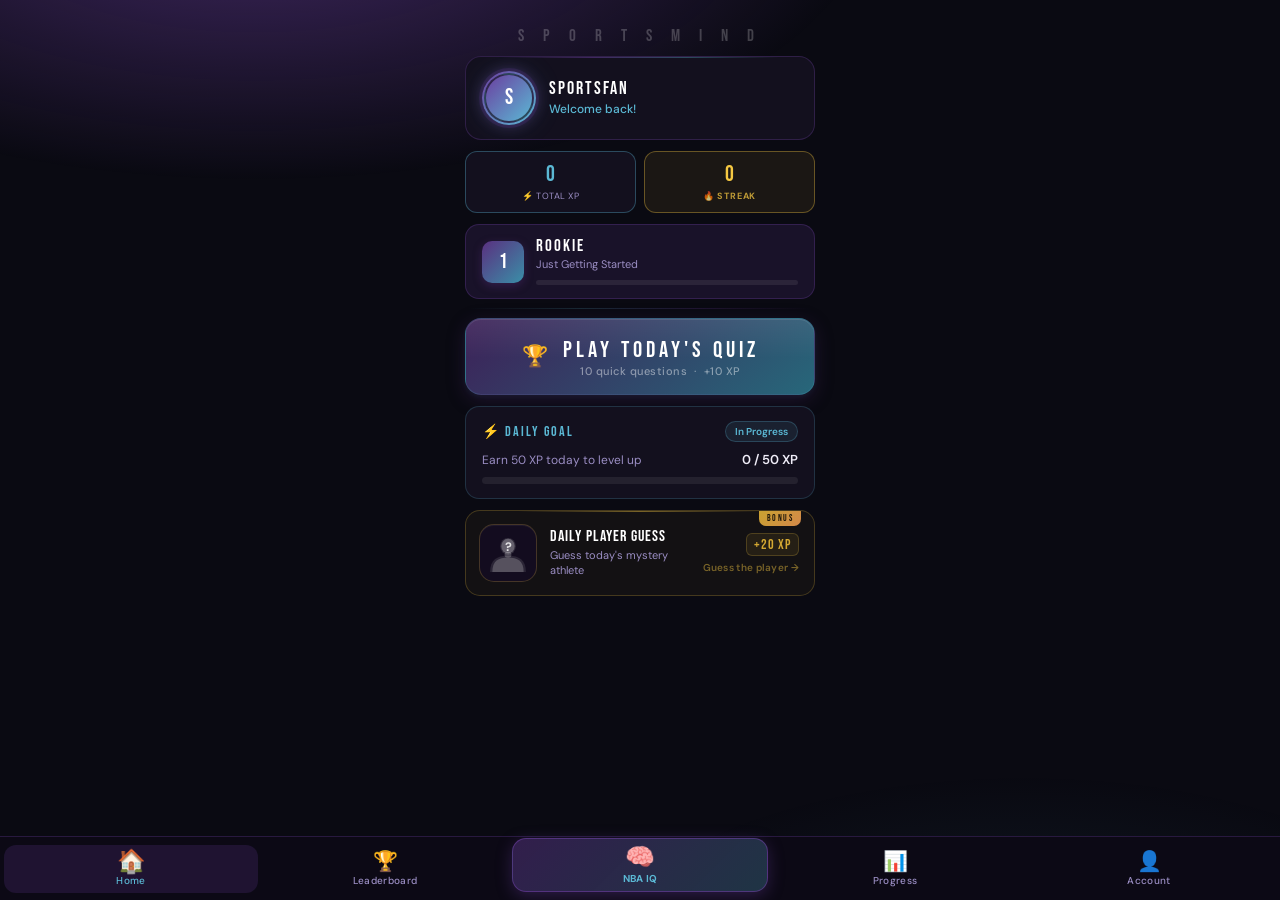
==== index.html @ b3ac131a "Update index.html" ====
<!DOCTYPE html>
<html lang="en">
<head>
<meta charset="UTF-8">
<meta name="viewport" content="width=device-width, initial-scale=1.0">
<title>Jazz Roster — Flashcards</title>
<link href="https://fonts.googleapis.com/css2?family=Bebas+Neue&family=DM+Sans:wght@300;400;500;600&display=swap" rel="stylesheet">
<style>
  :root {
    color-scheme: dark;
    --jazz-navy: #6B3FA0;
    --jazz-gold: #5BB8D4;
    --jazz-note: #4a2570;
    --bg: #0a0a12;
    --surface: #13101e;
    --surface2: #1c1730;
    --text: #f0edf8;
    --muted: #9b8ec4;
    --radius: 16px;
    --jazz-purple: #6B3FA0;
    --jazz-sky: #5BB8D4;
  }

  * { margin: 0; padding: 0; box-sizing: border-box; }

  body {
    font-family: 'DM Sans', sans-serif;
    background: var(--bg);
    color: var(--text);
    min-height: 100vh;
    overflow-x: hidden;
  }

  body::before {
    content: '';
    position: fixed;
    inset: 0;
    background: 
      radial-gradient(ellipse 80% 50% at 20% -10%, rgba(107,63,160,0.55) 0%, transparent 60%),
      radial-gradient(ellipse 60% 40% at 80% 110%, rgba(91,184,212,0.1) 0%, transparent 60%);
    pointer-events: none;
    z-index: 0;
  }

  .page { 
    position: fixed; 
    inset: 0; 
    display: none; 
    z-index: 1;
    overflow-y: auto;
  }
  .page.active { display: flex; flex-direction: column; align-items: center; }

  /* ===================== HOME PAGE ===================== */
  #home {
    justify-content: flex-start;
    padding: 10px 0 80px;
  }

  .home-inner {
    width: 100%;
    display: flex;
    flex-direction: column;
    align-items: center;
    gap: 0;
  }

  .logo-area {
    display: flex;
    flex-direction: column;
    align-items: center;
    margin-bottom: 48px;
    animation: fadeUp 0.6s ease both;
  }

  .logo-title {
    font-family: 'Bebas Neue', sans-serif;
    font-size: 56px;
    letter-spacing: 4px;
    color: #fff;
    line-height: 0.9;
    text-align: center;
  }

  .logo-sub {
    font-family: 'DM Sans', sans-serif;
    font-size: 15px;
    letter-spacing: 1px;
    color: var(--jazz-sky);
    margin-top: 8px;
    font-weight: 300;
    font-style: italic;
  }

  .team-card {
    width: 100%;
    background: var(--surface);
    border: 1px solid rgba(107,63,160,0.35);
    border-radius: var(--radius);
    padding: 28px 28px 24px;
    display: flex;
    flex-direction: column;
    gap: 20px;
    animation: fadeUp 0.6s 0.15s ease both;
    position: relative;
    overflow: hidden;
  }

  .team-card::before {
    content: '';
    position: absolute;
    top: 0; left: 0; right: 0;
    height: 3px;
    background: linear-gradient(90deg, var(--jazz-purple), var(--jazz-sky), var(--jazz-purple));
  }

  .team-header {
    display: flex;
    align-items: center;
    gap: 16px;
  }

  .team-logo {
    width: 56px;
    height: 56px;
    background: var(--jazz-purple);
    border-radius: 50%;
    display: flex;
    align-items: center;
    justify-content: center;
    font-size: 26px;
    flex-shrink: 0;
  }

  .team-info h2 {
    font-family: 'Bebas Neue', sans-serif;
    font-size: 28px;
    letter-spacing: 2px;
    line-height: 1;
  }

  .team-info p {
    color: var(--muted);
    font-size: 13px;
    margin-top: 3px;
  }

  .mastery-section { display: flex; flex-direction: column; gap: 10px; }

  .mastery-label {
    display: flex;
    justify-content: space-between;
    align-items: baseline;
  }

  .mastery-label span:first-child {
    font-size: 12px;
    text-transform: uppercase;
    letter-spacing: 2px;
    color: var(--muted);
    font-weight: 500;
  }

  .mastery-pct {
    font-family: 'Bebas Neue', sans-serif;
    font-size: 28px;
    color: var(--jazz-sky);
  }

  .progress-bar {
    height: 6px;
    background: var(--surface2);
    border-radius: 99px;
    overflow: hidden;
  }

  .progress-fill {
    height: 100%;
    border-radius: 99px;
    background: linear-gradient(90deg, var(--jazz-purple), var(--jazz-sky));
    transition: width 0.6s cubic-bezier(0.34, 1.56, 0.64, 1);
  }

  .roster-count {
    display: flex;
    gap: 12px;
  }

  .stat-chip {
    flex: 1;
    background: var(--surface2);
    border-radius: 10px;
    padding: 10px 12px;
    text-align: center;
  }

  .stat-chip .n {
    font-family: 'Bebas Neue', sans-serif;
    font-size: 22px;
    color: var(--jazz-gold);
    display: block;
  }

  .stat-chip .l {
    font-size: 11px;
    color: var(--muted);
    text-transform: uppercase;
    letter-spacing: 1px;
  }

  .btn-primary {
    width: 100%;
    padding: 18px;
    background: var(--jazz-purple);
    color: #fff;
    border: none;
    border-radius: var(--radius);
    font-family: 'Bebas Neue', sans-serif;
    font-size: 22px;
    letter-spacing: 3px;
    cursor: pointer;
    transition: transform 0.15s, box-shadow 0.15s;
    animation: fadeUp 0.6s 0.3s ease both;
    box-shadow: 0 4px 24px rgba(107,63,160,0.4);
  }

  .btn-primary:hover {
    transform: translateY(-2px);
    box-shadow: 0 8px 32px rgba(107,63,160,0.6);
  }
  .btn-primary:active { transform: translateY(0); }

  /* ===================== FLASHCARD PAGE ===================== */
  #flashcards {
    padding: 0 !important;
    justify-content: flex-start;
    overflow: hidden !important;
    height: 100dvh;
    max-height: 100dvh;
  }

  .fc-header {
    width: 100%;
    padding: 8px 16px 8px;
    display: flex;
    align-items: center;
    justify-content: space-between;
    background: rgba(13,31,51,0.8);
    backdrop-filter: blur(12px);
    border-bottom: 1px solid rgba(255,255,255,0.06);
    position: sticky;
    top: 0;
    z-index: 10;
    flex-shrink: 0;
  }

  .fc-progress-text {
    font-family: 'Bebas Neue', sans-serif;
    font-size: 20px;
    letter-spacing: 2px;
    color: var(--muted);
  }

  .fc-progress-text span { color: var(--jazz-gold); }

  .fc-mastery-badge {
    background: var(--surface2);
    border-radius: 8px;
    padding: 6px 12px;
    font-size: 13px;
    font-weight: 500;
    color: var(--jazz-sky);
  }

  .btn-ghost {
    background: none;
    border: 1px solid rgba(255,255,255,0.12);
    color: var(--muted);
    border-radius: 8px;
    padding: 6px 12px;
    font-family: 'DM Sans', sans-serif;
    font-size: 13px;
    cursor: pointer;
    transition: all 0.2s;
  }

  .btn-ghost:hover { border-color: var(--jazz-gold); color: var(--jazz-gold); }

  .fc-progress-bar {
    width: 100%;
    height: 3px;
    background: var(--surface2);
  }

  .fc-progress-fill {
    height: 100%;
    background: linear-gradient(90deg, var(--jazz-purple), var(--jazz-sky));
    transition: width 0.4s ease;
  }

  .fc-arena {
    flex: 1;
    width: 100%;
    max-width: 390px;
    margin: 0 auto;
    padding: 28px 14px 10px;
    display: flex;
    flex-direction: column;
    align-items: center;
    gap: 10px;
    min-height: 0;
    overflow: hidden;
  }

  .card-scene {
    width: 100%;
    max-width: 350px;
    flex: 1;
    min-height: 0;
    max-height: 420px;
    perspective: 1000px;
    cursor: pointer;
  }

  .card-3d {
    width: 100%;
    height: 100%;
    position: relative;
    transform-style: preserve-3d;
    transition: transform 0.45s ease;
    will-change: transform;
  }

  .card-3d.flipped { transform: rotateY(180deg); }

  .card-face {
    position: absolute;
    inset: 0;
    width: 100%;
    height: 100%;
    backface-visibility: hidden;
    -webkit-backface-visibility: hidden;
    border-radius: 20px;
    overflow: hidden;
    border: 1px solid rgba(255,255,255,0.05);
    box-shadow:
      0 0 0 1px rgba(255,255,255,0.03),
      0 8px 30px rgba(0,0,0,0.6),
      0 0 40px rgba(107,63,160,0.08);
  }

  .card-front {
    transform: rotateY(0deg);
    background: linear-gradient(180deg, rgba(40,40,50,0.95) 0%, rgba(24,24,30,0.98) 100%);
    display: flex;
    flex-direction: column;
    align-items: center;
    justify-content: flex-end;
  }

  .card-back {
    transform: rotateY(180deg);
    background: linear-gradient(180deg, rgba(40,40,50,0.95) 0%, rgba(24,24,30,0.98) 100%);
    display: flex;
    flex-direction: column;
    align-items: center;
    justify-content: center;
    padding: 36px 28px;
    padding-top: 56px;
    gap: 16px;
    text-align: center;
  }

  .player-photo {
    position: absolute;
    inset: 0;
    object-fit: cover;
    object-position: top center;
    width: 100%;
    height: 100%;
  }

  .photo-overlay {
    position: absolute;
    inset: 0;
    background: linear-gradient(to top, rgba(6,17,31,0.9) 0%, rgba(6,17,31,0.3) 40%, transparent 70%);
  }

  .card-front-hint {
    position: relative;
    z-index: 2;
    text-align: center;
    padding: 20px;
    width: 100%;
  }

  .flip-hint {
    font-size: 12px;
    color: rgba(255,255,255,0.45);
    letter-spacing: 2px;
    text-transform: uppercase;
    display: flex;
    align-items: center;
    justify-content: center;
    gap: 6px;
  }

  .back-photo {
    width: 90px;
    height: 90px;
    border-radius: 50%;
    object-fit: cover;
    object-position: top center;
    border: 3px solid var(--jazz-purple);
    overflow: hidden;
  }

  .back-name {
    font-family: 'Bebas Neue', sans-serif;
    font-size: 32px;
    letter-spacing: 2px;
    line-height: 1.1;
    color: #fff;
  }
  /* Override card-back alignment/padding for list-style answers */
  .card-back.card-back--list {
    justify-content: flex-start;
    align-items: flex-start;
    padding: 14px 16px 12px;
    gap: 0;
    overflow-y: auto;
  }
  /* Centered variant for 2-field stacked answers (conf/division, coaching staff) */
  .card-back.card-back--centered-list {
    justify-content: center;
    align-items: center;
    padding: 28px 24px;
    gap: 0;
    overflow-y: auto;
  }
  /* Draft pick list — custom centered premium layout */
  .card-back.card-back--draft {
    justify-content: center;
    align-items: center;
    padding: 14px 10px 14px;
    gap: 0;
    overflow-y: auto;
  }
  .draft-pick-list {
    width: 100%;
    max-width: 270px;
    display: flex;
    flex-direction: column;
    gap: 7px;
    margin: 0 auto;
  }
  .draft-pick-row {
    display: flex;
    flex-direction: row;
    align-items: baseline;
    gap: 8px;
  }
  .draft-pick-main {
    display: flex;
    align-items: baseline;
    gap: 8px;
    flex: 1;
    min-width: 0;
  }
  .draft-pick-num {
    font-family: 'Bebas Neue', sans-serif;
    font-size: 22px;
    color: rgba(180,144,255,0.9);
    flex-shrink: 0;
    width: 26px;
    text-align: right;
    line-height: 1;
  }
  .draft-pick-player {
    font-family: 'DM Sans', sans-serif;
    font-size: 15px;
    font-weight: 700;
    color: #fff;
    line-height: 1.2;
    letter-spacing: -0.1px;
    flex-shrink: 0;
  }
  .draft-pick-team {
    font-family: 'DM Sans', sans-serif;
    font-size: 11px;
    font-weight: 400;
    color: rgba(255,255,255,0.38);
    line-height: 1.2;
    letter-spacing: 0.2px;
    white-space: nowrap;
    overflow: hidden;
    text-overflow: ellipsis;
  }
  /* Team Rotation — Jazz team mastery mode */
  .card-back.card-back--top10 {
    justify-content: center;
    align-items: flex-start;
    padding: 14px 24px 14px;
    gap: 0;
    overflow-y: auto;
  }
  .top10-list {
    display: grid;
    grid-template-columns: 52px 1fr;
    gap: 0;
    margin: 0;
    width: fit-content;
    max-width: 260px;
  }
  .top10-section-label {
    grid-column: 1 / -1;
    font-family: 'Bebas Neue', sans-serif;
    font-size: 13px;
    letter-spacing: 3px;
    color: rgba(180,144,255,0.55);
    text-transform: uppercase;
    margin-top: 12px;
    margin-bottom: 7px;
    border-bottom: 1px solid rgba(180,144,255,0.15);
    padding-bottom: 4px;
  }
  .top10-section-label:first-child { margin-top: 0; }
  .top10-row {
    display: contents;
  }
  .top10-pos {
    font-family: 'Bebas Neue', sans-serif;
    font-size: 14px;
    color: rgba(180,144,255,0.7);
    text-align: right;
    line-height: 1;
    letter-spacing: 0.5px;
    padding: 4px 8px 4px 0;
    align-self: baseline;
  }
  .top10-player {
    font-family: 'DM Sans', sans-serif;
    font-size: 15.5px;
    font-weight: 600;
    color: #fff;
    line-height: 1.3;
    letter-spacing: -0.1px;
    padding: 4px 0;
    align-self: baseline;
  }
  .draft-pick-year-label {
    font-family: 'Bebas Neue', sans-serif;
    font-size: 13px;
    letter-spacing: 3px;
    color: rgba(180,144,255,0.35);
    text-align: center;
    margin-bottom: 8px;
    text-transform: uppercase;
  }
  .back-name--list {
    font-family: 'DM Sans', sans-serif;
    font-size: 11.5px;
    letter-spacing: 0;
    line-height: 1.4;
    color: #fff;
    text-align: left;
    white-space: pre-line;
    width: 100%;
  }
  .back-name--list .back-list-heading {
    font-family: 'Bebas Neue', sans-serif;
    font-size: 12px;
    letter-spacing: 2px;
    color: var(--jazz-purple-light, #b490ff);
    display: block;
    margin-top: 8px;
    margin-bottom: 3px;
  }
  .back-name--list .back-list-heading:first-child { margin-top: 0; }
  .back-conf-value {
    display: block;
    font-family: 'DM Sans', sans-serif;
    font-size: 17px;
    font-weight: 600;
    color: #fff;
    letter-spacing: 0;
    line-height: 1.3;
    text-align: center;
    margin-bottom: 4px;
  }
  /* Self-contained centered layout for Team → Conference & Division */
  .back-conf-block {
    display: flex;
    flex-direction: column;
    align-items: center;
    gap: 0;
    width: 100%;
    text-align: center;
  }
  .back-conf-block .back-conf-label {
    font-family: 'Bebas Neue', sans-serif;
    font-size: 11px;
    letter-spacing: 3px;
    color: rgba(180,144,255,0.7);
    display: block;
    margin-top: 20px;
    text-transform: uppercase;
  }
  .back-conf-block .back-conf-label:first-child { margin-top: 0; }
  .back-conf-block .back-conf-val {
    font-family: 'DM Sans', sans-serif;
    font-size: 22px;
    font-weight: 700;
    color: #fff;
    line-height: 1.2;
    margin-top: 4px;
    letter-spacing: -0.3px;
  }
  /* Franchise Records centered stat/name card */
  .back-legacy-block {
    display: flex;
    flex-direction: column;
    align-items: center;
    justify-content: center;
    gap: 6px;
    width: 100%;
    text-align: center;
  }
  .back-legacy-main {
    font-family: 'Bebas Neue', sans-serif;
    font-size: 34px;
    letter-spacing: 2px;
    color: #fff;
    line-height: 1.05;
  }
  .back-legacy-sub {
    font-family: 'DM Sans', sans-serif;
    font-size: 11px;
    font-weight: 600;
    letter-spacing: 3px;
    text-transform: uppercase;
    color: rgba(180,144,255,0.65);
    line-height: 1.3;
  }
  .back-legacy-stat {
    font-family: 'Bebas Neue', sans-serif;
    font-size: 28px;
    letter-spacing: 1.5px;
    color: rgba(245,200,66,0.9);
    line-height: 1.05;
    margin-top: 2px;
  }
  .back-career-block {
    display: flex;
    flex-direction: column;
    align-items: center;
    gap: 10px;
    width: 100%;
    text-align: center;
  }
  .back-career-entry {
    display: flex;
    flex-direction: column;
    align-items: center;
    gap: 1px;
  }
  .back-career-team {
    font-family: 'DM Sans', sans-serif;
    font-size: 19px;
    font-weight: 600;
    color: #fff;
    line-height: 1.3;
  }
  .back-career-dur {
    font-family: 'DM Sans', sans-serif;
    font-size: 15px;
    font-weight: 400;
    color: rgba(180,144,255,0.65);
    line-height: 1.2;
  }
  .back-roster-row {
    display: block;
    padding: 2px 0 2px 6px;
    margin-bottom: 0;
    border-left: 2px solid transparent;
    line-height: 1.25;
  }
  .back-roster-row--starter {
    border-left-color: rgba(107,63,160,0.65);
    background: rgba(107,63,160,0.07);
    border-radius: 0 3px 3px 0;
  }
  .back-roster-name {
    display: block;
    font-size: 11.5px;
    font-weight: 600;
    color: #fff;
  }
  .back-roster-row--starter .back-roster-name { color: #ddc8ff; }
  .back-roster-meta {
    display: block;
    font-size: 9.5px;
    font-weight: 400;
    color: rgba(255,255,255,0.4);
    margin-top: 0;
  }
  .back-roster-row--starter .back-roster-meta { color: rgba(170,134,255,0.7); }

  .back-pos {
    display: inline-block;
    background: var(--jazz-purple);
    color: #fff;
    font-weight: 700;
    font-size: 13px;
    letter-spacing: 3px;
    text-transform: uppercase;
    padding: 4px 14px;
    border-radius: 99px;
  }

  .back-stats {
    display: flex;
    gap: 12px;
    margin-top: 8px;
    flex-wrap: wrap;
    justify-content: center;
  }

  .back-stat {
    background: var(--surface2);
    border-radius: 8px;
    padding: 8px 14px;
    text-align: center;
  }

  .back-stat .sv { 
    font-family: 'Bebas Neue', sans-serif; 
    font-size: 18px; 
    color: var(--jazz-sky);
    display: block;
  }

  .back-stat .sk { 
    font-size: 10px; 
    color: var(--muted); 
    text-transform: uppercase; 
    letter-spacing: 1px; 
  }

  .card-streak {
    display: none;
    background: var(--surface2);
    border-radius: 8px;
    padding: 6px 14px;
    font-size: 12px;
    color: var(--muted);
    margin-top: 4px;
  }

  .card-streak span { color: var(--jazz-gold); font-weight: 600; }

  .answer-btns {
    display: flex;
    gap: 10px;
    width: 100%;
    max-width: 350px;
    flex-shrink: 0;
  }

  .btn-miss {
    flex: 1;
    padding: 10px;
    background: rgba(220,60,60,0.12);
    border: 1.5px solid rgba(220,60,60,0.35);
    color: #e05555;
    border-radius: 12px;
    font-family: 'Bebas Neue', sans-serif;
    font-size: 18px;
    letter-spacing: 2px;
    cursor: pointer;
    transition: all 0.2s;
    display: flex;
    align-items: center;
    justify-content: center;
    gap: 6px;
    flex-shrink: 0;
  }

  .btn-miss:hover {
    background: rgba(220,60,60,0.22);
    border-color: rgba(220,60,60,0.6);
    transform: translateY(-2px);
  }

  .btn-got {
    flex: 1;
    padding: 10px;
    background: rgba(30,160,80,0.12);
    border: 1.5px solid rgba(30,160,80,0.35);
    color: #3dcc7a;
    border-radius: 12px;
    font-family: 'Bebas Neue', sans-serif;
    font-size: 18px;
    letter-spacing: 2px;
    cursor: pointer;
    transition: all 0.2s;
    display: flex;
    align-items: center;
    justify-content: center;
    gap: 6px;
    flex-shrink: 0;
  }

  .btn-got:hover {
    background: rgba(30,160,80,0.22);
    border-color: rgba(30,160,80,0.6);
    transform: translateY(-2px);
  }

  .btn-miss:active, .btn-got:active { transform: translateY(0); }

  .answer-btns-hidden { opacity: 0; pointer-events: none; }
  /* Show buttons dimmed while waiting for flip */
  .answer-btns-hidden.answer-btns-locked {
    opacity: 0.22;
    pointer-events: none;
  }

  .feedback-flash {
    position: fixed;
    inset: 0;
    pointer-events: none;
    z-index: 100;
    opacity: 0;
    transition: opacity 0.2s;
  }

  .feedback-flash.show-miss { background: rgba(220,60,60,0.15); opacity: 1; }
  .feedback-flash.show-got  { background: rgba(30,160,80,0.12);  opacity: 1; }

  /* ===================== MASTERY PAGE ===================== */
  #mastery {
    justify-content: flex-start;
    padding: 0;
  }

  .mastery-header {
    width: 100%;
    padding: 24px 24px 20px;
    background: rgba(13,31,51,0.8);
    backdrop-filter: blur(12px);
    border-bottom: 1px solid rgba(255,255,255,0.06);
    display: flex;
    align-items: center;
    justify-content: space-between;
    gap: 12px;
    position: sticky;
    top: 0;
    z-index: 10;
  }

  .mastery-title {
    font-family: 'Bebas Neue', sans-serif;
    font-size: 26px;
    letter-spacing: 3px;
  }

  .mastery-content {
    width: 100%;
    max-width: 390px;
    margin: 0 auto;
    padding: 24px 20px 40px;
    display: flex;
    flex-direction: column;
    gap: 20px;
  }

  .overall-mastery {
    background: var(--surface);
    border: 1px solid rgba(107,63,160,0.3);
    border-radius: var(--radius);
    padding: 24px;
    display: flex;
    align-items: center;
    gap: 20px;
    position: relative;
    overflow: hidden;
  }

  .overall-mastery::before {
    content: '';
    position: absolute;
    top: 0; left: 0; right: 0;
    height: 3px;
    background: linear-gradient(90deg, var(--jazz-purple), var(--jazz-sky));
  }

  .big-pct {
    font-family: 'Bebas Neue', sans-serif;
    font-size: 64px;
    color: var(--jazz-sky);
    line-height: 1;
    flex-shrink: 0;
  }

  .overall-details { flex: 1; }

  .overall-details h3 {
    font-family: 'Bebas Neue', sans-serif;
    font-size: 18px;
    letter-spacing: 2px;
    color: var(--muted);
    margin-bottom: 8px;
  }

  .overall-details .progress-bar { margin-bottom: 8px; }

  .overall-details p {
    font-size: 13px;
    color: var(--muted);
  }

  .roster-list { display: flex; flex-direction: column; gap: 10px; }

  .roster-list h3 {
    font-family: 'Bebas Neue', sans-serif;
    font-size: 16px;
    letter-spacing: 3px;
    color: var(--muted);
    margin-bottom: 4px;
  }

  .player-row {
    background: var(--surface);
    border-radius: 12px;
    padding: 12px 16px;
    display: flex;
    align-items: center;
    gap: 14px;
    border: 1px solid rgba(255,255,255,0.04);
    transition: border-color 0.2s;
  }

  .player-row:hover { border-color: rgba(249,160,27,0.2); }

  .player-thumb {
    width: 44px;
    height: 44px;
    border-radius: 50%;
    object-fit: cover;
    object-position: top center;
    flex-shrink: 0;
    border: 2px solid var(--surface2);
  }

  .player-row-info { flex: 1; min-width: 0; }

  .player-row-name {
    font-weight: 600;
    font-size: 14px;
    white-space: nowrap;
    overflow: hidden;
    text-overflow: ellipsis;
  }

  .player-row-pos {
    font-size: 12px;
    color: var(--muted);
    margin-top: 1px;
  }

  .player-row-right { text-align: right; flex-shrink: 0; }

  .player-pct {
    font-family: 'Bebas Neue', sans-serif;
    font-size: 18px;
    line-height: 1;
  }

  .player-pct.high { color: var(--jazz-sky); }
  .player-pct.mid  { color: var(--jazz-purple-light, #8B5CC8); }
  .player-pct.low  { color: #e05555; }
  .player-pct.none { color: var(--muted); }

  .player-attempts {
    font-size: 11px;
    color: var(--muted);
    margin-top: 2px;
  }

  .mini-bar {
    width: 60px;
    height: 4px;
    background: var(--surface2);
    border-radius: 99px;
    overflow: hidden;
    margin-top: 4px;
    margin-left: auto;
  }

  .mini-fill {
    height: 100%;
    border-radius: 99px;
    transition: width 0.6s ease;
  }

  .mini-fill.high { background: var(--jazz-sky); }
  .mini-fill.mid  { background: #8B5CC8; }
  .mini-fill.low  { background: #e05555; }
  .mini-fill.none { background: var(--muted); }

  .continue-btn {
    width: 100%;
    padding: 18px;
    background: var(--jazz-purple);
    color: #fff;
    border: none;
    border-radius: var(--radius);
    font-family: 'Bebas Neue', sans-serif;
    font-size: 22px;
    letter-spacing: 3px;
    cursor: pointer;
    transition: all 0.15s;
    box-shadow: 0 4px 24px rgba(107,63,160,0.4);
  }

  .continue-btn:hover {
    transform: translateY(-2px);
    box-shadow: 0 8px 32px rgba(107,63,160,0.6);
  }

  /* ===================== NAV PAGES ===================== */
  .nav-header {
    width: 100%;
    padding: 12px 18px;
    display: flex;
    align-items: center;
    justify-content: space-between;
    background: rgba(13,16,30,0.8);
    backdrop-filter: blur(12px);
    border-bottom: 1px solid rgba(255,255,255,0.06);
    position: sticky;
    top: 0;
    z-index: 10;
  }

  .nav-header-title {
    font-family: 'Bebas Neue', sans-serif;
    font-size: 20px;
    letter-spacing: 3px;
  }

  .nav-content {
    width: 100%;
    max-width: 390px;
    margin: 0 auto;
    padding: 14px 14px 24px;
    display: flex;
    flex-direction: column;
    gap: 10px;
  }

  .nav-hint {
    font-size: 12px;
    text-transform: uppercase;
    letter-spacing: 2px;
    color: var(--muted);
    margin-bottom: 4px;
  }

  .nav-btns {
    display: flex;
    flex-direction: column;
    gap: 14px;
    width: 100%;
    animation: fadeUp 0.4s ease both;
  }

  .nav-btn {
    width: 100%;
    background: var(--surface);
    border: 1px solid rgba(107,63,160,0.25);
    border-radius: var(--radius);
    padding: 20px 22px;
    display: flex;
    align-items: center;
    gap: 16px;
    cursor: pointer;
    transition: all 0.2s;
    text-align: left;
    color: var(--text);
  }

  .nav-btn:hover {
    border-color: var(--jazz-purple);
    background: rgba(107,63,160,0.12);
    transform: translateY(-2px);
  }

  .nav-btn-dim {
    opacity: 0.55;
    cursor: default;
  }

  .nav-btn-dim:hover {
    transform: none;
    border-color: rgba(107,63,160,0.25);
    background: var(--surface);
  }

  .nav-btn-icon  { font-size: 28px; flex-shrink: 0; }
  .nav-btn-label { flex: 1; font-family: 'Bebas Neue', sans-serif; font-size: 24px; letter-spacing: 2px; }
  .nav-btn-arrow { font-size: 18px; color: var(--jazz-sky); }
  .nav-btn-tag   { font-size: 11px; background: var(--surface2); color: var(--muted); padding: 3px 10px; border-radius: 99px; letter-spacing: 1px; text-transform: uppercase; }

  /* Teams grid */
  .teams-grid { display: flex; flex-direction: column; gap: 8px; }

  .division-label {
    font-family: 'Bebas Neue', sans-serif;
    font-size: 20px;
    letter-spacing: 3px;
    color: #fff;
    background: linear-gradient(90deg, rgba(107,63,160,0.5), transparent);
    border-left: 4px solid var(--jazz-purple);
    padding: 10px 16px;
    border-radius: 0 8px 8px 0;
    margin-top: 20px;
    margin-bottom: 6px;
  }

  .team-row-btn {
    width: 100%;
    background: var(--surface);
    border: 1px solid rgba(255,255,255,0.05);
    border-radius: 12px;
    padding: 14px 18px;
    display: flex;
    align-items: center;
    gap: 12px;
    font-family: 'DM Sans', sans-serif;
    font-size: 15px;
    font-weight: 500;
    color: var(--text);
    cursor: pointer;
    transition: all 0.2s;
    text-align: left;
  }

  .coming-soon-btn { opacity: 0.45; cursor: default; }
  .coming-soon-btn:hover { transform: none; background: var(--surface); border-color: rgba(255,255,255,0.05); }

  .active-team-btn { border-color: rgba(107,63,160,0.5); background: rgba(107,63,160,0.1); }
  .active-team-btn:hover { border-color: var(--jazz-purple); background: rgba(107,63,160,0.2); transform: translateY(-2px); }

  .cs-tag     { margin-left: auto; font-size: 10px; color: var(--muted); background: var(--surface2); padding: 2px 8px; border-radius: 99px; text-transform: uppercase; letter-spacing: 1px; }
  .active-tag { margin-left: auto; font-size: 11px; color: var(--jazz-sky); background: rgba(91,184,212,0.12); padding: 3px 10px; border-radius: 99px; letter-spacing: 1px; font-weight: 600; }

  .toast {
    position: fixed;
    bottom: 32px;
    left: 50%;
    transform: translateX(-50%) translateY(80px);
    background: var(--surface);
    border: 1px solid rgba(107,63,160,0.4);
    color: var(--text);
    padding: 12px 24px;
    border-radius: 99px;
    font-size: 14px;
    font-weight: 500;
    z-index: 200;
    transition: transform 0.3s cubic-bezier(0.34,1.56,0.64,1);
    white-space: nowrap;
  }
  .toast.show { transform: translateX(-50%) translateY(0); }

  @keyframes fadeUp {
    from { opacity: 0; transform: translateY(20px); }
    to   { opacity: 1; transform: translateY(0); }
  }

  @keyframes cardIn {
    from { opacity: 0; }
    to   { opacity: 1; }
  }

  .card-scene.entering { animation: cardIn 0.3s ease both; }

  .round-complete {
    text-align: center;
    padding: 32px 20px 40px;
    display: none;
    flex-direction: column;
    align-items: center;
    gap: 20px;
    animation: fadeUp 0.4s ease both;
    width: 100%; max-width: 360px;
  }
  .round-complete.show { display: flex; }
  .trophy { font-size: 60px; line-height: 1; }
  .round-complete h2 {
    font-family: 'Bebas Neue', sans-serif; font-size: 34px; letter-spacing: 2px;
    color: #fff; margin: 0;
  }
  .round-complete p  { color: var(--muted); font-size: 14px; margin: 0; }
  .rc-accuracy-hero {
    width: 100%;
    background: linear-gradient(160deg, rgba(28,20,48,0.95) 0%, rgba(16,18,28,0.98) 100%);
    border: 1px solid rgba(107,63,160,0.35);
    border-radius: 16px;
    padding: 20px 16px 18px;
    display: flex; flex-direction: column; align-items: center; gap: 6px;
    position: relative; overflow: hidden;
  }
  .rc-accuracy-hero::before {
    content: ''; position: absolute; top: 0; left: 0; right: 0; height: 2px;
    background: linear-gradient(90deg, var(--jazz-purple), var(--jazz-sky));
  }
  .rc-accuracy-hero::after {
    content: ''; position: absolute; inset: 0;
    background: radial-gradient(ellipse at top, rgba(107,63,160,0.15), transparent 70%);
    pointer-events: none;
  }
  .rc-accuracy-icon { font-size: 28px; line-height: 1; position: relative; z-index: 1; }
  .rc-accuracy-val {
    font-family: 'Bebas Neue', sans-serif; font-size: 56px;
    color: #fff; line-height: 1; letter-spacing: 2px;
    position: relative; z-index: 1;
  }
  .rc-accuracy-lbl {
    font-size: 11px; font-weight: 700; letter-spacing: 2px;
    color: var(--muted); text-transform: uppercase;
    position: relative; z-index: 1;
  }
  .rc-stats-grid {
    display: grid; grid-template-columns: repeat(3, 1fr); gap: 8px;
    width: 100%;
  }
  .rc-stat--incorrect .rc-stat-val { color: #e05555; }
  .rc-stat {
    background: linear-gradient(160deg, rgba(28,20,48,0.95) 0%, rgba(16,18,28,0.98) 100%);
    border: 1px solid rgba(107,63,160,0.28); border-radius: 12px;
    padding: 12px 8px 10px;
    display: flex; flex-direction: column; align-items: center; gap: 3px;
    position: relative; overflow: hidden;
  }
  .rc-stat::before {
    content: ''; position: absolute; inset: 0;
    background: radial-gradient(circle at top, rgba(107,63,160,0.1), transparent 70%);
    pointer-events: none;
  }
  .rc-stat-icon { font-size: 16px; line-height: 1; }
  .rc-stat-val {
    font-family: 'Bebas Neue', sans-serif; font-size: 22px;
    color: #fff; line-height: 1;
  }
  .rc-stat-lbl { font-size: 9px; font-weight: 700; letter-spacing: 1px; color: var(--muted); text-transform: uppercase; }
  .rc-stat--correct .rc-stat-val { color: #3dcc7a; }
  .rc-stat--streak  .rc-stat-val { color: var(--jazz-sky); }
  .rc-actions { display: flex; flex-direction: column; gap: 10px; width: 100%; }

  /* Streak badge in fc-header */
  .fc-streak-badge {
    display: flex; align-items: center; gap: 5px;
    background: rgba(91,184,212,0.1); border: 1px solid rgba(91,184,212,0.2);
    border-radius: 8px; padding: 4px 10px;
    font-family: 'Bebas Neue', sans-serif; font-size: 15px; letter-spacing: 1px;
    color: var(--jazz-sky); transition: all 0.3s;
  }
  .fc-streak-badge.streak-fire { background: rgba(245,200,66,0.12); border-color: rgba(245,200,66,0.3); color: #f5c842; }

  /* Mode title pill below header */
  .fc-mode-title {
    font-size: 10px; font-weight: 700; letter-spacing: 1.5px;
    color: rgba(107,63,160,0.7); text-transform: uppercase;
    text-align: center; padding: 10px 0 3px;
    flex-shrink: 0;
    line-height: 1;
  }

  /* ===================== MODE SELECT ===================== */
  .mode-grid { display: flex; flex-direction: column; gap: 12px; }

  .mode-card {
    width: 100%;
    background: var(--surface);
    border: 1px solid rgba(107,63,160,0.2);
    border-radius: var(--radius);
    padding: 16px 18px;
    display: flex;
    align-items: center;
    gap: 14px;
    cursor: pointer;
    transition: all 0.2s;
    text-align: left;
    color: var(--text);
  }
  .mode-card:hover { border-color: var(--jazz-purple); background: rgba(107,63,160,0.1); transform: translateY(-2px); }
  /* Jazz Roster standalone mode cards */
  .mode-list { display: flex; flex-direction: column; gap: 14px; }
  .mode-card--roster { position: relative; background: var(--surface); border: 1px solid rgba(107,63,160,0.22); border-radius: 16px; padding: 16px 18px; transition: all 0.22s cubic-bezier(0.34,1.56,0.64,1); cursor: pointer; overflow: hidden; }
  .mode-card--roster::after { content: ""; position: absolute; inset: 0; background: linear-gradient(120deg, transparent 0%, rgba(255,255,255,0.06) 50%, transparent 100%); opacity: 0; transition: opacity 0.25s ease; pointer-events: none; }
  .mode-card--roster:hover { transform: translateY(-3px); border-color: rgba(107,63,160,0.5); background: rgba(107,63,160,0.10); }
  .mode-card--roster:hover::after { opacity: 1; }
  .mode-card--roster:hover .mode-arrow { transform: translateY(-50%) translateX(4px); opacity: 0.9; }
  .mode-badge { font-size: 11px; letter-spacing: 2.5px; text-transform: uppercase; font-weight: 700; opacity: 0.95; margin-bottom: 10px; }
  .mode-card--roster .mode-title { font-size: 20px; font-weight: 600; letter-spacing: 0.5px; color: rgba(255,255,255,0.95); }
  .mode-card--roster .mode-subtitle { display: none; }
  .mode-arrow { position: absolute; right: 16px; top: 50%; transform: translateY(-50%); color: rgba(155,142,196,0.75); font-size: 16px; opacity: 0.6; transition: transform 0.2s ease, opacity 0.2s ease; }
  .mode-card-count { position: absolute; right: 34px; top: 50%; transform: translateY(-50%); font-family: 'Bebas Neue', sans-serif; font-size: 15px; letter-spacing: 1px; color: rgba(155,142,196,0.55); pointer-events: none; }
  .mode-card--rookie .mode-badge { color: #7ee2a8; text-shadow: 0 0 6px rgba(126,226,168,0.35); }
  .mode-card--starter .mode-badge { color: #7fc8ff; text-shadow: 0 0 6px rgba(127,200,255,0.35); }
  .mode-card--allstar .mode-badge { color: #f3d36a; text-shadow: 0 0 6px rgba(243,211,106,0.35); }
  .mode-card--rookie { border-color: rgba(126,226,168,0.35); background: rgba(126,226,168,0.05); box-shadow: inset 0 1px 0 rgba(126,226,168,0.2); }
  .mode-card--starter { border-color: rgba(127,200,255,0.35); background: rgba(127,200,255,0.05); box-shadow: inset 0 1px 0 rgba(127,200,255,0.2); }
  .mode-card--allstar { border-color: rgba(243,211,106,0.35); background: rgba(243,211,106,0.05); box-shadow: inset 0 1px 0 rgba(243,211,106,0.2); }
  .mode-card--rookie:hover { border-color: rgba(126,226,168,0.65); background: rgba(126,226,168,0.10); }
  .mode-card--starter:hover { border-color: rgba(127,200,255,0.65); background: rgba(127,200,255,0.10); }
  .mode-card--allstar:hover { border-color: rgba(243,211,106,0.65); background: rgba(243,211,106,0.10); }
  .mode-card--random { border-color: rgba(61,204,122,0.38); background: rgba(61,204,122,0.05); box-shadow: inset 0 1px 0 rgba(61,204,122,0.2); }
  .mode-card--random:hover { border-color: rgba(61,204,122,0.65); background: rgba(61,204,122,0.10); }
  .mode-icon  { font-size: 26px; flex-shrink: 0; }
  .mode-info  { flex: 1; }
  .mode-title { font-family: 'Bebas Neue', sans-serif; font-size: 20px; letter-spacing: 1px; line-height: 1.1; }
  .mode-desc  { font-size: 12px; color: var(--muted); margin-top: 2px; }
  .mode-stats-mini { font-family: 'Bebas Neue', sans-serif; font-size: 16px; color: var(--jazz-sky); flex-shrink: 0; }

  .card-front-text {
    position: absolute;
    inset: 0;
    display: flex;
    flex-direction: column;
    align-items: center;
    justify-content: center;
    padding: 24px;
    padding-bottom: 60px;
    gap: 12px;
    z-index: 1;
  }

  .front-label { font-size: 11px; text-transform: uppercase; letter-spacing: 2px; color: var(--muted); }
  .front-main  { font-family: 'Bebas Neue', sans-serif; font-size: 28px; letter-spacing: 2px; text-align: center; color: #fff; line-height: 1.1; }
  /* Starting 5 title polish */
  .lineup-title { display: inline-flex; align-items: baseline; gap: 6px; }
  .lineup-sub { font-size: 0.75em; opacity: 0.65; font-weight: 400; letter-spacing: 1px; white-space: nowrap; color: rgba(155,142,196,0.8); }
  .front-label--lineup { font-size: 13px; letter-spacing: 2.2px; text-transform: uppercase; color: rgba(155,142,196,0.78); margin-bottom: 10px; }
  .front-main--team { font-family: 'Bebas Neue', sans-serif; font-size: 30px; line-height: 1.02; letter-spacing: 1.5px; text-align: center; color: #fff; }

  .front-stat-row { display: flex; gap: 10px; flex-wrap: wrap; justify-content: center; margin-top: 8px; }
  .front-stat-chip { background: var(--surface2); border-radius: 8px; padding: 8px 14px; text-align: center; }
  .front-stat-chip .fsv { font-family: 'Bebas Neue', sans-serif; font-size: 20px; color: var(--jazz-sky); display: block; }
  .front-stat-chip .fsk { font-size: 10px; color: var(--muted); text-transform: uppercase; letter-spacing: 1px; }

  .mc-grid { display: grid; grid-template-columns: 1fr 1fr; gap: 10px; }
  .mc-btn {
    background: var(--surface);
    border: 2px solid rgba(255,255,255,0.08);
    border-radius: 12px;
    padding: 14px 10px;
    color: var(--text);
    font-family: 'DM Sans', sans-serif;
    font-size: 13px;
    font-weight: 500;
    cursor: pointer;
    transition: all 0.15s;
    text-align: center;
    line-height: 1.3;
  }
  .mc-btn:hover   { border-color: var(--jazz-purple); background: rgba(107,63,160,0.1); }
  .mc-btn.selected{ border-color: var(--jazz-sky); background: rgba(91,184,212,0.1); }
  .mc-btn.correct { border-color: #3dcc7a; background: rgba(61,204,122,0.15); color: #3dcc7a; }
  .mc-btn.wrong   { border-color: #e05555; background: rgba(224,85,85,0.15); color: #e05555; }

  .lineup-grid { display: flex; flex-direction: column; gap: 10px; }
  .lineup-row  { background: var(--surface); border: 1px solid rgba(107,63,160,0.2); border-radius: 12px; padding: 12px 16px; display: flex; align-items: center; gap: 12px; }
  .lineup-pos  { font-family: 'Bebas Neue', sans-serif; font-size: 18px; color: var(--jazz-sky); width: 40px; flex-shrink: 0; }
  .lineup-select { flex: 1; background: var(--surface2); border: 1px solid rgba(255,255,255,0.1); border-radius: 8px; color: var(--text); font-family: 'DM Sans', sans-serif; font-size: 14px; padding: 8px 12px; cursor: pointer; appearance: none; -webkit-appearance: none; }
  .lineup-result-row { display: flex; align-items: center; gap: 8px; font-size: 14px; padding: 4px 0; }
  .lineup-result-row .check { color: #3dcc7a; }
  .lineup-result-row .cross { color: #e05555; }

  /* ===================== PRO SPORTS — LEAGUE ROWS WITH DAILY BTN ===================== */
  .league-nav-row {
    width: 100%;
    background: var(--surface);
    border: 1px solid rgba(107,63,160,0.25);
    border-radius: var(--radius);
    padding: 12px 12px;
    display: flex;
    align-items: center;
    gap: 8px;
    transition: all 0.2s;
  }

  .league-nav-row .lnr-icon  { font-size: 22px; flex-shrink: 0; }
  .league-nav-row .lnr-label { flex: 1; font-family: 'Bebas Neue', sans-serif; font-size: 18px; letter-spacing: 2px; min-width: 0; overflow: hidden; text-overflow: ellipsis; white-space: nowrap; }

  .lnr-btns { display: flex; gap: 6px; flex-shrink: 0; }

  .lnr-quiz {
    background: var(--jazz-purple);
    border: none;
    border-radius: 8px;
    color: #fff;
    font-family: 'Bebas Neue', sans-serif;
    font-size: 12px;
    letter-spacing: 1px;
    padding: 7px 10px;
    cursor: pointer;
    transition: all 0.15s;
    white-space: nowrap;
  }
  .lnr-quiz:hover { filter: brightness(1.15); transform: translateY(-1px); }
  .lnr-quiz-dim   { background: var(--surface2); color: var(--muted); cursor: default; }
  .lnr-quiz-dim:hover { transform: none; filter: none; }

  .lnr-daily {
    background: linear-gradient(135deg, #f7a54f, #f5c842);
    border: none;
    border-radius: 8px;
    color: #1a1200;
    font-family: 'Bebas Neue', sans-serif;
    font-size: 11px;
    letter-spacing: 1px;
    padding: 7px 8px;
    cursor: pointer;
    transition: all 0.15s;
    white-space: nowrap;
    position: relative;
  }
  .lnr-daily:hover { filter: brightness(1.1); transform: translateY(-1px); }
  .lnr-daily::before { content: '🔥'; margin-right: 2px; animation: flamePulse 1.4s ease-in-out infinite; display: inline-block; font-size: 10px; }

  @keyframes flamePulse {
    0%,100% { transform: scale(1); }
    50%      { transform: scale(1.3); }
  }

  .dp-streak-badge {
    display: inline-block;
    background: rgba(0,0,0,0.2);
    border-radius: 99px;
    padding: 1px 6px;
    font-size: 11px;
    margin-left: 3px;
    vertical-align: middle;
  }

  /* ===================== DAILY PLAYER MODAL ===================== */
  #dp-overlay {
    display: none;
    position: fixed;
    inset: 0;
    background: rgba(0,0,0,0.8);
    backdrop-filter: blur(8px);
    z-index: 300;
    align-items: center;
    justify-content: center;
    padding: 16px;
  }
  #dp-overlay.open { display: flex; }

  #dp-modal {
    background: var(--surface);
    border: 1px solid rgba(107,63,160,0.4);
    border-radius: 20px;
    width: 100%;
    max-width: 380px;
    padding: 28px 24px 24px;
    position: relative;
    animation: slideUp .25s ease;
    max-height: 90vh;
    overflow-y: auto;
  }

  @keyframes slideUp {
    from { opacity: 0; transform: translateY(30px); }
    to   { opacity: 1; transform: translateY(0); }
  }

  #dp-close {
    position: absolute;
    top: 14px; right: 14px;
    background: var(--surface2);
    border: none;
    border-radius: 50%;
    width: 32px; height: 32px;
    color: var(--muted);
    font-size: 18px;
    cursor: pointer;
    display: flex; align-items: center; justify-content: center;
    z-index: 1;
  }
  #dp-close:hover { color: var(--text); }

  #dp-header { display: flex; align-items: center; gap: 10px; margin-bottom: 18px; }
  #dp-sport-icon { font-size: 28px; }
  #dp-title    { font-family: 'Bebas Neue', sans-serif; font-size: 22px; letter-spacing: 2px; line-height: 1; }
  #dp-subtitle { font-size: 12px; color: var(--muted); margin-top: 3px; }

  #dp-streak-row { display: flex; gap: 10px; margin-bottom: 18px; }
  .dp-stat {
    flex: 1;
    background: var(--surface2);
    border-radius: 10px;
    padding: 10px 8px;
    text-align: center;
  }
  .dp-stat .val { font-family: 'Bebas Neue', sans-serif; font-size: 24px; color: #f5c842; line-height: 1; }
  .dp-stat .lbl { font-size: 10px; color: var(--muted); margin-top: 2px; text-transform: uppercase; letter-spacing: .04em; }

  #dp-photo-wrap {
    position: relative;
    width: 150px;
    height: 150px;
    margin: 0 auto 16px;
    border-radius: 50%;
    overflow: hidden;
    border: 3px solid rgba(107,63,160,0.5);
    background: var(--surface2);
    transition: border-color 0.3s, box-shadow 0.3s;
  }
  #dp-photo-wrap.correct { border-color: #3dcc7a; box-shadow: 0 0 0 4px rgba(61,204,122,0.2); }
  #dp-photo-wrap.wrong   { border-color: #e05555; box-shadow: 0 0 0 4px rgba(224,85,85,0.2); }

  #dp-photo { width: 100%; height: 100%; object-fit: cover; object-position: top; transition: filter 0.4s; }

  #dp-hints { display: flex; flex-wrap: wrap; gap: 6px; justify-content: center; margin-bottom: 14px; min-height: 24px; }
  .dp-hint-chip {
    background: var(--surface2);
    border: 1px solid rgba(107,63,160,0.3);
    border-radius: 99px;
    padding: 4px 12px;
    font-size: 12px;
    color: var(--text);
    animation: chipIn .2s ease;
  }
  @keyframes chipIn { from { opacity:0; transform:scale(.8); } to { opacity:1; transform:scale(1); } }

  #dp-dots { display: flex; gap: 8px; justify-content: center; margin-bottom: 14px; }
  .dp-dot  { width: 10px; height: 10px; border-radius: 50%; border: 2px solid rgba(255,255,255,0.15); background: transparent; transition: all .2s; }
  .dp-dot.used    { background: #e05555; border-color: #e05555; }
  .dp-dot.correct { background: #3dcc7a; border-color: #3dcc7a; }

  #dp-input-row { display: flex; gap: 8px; margin-bottom: 10px; }
  #dp-guess {
    flex: 1;
    background: var(--surface2);
    border: 1px solid rgba(107,63,160,0.3);
    border-radius: 10px;
    color: var(--text);
    font-family: 'DM Sans', sans-serif;
    font-size: 15px;
    padding: 11px 14px;
    outline: none;
    transition: border-color .15s;
  }
  #dp-guess:focus    { border-color: var(--jazz-sky); }
  #dp-guess::placeholder { color: var(--muted); }
  #dp-guess:disabled { opacity: .45; cursor: not-allowed; }

  #dp-submit {
    background: var(--jazz-purple);
    border: none;
    border-radius: 10px;
    color: #fff;
    font-family: 'Bebas Neue', sans-serif;
    font-size: 18px;
    letter-spacing: 1px;
    padding: 11px 20px;
    cursor: pointer;
    transition: all .15s;
  }
  #dp-submit:hover    { filter: brightness(1.15); }
  #dp-submit:disabled { background: var(--surface2); color: var(--muted); cursor: not-allowed; }

  #dp-feedback { text-align: center; min-height: 36px; font-size: 15px; font-weight: 600; }
  #dp-feedback.correct { color: #3dcc7a; }
  #dp-feedback.wrong   { color: #e05555; }

  .dp-pts-pop {
    display: inline-block;
    animation: ptsFly .7s ease forwards;
    color: #f5c842;
    font-family: 'Bebas Neue', sans-serif;
    font-size: 22px;
  }
  @keyframes ptsFly {
    from { opacity:1; transform:translateY(0) scale(1); }
    to   { opacity:0; transform:translateY(-30px) scale(1.4); }
  }

  #dp-played-msg { display: none; text-align: center; padding: 8px 0; }
  #dp-played-msg .pi  { font-size: 40px; margin-bottom: 8px; }
  #dp-played-msg .pt  { font-family: 'Bebas Neue', sans-serif; font-size: 20px; letter-spacing: 2px; margin-bottom: 4px; }
  #dp-played-msg .ps  { font-size: 13px; color: var(--muted); margin-bottom: 14px; }
  #dp-played-msg .pa  { background: var(--surface2); border-radius: 10px; padding: 12px; font-size: 14px; }
  #dp-played-msg .pa strong { color: var(--jazz-sky); }

  /* ===================== DAILY XP GOAL ===================== */
  .xp-card {
    width: 100%;
    background: var(--surface);
    border: 1px solid rgba(107,63,160,0.35);
    border-radius: var(--radius);
    padding: 14px 16px 12px;
    position: relative;
    overflow: hidden;
    animation: fadeUp 0.6s 0.15s ease both;
    margin-bottom: 16px;
  }
  .xp-card::before {
    content: "";
    position: absolute;
    top: 0; left: 0; right: 0;
    height: 3px;
    background: linear-gradient(90deg, #f7a54f, #f5c842, #5bb8f5);
  }
  .xp-header {
    display: flex;
    justify-content: space-between;
    align-items: baseline;
    margin-bottom: 10px;
  }
  .xp-title {
    font-family: 'Bebas Neue', sans-serif;
    font-size: 17px;
    letter-spacing: 2px;
    color: #fff;
  }
  .xp-subtitle {
    font-size: 11px;
    color: var(--muted);
    text-transform: uppercase;
    letter-spacing: 1px;
  }
  /* xp-bar-wrap and xp-bar-fill are defined per-component now */
  .xp-bar-wrap {
    width: 100%;
    height: 8px;
    background: rgba(255,255,255,0.08);
    border-radius: 99px;
    overflow: hidden;
  }
  .xp-bar-fill {
    height: 100%;
    border-radius: 99px;
    background: linear-gradient(90deg, var(--jazz-purple), var(--jazz-sky));
    transition: width 0.55s cubic-bezier(0.34,1.56,0.64,1);
    position: relative;
  }
  .xp-bar-fill.done {
    background: linear-gradient(90deg, #3dcc7a, #5BB8D4);
  }
  .xp-bar-fill::after {
    content: "";
    position: absolute;
    inset: 0;
    background: linear-gradient(90deg, transparent, rgba(255,255,255,0.15), transparent);
    border-radius: 99px;
  }
  .xp-row {
    display: flex;
    justify-content: space-between;
    align-items: center;
  }
  .xp-count {
    font-family: 'Bebas Neue', sans-serif;
    font-size: 28px;
    color: #f5c842;
    line-height: 1;
    letter-spacing: 1px;
  }
  .xp-count.done { color: #43e97b; }
  .xp-of { font-size: 12px; color: var(--muted); }
  .xp-streak {
    font-size: 12px;
    color: var(--muted);
    display: flex;
    align-items: center;
    gap: 4px;
  }
  .xp-streak-num {
    font-family: 'Bebas Neue', sans-serif;
    font-size: 16px;
    color: #f5c842;
  }
  .xp-complete {
    display: none;
    font-size: 12px;
    font-weight: 600;
    color: #3dcc7a;
    text-align: center;
    padding: 6px 0 2px;
  }
  .xp-complete.show { display: block; }
  /* Floating XP pop */
  .xp-pop {
    position: fixed;
    font-family: 'Bebas Neue', sans-serif;
    font-size: 22px;
    color: #f5c842;
    text-shadow: 0 2px 10px rgba(0,0,0,0.6);
    pointer-events: none;
    z-index: 9999;
    animation: xpFloat 1.3s ease forwards;
  }
  @keyframes xpFloat {
    0%   { opacity: 1; transform: translateY(0) scale(1); }
    60%  { opacity: 1; transform: translateY(-55px) scale(1.25); }
    100% { opacity: 0; transform: translateY(-90px) scale(0.9); }
  }

  /* ===================== BOTTOM NAV ===================== */
  .bottom-nav {
    position: fixed;
    bottom: 0; left: 0; right: 0;
    z-index: 100;
    background: rgba(13,10,22,0.97);
    border-top: 1px solid rgba(107,63,160,0.3);
    backdrop-filter: blur(16px);
    display: flex;
    justify-content: space-around;
    align-items: center;
    padding: 8px 4px calc(8px + env(safe-area-inset-bottom));
    height: 64px;
  }
  .bn-tab {
    display: flex;
    flex-direction: column;
    align-items: center;
    gap: 3px;
    background: none;
    border: none;
    cursor: pointer;
    padding: 6px 10px;
    border-radius: 12px;
    transition: all 0.18s;
    flex: 1;
    position: relative;
  }
  .bn-tab:hover { background: rgba(107,63,160,0.15); }
  .bn-tab.active { background: rgba(107,63,160,0.2); }
  .bn-tab-icon {
    font-size: 20px;
    line-height: 1;
    transition: transform 0.18s;
  }
  .bn-tab.active .bn-tab-icon { transform: scale(1.15); }
  .bn-tab-label {
    font-family: 'DM Sans', sans-serif;
    font-size: 10px;
    font-weight: 500;
    color: var(--muted);
    transition: color 0.18s;
    letter-spacing: 0.3px;
  }
  .bn-tab.active .bn-tab-label { color: var(--jazz-sky); }
  /* Learn button stands out */
  #bn-learn {
    background: linear-gradient(135deg, rgba(107,63,160,0.4), rgba(91,184,212,0.25));
    border: 1px solid rgba(107,63,160,0.6);
    border-radius: 14px;
    transform: translateY(-4px);
    box-shadow: 0 4px 16px rgba(107,63,160,0.35);
  }
  #bn-learn .bn-tab-icon { font-size: 24px; }
  #bn-learn .bn-tab-label { color: var(--jazz-sky); font-weight: 700; }
  #bn-learn.active {
    background: linear-gradient(135deg, rgba(107,63,160,0.6), rgba(91,184,212,0.35));
    box-shadow: 0 4px 20px rgba(107,63,160,0.5);
  }
  .bn-tab-pip {
    position: absolute;
    top: 4px; right: 8px;
    width: 7px; height: 7px;
    background: #f5c842;
    border-radius: 50%;
    display: none;
  }
  .bn-tab-pip.show { display: block; }

  /* Pages need bottom padding so content doesn't hide behind nav */
  .page { padding-bottom: 72px !important; }
  #home { padding-bottom: 72px !important; }

  /* ===================== DASHBOARD (HOME) ===================== */
  .dash-section { width: 100%; max-width: 390px; margin-bottom: 18px; }
  .dash-section-title {
    font-family: 'Bebas Neue', sans-serif;
    font-size: 13px;
    letter-spacing: 2px;
    color: var(--muted);
    margin-bottom: 10px;
    padding: 0 2px;
  }
  .dash-level-card {
    width: 100%;
    background: linear-gradient(135deg, rgba(107,63,160,0.35), rgba(91,184,212,0.15));
    border: 1px solid rgba(107,63,160,0.5);
    border-radius: var(--radius);
    padding: 18px 20px;
    display: flex;
    align-items: center;
    gap: 16px;
    margin-bottom: 12px;
    animation: fadeUp 0.4s ease both;
  }
  .dash-level-badge {
    width: 56px; height: 56px;
    background: linear-gradient(135deg, #6B3FA0, #5BB8D4);
    border-radius: 14px;
    display: flex; align-items: center; justify-content: center;
    font-family: 'Bebas Neue', sans-serif;
    font-size: 26px;
    color: #fff;
    flex-shrink: 0;
    box-shadow: 0 4px 16px rgba(107,63,160,0.4);
  }
  .dash-level-info { flex: 1; }
  .dash-level-name {
    font-family: 'Bebas Neue', sans-serif;
    font-size: 20px;
    letter-spacing: 2px;
    color: #fff;
    line-height: 1;
  }
  .dash-level-sub { font-size: 12px; color: var(--muted); margin-top: 3px; }
  .dash-level-xp-bar {
    height: 5px;
    background: rgba(255,255,255,0.1);
    border-radius: 99px;
    margin-top: 8px;
    overflow: hidden;
  }
  .dash-level-xp-fill {
    height: 100%;
    background: linear-gradient(90deg, #6B3FA0, #5BB8D4);
    border-radius: 99px;
    transition: width 0.5s ease;
  }
  .dash-quick-btns {
    display: grid;
    grid-template-columns: 1fr 1fr;
    gap: 10px;
  }
  .dash-quick-btn {
    background: var(--surface);
    border: 1px solid rgba(107,63,160,0.3);
    border-radius: 14px;
    padding: 14px 14px;
    cursor: pointer;
    transition: all 0.15s;
    text-align: left;
    display: flex;
    flex-direction: column;
    gap: 6px;
    animation: fadeUp 0.4s ease both;
  }
  .dash-quick-btn:hover { border-color: var(--jazz-purple); transform: translateY(-2px); }
  .dash-quick-btn:active { transform: translateY(0); }
  .dqb-icon { font-size: 22px; }
  .dqb-label { font-family: 'Bebas Neue', sans-serif; font-size: 14px; letter-spacing: 1px; color: #fff; }
  .dqb-sub { font-size: 11px; color: var(--muted); }

  /* ===================== LEARN PAGE ===================== */
  #learnPage .nav-header { position: sticky; top: 0; z-index: 11; background: rgba(10,10,18,0.97); backdrop-filter: blur(14px); -webkit-backdrop-filter: blur(14px); }
  .learn-section { width: 100%; max-width: 390px; padding: 0 20px; margin-bottom: 24px; }
  .learn-section-label {
    font-family: 'Bebas Neue', sans-serif;
    font-size: 13px;
    letter-spacing: 2px;
    color: var(--muted);
    margin-bottom: 10px;
  }
  .learn-card {
    width: 100%;
    background: var(--surface);
    border: 1px solid rgba(107,63,160,0.3);
    border-radius: var(--radius);
    padding: 16px 18px;
    display: flex;
    align-items: center;
    gap: 14px;
    cursor: pointer;
    transition: all 0.15s;
    margin-bottom: 10px;
    animation: fadeUp 0.3s ease both;
  }
  .learn-card:hover { border-color: var(--jazz-purple); transform: translateX(4px); }
  .learn-card-icon {
    width: 46px; height: 46px;
    border-radius: 12px;
    display: flex; align-items: center; justify-content: center;
    font-size: 22px;
    flex-shrink: 0;
  }
  .learn-card-info { flex: 1; }
  .learn-card-title { font-family: 'Bebas Neue', sans-serif; font-size: 17px; letter-spacing: 1px; color: #fff; }
  .learn-card-sub { font-size: 12px; color: var(--muted); margin-top: 2px; }
  .learn-card-arrow { color: var(--muted); font-size: 16px; }
  .learn-card-badge {
    background: linear-gradient(135deg, #f7a54f, #f5c842);
    color: #1a1200;
    font-size: 10px;
    font-weight: 700;
    padding: 2px 7px;
    border-radius: 99px;
    letter-spacing: 0.5px;
  }

  /* ===================== LEARN PAGE — REDESIGN ===================== */
  .lp-wrap {
    width: min(720px, calc(100% - 32px));
    max-width: 720px;
    margin: 0 auto;
    padding: 22px 0 48px;
    display: flex; flex-direction: column; gap: 20px;
  }
  /* Entry and study-type panels stay narrow — they are picker/hub screens */
  #lp-panel-1, #lp-panel-2, #lp-panel-2b {
    max-width: 440px;
    margin-left: auto;
    margin-right: auto;
    width: 100%;
  }

  /* Step indicator */
  .lp-steps {
    display: flex; align-items: center; justify-content: center;
    gap: 0; padding: 4px 0 2px;
    animation: fadeUp 0.3s ease both;
  }
  .lp-step {
    display: flex; flex-direction: column; align-items: center; gap: 4px;
  }
  .lp-step-num {
    width: 28px; height: 28px; border-radius: 50%;
    background: var(--surface);
    border: 1.5px solid rgba(107,63,160,0.3);
    color: var(--muted);
    font-family: 'Bebas Neue', sans-serif; font-size: 15px; line-height: 1;
    display: flex; align-items: center; justify-content: center;
    transition: all 0.2s;
  }
  .lp-step.active .lp-step-num {
    background: linear-gradient(135deg, #6B3FA0, #5BB8D4);
    border-color: transparent;
    color: #fff;
    box-shadow: 0 0 12px rgba(107,63,160,0.5);
  }
  .lp-step.done .lp-step-num {
    background: rgba(61,204,122,0.2);
    border-color: rgba(61,204,122,0.4);
    color: #3dcc7a;
  }
  .lp-step-label {
    font-size: 9px; color: var(--muted); text-transform: uppercase; letter-spacing: 1px;
    transition: color 0.2s;
  }
  .lp-step.active .lp-step-label { color: #fff; }
  .lp-step-line {
    flex: 1; height: 1.5px; width: 40px;
    background: rgba(107,63,160,0.25);
    margin: 0 6px; margin-bottom: 16px;
  }

  /* Panel */
  .lp-panel { display: flex; flex-direction: column; gap: 14px; animation: fadeUp 0.25s ease both; }
  .lp-panel.hidden { display: none; }
  .lp-panel-title {
    font-family: 'Bebas Neue', sans-serif;
    font-size: 22px; letter-spacing: 2.5px; color: #fff;
  }
  .lp-panel-header {
    display: flex; align-items: center; gap: 14px;
    padding-bottom: 14px;
    border-bottom: 1px solid rgba(107,63,160,0.13);
    margin-bottom: 2px;
  }
  .lp-back-btn {
    background: none; border: none; color: var(--jazz-sky);
    font-family: 'DM Sans', sans-serif; font-size: 13px; font-weight: 600;
    cursor: pointer; padding: 0; flex-shrink: 0;
    transition: color 0.15s;
  }
  .lp-back-btn:hover { color: #fff; }
  .lp-section-label {
    font-family: 'Bebas Neue', sans-serif;
    font-size: 13px; letter-spacing: 3px; color: rgba(255,255,255,0.6);
    margin-top: 4px;
  }

  /* League cards */
  .lp-league-card {
    background: var(--surface);
    border: 1px solid rgba(107,63,160,0.28);
    border-radius: 14px;
    padding: 13px 14px;
    display: flex; align-items: center; gap: 12px;
    cursor: pointer;
    transition: transform 0.18s ease, border-color 0.18s ease, box-shadow 0.18s ease;
    animation: fadeUp 0.28s ease both;
  }
  .lp-league-card:hover {
    border-color: rgba(107,63,160,0.65);
    transform: translateY(-3px);
    box-shadow: 0 8px 22px rgba(107,63,160,0.22);
  }
  .lp-league-card:hover .lp-lc-arrow {
    transform: translateX(4px);
    color: rgba(255,255,255,0.7);
  }
  .lp-league-card.locked {
    opacity: 0.38;
    cursor: default;
    filter: grayscale(0.3);
  }
  .lp-league-card.locked:hover { transform: none; box-shadow: none; border-color: rgba(107,63,160,0.28); }
  .lp-lc-icon {
    width: 44px; height: 44px; border-radius: 12px;
    display: flex; align-items: center; justify-content: center;
    font-size: 22px; flex-shrink: 0;
  }
  .lp-lc-info { flex: 1; }
  .lp-lc-name { font-family: 'Bebas Neue', sans-serif; font-size: 17px; letter-spacing: 1px; color: #fff; line-height: 1; }
  .lp-lc-sub { font-size: 11px; color: var(--muted); margin-top: 2px; }
  .lp-lc-progress {
    font-size: 10px; color: var(--jazz-sky); margin-top: 5px;
    font-weight: 600; letter-spacing: 0.2px;
  }
  .lp-lc-right { display: flex; align-items: center; gap: 8px; flex-shrink: 0; }
  .lp-lc-arrow {
    color: var(--muted); font-size: 16px;
    transition: transform 0.18s ease, color 0.18s ease;
  }
  .lp-lc-tag {
    font-size: 9px; font-weight: 700; letter-spacing: 0.8px;
    padding: 3px 8px; border-radius: 99px; text-transform: uppercase;
  }
  .lp-lc-tag.start {
    background: linear-gradient(135deg, rgba(107,63,160,0.5), rgba(91,184,212,0.35));
    color: #fff;
    border: 1px solid rgba(91,184,212,0.4);
  }
  .lp-lc-tag.active {
    background: rgba(61,204,122,0.15);
    color: #3dcc7a;
    border: 1px solid rgba(61,204,122,0.3);
  }
  .lp-lc-tag.soon {
    background: rgba(155,142,196,0.08);
    color: rgba(155,142,196,0.6);
    border: 1px solid rgba(155,142,196,0.15);
  }
  .lp-panel-subtitle {
    font-size: 12px; color: var(--muted); line-height: 1.5;
    margin-top: -6px; margin-bottom: 2px;
  }

  /* Team cards */
  .lp-team-card {
    background: var(--surface);
    border: 1px solid rgba(107,63,160,0.28);
    border-radius: 14px;
    padding: 13px 14px;
    display: flex; align-items: center; gap: 12px;
    cursor: pointer;
    transition: transform 0.15s, border-color 0.15s, box-shadow 0.15s;
    animation: fadeUp 0.25s ease both;
  }
  .lp-team-card:hover {
    border-color: rgba(107,63,160,0.6);
    transform: translateY(-2px);
    box-shadow: 0 6px 18px rgba(107,63,160,0.18);
  }
  .lp-team-card.locked { opacity: 0.5; cursor: default; }
  .lp-team-card.locked:hover { transform: none; box-shadow: none; border-color: rgba(107,63,160,0.28); }
  .lp-team-icon { font-size: 22px; flex-shrink: 0; }
  .lp-team-info { flex: 1; }
  .lp-team-name { font-family: 'Bebas Neue', sans-serif; font-size: 16px; letter-spacing: 1px; color: #fff; line-height: 1; }
  .lp-team-sub { font-size: 11px; color: var(--muted); margin-top: 2px; }
  .lp-team-mastery { display: flex; flex-direction: column; align-items: flex-end; gap: 4px; flex-shrink: 0; min-width: 44px; }
  .lp-mastery-pct { font-family: 'Bebas Neue', sans-serif; font-size: 14px; color: var(--jazz-sky); }
  .lp-mastery-bar-wrap { width: 44px; height: 4px; background: rgba(255,255,255,0.08); border-radius: 99px; overflow: hidden; }
  .lp-mastery-bar-fill { height: 100%; background: linear-gradient(90deg, #6B3FA0, #5BB8D4); border-radius: 99px; transition: width 0.5s ease; }

  /* Team summary on step 3 */
  .lp-team-summary {
    background: linear-gradient(135deg, rgba(90,48,128,0.3) 0%, rgba(58,143,168,0.15) 100%);
    border: 1px solid rgba(107,63,160,0.4);
    border-radius: 14px;
    padding: 13px 16px;
    display: flex; align-items: center; gap: 12px;
    margin-bottom: 6px;
    position: relative; overflow: hidden;
  }
  .lp-team-summary::before {
    content: ''; position: absolute; top: 0; left: 0; right: 0; height: 1.5px;
    background: linear-gradient(90deg, transparent, rgba(107,63,160,0.6), rgba(91,184,212,0.4), transparent);
  }
  .lp-ts-icon { font-size: 24px; flex-shrink: 0; }
  .lp-ts-info { flex: 1; }
  .lp-ts-name { font-family: 'Bebas Neue', sans-serif; font-size: 18px; letter-spacing: 1.5px; color: #fff; line-height: 1; }
  .lp-ts-sub { font-size: 11px; color: var(--jazz-sky); margin-top: 2px; }
  .lp-ts-mastery { text-align: right; flex-shrink: 0; }
  .lp-ts-pct { font-family: 'Bebas Neue', sans-serif; font-size: 22px; color: #fff; line-height: 1; }
  .lp-ts-label { font-size: 9px; color: var(--muted); text-transform: uppercase; letter-spacing: 0.5px; margin-top: 2px; }

  /* Mode cards */
  .lp-mode-card {
    background: var(--surface);
    border: 1px solid rgba(107,63,160,0.28);
    border-radius: 14px;
    padding: 13px 14px;
    display: flex; align-items: center; gap: 12px;
    cursor: pointer;
    transition: transform 0.15s, border-color 0.15s, box-shadow 0.15s;
    animation: fadeUp 0.25s ease both;
  }
  .lp-mode-card:hover {
    border-color: rgba(107,63,160,0.65);
    transform: translateY(-2px);
    box-shadow: 0 6px 18px rgba(107,63,160,0.2);
  }
  .lp-mode-icon {
    width: 44px; height: 44px; border-radius: 12px;
    display: flex; align-items: center; justify-content: center;
    font-size: 21px; flex-shrink: 0;
  }
  .lp-mode-info { flex: 1; }
  .lp-mode-title { font-family: 'Bebas Neue', sans-serif; font-size: 16px; letter-spacing: 1px; color: #fff; line-height: 1; }
  .lp-mode-desc { font-size: 11px; color: var(--muted); margin-top: 3px; line-height: 1.4; }
  .lp-mode-stat {
    font-family: 'Bebas Neue', sans-serif; font-size: 13px;
    color: var(--jazz-sky); letter-spacing: 0.5px;
    background: rgba(91,184,212,0.1); border: 1px solid rgba(91,184,212,0.2);
    border-radius: 8px; padding: 3px 8px; flex-shrink: 0;
  }
  .lp-daily-badge {
    background: linear-gradient(135deg, #f7a54f, #f5c842);
    color: #1a1200; font-size: 9px; font-weight: 700;
    padding: 3px 8px; border-radius: 99px; letter-spacing: 0.8px;
    flex-shrink: 0;
  }

  /* ── Learn section grouping ── */
  .learn-section {
    display: flex; flex-direction: column; gap: 8px;
    margin-bottom: 6px;
    padding: 0;
    width: auto; max-width: none;
  }
  .learn-section-label {
    font-family: 'Bebas Neue', sans-serif;
    font-size: 13px; letter-spacing: 3px; color: rgba(255,255,255,0.6);
    margin-top: 6px; margin-bottom: 2px;
  }

  /* ── Mode card game effects ── */
  .lp-mode-card {
    position: relative;
    overflow: hidden;
  }
  .lp-mode-card::before {
    content: "";
    position: absolute;
    inset: 0;
    background: radial-gradient(circle at top left, rgba(91,184,212,0.15), transparent 60%);
    opacity: 0;
    transition: opacity 0.25s ease;
    pointer-events: none;
  }
  .lp-mode-card:hover::before { opacity: 1; }
  .lp-mode-card:hover {
    transform: translateY(-3px) scale(1.01);
    box-shadow: 0 8px 24px rgba(107,63,160,0.35);
  }

  /* Puzzle modes — gold border accent */
  .learn-section:nth-of-type(2) .lp-mode-card {
    border-color: rgba(245,200,66,0.3);
  }
  .learn-section:nth-of-type(2) .lp-mode-card:hover {
    border-color: rgba(245,200,66,0.6);
    box-shadow: 0 8px 24px rgba(245,200,66,0.2);
  }

  /* Speed modes — green border accent */
  .learn-section:nth-of-type(3) .lp-mode-card {
    border-color: rgba(61,204,122,0.3);
  }
  .learn-section:nth-of-type(3) .lp-mode-card:hover {
    border-color: rgba(61,204,122,0.6);
    box-shadow: 0 8px 24px rgba(61,204,122,0.18);
  }

  /* Soon / locked mode card */
  .lp-mode-card--soon {
    opacity: 0.45;
    cursor: default;
  }
  .lp-mode-card--soon:hover {
    transform: none;
    box-shadow: none;
  }
  .lp-mode-card--soon::before { display: none; }

  /* ── Path section (Team vs League) ── */
  .lp-path-section {
    display: flex; flex-direction: column; gap: 10px;
    margin-bottom: 4px;
  }
  .lp-path-header {
    display: flex; align-items: baseline; gap: 10px;
    margin-top: 10px; margin-bottom: 4px;
  }
  .lp-path-title {
    font-family: 'Bebas Neue', sans-serif;
    font-size: 16px; letter-spacing: 3px; color: #fff;
  }
  .lp-path-sub {
    font-size: 11px; color: var(--muted); letter-spacing: 0.3px;
  }

  /* Glowing section divider */
  .lp-path-divider-glow {
    height: 1px;
    background: linear-gradient(to right, transparent, rgba(91,184,212,0.4), rgba(107,63,160,0.4), transparent);
    margin: 14px 0 6px;
    box-shadow: 0 0 8px rgba(91,184,212,0.15);
  }

  /* League section elevated treatment */
  .lp-path-section--league {
    background: rgba(61,204,122,0.03);
    border: 1px solid rgba(61,204,122,0.12);
    border-radius: 16px;
    padding: 10px 10px 12px;
    margin-top: 2px;
  }
  .lp-path-section--league .lp-path-header {
    margin-top: 2px;
  }
  .lp-path-section--league .lp-mode-card {
    border-color: rgba(61,204,122,0.3);
  }
  .lp-path-section--league .lp-mode-card:not(.lp-mode-card--soon):hover {
    border-color: rgba(61,204,122,0.6);
    box-shadow: 0 8px 24px rgba(61,204,122,0.18);
  }

  /* Daily card — stands out as the featured mode */
  .lp-daily-card {
    border-color: rgba(245,200,66,0.5) !important;
    box-shadow: 0 0 12px rgba(245,200,66,0.12);
    background: rgba(245,200,66,0.04);
  }
  .lp-daily-card:hover {
    border-color: rgba(245,200,66,0.8) !important;
    box-shadow: 0 8px 24px rgba(245,200,66,0.22) !important;
  }

  /* Slightly more padding inside all mode cards */
  .lp-mode-card {
    padding: 15px 14px;
  }

  .lp-path-divider {
    height: 1px;
    background: rgba(107,63,160,0.2);
    margin: 8px 0;
  }

  /* ── Learn NBA: Toggle Bar ── */
  .lp-toggle-bar {
    display: flex; gap: 0;
    border-bottom: 1px solid rgba(107,63,160,0.2);
    padding: 8px 16px 0;
    position: sticky;
    top: 45px;
    z-index: 9;
    width: 100%;
    backdrop-filter: blur(14px);
    -webkit-backdrop-filter: blur(14px);
    background: rgba(10,10,18,0.97);
    justify-content: center;
    box-shadow: 0 4px 16px rgba(0,0,0,0.3);
  }
  .lp-toggle-btn {
    flex: 0 0 auto; width: 100px; padding: 7px 0 9px;
    background: none; border: none;
    font-family: 'Bebas Neue', sans-serif; font-size: 14px; letter-spacing: 1.5px;
    color: var(--muted); cursor: pointer;
    border-bottom: 2px solid transparent;
    transition: color 0.2s, border-color 0.2s;
    text-align: center;
  }
  .lp-toggle-btn.active {
    color: #fff;
    border-bottom-color: var(--jazz-sky);
  }

  /* ── Entry Cards (Panel 1) ── */
  .lp-entry-label {
    font-size: 10px; letter-spacing: 2.5px; color: var(--muted);
    text-transform: uppercase; margin-bottom: 6px; text-align: center;
  }

  /* ── Panel 1: Two big vertical path cards in a row ── */
  .lp-entry-grid {
    display: grid;
    grid-template-columns: 1fr 1fr;
    gap: 12px;
  }
  .lp-entry-card {
    background: linear-gradient(160deg, rgba(30,22,54,0.98) 0%, rgba(14,15,24,0.99) 100%);
    border: 1px solid rgba(107,63,160,0.32);
    border-radius: 20px;
    padding: 28px 14px 22px;
    display: flex; flex-direction: column; align-items: center; gap: 0;
    cursor: pointer;
    transition: transform 0.2s, box-shadow 0.2s, border-color 0.2s;
    position: relative; overflow: hidden;
    text-align: center;
    box-shadow: 0 4px 16px rgba(0,0,0,0.4), inset 0 1px 0 rgba(255,255,255,0.04);
  }
  .lp-entry-card::before {
    content: '';
    position: absolute; inset: 0;
    background: radial-gradient(ellipse at top, rgba(107,63,160,0.18), transparent 65%);
    opacity: 0.6; transition: opacity 0.25s; pointer-events: none;
  }
  .lp-entry-card:hover::before { opacity: 1; }
  .lp-entry-card:hover {
    transform: translateY(-4px);
    box-shadow: 0 14px 36px rgba(107,63,160,0.32), 0 0 0 1px rgba(107,63,160,0.12);
    border-color: rgba(107,63,160,0.7);
  }
  .lp-entry-card:active { transform: scale(0.97); transition-duration: 0.08s; }
  .lp-entry-card--team {
    border-color: rgba(91,184,212,0.3);
  }
  .lp-entry-card--team::before {
    background: radial-gradient(ellipse at top, rgba(91,184,212,0.14), transparent 65%);
  }
  .lp-entry-card--team:hover {
    border-color: rgba(91,184,212,0.7);
    box-shadow: 0 14px 36px rgba(91,184,212,0.24), 0 0 0 1px rgba(91,184,212,0.1);
  }
  .lp-entry-icon {
    font-size: 38px; flex-shrink: 0;
    width: 70px; height: 70px; border-radius: 20px;
    background: rgba(107,63,160,0.2);
    border: 1px solid rgba(107,63,160,0.3);
    display: flex; align-items: center; justify-content: center;
    margin-bottom: 14px;
    box-shadow: 0 4px 16px rgba(0,0,0,0.3);
    position: relative; z-index: 1;
  }
  .lp-entry-card--team .lp-entry-icon {
    background: rgba(91,184,212,0.12);
    border-color: rgba(91,184,212,0.25);
  }
  .lp-entry-info { flex: 1; position: relative; z-index: 1; }
  .lp-entry-title {
    font-family: 'Bebas Neue', sans-serif;
    font-size: 18px; letter-spacing: 1.5px; color: #fff; line-height: 1;
  }
  .lp-entry-desc {
    font-size: 11px; color: rgba(255,255,255,0.45); margin-top: 6px; line-height: 1.45;
  }
  .lp-entry-arrow {
    font-size: 14px; color: var(--jazz-sky); flex-shrink: 0;
    margin-top: 12px; position: relative; z-index: 1;
    transition: transform 0.15s;
  }
  .lp-entry-card:hover .lp-entry-arrow { transform: translateY(2px); }

  /* ── Conference dropdown cards (team picker) ── */
  .lp-conf-card {
    background: linear-gradient(160deg, rgba(30,22,54,0.98) 0%, rgba(14,15,24,0.99) 100%);
    border: 1px solid rgba(107,63,160,0.32);
    border-radius: 20px;
    overflow: hidden;
    cursor: pointer;
    position: relative;
    transition: transform 0.2s, box-shadow 0.2s, border-color 0.2s;
    box-shadow: 0 4px 18px rgba(0,0,0,0.4), inset 0 1px 0 rgba(255,255,255,0.04);
    margin-bottom: 12px;
  }
  .lp-conf-card::before {
    content: '';
    position: absolute; inset: 0; pointer-events: none;
    background: radial-gradient(ellipse at top left, rgba(107,63,160,0.2), transparent 60%);
    opacity: 0.6; transition: opacity 0.25s;
  }
  .lp-conf-card:hover::before { opacity: 1; }
  .lp-conf-card:hover {
    transform: translateY(-3px);
    border-color: rgba(107,63,160,0.65);
    box-shadow: 0 14px 36px rgba(107,63,160,0.3), 0 0 0 1px rgba(107,63,160,0.1);
  }
  .lp-conf-card:active { transform: scale(0.98); transition-duration: 0.08s; }

  /* East card — sky blue glow */
  .lp-conf-card--east { border-color: rgba(91,184,212,0.28); }
  .lp-conf-card--east::before { background: radial-gradient(ellipse at top left, rgba(91,184,212,0.16), transparent 60%); }
  .lp-conf-card--east:hover {
    border-color: rgba(91,184,212,0.65);
    box-shadow: 0 14px 36px rgba(91,184,212,0.22), 0 0 0 1px rgba(91,184,212,0.08);
  }

  .lp-conf-card-header {
    display: flex; align-items: center; gap: 14px;
    padding: 18px 20px;
    position: relative; z-index: 1;
  }
  .lp-conf-icon {
    font-size: 28px; width: 56px; height: 56px; border-radius: 16px;
    background: rgba(107,63,160,0.2); border: 1px solid rgba(107,63,160,0.28);
    display: flex; align-items: center; justify-content: center;
    flex-shrink: 0; box-shadow: 0 3px 12px rgba(0,0,0,0.3);
  }
  .lp-conf-card--east .lp-conf-icon {
    background: rgba(91,184,212,0.12); border-color: rgba(91,184,212,0.25);
  }
  .lp-conf-body { flex: 1; min-width: 0; }
  .lp-conf-title {
    font-family: 'Bebas Neue', sans-serif;
    font-size: 20px; letter-spacing: 1.8px; color: #fff; line-height: 1;
  }
  .lp-conf-desc {
    font-size: 11.5px; color: rgba(255,255,255,0.38); margin-top: 4px; line-height: 1.4;
  }
  .lp-conf-chevron {
    font-size: 22px; color: rgba(107,63,160,0.5); flex-shrink: 0;
    transition: transform 0.25s, color 0.2s;
    position: relative; z-index: 1;
  }
  .lp-conf-card.open .lp-conf-chevron { transform: rotate(90deg); color: var(--jazz-sky); }

  .lp-conf-teams { position: relative; z-index: 1; }
  .lp-conf-teams.hidden { display: none; }
  .lp-conf-divider {
    height: 1px; margin: 0 16px;
    background: rgba(107,63,160,0.18);
  }
  .lp-conf-card--east .lp-conf-divider { background: rgba(91,184,212,0.15); }
  .lp-conf-team-list {
    padding: 8px 12px 12px;
    display: flex; flex-direction: column; gap: 4px;
    animation: fadeUp 0.2s ease both;
  }

  /* Individual team row inside conference card */
  .lp-ct {
    display: flex; align-items: center; gap: 10px;
    padding: 10px 10px;
    border-radius: 12px;
    transition: background 0.15s;
    cursor: pointer;
  }
  .lp-ct:hover { background: rgba(107,63,160,0.12); }
  .lp-ct--soon { cursor: default; opacity: 0.45; }
  .lp-ct--soon:hover { background: none; }
  .lp-ct-info { flex: 1; min-width: 0; }
  .lp-ct-name {
    font-family: 'DM Sans', sans-serif; font-size: 13px; font-weight: 600;
    color: rgba(255,255,255,0.82);
  }
  .lp-ct-sub {
    font-size: 10px; color: rgba(255,255,255,0.3); margin-top: 1px;
  }
  .lp-ct-arrow {
    font-size: 14px; color: var(--jazz-sky); flex-shrink: 0;
    opacity: 0.7;
  }

  /* Entry chip stats */
  .lp-entry-chips {
    display: flex; gap: 5px; flex-wrap: wrap; margin-top: 8px;
    position: relative; z-index: 1;
  }
  .lp-entry-chip {
    font-size: 9px; font-weight: 700; letter-spacing: 0.6px;
    text-transform: uppercase; padding: 3px 7px; border-radius: 99px;
    background: rgba(107,63,160,0.2); color: rgba(255,255,255,0.5);
    border: 1px solid rgba(107,63,160,0.2);
  }
  .lp-entry-chip--sky {
    background: rgba(91,184,212,0.1); color: rgba(91,184,212,0.65);
    border-color: rgba(91,184,212,0.2);
  }
  .lp-entry-chip--tier {
    background: rgba(245,200,66,0.08); color: rgba(245,200,66,0.5);
    border-color: rgba(245,200,66,0.15);
  }

  /* Daily challenge entry card on Panel 1 */
  .lp-daily-entry-card {
    background: linear-gradient(135deg, rgba(38,26,8,0.98) 0%, rgba(18,16,26,0.99) 100%);
    border: 1px solid rgba(245,200,66,0.28);
    border-radius: 16px;
    padding: 14px 16px;
    display: flex; align-items: center; justify-content: space-between; gap: 12px;
    cursor: pointer;
    transition: transform 0.18s, box-shadow 0.18s, border-color 0.18s;
    position: relative; overflow: hidden;
    box-shadow: 0 2px 12px rgba(0,0,0,0.3);
  }
  .lp-daily-entry-card::before {
    content: '';
    position: absolute; inset: 0;
    background: radial-gradient(ellipse at left, rgba(245,200,66,0.08), transparent 60%);
    opacity: 0; transition: opacity 0.2s; pointer-events: none;
  }
  .lp-daily-entry-card:hover::before { opacity: 1; }
  .lp-daily-entry-card:hover {
    border-color: rgba(245,200,66,0.55);
    transform: translateY(-2px);
    box-shadow: 0 8px 24px rgba(245,160,30,0.18);
  }
  .lp-daily-entry-left { display: flex; align-items: center; gap: 10px; }
  .lp-daily-entry-badge {
    background: linear-gradient(135deg, #f7a54f, #f5c842);
    color: #1a1200; font-size: 9px; font-weight: 800;
    padding: 4px 9px; border-radius: 99px; letter-spacing: 1px;
    flex-shrink: 0; white-space: nowrap;
  }
  .lp-daily-entry-info { display: flex; flex-direction: column; }
  .lp-daily-entry-title {
    font-family: 'Bebas Neue', sans-serif;
    font-size: 16px; letter-spacing: 1.5px; color: #fff; line-height: 1;
  }
  .lp-daily-entry-desc {
    font-size: 11px; color: rgba(255,255,255,0.38); margin-top: 3px;
  }
  .lp-daily-entry-cta {
    font-family: 'Bebas Neue', sans-serif;
    font-size: 15px; letter-spacing: 1px; color: #f5c842;
    white-space: nowrap; flex-shrink: 0;
    display: flex; flex-direction: column; align-items: flex-end; gap: 2px;
  }
  .lp-daily-entry-cta span {
    font-size: 10px; color: rgba(245,200,66,0.5); letter-spacing: 0.4px;
    font-family: 'DM Sans', sans-serif; font-weight: 600;
  }

  /* ── Content Type Cards (Panel 2) ── */
  .lp-content-card {
    background: linear-gradient(145deg, rgba(24,18,42,0.98) 0%, rgba(13,14,22,0.99) 100%);
    border: 1px solid rgba(107,63,160,0.28);
    border-radius: 16px;
    padding: 18px 16px;
    display: flex; align-items: center; gap: 16px;
    cursor: pointer;
    transition: transform 0.18s, box-shadow 0.18s, border-color 0.18s;
    position: relative; overflow: hidden;
    box-shadow: 0 2px 12px rgba(0,0,0,0.3), inset 0 1px 0 rgba(255,255,255,0.03);
  }
  .lp-content-card::after {
    content: '';
    position: absolute; inset: 0;
    background: radial-gradient(ellipse at left center, rgba(107,63,160,0.12), transparent 60%);
    opacity: 0; transition: opacity 0.22s; pointer-events: none;
  }
  .lp-content-card:hover::after { opacity: 1; }
  .lp-content-card:hover {
    transform: translateY(-3px);
    border-color: rgba(107,63,160,0.65);
    box-shadow: 0 10px 28px rgba(107,63,160,0.28);
  }
  .lp-content-card:active { transform: scale(0.98); }
  .lp-content-card--soon {
    opacity: 0.42; cursor: default;
  }
  .lp-content-card--soon:hover { transform: none; box-shadow: none; }
  .lp-content-card--soon::after { display: none; }
  .lp-content-icon {
    font-size: 26px; width: 52px; height: 52px; border-radius: 14px;
    background: rgba(107,63,160,0.18);
    border: 1px solid rgba(107,63,160,0.25);
    display: flex; align-items: center; justify-content: center;
    flex-shrink: 0; position: relative; z-index: 1;
  }
  .lp-content-info { flex: 1; position: relative; z-index: 1; }
  .lp-content-title {
    font-family: 'Bebas Neue', sans-serif;
    font-size: 19px; letter-spacing: 2px; color: #fff; line-height: 1;
  }
  .lp-content-desc {
    font-size: 11.5px; color: rgba(255,255,255,0.4); margin-top: 4px; line-height: 1.45;
  }

  /* ── Panel subtitle ── */
  .lp-panel-sub {
    font-size: 12px; color: var(--muted); letter-spacing: 0.3px;
    margin-top: -4px; margin-bottom: 2px;
  }

  /* ── Accordion ── */
  .lp-accordion {
    background: var(--surface);
    border: 1px solid rgba(107,63,160,0.22);
    border-radius: 14px;
    overflow: hidden;
    transition: border-color 0.2s;
  }
  .lp-accordion.lp-acc-open {
    border-color: rgba(107,63,160,0.5);
  }
  .lp-acc-header {
    display: flex; align-items: center; justify-content: space-between;
    padding: 14px 16px;
    cursor: pointer;
    user-select: none;
  }
  .lp-acc-left {
    display: flex; align-items: center; gap: 10px;
  }
  .lp-acc-title {
    font-family: 'Bebas Neue', sans-serif;
    font-size: 15px; letter-spacing: 1.5px; color: #fff;
  }
  .lp-acc-chevron {
    font-size: 20px; color: var(--jazz-sky);
    transition: transform 0.2s; display: inline-block;
  }
  .lp-acc-body {
    border-top: 1px solid rgba(107,63,160,0.15);
    display: flex; flex-direction: column;
  }
  .lp-acc-body.hidden { display: none; }


  /* ── Horizontal difficulty tier tabs ── */
  .lp-tier-tabs {
    display: grid;
    grid-template-columns: repeat(4, 1fr);
    gap: 4px;
    margin-bottom: 14px;
    background: rgba(10,10,18,0.85);
    border: 1px solid rgba(107,63,160,0.16);
    border-radius: 14px;
    padding: 5px;
    position: sticky;
    top: 0;
    z-index: 5;
    backdrop-filter: blur(12px);
  }
  .lp-tier-tab {
    display: flex; flex-direction: column; align-items: center; justify-content: center;
    gap: 5px;
    padding: 10px 4px 9px;
    background: transparent;
    border: none;
    border-radius: 10px;
    cursor: pointer;
    user-select: none;
    transition: background 0.15s;
  }
  .lp-tier-tab:hover { background: rgba(107,63,160,0.14); }
  .lp-tier-tab.active {
    background: rgba(107,63,160,0.22);
    box-shadow: inset 0 1px 0 rgba(255,255,255,0.07), 0 2px 8px rgba(0,0,0,0.3);
  }
  /* Per-tier active background tints */
  #lp-ltab-rookie.active, #lp-ttab-rookie.active  { background: rgba(61,204,122,0.16); }
  #lp-ltab-starter.active, #lp-ttab-starter.active { background: rgba(91,184,212,0.14); }
  #lp-ltab-allstar.active, #lp-ttab-allstar.active { background: rgba(245,200,66,0.12); }
  #lp-ltab-hof.active, #lp-ttab-hof.active         { background: rgba(245,100,30,0.14); }
  .lp-tier-tab-dot { width: 7px; height: 7px; border-radius: 50%; flex-shrink: 0; }
  .lp-tier-tab-label {
    font-family: 'Bebas Neue', sans-serif;
    font-size: 11px; letter-spacing: 0.8px;
    color: rgba(255,255,255,0.45); line-height: 1;
    text-align: center; transition: color 0.15s;
  }
  .lp-tier-tab.active .lp-tier-tab-label { color: #fff; }
  .lp-tier-tab-chevron { display: none; }

  /* ── Tier panel — no card wrapper, transparent ── */
  .lp-tier-panel { background: transparent; border: none; overflow: visible; margin-top: 0; }
  .lp-tier-panel.hidden { display: none; }

  /* ── Mode grid (2-col card layout) ── */
  .lp-mode-grid {
    display: grid;
    grid-template-columns: 1fr 1fr;
    gap: 9px;
    padding: 0;
  }
  .lp-mode-grid-label {
    grid-column: 1 / -1;
    font-size: 10.5px; font-weight: 700; letter-spacing: 2px;
    color: rgba(155,142,196,0.7); text-transform: uppercase;
    padding: 18px 2px 8px;
    border-top: 1px solid rgba(107,63,160,0.09);
  }
  .lp-mode-grid-label:first-child { padding-top: 4px; border-top: none; }

  /* ── Mode card ── */
  .lp-mcard {
    background: linear-gradient(155deg, rgba(26,20,44,0.98) 0%, rgba(13,15,24,0.99) 100%);
    border: 1px solid rgba(107,63,160,0.28);
    border-radius: 14px;
    padding: 14px 13px 12px;
    display: flex; flex-direction: column; gap: 0;
    cursor: pointer;
    position: relative; overflow: hidden;
    transition: border-color 0.18s, transform 0.18s, box-shadow 0.18s;
    min-height: 112px;
    min-width: 0;
    justify-content: space-between;
    box-shadow: 0 2px 10px rgba(0,0,0,0.3), inset 0 1px 0 rgba(255,255,255,0.03);
  }
  .lp-mcard::after {
    content: '';
    position: absolute; inset: 0;
    background: radial-gradient(ellipse at top left, rgba(107,63,160,0.13), transparent 60%);
    opacity: 0; transition: opacity 0.22s; pointer-events: none; border-radius: 14px;
  }
  .lp-mcard:hover::after { opacity: 1; }
  .lp-mcard:hover {
    border-color: rgba(107,63,160,0.62);
    transform: translateY(-2px);
    box-shadow: 0 10px 28px rgba(0,0,0,0.55), 0 0 0 1px rgba(107,63,160,0.1), 0 0 28px rgba(107,63,160,0.14);
  }
  .lp-mcard:active { transform: scale(0.975); transition-duration: 0.08s; }

  .lp-mcard--locked {
    opacity: 0.5; cursor: default;
    border-color: rgba(107,63,160,0.12);
    box-shadow: none;
  }
  .lp-mcard--locked:hover { transform: none !important; box-shadow: none !important; border-color: rgba(107,63,160,0.12) !important; }
  .lp-mcard--locked:hover::after { opacity: 0 !important; }

  .lp-mcard--puzzle {
    border-color: rgba(245,200,66,0.3);
    background: linear-gradient(155deg, rgba(36,28,8,0.98) 0%, rgba(13,15,24,0.99) 100%);
  }
  .lp-mcard--puzzle::after { background: radial-gradient(ellipse at top left, rgba(245,200,66,0.1), transparent 60%); }
  .lp-mcard--puzzle:hover { border-color: rgba(245,200,66,0.62); box-shadow: 0 10px 28px rgba(0,0,0,0.55), 0 0 28px rgba(245,200,66,0.1); }
  .lp-mcard--puzzle.lp-mcard--locked:hover { border-color: rgba(245,200,66,0.3) !important; }

  .lp-mcard-icon { font-size: 18px; line-height: 1; margin-bottom: 6px; flex-shrink: 0; }
  .lp-mcard-title {
    font-family: 'DM Sans', sans-serif;
    font-size: 13px; font-weight: 700; color: #fff; line-height: 1.25;
    margin-bottom: 3px;
  }
  .lp-mcard-count {
    font-size: 11px; color: rgba(255,255,255,0.38); font-weight: 500;
    margin-bottom: 0;
  }
  .lp-mcard-footer {
    display: flex; align-items: center; justify-content: space-between;
    margin-top: auto; padding-top: 10px;
    border-top: 1px solid rgba(255,255,255,0.06);
  }
  .lp-mcard-play {
    font-size: 11px; font-weight: 700; letter-spacing: 0.8px;
    color: var(--jazz-sky); text-transform: uppercase;
    display: flex; align-items: center; gap: 5px;
  }
  .lp-mcard-play::before { content: '▶'; font-size: 7px; opacity: 0.8; }
  .lp-mcard-badge {
    font-size: 9px; font-weight: 700; letter-spacing: 0.5px;
    text-transform: uppercase; padding: 3px 8px; border-radius: 99px;
    white-space: nowrap; line-height: 1.3;
  }
  .lp-mcard-badge--soon {
    background: rgba(255,255,255,0.05);
    color: rgba(255,255,255,0.3);
    border: 1px solid rgba(255,255,255,0.07);
  }
  .lp-mcard-badge--unlock {
    background: rgba(245,200,66,0.07);
    color: rgba(245,200,66,0.52);
    border: 1px solid rgba(245,200,66,0.16);
  }

  /* ── Category grid ── */
  .lp-cat-grid {
    display: flex; flex-direction: column; gap: 10px;
    margin-top: 4px;
  }
  .lp-cat-card {
    background: linear-gradient(145deg, rgba(22,16,42,0.98) 0%, rgba(12,13,22,0.99) 100%);
    border: 1.5px solid rgba(107,63,160,0.22);
    border-radius: 18px;
    padding: 16px 18px;
    display: flex; align-items: center; gap: 14px;
    cursor: pointer;
    transition: transform 0.2s, box-shadow 0.2s, border-color 0.2s, background 0.2s;
    position: relative; overflow: hidden;
    box-shadow: 0 3px 14px rgba(0,0,0,0.35), inset 0 1px 0 rgba(255,255,255,0.04);
  }
  .lp-cat-card::before {
    content: '';
    position: absolute; inset: 0;
    background: radial-gradient(ellipse at left center, rgba(107,63,160,0.12), transparent 60%);
    opacity: 0; transition: opacity 0.22s; pointer-events: none;
  }
  .lp-cat-card:hover::before { opacity: 1; }
  .lp-cat-card:hover {
    transform: translateY(-3px);
    border-color: rgba(107,63,160,0.65);
    box-shadow: 0 12px 32px rgba(107,63,160,0.25);
  }
  .lp-cat-card:active { transform: scale(0.975); transition-duration: 0.08s; }

  /* Per-category color variants */
  .lp-cat-card--players { border-color: rgba(249,115,22,0.22); }
  .lp-cat-card--players::before { background: radial-gradient(ellipse at left, rgba(249,115,22,0.1), transparent 60%); }
  .lp-cat-card--players:hover { border-color: rgba(249,115,22,0.65); box-shadow: 0 12px 32px rgba(249,115,22,0.2); }
  .lp-cat-card--history { border-color: rgba(250,204,21,0.2); }
  .lp-cat-card--history::before { background: radial-gradient(ellipse at left, rgba(250,204,21,0.08), transparent 60%); }
  .lp-cat-card--history:hover { border-color: rgba(250,204,21,0.55); box-shadow: 0 12px 32px rgba(250,204,21,0.18); }

  .lp-cat-icon {
    font-size: 26px; width: 54px; height: 54px; border-radius: 16px;
    background: rgba(107,63,160,0.2);
    border: 1px solid rgba(107,63,160,0.28);
    display: flex; align-items: center; justify-content: center;
    flex-shrink: 0;
    box-shadow: 0 2px 10px rgba(0,0,0,0.3);
  }
  .lp-cat-card--players .lp-cat-icon { background: rgba(249,115,22,0.14); border-color: rgba(249,115,22,0.25); }
  .lp-cat-card--history .lp-cat-icon { background: rgba(250,204,21,0.1);  border-color: rgba(250,204,21,0.2); }
  .lp-cat-card--mixed .lp-cat-icon   { background: rgba(34,197,94,0.1);  border-color: rgba(34,197,94,0.2); }

  .lp-cat-body { flex: 1; min-width: 0; }
  .lp-cat-title {
    font-family: 'Bebas Neue', sans-serif;
    font-size: 20px; letter-spacing: 1.8px; color: #fff; line-height: 1;
  }
  .lp-cat-desc {
    font-size: 11.5px; color: rgba(255,255,255,0.36); margin-top: 4px; line-height: 1.4;
  }
  .lp-cat-meta {
    display: flex; align-items: center; gap: 6px; margin-top: 7px;
  }
  .lp-cat-badge {
    font-size: 9px; font-weight: 700; letter-spacing: 0.8px;
    text-transform: uppercase; padding: 3px 8px; border-radius: 99px;
    background: rgba(107,63,160,0.18); color: rgba(155,135,200,0.7);
    border: 1px solid rgba(107,63,160,0.2);
    white-space: nowrap;
  }
  .lp-cat-card--players .lp-cat-badge { background: rgba(249,115,22,0.1); color: rgba(249,115,22,0.65); border-color: rgba(249,115,22,0.18); }
  .lp-cat-card--history .lp-cat-badge { background: rgba(250,204,21,0.08); color: rgba(250,204,21,0.7); border-color: rgba(250,204,21,0.15); }
  .lp-cat-card--mixed .lp-cat-badge   { background: rgba(34,197,94,0.08); color: rgba(34,197,94,0.7); border-color: rgba(34,197,94,0.15); }
  .lp-cat-modes-count {
    font-size: 10px; color: rgba(255,255,255,0.3); font-weight: 500;
  }
  .lp-cat-arrow {
    font-size: 18px; flex-shrink: 0;
    color: rgba(107,63,160,0.45);
    transition: transform 0.18s, color 0.18s;
  }
  .lp-cat-card:hover .lp-cat-arrow { transform: translateX(3px); color: var(--jazz-sky); }
  .lp-cat-count { display: none; } /* legacy, replaced by lp-cat-meta */
  .lp-cat-chevron { display: none; } /* replaced by lp-cat-arrow */

  /* ── Category sub-section ── */
  .lp-cat-section {
    animation: fadeUp 0.22s ease both;
    display: flex; flex-direction: column; gap: 14px;
  }
  .lp-cat-section.hidden { display: none; }

  /* Toolbar card: groups breadcrumb + tier pills into one visual block */
  .lp-cat-toolbar {
    background: rgba(13,11,24,0.8);
    border: 1px solid rgba(107,63,160,0.18);
    border-radius: 18px;
    padding: 14px 16px 16px;
    display: flex; flex-direction: column; gap: 12px;
    backdrop-filter: blur(10px);
    -webkit-backdrop-filter: blur(10px);
  }

  /* Category context label — title pill only, no back button */
  .lp-cat-section-header {
    display: flex; align-items: center; gap: 8px;
    padding: 0;
    border-bottom: none;
    margin-bottom: 0;
  }
  .lp-cat-section-title {
    font-family: 'Bebas Neue', sans-serif;
    font-size: 16px; letter-spacing: 2px;
    color: #fff;
    background: linear-gradient(135deg, rgba(107,63,160,0.28), rgba(91,184,212,0.15));
    border: 1px solid rgba(107,63,160,0.42);
    padding: 8px 18px; border-radius: 99px;
    box-shadow: 0 3px 12px rgba(107,63,160,0.18);
  }

  /* ── Tier buttons inside a cat section (pill row, not frosted bar) ── */
  .lp-cat-section .lp-tier-tabs {
    display: flex; flex-direction: row; gap: 8px;
    flex-wrap: wrap;
    margin-bottom: 0;
    background: none;
    border: none;
    border-radius: 0;
    padding: 0;
    position: static;
    backdrop-filter: none;
  }
  .lp-cat-section .lp-tier-tab {
    flex: 1; min-width: 0;
    flex-direction: row; gap: 6px;
    padding: 9px 10px;
    border-radius: 12px;
    background: rgba(14,13,24,0.9);
    border: 1.5px solid rgba(107,63,160,0.15);
    transition: background 0.18s, border-color 0.18s, transform 0.15s, box-shadow 0.15s;
    opacity: 0.52;  /* inactive pills are clearly muted */
  }
  .lp-cat-section .lp-tier-tab:hover {
    border-color: rgba(107,63,160,0.45);
    transform: translateY(-1px);
    opacity: 0.75;
  }
  /* Active per-tier pill — full opacity, stronger tint + glow */
  .lp-cat-section .lp-tier-tab.active {
    opacity: 1;
    transform: none;
  }
  .lp-cat-section [id$="-rookie"].active  {
    background: rgba(61,204,122,0.18);
    border-color: rgba(61,204,122,0.7);
    box-shadow: 0 0 0 1px rgba(61,204,122,0.2), 0 4px 14px rgba(61,204,122,0.2);
  }
  .lp-cat-section [id$="-starter"].active {
    background: rgba(91,184,212,0.18);
    border-color: rgba(91,184,212,0.7);
    box-shadow: 0 0 0 1px rgba(91,184,212,0.2), 0 4px 14px rgba(91,184,212,0.2);
  }
  .lp-cat-section [id$="-allstar"].active {
    background: rgba(245,200,66,0.16);
    border-color: rgba(245,200,66,0.65);
    box-shadow: 0 0 0 1px rgba(245,200,66,0.18), 0 4px 14px rgba(245,200,66,0.18);
  }
  .lp-cat-section [id$="-hof"].active {
    background: rgba(240,112,80,0.16);
    border-color: rgba(240,112,80,0.65);
    box-shadow: 0 0 0 1px rgba(240,112,80,0.18), 0 4px 14px rgba(240,112,80,0.18);
  }
  .lp-cat-section .lp-tier-tab-dot { width: 8px; height: 8px; }
  .lp-cat-section .lp-tier-tab-label {
    font-size: 11.5px; letter-spacing: 0.6px;
  }
  .lp-cat-section .lp-tier-tab.active .lp-tier-tab-label { color: #fff; font-weight: 600; }

  /* ── Mode grid in cat section — bigger cards ── */
  .lp-cat-section .lp-mode-grid {
    grid-template-columns: repeat(2, minmax(0, 1fr));
    gap: 12px;
  }
  @media (max-width: 360px) {
    .lp-cat-section .lp-mode-grid { grid-template-columns: 1fr; }
  }
  .lp-cat-section .lp-mcard {
    min-height: 124px;
    min-width: 0;
    padding: 16px 15px 13px;
    border-radius: 16px;
    justify-content: space-between;
  }
  .lp-cat-section .lp-mcard-icon { font-size: 22px; margin-bottom: 8px; flex-shrink: 0; }
  .lp-cat-section .lp-mcard-title { font-size: 13.5px; line-height: 1.2; }
  .lp-cat-section .lp-mcard-count { font-size: 11px; color: rgba(255,255,255,0.32); margin-top: 2px; }

  /* Progress bar stub on playable cards */
  .lp-mcard-progress {
    height: 3px; border-radius: 99px;
    background: rgba(255,255,255,0.06);
    overflow: hidden; margin-top: 6px; margin-bottom: 2px;
  }
  .lp-mcard-progress-fill {
    height: 100%; border-radius: 99px;
    background: linear-gradient(90deg, var(--jazz-purple), var(--jazz-sky));
    transition: width 0.5s ease;
  }
  /* Playable cards — stronger glow, green border tint */
  .lp-cat-section .lp-mcard:not(.lp-mcard--locked) {
    border-color: rgba(61,204,122,0.22);
    box-shadow: 0 3px 14px rgba(0,0,0,0.35), inset 0 1px 0 rgba(61,204,122,0.06);
  }
  .lp-cat-section .lp-mcard:not(.lp-mcard--locked):hover {
    border-color: rgba(61,204,122,0.55);
    box-shadow: 0 10px 28px rgba(61,204,122,0.18);
  }
  /* Locked cards — dimmer */
  .lp-cat-section .lp-mcard.lp-mcard--locked {
    opacity: 0.52;
  }
  .lp-cat-section .lp-mcard.lp-mcard--locked:hover {
    opacity: 0.58;
    transform: none !important;
    box-shadow: none !important;
  }



  /* ── Difficulty dots ── */
  .lp-diff-dot {
    width: 8px; height: 8px; border-radius: 50%; flex-shrink: 0;
  }
  .lp-diff-easy    { background: #3dcc7a; box-shadow: 0 0 6px rgba(61,204,122,0.6); }
  .lp-diff-medium  { background: #f5c842; box-shadow: 0 0 6px rgba(245,200,66,0.6); }
  .lp-diff-hard    { background: #f07050; box-shadow: 0 0 6px rgba(240,112,80,0.6); }
  .lp-diff-elite   { background: linear-gradient(135deg,#b06fd8,#5bb8d4); box-shadow: 0 0 8px rgba(176,111,216,0.7); }
  /* New spec tier dots */
  .lp-diff-rookie  { background: #3dcc7a; box-shadow: 0 0 6px rgba(61,204,122,0.6); }
  .lp-diff-starter { background: #5BB8D4; box-shadow: 0 0 6px rgba(91,184,212,0.6); }
  .lp-diff-allstar { background: #f5c842; box-shadow: 0 0 6px rgba(245,200,66,0.6); }
  .lp-diff-hof     { background: linear-gradient(135deg,#f5a623,#e8672a); box-shadow: 0 0 8px rgba(245,166,35,0.7); }

  /* ── Flashcard group label ── */
  .lp-fc-row-group-label {
    padding: 8px 16px 4px;
    font-size: 10px; font-weight: 700; letter-spacing: 1.2px;
    text-transform: uppercase; color: var(--jazz-sky);
    opacity: 0.7;
  }

  /* ── Team Info Panel (Team Mastery header) ── */
  .lp-team-header-wrap {
    position: relative;
    border-radius: 20px;
    overflow: hidden;
    margin-bottom: 0;
  }
  .lp-team-header-wrap::before {
    content: '';
    position: absolute;
    inset: -20px;
    background:
      radial-gradient(ellipse 80% 50% at 20% -10%, rgba(107,63,160,0.35) 0%, transparent 70%),
      radial-gradient(ellipse 60% 40% at 80% 110%, rgba(91,184,212,0.18) 0%, transparent 70%);
    pointer-events: none;
    z-index: 0;
  }
  .lp-team-info-panel {
    display: flex; flex-direction: column;
    background: linear-gradient(135deg, rgba(28,20,48,0.97) 0%, rgba(16,24,36,0.97) 100%);
    border: 1px solid rgba(107,63,160,0.4);
    border-radius: 16px;
    padding: 16px 18px;
    margin-bottom: 0;
    position: relative; overflow: hidden;
    z-index: 1;
    gap: 0;
  }
  .lp-team-info-panel::before {
    content: ''; position: absolute; inset: 0;
    background: linear-gradient(135deg, rgba(107,63,160,0.14) 0%, rgba(91,184,212,0.06) 100%);
    pointer-events: none;
  }
  /* Centred team name */
  .lp-tip-top-row {
    display: flex; align-items: center; justify-content: flex-start;
    position: relative; z-index: 1;
  }
  .lp-tip-name {
    font-family: 'Bebas Neue', sans-serif;
    font-size: 32px; letter-spacing: 2px; color: #fff; line-height: 1;
    text-align: left;
  }
  .lp-tip-meta { font-size: 11px; color: var(--jazz-sky); font-weight: 500; letter-spacing: 0.3px; }
  .lp-tip-right { display: none; }
  .lp-tip-mastery-pct { display: none; }
  .lp-tip-mastery-lbl { display: none; }
  /* Thin inner divider */
  .lp-tip-inner-divider {
    height: 1px; background: rgba(107,63,160,0.22);
    margin: 12px 0; position: relative; z-index: 1;
  }
  /* Snapshot: single centred row of 4 items */
  .lp-tip-snap-grid {
    display: flex; flex-direction: row;
    justify-content: flex-start; align-items: center;
    gap: 0;
    position: relative; z-index: 1;
    flex-wrap: nowrap;
  }
  .lp-tir-item {
    display: flex; align-items: center; gap: 6px;
    padding: 0 14px;
    border-right: 1px solid rgba(107,63,160,0.25);
    white-space: nowrap;
  }
  .lp-tir-item:first-child { padding-left: 0; }
  .lp-tir-item:last-child { border-right: none; }
  /* Legacy compat — keep old refs from breaking */
  .lp-tip-left { display: flex; align-items: center; gap: 12px; flex: 1; min-width: 0; }
  .lp-tip-divider { display: none; }

  /* ── Team Snapshot 2×2 grid ── */
  .lp-snapshot-label {
    font-size: 10px; font-weight: 700; letter-spacing: 1.5px;
    color: var(--muted); text-transform: uppercase;
    margin: 14px 0 8px;
  }
  .lp-snapshot-grid {
    display: grid; grid-template-columns: 1fr 1fr; gap: 8px; margin-bottom: 0;
  }
  .lp-snap-card {
    background: linear-gradient(160deg, rgba(28,20,48,0.95) 0%, rgba(16,18,28,0.98) 100%);
    border: 1px solid rgba(107,63,160,0.28); border-radius: 12px; padding: 9px 10px;
    display: flex; flex-direction: column; align-items: flex-start; gap: 2px;
    box-shadow: 0 4px 16px rgba(0,0,0,0.4); position: relative; overflow: hidden;
  }
  .lp-snap-card::before {
    content: ''; position: absolute; inset: 0;
    background: radial-gradient(circle at top left, rgba(107,63,160,0.1), transparent 70%);
    pointer-events: none;
  }
  .lp-snap-icon { font-size: 14px; line-height: 1; margin-bottom: 1px; }
  .lp-snap-label { font-size: 8px; font-weight: 700; letter-spacing: 1px; color: var(--muted); text-transform: uppercase; }
  .lp-snap-value { font-family: 'DM Sans', sans-serif; font-size: 12px; font-weight: 700; color: #fff; white-space: nowrap; overflow: hidden; text-overflow: ellipsis; max-width: 100%; }

  /* ── Snapshot row — 2×2 grid inside one outlined card ── */
  .lp-snapshot-row {
    background: linear-gradient(135deg, rgba(20,16,36,0.97) 0%, rgba(12,13,22,0.98) 100%);
    border: 1px solid rgba(107,63,160,0.24);
    border-radius: 14px;
    padding: 14px 16px;
    box-shadow: 0 2px 12px rgba(0,0,0,0.25);
    display: grid;
    grid-template-columns: 1fr 1fr;
    gap: 12px 8px;
    font-family: 'DM Sans', sans-serif;
  }

  .lp-tir-icon { font-size: 14px; flex-shrink: 0; }
  .lp-tir-val { font-size: 12.5px; font-weight: 600; color: rgba(255,255,255,0.78); }
  .lp-tir-label { font-size: 10px; color: rgba(255,255,255,0.3); margin-left: 1px; }
  .lp-tir-sep { display: none; } /* hidden — no separators in 2×2 layout */
  .lp-tir-dot { display: none; } /* legacy compat — hidden */

  /* ── Roster row — feature action row ── */


  /* ── Progression-style category cards (Team Mastery hub) ── */
  .lp-prog-grid {
    display: flex; flex-direction: column; gap: 10px;
    margin-top: 2px;
  }
  .lp-prog-card {
    background: linear-gradient(150deg, rgba(20,15,38,0.98) 0%, rgba(11,12,20,0.99) 100%);
    border: 1.5px solid rgba(107,63,160,0.22);
    border-radius: 18px;
    padding: 16px 16px 14px;
    display: flex; flex-direction: column; gap: 11px;
    cursor: pointer;
    transition: transform 0.2s, box-shadow 0.2s, border-color 0.2s;
    position: relative; overflow: hidden;
    box-shadow: 0 3px 16px rgba(0,0,0,0.38), inset 0 1px 0 rgba(255,255,255,0.04);
  }
  .lp-prog-card::before {
    content: '';
    position: absolute; inset: 0;
    opacity: 0; transition: opacity 0.22s; pointer-events: none;
  }
  .lp-prog-card:hover { transform: translateY(-3px); }
  .lp-prog-card:active { transform: scale(0.975); transition-duration: 0.08s; }

  /* Per-category color theming */
  .lp-prog-card--players  { border-color: rgba(249,115,22,0.22); }
  .lp-prog-card--players::before  { background: radial-gradient(ellipse at top left, rgba(249,115,22,0.09), transparent 65%); }
  .lp-prog-card--players:hover  { border-color: rgba(249,115,22,0.58); box-shadow: 0 12px 34px rgba(249,115,22,0.16); }
  .lp-prog-card--players:hover::before  { opacity: 1; }


  .lp-prog-card--history  { border-color: rgba(250,204,21,0.2); }
  .lp-prog-card--history::before  { background: radial-gradient(ellipse at top left, rgba(250,204,21,0.08), transparent 65%); }
  .lp-prog-card--history:hover  { border-color: rgba(250,204,21,0.52); box-shadow: 0 12px 34px rgba(250,204,21,0.14); }
  .lp-prog-card--history:hover::before  { opacity: 1; }

  .lp-prog-card--mixed  {
    border-color: rgba(34,197,94,0.72);
    background: linear-gradient(135deg, rgba(34,197,94,0.22) 0%, rgba(16,185,129,0.12) 50%, rgba(10,10,18,0.99) 100%) !important;
    box-shadow: 0 0 28px rgba(34,197,94,0.35), inset 0 1px 0 rgba(34,197,94,0.2);
  }
  .lp-prog-card--mixed::before  { background: radial-gradient(ellipse at top left, rgba(34,197,94,0.22), transparent 65%); opacity: 0.8; }
  .lp-prog-card--mixed:hover  { border-color: rgba(34,197,94,0.85); box-shadow: 0 12px 34px rgba(34,197,94,0.4), 0 0 40px rgba(34,197,94,0.25); }
  .lp-prog-card--mixed:hover::before  { opacity: 1; }

  /* Top row: icon + title/desc */
  .lp-prog-top {
    display: flex; align-items: flex-start; gap: 13px;
    position: relative; z-index: 1;
  }
  .lp-prog-icon {
    font-size: 24px; width: 50px; height: 50px; border-radius: 14px;
    display: flex; align-items: center; justify-content: center;
    flex-shrink: 0;
    box-shadow: 0 2px 10px rgba(0,0,0,0.3);
    background: rgba(107,63,160,0.18); border: 1px solid rgba(107,63,160,0.24);
  }
  .lp-prog-card--players  .lp-prog-icon { background: rgba(249,115,22,0.12);  border-color: rgba(249,115,22,0.22); }
  .lp-prog-card--history  .lp-prog-icon { background: rgba(250,204,21,0.1);   border-color: rgba(250,204,21,0.18); }
  .lp-prog-card--mixed    .lp-prog-icon { background: rgba(34,197,94,0.1);   border-color: rgba(34,197,94,0.2); }
  .lp-prog-body { flex: 1; min-width: 0; }
  .lp-prog-title {
    font-family: 'Bebas Neue', sans-serif;
    font-size: 20px; letter-spacing: 1.8px; color: #fff; line-height: 1;
    margin-bottom: 5px;
  }
  .lp-prog-desc {
    font-size: 11.5px; color: rgba(255,255,255,0.38); line-height: 1.45;
  }

  /* Progress bar row */
  .lp-prog-bar-row {
    display: flex; align-items: center; gap: 9px;
    position: relative; z-index: 1;
  }
  .lp-prog-bar-wrap {
    flex: 1; height: 4px; border-radius: 99px;
    background: rgba(255,255,255,0.07); overflow: hidden;
  }
  .lp-prog-bar-fill {
    height: 100%; border-radius: 99px;
    background: linear-gradient(90deg, var(--jazz-purple), var(--jazz-sky));
    transition: width 0.6s ease;
  }
  .lp-prog-bar--players  { background: linear-gradient(90deg, #c2570e, #F97316); }
  .lp-prog-bar--history  { background: linear-gradient(90deg, #b89608, #FACC15); }
  .lp-prog-bar--coaches  { background: linear-gradient(90deg, #0284a3, #06B6D4); }
  .lp-prog-bar--current  { background: linear-gradient(90deg, #6d28d9, #8B5CF6); }
  .lp-prog-fraction {
    font-size: 10px; font-weight: 700; letter-spacing: 0.3px;
    color: rgba(255,255,255,0.35); white-space: nowrap; flex-shrink: 0;
    font-family: 'DM Sans', sans-serif;
  }

  /* Difficulty tier pill row */
  .lp-prog-tiers {
    display: flex; align-items: center; gap: 5px; flex-wrap: wrap;
    position: relative; z-index: 1;
  }
  .lp-prog-tier {
    font-size: 9px; font-weight: 700; letter-spacing: 0.7px;
    text-transform: uppercase; padding: 3px 8px; border-radius: 99px;
    white-space: nowrap; border: 1px solid transparent;
  }
  .lp-prog-tier--rookie  { background: rgba(61,204,122,0.1);  color: rgba(61,204,122,0.65);  border-color: rgba(61,204,122,0.2); }
  .lp-prog-tier--starter { background: rgba(91,184,212,0.1);  color: rgba(91,184,212,0.65);  border-color: rgba(91,184,212,0.2); }
  .lp-prog-tier--allstar { background: rgba(245,200,66,0.08); color: rgba(245,200,66,0.6);   border-color: rgba(245,200,66,0.18); }
  .lp-prog-tier--hof     { background: rgba(240,112,80,0.08); color: rgba(240,112,80,0.6);   border-color: rgba(240,112,80,0.18); }

  /* ── Random category card ── */
  .lp-cat-card--random { border-color: rgba(34,197,94,0.22); }
  .lp-cat-card--random::before { background: radial-gradient(ellipse at left, rgba(34,197,94,0.1), transparent 60%); }
  .lp-cat-card--random:hover { border-color: rgba(34,197,94,0.65); box-shadow: 0 12px 32px rgba(34,197,94,0.2); }
  .lp-cat-card--random .lp-cat-icon { background: rgba(34,197,94,0.1); border-color: rgba(34,197,94,0.2); }
  .lp-cat-card--random .lp-cat-badge { background: rgba(34,197,94,0.08); color: rgba(34,197,94,0.7); border-color: rgba(34,197,94,0.15); }

  /* Current category — purple glow */
  .lp-cat-card--coaches { border-color: rgba(6,182,212,0.3); box-shadow: 0 0 18px rgba(6,182,212,0.15); }
  .lp-cat-card--coaches::before { background: radial-gradient(ellipse at left, rgba(6,182,212,0.1), transparent 60%); }
  .lp-cat-card--coaches:hover { border-color: rgba(6,182,212,0.65); box-shadow: 0 12px 32px rgba(6,182,212,0.22), 0 0 24px rgba(6,182,212,0.15); }
  .lp-cat-card--coaches .lp-cat-icon { background: rgba(6,182,212,0.14); border-color: rgba(6,182,212,0.28); }
  .lp-cat-card--coaches .lp-cat-badge { background: rgba(6,182,212,0.1); color: rgba(34,211,238,0.85); border-color: rgba(6,182,212,0.2); }
  .lp-cat-card--current { border-color: rgba(139,92,246,0.45); box-shadow: 0 0 18px rgba(139,92,246,0.22); }
  .lp-cat-card--current::before { background: radial-gradient(ellipse at left, rgba(139,92,246,0.18), transparent 60%); }
  .lp-cat-card--current:hover { border-color: rgba(139,92,246,0.75); box-shadow: 0 12px 32px rgba(139,92,246,0.35), 0 0 24px rgba(139,92,246,0.25); }
  .lp-cat-card--current .lp-cat-icon { background: rgba(139,92,246,0.18); border-color: rgba(139,92,246,0.35); }
  .lp-cat-card--current .lp-cat-badge { background: rgba(139,92,246,0.12); color: rgba(167,139,250,0.9); border-color: rgba(139,92,246,0.3); }

  .lp-prog-card--coaches { border-color: rgba(6,182,212,0.28); box-shadow: 0 0 18px rgba(6,182,212,0.12), 0 3px 16px rgba(0,0,0,0.38); }
  .lp-prog-card--coaches::before { background: radial-gradient(ellipse at top left, rgba(6,182,212,0.1), transparent 65%); }
  .lp-prog-card--coaches:hover { border-color: rgba(6,182,212,0.62); box-shadow: 0 12px 34px rgba(6,182,212,0.2), 0 0 24px rgba(6,182,212,0.14); }
  .lp-prog-card--coaches .lp-prog-icon { background: rgba(6,182,212,0.14); border-color: rgba(6,182,212,0.28); }
  .lp-prog-card--current { border-color: rgba(139,92,246,0.45); box-shadow: 0 0 18px rgba(139,92,246,0.2), 0 3px 16px rgba(0,0,0,0.38); }
  .lp-prog-card--current::before { background: radial-gradient(ellipse at top left, rgba(139,92,246,0.18), transparent 65%); }
  .lp-prog-card--current:hover { border-color: rgba(139,92,246,0.75); box-shadow: 0 12px 34px rgba(139,92,246,0.32), 0 0 24px rgba(139,92,246,0.22); }
  .lp-prog-card--current:hover::before { opacity: 1; }
  .lp-prog-card--current .lp-prog-icon { background: rgba(139,92,246,0.18); border-color: rgba(139,92,246,0.35); }

  /* ── Random session UI ── */
  .lp-rand-desc {
    font-size: 12px; color: rgba(255,255,255,0.4); line-height: 1.5;
    margin-bottom: 16px;
  }
  .lp-rand-label {
    font-size: 9px; font-weight: 700; letter-spacing: 1.5px; text-transform: uppercase;
    color: rgba(255,255,255,0.3); margin-bottom: 8px;
  }
  .lp-rand-lengths {
    display: grid; grid-template-columns: 1fr 1fr; gap: 7px;
    margin-bottom: 16px;
  }
  .lp-rand-len {
    background: rgba(14,13,24,0.9);
    border: 1.5px solid rgba(61,204,122,0.18);
    border-radius: 12px;
    padding: 11px 8px;
    font-family: 'DM Sans', sans-serif; font-size: 13px; font-weight: 600;
    color: rgba(255,255,255,0.5);
    cursor: pointer; text-align: center;
    transition: border-color 0.18s, background 0.18s, color 0.18s;
  }
  .lp-rand-len:hover { border-color: rgba(61,204,122,0.45); color: #fff; }
  .lp-rand-len.active {
    background: rgba(61,204,122,0.12);
    border-color: rgba(61,204,122,0.6);
    color: #fff;
    box-shadow: 0 3px 14px rgba(61,204,122,0.15);
  }
  .lp-rand-start-btn {
    width: 100%; padding: 14px;
    background: linear-gradient(135deg, rgba(61,204,122,0.9), rgba(40,160,100,0.9));
    border: none; border-radius: 14px;
    font-family: 'Bebas Neue', sans-serif; font-size: 18px; letter-spacing: 1.5px;
    color: #fff; cursor: pointer;
    box-shadow: 0 6px 22px rgba(61,204,122,0.28);
    transition: transform 0.15s, box-shadow 0.15s;
    margin-bottom: 0;
  }
  .lp-rand-start-btn:hover { transform: translateY(-2px); box-shadow: 0 10px 28px rgba(61,204,122,0.38); }
  .lp-rand-start-btn:active { transform: scale(0.97); }
  .lp-rand-ghost-btn {
    width: 100%; padding: 11px;
    background: none; border: 1px solid rgba(255,255,255,0.1);
    border-radius: 12px; margin-top: 8px;
    font-family: 'DM Sans', sans-serif; font-size: 13px; font-weight: 600;
    color: rgba(255,255,255,0.35); cursor: pointer;
    transition: color 0.15s, border-color 0.15s;
  }
  .lp-rand-ghost-btn:hover { color: #fff; border-color: rgba(255,255,255,0.25); }

  /* Completion summary */
  #lp-random-complete { display: none; } /* orphan stub — no longer used */

  /* Category pill used inside random card front face */
  .lp-rand-category-tag {
    display: inline-block;
    font-size: 9px; font-weight: 700; letter-spacing: 1.5px; text-transform: uppercase;
    color: rgba(107,63,160,0.8); background: rgba(107,63,160,0.12);
    border: 1px solid rgba(107,63,160,0.22); padding: 3px 10px; border-radius: 99px;
  }
  .lp-rand-category-tag.tag-team {
    color: rgba(245,200,66,0.8); background: rgba(245,200,66,0.09);
    border-color: rgba(245,200,66,0.2);
  }
  /* Random mode — integrated question on the front */
  .rand-front-question {
    font-family: 'DM Sans', sans-serif;
    font-size: 22px; font-weight: 600; line-height: 1.3;
    color: #fff; text-align: center; padding: 0 8px;
  }
  .rand-front-question em {
    font-style: normal;
    color: var(--jazz-sky);
  }
  /* Random mode — big clean answer on the back */
  .rand-back-answer {
    font-family: 'Bebas Neue', sans-serif;
    font-size: 38px; letter-spacing: 2px; line-height: 1.1;
    color: #fff; text-align: center;
  }

  /* ── Random Mode Hub ── */
  .lp-rgen-hub {
    display: flex; flex-direction: column; gap: 10px;
    padding-bottom: 4px;
  }
  .lp-rgen-intro {
    font-size: 11px; color: rgba(255,255,255,0.35); line-height: 1.5;
    margin-bottom: 4px; text-align: center;
  }
  .lp-rgen-card {
    background: rgba(14,13,26,0.92);
    border: 1.5px solid rgba(107,63,160,0.22);
    border-radius: 18px; padding: 15px 16px;
    cursor: pointer; transition: border-color 0.18s, box-shadow 0.18s, transform 0.15s;
    display: flex; flex-direction: column; gap: 6px; position: relative; overflow: hidden;
  }
  .lp-rgen-card::before {
    content: ''; position: absolute; inset: 0; border-radius: 17px;
    opacity: 0; transition: opacity 0.2s;
  }
  .lp-rgen-card:hover { transform: translateY(-2px); }
  .lp-rgen-card:active { transform: scale(0.98); }

  /* Mode-specific accent colours */
  .lp-rgen-card--chaos {
    border-color: rgba(61,204,122,0.38);
    background: rgba(61,204,122,0.05);
    box-shadow: inset 0 1px 0 rgba(61,204,122,0.2), 0 4px 18px rgba(61,204,122,0.10);
  }
  .lp-rgen-card--chaos:hover {
    border-color: rgba(61,204,122,0.65);
    background: rgba(61,204,122,0.10);
    box-shadow: inset 0 1px 0 rgba(61,204,122,0.25), 0 8px 26px rgba(61,204,122,0.20);
  }
  .lp-rgen-card--weak {
    border-color: rgba(245,140,50,0.28);
    box-shadow: 0 4px 18px rgba(245,140,50,0.06);
  }
  .lp-rgen-card--weak:hover {
    border-color: rgba(245,140,50,0.55);
    box-shadow: 0 8px 26px rgba(245,140,50,0.15);
  }
  .lp-rgen-card--daily {
    border-color: rgba(91,184,212,0.3);
    box-shadow: 0 4px 18px rgba(91,184,212,0.07);
  }
  .lp-rgen-card--daily:hover {
    border-color: rgba(91,184,212,0.55);
    box-shadow: 0 8px 26px rgba(91,184,212,0.16);
  }

  .lp-rgen-top { display: flex; align-items: center; justify-content: space-between; }
  .lp-rgen-name {
    font-family: 'Bebas Neue', sans-serif; font-size: 20px; letter-spacing: 1.5px; color: #fff;
  }
  .lp-rgen-badge {
    font-size: 9px; font-weight: 700; letter-spacing: 1.5px; text-transform: uppercase;
    padding: 3px 9px; border-radius: 99px;
  }
  .badge--fun    { background: rgba(61,204,122,0.15); color: rgba(61,204,122,0.9); border: 1px solid rgba(61,204,122,0.25); }
  .badge--drill  { background: rgba(245,140,50,0.15); color: rgba(245,140,50,0.9); border: 1px solid rgba(245,140,50,0.25); }
  .badge--daily  { background: rgba(91,184,212,0.15); color: rgba(91,184,212,0.9); border: 1px solid rgba(91,184,212,0.28); }

  .lp-rgen-desc {
    font-size: 12px; color: rgba(255,255,255,0.42); line-height: 1.45;
  }
  .lp-rgen-footer {
    display: flex; align-items: center; justify-content: space-between;
    margin-top: 2px;
  }
  .lp-rgen-meta {
    font-size: 10px; color: rgba(255,255,255,0.25); font-weight: 600; letter-spacing: 0.5px;
  }
  .lp-rgen-play {
    font-family: 'Bebas Neue', sans-serif; font-size: 13px; letter-spacing: 1px;
    color: rgba(255,255,255,0.5);
  }
  .lp-rgen-card--chaos  .lp-rgen-play { color: rgba(61,204,122,0.8);  }
  .lp-rgen-card--chaos  .lp-rgen-name { color: #7ee2a8; text-shadow: 0 0 8px rgba(126,226,168,0.4); }
  .lp-rgen-card--weak   .lp-rgen-play { color: rgba(245,140,50,0.8);  }
  .lp-rgen-card--daily  .lp-rgen-play { color: rgba(91,184,212,0.85); }

  /* Session header bar (shows mode name during play) */
  .lp-rand-session-mode-label {
    font-size: 10px; font-weight: 700; letter-spacing: 1.5px; text-transform: uppercase;
    color: rgba(255,255,255,0.3); text-align: center; margin-bottom: 10px;
  }

  /* Daily completed checkmark on card */
  .lp-rgen-card--daily.daily-done {
    border-color: rgba(91,184,212,0.5);
    box-shadow: 0 4px 22px rgba(91,184,212,0.14);
  }
  .lp-rand-complete-trophy { font-size: 48px; margin-bottom: 8px; }
  .lp-rand-complete-title {
    font-family: 'Bebas Neue', sans-serif; font-size: 28px; letter-spacing: 2px;
    color: #fff; margin-bottom: 20px;
  }
  .lp-rand-complete-stats {
    display: grid; grid-template-columns: 1fr 1fr 1fr;
    gap: 8px; margin-bottom: 22px;
  }
  .lp-rand-stat {
    background: rgba(20,16,38,0.9);
    border: 1px solid rgba(107,63,160,0.2);
    border-radius: 14px; padding: 14px 8px;
  }
  .lp-rand-stat-val {
    font-family: 'Bebas Neue', sans-serif; font-size: 22px; letter-spacing: 1px;
    color: #fff; line-height: 1;
  }
  .lp-rand-stat-lbl {
    font-size: 9px; font-weight: 700; letter-spacing: 1px; text-transform: uppercase;
    color: rgba(255,255,255,0.3); margin-top: 4px;
  }

  /* ── Flashcard rows ── */
  .lp-fc-row {
    padding: 13px 16px;
    font-family: 'DM Sans', sans-serif; font-size: 14px; font-weight: 500;
    color: #fff;
    border-bottom: 1px solid rgba(107,63,160,0.1);
    cursor: pointer;
    display: flex; align-items: center;
    transition: background 0.15s, color 0.15s;
  }
  .lp-fc-row:last-child { border-bottom: none; }
  .lp-fc-row:hover { background: rgba(107,63,160,0.15); color: var(--jazz-sky); }
  .lp-fc-row--soon {
    color: var(--muted); cursor: default;
  }
  .lp-fc-row--soon:hover { background: none; color: var(--muted); }

  /* ── Flashcard Hub Cards ── */
  .lp-hub-card {
    background: var(--surface2);
    border: 1px solid rgba(107,63,160,0.35);
    border-radius: 18px;
    padding: 20px 18px;
    display: flex; align-items: center; gap: 14px;
    cursor: pointer;
    transition: transform 0.15s, box-shadow 0.15s, border-color 0.15s;
    position: relative; overflow: hidden;
  }
  .lp-hub-card::before {
    content: '';
    position: absolute; inset: 0;
    background: radial-gradient(circle at top left, rgba(91,184,212,0.1), transparent 65%);
    opacity: 0; transition: opacity 0.25s;
  }
  .lp-hub-card:hover::before { opacity: 1; }
  .lp-hub-card:hover {
    transform: translateY(-2px);
    box-shadow: 0 10px 28px rgba(107,63,160,0.28);
    border-color: rgba(107,63,160,0.65);
  }
  .lp-hub-card--team { border-color: rgba(91,184,212,0.28); }
  .lp-hub-card--team::before { background: radial-gradient(circle at top left, rgba(245,200,66,0.08), transparent 65%); }
  .lp-hub-card--team:hover { border-color: rgba(91,184,212,0.6); box-shadow: 0 10px 28px rgba(91,184,212,0.18); }
  .lp-hub-icon {
    font-size: 28px; width: 52px; height: 52px; border-radius: 14px;
    background: rgba(107,63,160,0.2);
    display: flex; align-items: center; justify-content: center;
    flex-shrink: 0;
  }
  .lp-hub-info { flex: 1; }
  .lp-hub-title {
    font-family: 'Bebas Neue', sans-serif;
    font-size: 18px; letter-spacing: 2px; color: #fff; line-height: 1;
  }
  .lp-hub-desc {
    font-size: 12px; color: var(--muted); margin-top: 4px; line-height: 1.4;
  }

  /* ── Flashcard Reverse Button ── */
  .fc-reverse-btn {
    background: rgba(107,63,160,0.25);
    border: 1px solid rgba(107,63,160,0.45);
    border-radius: 8px;
    color: var(--jazz-sky);
    font-size: 16px;
    width: 32px; height: 32px;
    display: flex; align-items: center; justify-content: center;
    cursor: pointer;
    transition: background 0.15s, border-color 0.15s, color 0.15s;
    flex-shrink: 0;
  }
  .fc-reverse-btn:hover, .fc-reverse-btn.active {
    background: rgba(91,184,212,0.25);
    border-color: var(--jazz-sky);
    color: #fff;
  }
  .fc-reverse-btn.active {
    background: rgba(91,184,212,0.3);
    box-shadow: 0 0 8px rgba(91,184,212,0.4);
  }

  /* ===================== LEADERBOARD PAGE ===================== */
  #leaderboardPage .nav-content { width: 100%; max-width: 390px; padding: 16px 20px; }
  .lb-tabs {
    display: flex;
    gap: 8px;
    margin-bottom: 18px;
  }
  .lb-tab {
    flex: 1;
    background: var(--surface2);
    border: 1px solid transparent;
    border-radius: 10px;
    padding: 8px;
    font-family: 'DM Sans', sans-serif;
    font-size: 12px;
    font-weight: 600;
    color: var(--muted);
    cursor: pointer;
    transition: all 0.15s;
  }
  .lb-tab.active { background: rgba(107,63,160,0.25); border-color: var(--jazz-purple); color: #fff; }
  .lb-row {
    display: flex;
    align-items: center;
    gap: 12px;
    padding: 12px 14px;
    background: var(--surface);
    border: 1px solid rgba(107,63,160,0.2);
    border-radius: 12px;
    margin-bottom: 8px;
    animation: fadeUp 0.3s ease both;
    transition: all 0.15s;
  }
  .lb-row.me { border-color: var(--jazz-purple); background: rgba(107,63,160,0.15); }
  .lb-rank {
    font-family: 'Bebas Neue', sans-serif;
    font-size: 20px;
    color: var(--muted);
    width: 28px;
    text-align: center;
    flex-shrink: 0;
  }
  .lb-rank.gold { color: #f5c842; }
  .lb-rank.silver { color: #c0c0c0; }
  .lb-rank.bronze { color: #cd7f32; }
  .lb-avatar {
    width: 38px; height: 38px;
    border-radius: 50%;
    display: flex; align-items: center; justify-content: center;
    font-size: 18px;
    flex-shrink: 0;
  }
  .lb-info { flex: 1; }
  .lb-name { font-weight: 600; font-size: 14px; color: #fff; }
  .lb-xp-label { font-size: 11px; color: var(--muted); margin-top: 1px; }
  .lb-xp-val {
    font-family: 'Bebas Neue', sans-serif;
    font-size: 18px;
    color: #f5c842;
    letter-spacing: 1px;
  }
  .lb-coming {
    text-align: center;
    padding: 32px 20px;
    color: var(--muted);
    font-size: 14px;
  }
  .lb-coming-icon { font-size: 40px; margin-bottom: 12px; }
  .lb-coming-title { font-family: 'Bebas Neue', sans-serif; font-size: 22px; letter-spacing: 2px; color: #fff; margin-bottom: 6px; }

  /* ===================== PROGRESS PAGE — REDESIGN ===================== */
  #progressPage .nav-content { width: 100%; max-width: 390px; padding: 14px 20px 32px; }

  /* ── Current Level card ── */
  .prog-level-card {
    background: linear-gradient(135deg, rgba(90,48,128,0.35) 0%, rgba(58,143,168,0.18) 100%);
    border: 1px solid rgba(107,63,160,0.45);
    border-radius: 16px;
    padding: 16px 18px;
    margin-bottom: 10px;
    animation: fadeUp 0.3s ease both;
    position: relative;
    overflow: hidden;
  }
  .prog-level-card::before {
    content: '';
    position: absolute; top: 0; left: 0; right: 0; height: 2px;
    background: linear-gradient(90deg, transparent, rgba(107,63,160,0.7), rgba(91,184,212,0.5), transparent);
  }
  .prog-lc-top {
    display: flex; align-items: center; gap: 14px; margin-bottom: 12px;
  }
  .prog-lc-badge {
    width: 48px; height: 48px;
    background: linear-gradient(135deg, #5a3080, #3a8fa8);
    border-radius: 12px;
    display: flex; align-items: center; justify-content: center;
    font-family: 'Bebas Neue', sans-serif; font-size: 24px; color: #fff;
    flex-shrink: 0;
    box-shadow: 0 4px 14px rgba(90,48,128,0.45);
  }
  .prog-lc-info { flex: 1; }
  .prog-lc-name {
    font-family: 'Bebas Neue', sans-serif;
    font-size: 20px; letter-spacing: 2px; color: #fff; line-height: 1;
  }
  .prog-lc-title { font-size: 12px; color: var(--jazz-sky); margin-top: 3px; font-weight: 500; }
  .prog-lc-xp-row {
    display: flex; align-items: center; justify-content: space-between;
    font-size: 12px; color: var(--muted); margin-bottom: 7px;
  }
  .prog-lc-xp-nums { font-weight: 700; color: #fff; font-size: 13px; }
  .prog-lc-bar-wrap {
    width: 100%; height: 7px;
    background: rgba(255,255,255,0.08);
    border-radius: 99px; overflow: hidden;
  }
  .prog-lc-bar-fill {
    height: 100%;
    background: linear-gradient(90deg, #5a3080, #3a8fa8);
    border-radius: 99px;
    transition: width 0.65s ease;
  }

  /* ── Next Milestone card ── */
  .prog-milestone-card {
    background: rgba(245,200,66,0.05);
    border: 1px solid rgba(245,200,66,0.22);
    border-radius: 14px;
    padding: 13px 16px;
    display: flex; align-items: center; gap: 14px;
    margin-bottom: 18px;
    animation: fadeUp 0.32s 0.05s ease both;
  }
  .prog-ms-icon {
    width: 40px; height: 40px; border-radius: 11px;
    background: rgba(245,200,66,0.1);
    border: 1px solid rgba(245,200,66,0.25);
    display: flex; align-items: center; justify-content: center;
    font-size: 20px; flex-shrink: 0;
  }
  .prog-ms-info { flex: 1; }
  .prog-ms-label {
    font-family: 'Bebas Neue', sans-serif;
    font-size: 10px; letter-spacing: 2px; color: rgba(245,200,66,0.65);
    margin-bottom: 2px;
  }
  .prog-ms-name {
    font-family: 'Bebas Neue', sans-serif;
    font-size: 16px; letter-spacing: 1px; color: #fff; line-height: 1;
  }
  .prog-ms-sub { font-size: 11px; color: var(--muted); margin-top: 3px; }
  .prog-ms-xp {
    font-family: 'Bebas Neue', sans-serif;
    font-size: 18px; color: #f5c842; letter-spacing: 1px;
    text-align: right; flex-shrink: 0;
  }
  .prog-ms-xp-label { font-size: 9px; color: rgba(245,200,66,0.6); text-transform: uppercase; letter-spacing: 0.5px; }

  /* ── Section heading ── */
  .prog-section-head {
    font-family: 'Bebas Neue', sans-serif;
    font-size: 13px; letter-spacing: 2.5px;
    color: rgba(255,255,255,0.35);
    margin: 4px 0 10px;
  }

  /* ── Level list (always visible) ── */
  .prog-level-list {
    background: var(--surface);
    border: 1px solid rgba(107,63,160,0.28);
    border-radius: 14px;
    overflow: hidden;
    margin-bottom: 18px;
    animation: fadeUp 0.35s 0.08s ease both;
  }
  .prog-level-row {
    display: flex; align-items: center; gap: 12px;
    padding: 11px 16px;
    border-top: 1px solid rgba(255,255,255,0.04);
    transition: background 0.12s;
  }
  .prog-level-row:first-child { border-top: none; }
  .prog-level-row.is-current {
    background: rgba(90,48,128,0.28);
    border-top-color: rgba(90,48,128,0.3);
    border-bottom: 1px solid rgba(90,48,128,0.3);
  }
  .prog-level-row.is-next {
    background: rgba(245,200,66,0.04);
  }
  .prog-level-row.is-done { opacity: 0.65; }
  .prog-lr-icon { font-size: 18px; width: 26px; text-align: center; flex-shrink: 0; }
  .prog-lr-info { flex: 1; }
  .prog-lr-name { font-weight: 600; font-size: 13px; color: #fff; line-height: 1; }
  .prog-lr-xp { font-size: 10px; color: var(--muted); margin-top: 2px; }
  .prog-lr-badge {
    font-size: 10px; font-weight: 700;
    padding: 3px 9px; border-radius: 99px; flex-shrink: 0;
  }
  .prog-lr-badge.current {
    background: rgba(91,184,212,0.15);
    color: var(--jazz-sky);
    border: 1px solid rgba(91,184,212,0.3);
  }
  .prog-lr-badge.next {
    background: rgba(245,200,66,0.1);
    color: rgba(245,200,66,0.8);
    border: 1px solid rgba(245,200,66,0.25);
  }
  .prog-lr-badge.done {
    background: rgba(61,204,122,0.12);
    color: #3dcc7a;
    border: 1px solid rgba(61,204,122,0.25);
  }
  .prog-lr-badge.locked {
    background: rgba(155,142,196,0.08);
    color: var(--muted);
    border: 1px solid rgba(155,142,196,0.15);
  }

  /* ── Completed Sports section ── */
  .prog-sports-card {
    background: var(--surface);
    border: 1px solid rgba(107,63,160,0.28);
    border-radius: 14px;
    overflow: hidden;
    margin-bottom: 10px;
    animation: fadeUp 0.38s 0.12s ease both;
  }
  .prog-sports-header {
    display: flex; align-items: center; justify-content: space-between;
    padding: 13px 16px;
    cursor: pointer;
    transition: background 0.12s;
  }
  .prog-sports-header:hover { background: rgba(107,63,160,0.1); }
  .prog-sports-header-left { display: flex; align-items: center; gap: 10px; }
  .prog-sports-title {
    font-family: 'Bebas Neue', sans-serif;
    font-size: 15px; letter-spacing: 2px; color: #fff;
  }
  .prog-sports-count {
    font-size: 11px; color: var(--muted);
    background: rgba(107,63,160,0.2);
    border: 1px solid rgba(107,63,160,0.3);
    border-radius: 99px; padding: 2px 9px;
  }
  .prog-sports-arrow {
    font-size: 12px; color: var(--muted);
    transition: transform 0.22s ease;
  }
  .prog-sports-arrow.open { transform: rotate(180deg); }

  /* Sport icon grid summary row */
  .prog-sport-icons {
    display: flex; gap: 8px; padding: 0 16px 13px; flex-wrap: wrap;
  }
  .prog-sport-chip {
    display: flex; align-items: center; gap: 5px;
    padding: 5px 10px; border-radius: 99px;
    font-size: 11px; font-weight: 600;
    border: 1px solid;
  }
  .prog-sport-chip.chip-done {
    background: rgba(61,204,122,0.1);
    border-color: rgba(61,204,122,0.28);
    color: #3dcc7a;
  }
  .prog-sport-chip.chip-active {
    background: rgba(245,200,66,0.1);
    border-color: rgba(245,200,66,0.28);
    color: #f5c842;
  }
  .prog-sport-chip.chip-locked {
    background: rgba(155,142,196,0.07);
    border-color: rgba(155,142,196,0.18);
    color: var(--muted);
    opacity: 0.7;
  }

  /* Expanded sports body */
  .prog-sports-body { display: none; border-top: 1px solid rgba(255,255,255,0.05); }
  .prog-sports-body.open { display: block; }
  .prog-sports-cat {
    padding: 8px 16px 3px;
    font-family: 'Bebas Neue', sans-serif;
    font-size: 10px; letter-spacing: 2px; color: var(--muted);
    background: rgba(107,63,160,0.07);
  }
  .prog-stat-grid {
    display: grid;
    grid-template-columns: 1fr 1fr;
    gap: 10px;
    margin-bottom: 20px;
  }
  .prog-stat-card {
    background: var(--surface);
    border: 1px solid rgba(107,63,160,0.25);
    border-radius: 14px;
    padding: 16px 14px;
    animation: fadeUp 0.3s ease both;
  }
  .prog-stat-card.full { grid-column: span 2; }
  .psc-icon { font-size: 22px; margin-bottom: 8px; }
  .psc-val {
    font-family: 'Bebas Neue', sans-serif;
    font-size: 30px;
    letter-spacing: 1px;
    color: #fff;
    line-height: 1;
  }
  .psc-val.accent { color: var(--jazz-sky); }
  .psc-label { font-size: 11px; color: var(--muted); margin-top: 4px; text-transform: uppercase; letter-spacing: 0.5px; }
  .prog-section-title {
    font-family: 'Bebas Neue', sans-serif;
    font-size: 14px;
    letter-spacing: 2px;
    color: var(--muted);
    margin: 6px 0 10px;
  }
  .prog-xp-chart {
    display: flex;
    align-items: flex-end;
    gap: 6px;
    height: 80px;
    padding: 0 4px;
    margin-bottom: 6px;
  }
  .prog-xp-bar-wrap {
    flex: 1;
    display: flex;
    flex-direction: column;
    align-items: center;
    gap: 4px;
    height: 100%;
    justify-content: flex-end;
  }
  .prog-xp-bar {
    width: 100%;
    border-radius: 4px 4px 0 0;
    background: linear-gradient(180deg, var(--jazz-sky), var(--jazz-purple));
    min-height: 4px;
    transition: height 0.5s cubic-bezier(0.34,1.56,0.64,1);
  }
  .prog-xp-day { font-size: 10px; color: var(--muted); }
  .prog-dp-list { display: flex; flex-direction: column; gap: 8px; margin-bottom: 20px; }
  .prog-dp-row {
    background: var(--surface);
    border: 1px solid rgba(107,63,160,0.2);
    border-radius: 12px;
    padding: 12px 14px;
    display: flex;
    align-items: center;
    gap: 12px;
    animation: fadeUp 0.3s ease both;
  }
  .prog-dp-result { font-size: 20px; }
  .prog-dp-info { flex: 1; }
  .prog-dp-name { font-weight: 600; font-size: 14px; color: #fff; }
  .prog-dp-date { font-size: 11px; color: var(--muted); }
  .prog-dp-pts {
    font-family: 'Bebas Neue', sans-serif;
    font-size: 16px;
    color: #f5c842;
    letter-spacing: 1px;
  }
  .prog-empty { text-align: center; padding: 24px; color: var(--muted); font-size: 13px; }

  /* ===================== PROFILE PAGE ===================== */
  #profilePage .nav-content { width: 100%; max-width: 390px; padding: 16px 20px; }
  .prof-header {
    display: flex;
    flex-direction: column;
    align-items: center;
    padding: 20px 0 24px;
    animation: fadeUp 0.4s ease both;
  }
  .prof-avatar {
    width: 80px; height: 80px;
    background: linear-gradient(135deg, #6B3FA0, #5BB8D4);
    border-radius: 50%;
    display: flex; align-items: center; justify-content: center;
    font-size: 36px;
    margin-bottom: 12px;
    box-shadow: 0 6px 24px rgba(107,63,160,0.5);
  }
  .prof-name {
    font-family: 'Bebas Neue', sans-serif;
    font-size: 28px;
    letter-spacing: 3px;
    color: #fff;
  }
  .prof-title { font-size: 13px; color: var(--jazz-sky); margin-top: 3px; }
  .prof-xp-total {
    font-family: 'Bebas Neue', sans-serif;
    font-size: 16px;
    color: #f5c842;
    margin-top: 6px;
    letter-spacing: 1px;
  }
  .prof-stats-row {
    display: flex;
    gap: 10px;
    margin-bottom: 20px;
  }
  .prof-stat {
    flex: 1;
    background: var(--surface);
    border: 1px solid rgba(107,63,160,0.25);
    border-radius: 14px;
    padding: 14px 10px;
    text-align: center;
    animation: fadeUp 0.4s ease both;
  }
  .prof-stat-val {
    font-family: 'Bebas Neue', sans-serif;
    font-size: 26px;
    color: #fff;
    letter-spacing: 1px;
  }
  .prof-stat-label { font-size: 10px; color: var(--muted); text-transform: uppercase; letter-spacing: 0.5px; margin-top: 3px; }
.prof-section-title {
    font-family: 'Bebas Neue', sans-serif;
    font-size: 14px;
    letter-spacing: 2px;
    color: var(--muted);
    margin: 4px 0 12px;
  }
  .settings-row {
    display: flex;
    align-items: center;
    justify-content: space-between;
    padding: 14px 0;
    border-bottom: 1px solid rgba(255,255,255,0.05);
    cursor: pointer;
    transition: all 0.15s;
  }
  .settings-row:last-child { border-bottom: none; }
  .settings-row:hover .sr-label { color: #fff; }
  .sr-left { display: flex; align-items: center; gap: 12px; }
  .sr-icon { font-size: 18px; }
  .sr-label { font-size: 14px; color: var(--muted); transition: color 0.15s; }
  .sr-arrow { color: var(--muted); font-size: 14px; }

  /* ===================== COMPLETED SPORTS DROPDOWN ===================== */
  .sports-dropdown-wrap {
    width: 100%;
    margin-bottom: 20px;
  }
  .sports-dropdown-btn {
    width: 100%;
    background: var(--surface);
    border: 1px solid rgba(107,63,160,0.35);
    border-radius: 14px;
    padding: 14px 18px;
    display: flex;
    align-items: center;
    justify-content: space-between;
    cursor: pointer;
    transition: all 0.15s;
    color: #fff;
  }
  .sports-dropdown-btn:hover { border-color: var(--jazz-purple); }
  .sports-dropdown-btn.open { border-radius: 14px 14px 0 0; border-color: var(--jazz-purple); }
  .sdb-left {
    display: flex;
    align-items: center;
    gap: 10px;
  }
  .sdb-icon { font-size: 18px; }
  .sdb-label {
    font-family: 'Bebas Neue', sans-serif;
    font-size: 16px;
    letter-spacing: 2px;
  }
  .sdb-count {
    font-size: 12px;
    color: var(--muted);
    margin-left: 4px;
  }
  .sdb-arrow {
    color: var(--muted);
    font-size: 14px;
    transition: transform 0.25s ease;
  }
  .sdb-arrow.open { transform: rotate(180deg); }
  .sports-dropdown-body {
    display: none;
    background: var(--surface);
    border: 1px solid var(--jazz-purple);
    border-top: none;
    border-radius: 0 0 14px 14px;
    overflow: hidden;
  }
  .sports-dropdown-body.open { display: block; }
  .sports-category {
    padding: 10px 18px 4px;
    font-family: 'Bebas Neue', sans-serif;
    font-size: 11px;
    letter-spacing: 2px;
    color: var(--muted);
    background: rgba(107,63,160,0.08);
  }
  .sport-row {
    display: flex;
    align-items: center;
    gap: 12px;
    padding: 12px 18px;
    border-top: 1px solid rgba(255,255,255,0.04);
    transition: background 0.12s;
  }
  .sport-row:hover { background: rgba(107,63,160,0.1); }
  .sport-row-icon { font-size: 20px; width: 28px; text-align: center; flex-shrink: 0; }
  .sport-row-info { flex: 1; }
  .sport-row-name { font-weight: 600; font-size: 14px; color: #fff; }
  .sport-row-sub { font-size: 11px; color: var(--muted); margin-top: 2px; }
  .sport-row-status {
    display: flex;
    align-items: center;
    gap: 5px;
    font-size: 12px;
    font-weight: 600;
    padding: 4px 10px;
    border-radius: 99px;
    flex-shrink: 0;
  }
  .sport-row-status.complete {
    background: rgba(67,233,123,0.15);
    color: #43e97b;
    border: 1px solid rgba(67,233,123,0.3);
  }
  .sport-row-status.in-progress {
    background: rgba(245,200,66,0.12);
    color: #f5c842;
    border: 1px solid rgba(245,200,66,0.3);
  }
  .sport-row-status.not-started {
    background: rgba(155,142,196,0.1);
    color: var(--muted);
    border: 1px solid rgba(155,142,196,0.2);
  }

  /* ===================== HOME STAT BOXES ===================== */
  /* ════════════════════════════════════════
     HOME PAGE
  ════════════════════════════════════════ */
  .home-top {
    width: 100%;
    max-width: 390px;
    display: flex;
    flex-direction: column;
    gap: 11px;
    padding: 0 20px 24px;
  }

  /* ── Brand strip ── */
  .home-brand { text-align: center; padding: 2px 0 0; }
  .home-brand-title {
    font-family: 'Bebas Neue', sans-serif;
    font-size: 17px;
    letter-spacing: 8px;
    color: rgba(255,255,255,0.22);
    line-height: 1;
  }

  /* ── Welcome row ── */
  /* ── Avatar welcome card ── */
  .home-avatar-card {
    width: 100%;
    background: var(--surface);
    border: 1px solid rgba(107,63,160,0.32);
    border-radius: 16px;
    padding: 14px 16px;
    animation: fadeUp 0.3s ease both;
    position: relative;
    overflow: hidden;
  }
  .home-avatar-card::before {
    content: '';
    position: absolute; top: 0; left: 10%; right: 10%; height: 1px;
    background: linear-gradient(90deg, transparent, rgba(107,63,160,0.5), rgba(91,184,212,0.35), transparent);
  }
  .home-avatar-row {
    display: flex;
    align-items: center;
    width: 100%;
  }
  /* Glow ring wraps the circle — pulsing border */
  .home-avatar-glow-ring {
    width: 54px; height: 54px;
    border-radius: 50%;
    padding: 2px;
    background: linear-gradient(135deg, #6B3FA0, #5BB8D4);
    box-shadow:
      0 0 0 3px rgba(107,63,160,0.18),
      0 0 14px rgba(107,63,160,0.45),
      0 0 28px rgba(91,184,212,0.18);
    flex-shrink: 0;
    animation: avatarRingPulse 3.5s ease-in-out infinite;
  }
  @keyframes avatarRingPulse {
    0%,  100% {
      box-shadow: 0 0 0 3px rgba(107,63,160,0.18), 0 0 14px rgba(107,63,160,0.40), 0 0 26px rgba(91,184,212,0.14);
    }
    50% {
      box-shadow: 0 0 0 4px rgba(107,63,160,0.30), 0 0 22px rgba(107,63,160,0.62), 0 0 40px rgba(91,184,212,0.26);
    }
  }
  .home-avatar-circle {
    width: 100%; height: 100%;
    border-radius: 50%;
    background: linear-gradient(135deg, #6B3FA0, #5BB8D4);
    display: flex; align-items: center; justify-content: center;
    border: 2px solid rgba(10,10,18,0.6);
  }
  .home-avatar-initials {
    font-family: 'Bebas Neue', sans-serif;
    font-size: 22px; color: #fff; line-height: 1;
  }
  .home-avatar-section { display: flex; align-items: center; gap: 13px; }
  .home-avatar-text { display: flex; flex-direction: column; gap: 3px; }
  .home-avatar-name {
    font-family: 'Bebas Neue', sans-serif;
    font-size: 18px; letter-spacing: 2px; color: #fff; line-height: 1;
  }
  .home-avatar-sub { font-size: 12px; color: var(--jazz-sky); font-weight: 500; }

  .home-streak-pill {
    display: flex;
    flex-direction: column;
    align-items: center;
    background: rgba(245,200,66,0.1);
    border: 1px solid rgba(245,200,66,0.45);
    border-radius: 13px;
    padding: 8px 13px 7px;
    flex-shrink: 0;
    gap: 1px;
    box-shadow: 0 0 12px rgba(245,200,66,0.2), 0 0 24px rgba(245,200,66,0.08);
    animation: streakGlow 2.5s ease-in-out infinite;
  }
  @keyframes streakGlow {
    0%, 100% {
      box-shadow: 0 0 8px rgba(245,200,66,0.18), 0 0 18px rgba(245,200,66,0.07);
      border-color: rgba(245,200,66,0.4);
    }
    40% {
      box-shadow: 0 0 16px rgba(245,200,66,0.38), 0 0 32px rgba(245,200,66,0.14);
      border-color: rgba(245,200,66,0.7);
    }
    70% {
      box-shadow: 0 0 10px rgba(245,200,66,0.22), 0 0 20px rgba(245,200,66,0.09);
      border-color: rgba(245,200,66,0.45);
    }
  }
  .home-streak-pill-num {
    font-family: 'Bebas Neue', sans-serif;
    font-size: 24px; line-height: 1; letter-spacing: 1px;
    animation: flameNum 3s ease-in-out infinite;
  }
  @keyframes flameNum {
    0%,  100% { color: #f5c842; text-shadow: none; }
    30%        { color: #ffd966; text-shadow: 0 0 8px rgba(255,210,60,0.55); }
    50%        { color: #f5c842; text-shadow: none; }
    62%        { color: #ffcc33; text-shadow: 0 0 12px rgba(255,200,40,0.7); }
    72%        { color: #f5c842; text-shadow: none; }
    80%        { color: #ffd966; text-shadow: 0 0 6px rgba(255,210,60,0.4); }
  }
  .home-streak-pill-label {
    font-size: 9px; color: rgba(245,200,66,0.65);
    text-transform: uppercase; letter-spacing: 0.8px; font-weight: 600;
    animation: flameDance 2.4s ease-in-out infinite;
  }
  @keyframes flameDance {
    0%,  100% { transform: translateY(0)    scaleX(1);    opacity: 0.65; }
    25%        { transform: translateY(-1px) scaleX(0.97); opacity: 0.82; }
    55%        { transform: translateY(0.5px) scaleX(1.02); opacity: 0.58; }
    78%        { transform: translateY(-0.5px) scaleX(0.98); opacity: 0.74; }
  }

  /* ── Stats row — 2 cards only ── */
  .home-stat-boxes {
    display: grid;
    grid-template-columns: 1fr 1fr;
    gap: 8px;
    animation: fadeUp 0.35s 0.05s ease both;
  }
  .hsb {
    background: var(--surface);
    border: 1px solid rgba(107,63,160,0.28);
    border-radius: 12px;
    padding: 12px 8px 10px;
    display: flex; flex-direction: column; align-items: center; gap: 4px;
  }
  /* Streak card — gold glow treatment */
  .hsb.streak {
    background: rgba(245,200,66,0.07);
    border: 1px solid rgba(245,200,66,0.5);
    animation: fadeUp 0.35s 0.05s ease both, hsbStreakGlow 2.8s 1s ease-in-out infinite;
  }
  @keyframes hsbStreakGlow {
    0%,  100% { box-shadow: 0 0 8px rgba(245,200,66,0.18), 0 0 18px rgba(245,200,66,0.07); border-color: rgba(245,200,66,0.42); }
    40%        { box-shadow: 0 0 18px rgba(245,200,66,0.42), 0 0 36px rgba(245,200,66,0.16); border-color: rgba(245,200,66,0.78); }
    70%        { box-shadow: 0 0 10px rgba(245,200,66,0.24), 0 0 22px rgba(245,200,66,0.10); border-color: rgba(245,200,66,0.50); }
  }
  .hsb.streak .hsb-val {
    animation: hsbFlameNum 3s ease-in-out infinite;
  }
  @keyframes hsbFlameNum {
    0%,  100% { color: #f5c842; text-shadow: none; }
    30%        { color: #ffd966; text-shadow: 0 0 10px rgba(255,210,60,0.65); }
    55%        { color: #f5c842; text-shadow: none; }
    68%        { color: #ffcc33; text-shadow: 0 0 16px rgba(255,200,40,0.80); }
    78%        { color: #f5c842; text-shadow: none; }
    88%        { color: #ffd966; text-shadow: 0 0 8px rgba(255,210,60,0.50); }
  }
  .hsb.streak .hsb-label {
    color: rgba(245,200,66,0.75);
    letter-spacing: 0.8px;
    font-weight: 700;
  }
  .hsb-val {
    font-family: 'Bebas Neue', sans-serif;
    font-size: 22px; line-height: 1; letter-spacing: 1px;
  }
  .hsb-label { font-size: 9px; color: var(--muted); text-transform: uppercase; letter-spacing: 0.5px; text-align: center; }
  .hsb.worldrank {
    background: var(--surface); border: 1px solid rgba(245,200,66,0.35);
    border-radius: 12px; padding: 10px 14px;
    display: flex; flex-direction: row; align-items: center; gap: 10px; justify-content: flex-start;
  }
  .hsb.streak  { border-color: rgba(245,200,66,0.35); }
  .hsb.streak .hsb-val  { color: #f5c842; }
  .hsb.xptotal { border-color: rgba(91,184,212,0.35); }
  .hsb.xptotal .hsb-val { color: var(--jazz-sky); }
  .hsb.dailyxp { border-color: rgba(192,132,252,0.35); }
  .hsb.dailyxp .hsb-val { color: #c084fc; }

  /* ── Level / XP bar card ── */
  .home-level-box {
    background: rgba(107,63,160,0.16);
    border: 1px solid rgba(107,63,160,0.32);
    border-radius: 14px;
    padding: 13px 16px;
    animation: fadeUp 0.38s 0.08s ease both;
  }
  .hlb-left { display: flex; align-items: center; gap: 12px; }
  .hlb-num {
    width: 42px; height: 42px;
    background: linear-gradient(135deg, #5a3080, #3a8fa8);
    border-radius: 10px;
    display: flex; align-items: center; justify-content: center;
    font-family: 'Bebas Neue', sans-serif; font-size: 21px; color: #fff;
    flex-shrink: 0;
    box-shadow: 0 3px 10px rgba(90,48,128,0.4);
  }
  .hlb-info { flex: 1; }
  .hlb-name {
    font-family: 'Bebas Neue', sans-serif;
    font-size: 17px; letter-spacing: 2px; color: #fff; line-height: 1;
  }
  .hlb-sub { font-size: 11px; color: var(--muted); margin-top: 2px; line-height: 1.4; }
  .hlb-bar-wrap {
    width: 100%; height: 5px;
    background: rgba(255,255,255,0.08);
    border-radius: 99px; overflow: hidden;
    margin-top: 8px;
  }
  .hlb-bar-fill {
    height: 100%;
    background: linear-gradient(90deg, #5a3080, #3a8fa8);
    border-radius: 99px;
    transition: width 0.65s ease;
  }

  /* ── Main CTA block ── */
  .home-cta-block {
    display: flex;
    flex-direction: column;
    gap: 7px;
    animation: fadeUp 0.4s 0.12s ease both;
  }
  .home-play-btn {
    width: 100%;
    padding: 17px 20px;
    background: linear-gradient(140deg, #3d2158 0%, #27677a 100%);
    border: 1px solid rgba(91,184,212,0.18);
    border-radius: 16px;
    color: #fff;
    font-family: 'Bebas Neue', sans-serif;
    font-size: 23px;
    letter-spacing: 4px;
    cursor: pointer;
    display: flex;
    align-items: center;
    justify-content: center;
    gap: 11px;
    /* glow reduced ~20% from previous */
    box-shadow:
      0 5px 18px rgba(61,33,88,0.4),
      0 2px 5px rgba(39,103,122,0.14),
      inset 0 1px 0 rgba(255,255,255,0.1);
    transition: transform 0.15s, box-shadow 0.15s, border-color 0.15s;
    position: relative;
    overflow: hidden;
    animation: fadeUp 0.4s 0.12s ease both, btnPulse 5s 2.5s ease-in-out infinite;
  }
  @keyframes btnPulse {
    0%, 100% {
      box-shadow: 0 5px 18px rgba(61,33,88,0.4), 0 2px 5px rgba(39,103,122,0.14), inset 0 1px 0 rgba(255,255,255,0.1);
    }
    50% {
      box-shadow: 0 5px 24px rgba(61,33,88,0.55), 0 2px 8px rgba(39,103,122,0.22), inset 0 1px 0 rgba(255,255,255,0.1);
    }
  }
  .home-play-btn::before {
    content: '';
    position: absolute;
    inset: 0;
    background: linear-gradient(180deg, rgba(255,255,255,0.08) 0%, transparent 52%);
    pointer-events: none;
  }
  .home-play-btn:hover {
    transform: translateY(-2px);
    border-color: rgba(91,184,212,0.3);
    box-shadow: 0 8px 24px rgba(61,33,88,0.52), 0 3px 8px rgba(39,103,122,0.2);
    animation: none;
  }
  .home-play-btn:active {
    transform: translateY(1px);
    box-shadow: 0 3px 12px rgba(61,33,88,0.4);
    animation: none;
  }
  .home-play-btn .play-icon { font-size: 21px; flex-shrink: 0; }
  .play-btn-label {
    display: flex; flex-direction: column; align-items: center; gap: 2px;
  }
  .play-btn-sub {
    font-family: 'DM Sans', sans-serif;
    font-size: 11px;
    font-weight: 500;
    letter-spacing: 0.5px;
    color: rgba(255,255,255,0.45);
    text-transform: none;
    line-height: 1;
  }

  /* Single motivational line under button */
  .home-streak-nudge {
    text-align: center;
    font-size: 11px;
    color: rgba(210,200,230,0.45);
    letter-spacing: 0.3px;
    font-weight: 500;
    line-height: 1;
  }
  .home-streak-nudge span { color: rgba(245,200,66,0.8); font-weight: 600; }
  /* hide the old second nudge line — consolidated into one */
  .home-nudge-xp { display: none; }

  /* ── Daily Goal progress card ── */
  .home-daily-card {
    background: var(--surface);
    border: 1px solid rgba(91,184,212,0.2);
    border-radius: 14px;
    padding: 14px 16px;
    display: flex;
    flex-direction: column;
    gap: 9px;
    animation: fadeUp 0.4s 0.18s ease both;
  }
  .home-daily-header {
    display: flex;
    align-items: center;
    justify-content: space-between;
  }
  .home-daily-label {
    font-family: 'Bebas Neue', sans-serif;
    font-size: 14px; letter-spacing: 2px; color: var(--jazz-sky);
  }
  .home-daily-badge {
    font-size: 10px; font-weight: 600;
    background: rgba(91,184,212,0.1);
    border: 1px solid rgba(91,184,212,0.25);
    color: var(--jazz-sky);
    border-radius: 99px;
    padding: 3px 9px;
    transition: background 0.3s, border-color 0.3s, color 0.3s;
  }
  .home-daily-badge.done {
    background: rgba(61,204,122,0.12);
    border-color: rgba(61,204,122,0.35);
    color: #3dcc7a;
  }
  .home-daily-xp-row {
    display: flex;
    align-items: center;
    justify-content: space-between;
    font-size: 12px; color: var(--muted);
  }
  .home-daily-xp-nums { font-weight: 600; color: var(--text); font-size: 13px; }
  .xp-bar-wrap {
    width: 100%; height: 7px;
    background: rgba(255,255,255,0.07);
    border-radius: 99px; overflow: hidden;
  }
  .xp-bar-fill {
    height: 100%;
    background: linear-gradient(90deg, #5a3080, #3a8fa8);
    border-radius: 99px;
    transition: width 0.55s ease;
  }
  .xp-bar-fill.done { background: linear-gradient(90deg, #3dcc7a, #38c9a0); }
  .xp-complete {
    display: none;
    font-size: 12px;
    color: #3dcc7a;
    font-weight: 600;
    text-align: center;
    padding: 2px 0 0;
  }
  .xp-complete.show { display: block; }

  /* ── Bonus: Daily Player card ── */
  .home-quick-card {
    background: rgba(245,200,66,0.04);
    border: 1px solid rgba(245,200,66,0.22);
    border-radius: 15px;
    padding: 13px 15px 13px 13px;
    display: flex;
    align-items: center;
    gap: 13px;
    cursor: pointer;
    transition: transform 0.18s ease, box-shadow 0.18s ease, border-color 0.18s ease;
    animation: fadeUp 0.4s 0.23s ease both;
    position: relative;
    overflow: hidden;
  }
  /* thin gold top-line accent */
  .home-quick-card::before {
    content: '';
    position: absolute;
    top: 0; left: 15%; right: 15%;
    height: 1px;
    background: linear-gradient(90deg, transparent, rgba(245,200,66,0.45), transparent);
  }
  .home-quick-card:hover {
    transform: translateY(-3px);
    border-color: rgba(245,200,66,0.55);
    box-shadow: 0 8px 24px rgba(245,200,66,0.13), 0 0 0 1px rgba(245,200,66,0.08);
  }
  /* arrow shifts right, tap text brightens */
  .home-quick-card:hover .home-quick-tap {
    color: rgba(245,200,66,0.9);
    transform: translateX(3px);
  }
  .home-quick-card:active { transform: translateY(0); box-shadow: none; }
  .home-quick-badge {
    position: absolute;
    top: -1px; right: 13px;
    background: linear-gradient(135deg, #c9a230, #d4894a);
    color: rgba(0,0,0,0.85);
    font-family: 'Bebas Neue', sans-serif;
    font-size: 9px; letter-spacing: 1.5px;
    padding: 3px 8px 2px;
    border-radius: 0 0 7px 7px;
  }
  .home-quick-icon {
    width: 58px; height: 58px; border-radius: 15px;
    background: rgba(20,12,35,0.85);
    border: 1px solid rgba(245,200,66,0.22);
    display: flex; align-items: center; justify-content: center;
    flex-shrink: 0;
    box-shadow: inset 0 1px 0 rgba(255,255,255,0.05);
  }
  .home-quick-text { flex: 1; min-width: 0; }
  .home-quick-title {
    font-family: 'Bebas Neue', sans-serif;
    font-size: 16px; letter-spacing: 1px; color: #fff; line-height: 1;
  }
  .home-quick-sub {
    font-size: 11px; color: var(--muted); margin-top: 3px; line-height: 1.4;
  }
  .home-quick-right {
    display: flex; flex-direction: column; align-items: flex-end; gap: 5px; flex-shrink: 0;
  }
  .home-quick-xp {
    font-family: 'Bebas Neue', sans-serif;
    font-size: 14px; color: #d4a832; letter-spacing: 1px;
    background: rgba(245,200,66,0.08);
    border: 1px solid rgba(245,200,66,0.2);
    border-radius: 6px;
    padding: 2px 7px;
  }
  .home-quick-tap {
    font-size: 10px;
    color: rgba(245,200,66,0.45);
    letter-spacing: 0.3px;
    transition: color 0.18s ease, transform 0.18s ease;
    font-weight: 600;
    white-space: nowrap;
  }
  .home-quick-arrow { font-size: 14px; color: rgba(245,200,66,0.5); }

  /* ── League Knowledge upgraded UI ───────────────────────────────────── */
  .lp-lk-hero {
    display: flex; align-items: center; justify-content: space-between;
    background: linear-gradient(135deg, rgba(91,184,212,0.08) 0%, rgba(107,63,160,0.12) 100%);
    border: 1px solid rgba(91,184,212,0.18);
    border-radius: 14px;
    padding: 14px 16px;
    margin-bottom: 16px;
  }
  .lp-lk-hero-title {
    font-family: 'Bebas Neue', sans-serif;
    font-size: 22px; letter-spacing: 3px;
    color: #fff;
    line-height: 1;
    background: linear-gradient(90deg, #5BB8D4, #a78bfa);
    -webkit-background-clip: text; -webkit-text-fill-color: transparent; background-clip: text;
  }
  .lp-lk-hero-sub {
    font-size: 11px; color: rgba(255,255,255,0.45); font-weight: 500;
    letter-spacing: 0.5px; margin-top: 4px;
  }
  .lp-lk-hero-stats {
    display: flex; align-items: center; gap: 12px;
  }
  .lp-lk-hero-stat {
    display: flex; flex-direction: column; align-items: center;
  }
  .lp-lk-hero-stat-num {
    font-family: 'Bebas Neue', sans-serif; font-size: 20px;
    color: var(--jazz-sky); line-height: 1;
  }
  .lp-lk-hero-stat-lbl {
    font-size: 10px; color: rgba(255,255,255,0.4); font-weight: 600;
    letter-spacing: 1px; text-transform: uppercase; margin-top: 2px;
  }
  .lp-lk-hero-stat-div {
    width: 1px; height: 28px;
    background: rgba(255,255,255,0.12);
  }
  .lp-lk-modelist {
    display: flex; flex-direction: column; gap: 8px;
    margin-bottom: 4px;
  }
  .lp-lk-modecard {
    display: flex; align-items: center; justify-content: space-between;
    background: linear-gradient(135deg, rgba(18,14,32,0.98) 0%, rgba(10,10,18,0.99) 100%);
    border: 1px solid rgba(107,63,160,0.22);
    border-radius: 13px;
    padding: 13px 14px;
    cursor: pointer;
    transition: transform 0.16s ease, box-shadow 0.16s ease, border-color 0.16s ease;
    position: relative; overflow: hidden;
    border-left-width: 3px;
  }
  .lp-lk-modecard::before {
    content: ''; position: absolute; inset: 0;
    opacity: 0; transition: opacity 0.22s; pointer-events: none;
  }
  .lp-lk-modecard:hover { transform: translateY(-3px); }
  .lp-lk-modecard:active { transform: scale(0.975); transition-duration: 0.08s; }
  /* Per-mode color identities with prog-card glow pattern */
  .lp-lk-modecard--blue   { border-color: rgba(59,130,246,0.28);  box-shadow: 0 0 14px rgba(59,130,246,0.1),  0 3px 14px rgba(0,0,0,0.38); }
  .lp-lk-modecard--blue::before   { background: radial-gradient(ellipse at top left, rgba(59,130,246,0.1),  transparent 65%); }
  .lp-lk-modecard--blue:hover     { border-color: rgba(59,130,246,0.65);  box-shadow: 0 12px 34px rgba(59,130,246,0.18),  0 0 22px rgba(59,130,246,0.14); }
  .lp-lk-modecard--blue:hover::before   { opacity: 1; }

  .lp-lk-modecard--purple { border-color: rgba(139,92,246,0.3);  box-shadow: 0 0 14px rgba(139,92,246,0.12), 0 3px 14px rgba(0,0,0,0.38); }
  .lp-lk-modecard--purple::before { background: radial-gradient(ellipse at top left, rgba(139,92,246,0.12), transparent 65%); }
  .lp-lk-modecard--purple:hover   { border-color: rgba(139,92,246,0.68); box-shadow: 0 12px 34px rgba(139,92,246,0.22), 0 0 22px rgba(139,92,246,0.16); }
  .lp-lk-modecard--purple:hover::before { opacity: 1; }

  .lp-lk-modecard--gold   { border-color: rgba(251,191,36,0.24);  box-shadow: 0 0 14px rgba(251,191,36,0.08),  0 3px 14px rgba(0,0,0,0.38); }
  .lp-lk-modecard--gold::before   { background: radial-gradient(ellipse at top left, rgba(251,191,36,0.09),  transparent 65%); }
  .lp-lk-modecard--gold:hover     { border-color: rgba(251,191,36,0.6);   box-shadow: 0 12px 34px rgba(251,191,36,0.16),  0 0 22px rgba(251,191,36,0.12); }
  .lp-lk-modecard--gold:hover::before   { opacity: 1; }

  .lp-lk-modecard--cyan   { border-color: rgba(6,182,212,0.28);   box-shadow: 0 0 14px rgba(6,182,212,0.1),    0 3px 14px rgba(0,0,0,0.38); }
  .lp-lk-modecard--cyan::before   { background: radial-gradient(ellipse at top left, rgba(6,182,212,0.1),    transparent 65%); }
  .lp-lk-modecard--cyan:hover     { border-color: rgba(6,182,212,0.68);  box-shadow: 0 12px 34px rgba(6,182,212,0.2),    0 0 22px rgba(6,182,212,0.15); }
  .lp-lk-modecard--cyan:hover::before   { opacity: 1; }
  .lp-lk-modecard--orange { border-color: rgba(249,115,22,0.30);  box-shadow: 0 0 14px rgba(249,115,22,0.12),  0 3px 14px rgba(0,0,0,0.38); }
  .lp-lk-modecard--orange::before { background: radial-gradient(ellipse at top left, rgba(249,115,22,0.12),  transparent 65%); }
  .lp-lk-modecard--orange:hover   { border-color: rgba(249,115,22,0.70);  box-shadow: 0 12px 34px rgba(249,115,22,0.22),  0 0 22px rgba(249,115,22,0.18); }
  .lp-lk-modecard--orange:hover::before { opacity: 1; }
  .lp-lk-modecard--magenta { border-color: rgba(236,72,153,0.32);  box-shadow: 0 0 14px rgba(236,72,153,0.14),  0 3px 14px rgba(0,0,0,0.38); }
  .lp-lk-modecard--magenta::before { background: radial-gradient(ellipse at top left, rgba(236,72,153,0.14),  transparent 65%); }
  .lp-lk-modecard--magenta:hover   { border-color: rgba(236,72,153,0.75);  box-shadow: 0 12px 34px rgba(236,72,153,0.26),  0 0 24px rgba(236,72,153,0.20); transform: translateY(-3px); }
  .lp-lk-modecard--magenta:hover::before { opacity: 1; }

  .lp-lk-modecard--mixed  {
    border-color: rgba(34,197,94,0.52);
    box-shadow: 0 0 22px rgba(34,197,94,0.22), 0 3px 18px rgba(0,0,0,0.45);
    background: linear-gradient(135deg, rgba(34,197,94,0.1) 0%, rgba(16,185,129,0.06) 40%, rgba(10,10,18,0.99) 100%);
  }
  .lp-lk-modecard--mixed::before  { background: radial-gradient(ellipse at top left, rgba(34,197,94,0.2), transparent 60%); }
  .lp-lk-modecard--mixed:hover    { border-color: rgba(34,197,94,0.82); box-shadow: 0 14px 40px rgba(34,197,94,0.28), 0 0 28px rgba(34,197,94,0.22); transform: translateY(-4px); }
  .lp-lk-modecard--mixed:hover::before  { opacity: 1; }
  .lp-lk-modecard-left {
    display: flex; align-items: center; gap: 12px; flex: 1; min-width: 0;
  }
  .lp-lk-modecard-icon {
    font-size: 20px; flex-shrink: 0; line-height: 1;
  }
  .lp-lk-modecard-info { min-width: 0; }
  .lp-lk-modecard-name {
    font-family: 'DM Sans', sans-serif;
    font-size: 14px; font-weight: 700; color: #fff; line-height: 1.2;
  }
  .lp-lk-modecard-desc {
    font-size: 11px; color: rgba(255,255,255,0.38); margin-top: 3px;
    white-space: nowrap; overflow: hidden; text-overflow: ellipsis;
  }
  .lp-lk-modecard-right {
    display: flex; flex-direction: column; align-items: flex-end;
    gap: 6px; flex-shrink: 0; margin-left: 12px;
  }
  .lp-lk-modecard-tag {
    font-size: 9px; font-weight: 800; letter-spacing: 1.2px;
    padding: 2px 7px; border-radius: 6px; text-transform: uppercase;
  }
  .lp-lk-tag--blue   { background: rgba(59,130,246,0.18);  color: rgb(147,197,253); }
  .lp-lk-tag--purple { background: rgba(139,92,246,0.18);  color: rgb(196,181,253); }
  .lp-lk-tag--gold   { background: rgba(251,191,36,0.15);  color: rgb(253,224,132); }
  .lp-lk-tag--cyan   { background: rgba(6,182,212,0.15);   color: rgb(103,232,249); }
  .lp-lk-tag--green  { background: rgba(34,197,94,0.15);   color: rgb(134,239,172); }
  .lp-lk-tag--orange  { background: rgba(249,115,22,0.16);  color: rgb(253,186,116); }
  .lp-lk-tag--magenta { background: rgba(236,72,153,0.18);  color: rgb(249,168,212); }
  .lp-lk-tag--mixed  { background: rgba(34,197,94,0.18); color: rgb(134,239,172); }
  .lp-lk-modecard-count {
    font-family: 'Bebas Neue', sans-serif;
    font-size: 18px; color: rgba(255,255,255,0.28); line-height: 1;
  }
  .lp-lk-modecard-count--mixed {
    color: rgb(74,222,128);
    font-size: 22px;
    text-shadow: 0 0 12px rgba(34,197,94,0.5);
  }
  .lp-lk-featured-divider {
    display: flex; align-items: center; gap: 10px;
    margin: 6px 0 2px;
  }
  .lp-lk-featured-divider-line {
    flex: 1; height: 1px;
    background: linear-gradient(90deg, transparent, rgba(107,63,160,0.3), transparent);
  }
  .lp-lk-featured-divider-label {
    font-size: 9px; font-weight: 800; letter-spacing: 2px;
    color: rgba(164,122,252,0.6); text-transform: uppercase;
  }
  /* ── Team Mastery category card min-height matches LK mode cards ── */
  #lp-team-cat-grid .lp-prog-card {
    padding: 13px 14px;
    gap: 0;
    flex-direction: row;
    align-items: center;
    border-radius: 13px;
    min-height: unset;
    justify-content: space-between;
  }
  #lp-team-cat-grid .lp-prog-top {
    flex: 1; min-width: 0;
    gap: 10px;
    align-items: center;
    justify-content: center;
  }
  #lp-team-cat-grid .lp-prog-icon {
    width: 40px; height: 40px;
    font-size: 20px;
    border-radius: 10px;
    flex-shrink: 0;
  }
  #lp-team-cat-grid .lp-prog-title {
    font-size: 15px;
    letter-spacing: 1px;
    margin-bottom: 0;
    text-align: left;
  }
  #lp-team-cat-grid .lp-prog-desc { display: none; }
  #lp-team-cat-grid .lp-prog-bar-row { display: none; }
  #lp-team-cat-grid .lp-prog-tiers { display: none; }
  #lp-team-cat-grid .lp-prog-fraction-wrap {
    display: flex; flex-direction: column; align-items: flex-end;
    flex-shrink: 0; margin-left: 10px; gap: 3px;
  }
  #lp-team-cat-grid .lp-prog-fraction {
    font-size: 10px; font-weight: 700;
    color: rgba(255,255,255,0.3);
    white-space: nowrap;
  }
  #lp-team-cat-grid .lp-prog-fraction:first-child {
    color: rgba(255,255,255,0.22);
    font-weight: 600;
    font-size: 9px;
    letter-spacing: 0.3px;
  }
  #lp-team-cat-grid .lp-prog-fraction:last-child {
    color: rgba(255,255,255,0.55);
    font-weight: 700;
    font-size: 11px;
  }

  /* ── Team Mastery: diff-stack mobile layout ─── */
  .lp-tm-diff-stack { display: flex; flex-direction: column; gap: 10px; }

  /* Difficulty block — one per tier, full-width */
  .lp-diff-block {
    border-radius: 16px;
    border: 1px solid rgba(255,255,255,0.07);
    overflow: hidden;
    background: rgba(12,10,22,0.55);
  }

  /* Difficulty header pill */
  .lp-diff-header {
    display: flex; align-items: center; gap: 9px;
    padding: 10px 16px 10px;
    border-bottom: 1px solid rgba(255,255,255,0.06);
  }
  .lp-diff-dot {
    width: 9px; height: 9px; border-radius: 50%;
    flex-shrink: 0;
  }
  .lp-diff-name {
    font-family: 'Bebas Neue', sans-serif;
    font-size: 17px; letter-spacing: 2.5px; font-weight: 400;
  }

  /* Rookie — green */
  .lp-diff-block--rookie {
    border-color: rgba(134,239,172,0.45);
    box-shadow: 0 0 18px rgba(134,239,172,0.1), inset 0 0 0 1px rgba(134,239,172,0.08);
  }
  .lp-diff-header--rookie { background: rgba(134,239,172,0.14); border-bottom-color: rgba(134,239,172,0.22); }
  .lp-diff-header--rookie .lp-diff-dot { background: #86efac; box-shadow: 0 0 10px rgba(134,239,172,0.9), 0 0 20px rgba(134,239,172,0.5); }
  .lp-diff-header--rookie .lp-diff-name { color: #86efac; text-shadow: 0 0 12px rgba(134,239,172,0.6); }

  /* Starter — blue */
  .lp-diff-block--starter {
    border-color: rgba(147,197,253,0.45);
    box-shadow: 0 0 18px rgba(147,197,253,0.1), inset 0 0 0 1px rgba(147,197,253,0.08);
  }
  .lp-diff-header--starter { background: rgba(147,197,253,0.14); border-bottom-color: rgba(147,197,253,0.22); }
  .lp-diff-header--starter .lp-diff-dot { background: #93c5fd; box-shadow: 0 0 10px rgba(147,197,253,0.9), 0 0 20px rgba(147,197,253,0.5); }
  .lp-diff-header--starter .lp-diff-name { color: #93c5fd; text-shadow: 0 0 12px rgba(147,197,253,0.6); }

  /* All-Star — gold */
  .lp-diff-block--allstar {
    border-color: rgba(253,224,132,0.45);
    box-shadow: 0 0 18px rgba(253,224,132,0.1), inset 0 0 0 1px rgba(253,224,132,0.08);
  }
  .lp-diff-header--allstar { background: rgba(253,224,132,0.14); border-bottom-color: rgba(253,224,132,0.22); }
  .lp-diff-header--allstar .lp-diff-dot { background: #fde047; box-shadow: 0 0 10px rgba(253,224,132,0.9), 0 0 20px rgba(253,224,132,0.5); }
  .lp-diff-header--allstar .lp-diff-name { color: #fde047; text-shadow: 0 0 12px rgba(253,224,132,0.6); }

  /* Cards container */
  .lp-diff-cards { padding: 10px 12px 12px; display: flex; flex-direction: column; gap: 8px; }

  /* Team Mastery mode card — full-width horizontal row */
  .lp-tmcard {
    display: flex; align-items: center; justify-content: space-between;
    background: linear-gradient(135deg, rgba(26,20,44,0.9) 0%, rgba(13,15,24,0.95) 100%);
    border: 1px solid rgba(107,63,160,0.22);
    border-radius: 12px;
    padding: 13px 14px;
    cursor: pointer;
    transition: border-color 0.17s, box-shadow 0.17s, transform 0.14s;
    position: relative; overflow: hidden;
  }
  .lp-tmcard::before {
    content: ''; position: absolute; inset: 0;
    background: radial-gradient(ellipse at left center, rgba(107,63,160,0.09), transparent 65%);
    opacity: 0; transition: opacity 0.2s; pointer-events: none;
  }
  .lp-tmcard:hover::before { opacity: 1; }
  .lp-tmcard:hover {
    border-color: rgba(107,63,160,0.55);
    box-shadow: 0 6px 20px rgba(0,0,0,0.45), 0 0 18px rgba(107,63,160,0.1);
    transform: translateY(-1px);
  }
  .lp-tmcard:active { transform: scale(0.98); transition-duration: 0.07s; }
  .lp-tmcard-left { display: flex; align-items: center; gap: 12px; min-width: 0; flex: 1; }
  .lp-tmcard-icon { font-size: 22px; flex-shrink: 0; width: 36px; text-align: center; }
  .lp-tmcard-info { display: flex; flex-direction: column; gap: 2px; min-width: 0; }
  .lp-tmcard-title {
    font-family: 'DM Sans', sans-serif;
    font-size: 14px; font-weight: 700; color: #fff; line-height: 1.2;
    white-space: nowrap; overflow: hidden; text-overflow: ellipsis;
  }
  .lp-tmcard-count { font-size: 11px; color: rgba(255,255,255,0.38); font-weight: 500; }
  .lp-tmcard-play {
    font-size: 13px; color: rgba(180,144,255,0.7);
    font-weight: 700; flex-shrink: 0; padding-left: 10px;
    transition: color 0.15s;
  }
  .lp-tmcard:hover .lp-tmcard-play { color: rgba(180,144,255,1); }

  /* ── Player Info category card style (new) ─── */
  .lp-prog-card--info { border-color: rgba(56,189,248,0.24); }
  .lp-prog-card--info::before { background: radial-gradient(ellipse at top left, rgba(56,189,248,0.09), transparent 65%); }
  .lp-prog-card--info:hover { border-color: rgba(56,189,248,0.62); box-shadow: 0 12px 34px rgba(56,189,248,0.18), 0 0 24px rgba(56,189,248,0.14); }
  .lp-prog-card--info:hover::before { opacity: 1; }
  .lp-prog-card--info .lp-prog-icon { background: rgba(56,189,248,0.12); border-color: rgba(56,189,248,0.24); }
  .lp-prog-bar--info { background: linear-gradient(90deg, rgba(56,189,248,0.7), rgba(14,165,233,0.4)); }

</style>
<!-- Supabase SDK -->
<script src="https://cdn.jsdelivr.net/npm/@supabase/supabase-js@2"></script>
</head>
<body>

<!-- Toast -->
<div class="toast" id="toast">Coming Soon! 🚀</div>

<div class="feedback-flash" id="feedbackFlash"></div>

<!-- ===================== DAILY PLAYER MODAL ===================== -->
<div id="dp-overlay">
  <div id="dp-modal">
    <button id="dp-close" onclick="dpClose()">✕</button>

    <div id="dp-header">
      <span id="dp-sport-icon">🏀</span>
      <div>
        <div id="dp-title">NBA Daily Player</div>
        <div id="dp-subtitle">Guess today's mystery player</div>
      </div>
    </div>

    <div id="dp-streak-row">
      <div class="dp-stat"><div class="val" id="dp-stat-streak">0</div><div class="lbl">🔥 Streak</div></div>
      <div class="dp-stat"><div class="val" id="dp-stat-best">0</div><div class="lbl">⭐ Best</div></div>
      <div class="dp-stat"><div class="val" id="dp-stat-pts">0</div><div class="lbl">Total Pts</div></div>
    </div>

    <div id="dp-photo-wrap">
      <img id="dp-photo" src="" alt="Daily Player" />
    </div>

    <div id="dp-hints"></div>

    <div id="dp-dots">
      <div class="dp-dot" id="dp-dot-0"></div>
      <div class="dp-dot" id="dp-dot-1"></div>
      <div class="dp-dot" id="dp-dot-2"></div>
    </div>

    <div id="dp-input-row">
      <input id="dp-guess" type="text" placeholder="Type player name…" autocomplete="off" />
      <button id="dp-submit" onclick="dpSubmit()">Go</button>
    </div>

    <div id="dp-feedback"></div>
    <div id="dp-played-msg"></div>
  </div>
</div>

<!-- ============== HOME PAGE ============== -->
<div class="page active" id="home">
  <div class="home-inner" style="padding-top:16px;justify-content:flex-start;align-items:center;width:100%;">
    <div class="home-top">

      <!-- Brand -->
      <div class="home-brand">
        <div class="home-brand-title">S P O R T S M I N D</div>
      </div>

      <!-- Welcome card -->
      <div class="home-avatar-card">
        <div class="home-avatar-row">
          <div class="home-avatar-section">
            <div class="home-avatar-glow-ring">
              <div class="home-avatar-circle">
                <span class="home-avatar-initials" id="homeAvatarInitials">S</span>
              </div>
            </div>
            <div class="home-avatar-text">
              <div class="home-avatar-name" id="homeUsername">SportsFan</div>
              <div class="home-avatar-sub" id="homeWelcome">Welcome back!</div>
            </div>
          </div>
        </div>
      </div>

      <!-- Stats -->
      <div class="home-stat-boxes">
        <div class="hsb xptotal">
          <div class="hsb-val" id="hsbXpTotal">0</div>
          <div class="hsb-label">⚡ Total XP</div>
        </div>
        <div class="hsb streak">
          <div class="hsb-val" id="hsbStreak">0</div>
          <div class="hsb-label">🔥 Streak</div>
        </div>
      </div>

      <!-- Level progress (above CTA) -->
      <div class="home-level-box">
        <div class="hlb-left">
          <div class="hlb-num" id="hlbNum">1</div>
          <div class="hlb-info">
            <div class="hlb-name" id="hlbName">ROOKIE</div>
            <div class="hlb-sub" id="hlbSub">Just Getting Started</div>
            <div class="hlb-bar-wrap">
              <div class="hlb-bar-fill" id="hlbFill" style="width:0%"></div>
            </div>
          </div>
        </div>
      </div>

      <!-- Subtle divider glow between level card and CTA -->
      <div style="height:1px;background:linear-gradient(90deg,transparent,rgba(91,184,212,0.18),rgba(107,63,160,0.22),transparent);border-radius:99px;margin:-2px 0;"></div>

      <!-- Primary CTA -->
      <div class="home-cta-block">
        <button class="home-play-btn" onclick="bnSwitch('learn')">
          <span class="play-icon">🏆</span>
          <span class="play-btn-label">
            PLAY TODAY'S QUIZ
            <span class="play-btn-sub">10 quick questions &nbsp;·&nbsp; +10 XP</span>
          </span>
        </button>
      </div>

      <!-- Daily Goal — progress only, no button -->
      <div class="home-daily-card">
        <div class="home-daily-header">
          <span class="home-daily-label">⚡ DAILY GOAL</span>
          <span class="home-daily-badge" id="dailyBadge">In Progress</span>
        </div>
        <div class="home-daily-xp-row">
          <span>Earn 50 XP today to level up</span>
          <span class="home-daily-xp-nums"><span id="xpCount">0</span> / 50 XP</span>
        </div>
        <div class="xp-bar-wrap">
          <div class="xp-bar-fill" id="xpBarFill" style="width:0%"></div>
        </div>
        <div class="xp-complete" id="xpComplete">🏆 Daily goal complete! +10 Bonus XP awarded!</div>
      </div>

      <!-- Bonus: Daily Player mini-game -->
      <div class="home-quick-card" onclick="dpOpen('nba')">
        <div class="home-quick-badge">BONUS</div>
        <div class="home-quick-icon">
          <svg width="38" height="38" viewBox="0 0 34 34" fill="none" xmlns="http://www.w3.org/2000/svg">
            <!-- shoulder fill — darkest layer for depth -->
            <path d="M1 34 C1 23 7 19.5 17 19.5 C27 19.5 33 23 33 34Z" fill="rgba(255,255,255,0.1)"/>
            <!-- shoulder highlight rim -->
            <path d="M3 34 C3 24 8.5 21 17 21 C25.5 21 31 24 31 34Z" fill="rgba(255,255,255,0.2)"/>
            <!-- neck -->
            <rect x="14" y="16" width="6" height="5" rx="2" fill="rgba(255,255,255,0.22)"/>
            <!-- head shadow -->
            <ellipse cx="17" cy="11" rx="7" ry="7.5" fill="rgba(255,255,255,0.12)"/>
            <!-- head main -->
            <ellipse cx="17" cy="10.8" rx="6" ry="6.5" fill="rgba(255,255,255,0.26)"/>
            <!-- ? mark -->
            <text x="17" y="15" text-anchor="middle" font-family="'DM Sans',system-ui,sans-serif" font-weight="800" font-size="11" fill="rgba(255,255,255,0.82)">?</text>
          </svg>
        </div>
        <div class="home-quick-text">
          <div class="home-quick-title">Daily Player Guess</div>
          <div class="home-quick-sub">Guess today's mystery athlete</div>
        </div>
        <div class="home-quick-right">
          <div class="home-quick-xp">+20 XP</div>
          <div class="home-quick-tap">Guess the player →</div>
        </div>
      </div>

    </div>
  </div>
</div>

<!-- ============== PRO SPORTS PAGE ============== -->
<div class="page" id="proSports">
  <div class="nav-header">
    <button class="btn-ghost" onclick="showPage('home')">← Back</button>
    <div class="nav-header-title">Pro Sports</div>
    <div></div>
  </div>
  <div class="nav-content">
    <p class="nav-hint">Choose a league</p>
    <div class="nav-btns">

      <!-- NBA — quiz active, daily active -->
      <div class="league-nav-row">
        <div class="lnr-icon">🏀</div>
        <div class="lnr-label">NBA</div>
        <div class="lnr-btns">
          <button class="lnr-quiz" onclick="showPage('nbaTeams')">Learn</button>
        </div>
      </div>

      <!-- NFL — quiz coming soon, daily active -->
      <div class="league-nav-row" style="opacity:0.7;">
        <div class="lnr-icon">🏈</div>
        <div class="lnr-label">NFL</div>
        <div class="lnr-btns">
          <button class="lnr-quiz lnr-quiz-dim" onclick="showComingSoon()">Soon</button>
        </div>
      </div>

      <!-- MLB — quiz coming soon, daily active -->
      <div class="league-nav-row" style="opacity:0.7;">
        <div class="lnr-icon">⚾</div>
        <div class="lnr-label">MLB</div>
        <div class="lnr-btns">
          <button class="lnr-quiz lnr-quiz-dim" onclick="showComingSoon()">Soon</button>
        </div>
      </div>

      <!-- NHL — quiz coming soon, daily active -->
      <div class="league-nav-row" style="opacity:0.7;">
        <div class="lnr-icon">🏒</div>
        <div class="lnr-label">NHL</div>
        <div class="lnr-btns">
          <button class="lnr-quiz lnr-quiz-dim" onclick="showComingSoon()">Soon</button>
        </div>
      </div>

    </div>
  </div>
</div>

<!-- ============== COLLEGE SPORTS PAGE ============== -->
<div class="page" id="collegeSports">
  <div class="nav-header">
    <button class="btn-ghost" onclick="showPage('home')">← Back</button>
    <div class="nav-header-title">College Sports</div>
    <div></div>
  </div>
  <div class="nav-content">
    <p class="nav-hint">Choose a sport</p>
    <div class="nav-btns">
      <div class="league-nav-row" style="opacity:0.7;">
        <div class="lnr-icon">🏀</div>
        <div class="lnr-label">NCAA Basketball</div>
        <div class="lnr-btns">
          <button class="lnr-quiz lnr-quiz-dim" onclick="showComingSoon()">Soon</button>
        </div>
      </div>
      <div class="league-nav-row" style="opacity:0.7;">
        <div class="lnr-icon">🏈</div>
        <div class="lnr-label">NCAA Football</div>
        <div class="lnr-btns">
          <button class="lnr-quiz lnr-quiz-dim" onclick="showComingSoon()">Soon</button>
        </div>
      </div>
      <div class="league-nav-row" style="opacity:0.7;">
        <div class="lnr-icon">⚾</div>
        <div class="lnr-label">NCAA Baseball</div>
        <div class="lnr-btns">
          <button class="lnr-quiz lnr-quiz-dim" onclick="showComingSoon()">Soon</button>
        </div>
      </div>
      <div class="league-nav-row" style="opacity:0.7;">
        <div class="lnr-icon">⚽</div>
        <div class="lnr-label">NCAA Soccer</div>
        <div class="lnr-btns">
          <button class="lnr-quiz lnr-quiz-dim" onclick="showComingSoon()">Soon</button>
        </div>
      </div>
    </div>
  </div>
</div>

<!-- ============== NBA TEAMS PAGE ============== -->
<div class="page" id="nbaTeams">
  <div class="nav-header">
    <button class="btn-ghost" onclick="showPage('proSports')">← Back</button>
    <div class="nav-header-title">NBA Teams</div>
    <div></div>
  </div>
  <div class="nav-content">
    <p class="nav-hint">Choose a team</p>
    <div class="teams-grid">
      <div class="division-label">Western Conference</div>
      <button class="team-row-btn" onclick="lpSelectTeamNew('mavs','Dallas Mavericks','nba')"><span>🏀</span> Dallas Mavericks <span class="cs-tag" style="background:rgba(100,220,130,0.18);color:#7defa0;">10 players · Active</span></button>
      <button class="team-row-btn" onclick="lpSelectTeamNew('nuggets','Denver Nuggets','nba')"><span>🏀</span> Denver Nuggets <span class="cs-tag" style="background:rgba(100,220,130,0.18);color:#7defa0;">10 players · Active</span></button>
      <button class="team-row-btn" onclick="lpSelectTeamNew('gsw','Golden State Warriors','nba')"><span>🏀</span> Golden State Warriors <span class="cs-tag" style="background:rgba(100,220,130,0.18);color:#7defa0;">10 players · Active</span></button>
      <button class="team-row-btn" onclick="lpSelectTeamNew('rockets','Houston Rockets','nba')"><span>🏀</span> Houston Rockets <span class="cs-tag" style="background:rgba(100,220,130,0.18);color:#7defa0;">10 players · Active</span></button>
      <button class="team-row-btn" onclick="lpSelectTeamNew('clippers','LA Clippers','nba')"><span>🏀</span> LA Clippers <span class="cs-tag" style="background:rgba(100,220,130,0.18);color:#7defa0;">10 players · Active</span></button>
      <button class="team-row-btn" onclick="lpSelectTeamNew('lakers','Los Angeles Lakers','nba')"><span>🏀</span> Los Angeles Lakers <span class="cs-tag" style="background:rgba(100,220,130,0.18);color:#7defa0;">10 players · Active</span></button>
      <button class="team-row-btn" onclick="lpSelectTeamNew('grizzlies','Memphis Grizzlies','nba')"><span>🏀</span> Memphis Grizzlies <span class="cs-tag" style="background:rgba(100,220,130,0.18);color:#7defa0;">10 players · Active</span></button>
      <button class="team-row-btn" onclick="lpSelectTeamNew('twolves','Minnesota Timberwolves','nba')"><span>🏀</span> Minnesota Timberwolves <span class="cs-tag" style="background:rgba(100,220,130,0.18);color:#7defa0;">10 players · Active</span></button>
      <button class="team-row-btn" onclick="lpSelectTeamNew('pelicans','New Orleans Pelicans','nba')"><span>🏀</span> New Orleans Pelicans <span class="cs-tag" style="background:rgba(100,220,130,0.18);color:#7defa0;">10 players · Active</span></button>
      <button class="team-row-btn" onclick="lpSelectTeamNew('okc','Oklahoma City Thunder','nba')"><span>🏀</span> Oklahoma City Thunder <span class="cs-tag" style="background:rgba(100,220,130,0.18);color:#7defa0;">10 players · Active</span></button>
      <button class="team-row-btn" onclick="lpSelectTeamNew('suns','Phoenix Suns','nba')"><span>🏀</span> Phoenix Suns <span class="cs-tag" style="background:rgba(100,220,130,0.18);color:#7defa0;">10 players · Active</span></button>
      <button class="team-row-btn" onclick="lpSelectTeamNew('blazers','Portland Trail Blazers','nba')"><span>🏀</span> Portland Trail Blazers <span class="cs-tag" style="background:rgba(100,220,130,0.18);color:#7defa0;">10 players · Active</span></button>
      <button class="team-row-btn" onclick="lpSelectTeamNew('kings','Sacramento Kings','nba')"><span>🏀</span> Sacramento Kings <span class="cs-tag" style="background:rgba(100,220,130,0.18);color:#7defa0;">10 players · Active</span></button>
      <button class="team-row-btn" onclick="lpSelectTeamNew('spurs','San Antonio Spurs','nba')"><span>🏀</span> San Antonio Spurs <span class="cs-tag" style="background:rgba(100,220,130,0.18);color:#7defa0;">10 players · Active</span></button>
      <button class="team-row-btn active-team-btn" onclick="goJazzTeam()"><span>🏀</span> Utah Jazz <span class="active-tag">Start Grinding 💪</span></button>
      <div class="division-label">Eastern Conference</div>
      <button class="team-row-btn" onclick="lpSelectTeamNew('hawks','Atlanta Hawks','nba')"><span>🏀</span> Atlanta Hawks <span class="cs-tag" style="background:rgba(100,220,130,0.18);color:#7defa0;">10 players · Active</span></button>
      <button class="team-row-btn" onclick="lpSelectTeamNew('celtics','Boston Celtics','nba')"><span>🏀</span> Boston Celtics <span class="cs-tag" style="background:rgba(100,220,130,0.18);color:#7defa0;">10 players · Active</span></button>
      <button class="team-row-btn" onclick="lpSelectTeamNew('nets','Brooklyn Nets','nba')"><span>🏀</span> Brooklyn Nets <span class="cs-tag" style="background:rgba(100,220,130,0.18);color:#7defa0;">10 players · Active</span></button>
      <button class="team-row-btn" onclick="lpSelectTeamNew('hornets','Charlotte Hornets','nba')"><span>🏀</span> Charlotte Hornets <span class="cs-tag" style="background:rgba(100,220,130,0.18);color:#7defa0;">10 players · Active</span></button>
      <button class="team-row-btn" onclick="lpSelectTeamNew('bulls','Chicago Bulls','nba')"><span>🏀</span> Chicago Bulls <span class="cs-tag" style="background:rgba(100,220,130,0.18);color:#7defa0;">10 players · Active</span></button>
      <button class="team-row-btn" onclick="lpSelectTeamNew('cavs','Cleveland Cavaliers','nba')"><span>🏀</span> Cleveland Cavaliers <span class="cs-tag" style="background:rgba(100,220,130,0.18);color:#7defa0;">10 players · Active</span></button>
      <button class="team-row-btn" onclick="lpSelectTeamNew('pistons','Detroit Pistons','nba')"><span>🏀</span> Detroit Pistons <span class="cs-tag" style="background:rgba(100,220,130,0.18);color:#7defa0;">10 players · Active</span></button>
      <button class="team-row-btn" onclick="lpSelectTeamNew('pacers','Indiana Pacers','nba')"><span>🏀</span> Indiana Pacers <span class="cs-tag" style="background:rgba(100,220,130,0.18);color:#7defa0;">10 players · Active</span></button>
      <button class="team-row-btn" onclick="lpSelectTeamNew('heat','Miami Heat','nba')"><span>🏀</span> Miami Heat <span class="cs-tag" style="background:rgba(100,220,130,0.18);color:#7defa0;">10 players · Active</span></button>
      <button class="team-row-btn" onclick="lpSelectTeamNew('bucks','Milwaukee Bucks','nba')"><span>🏀</span> Milwaukee Bucks <span class="cs-tag" style="background:rgba(100,220,130,0.18);color:#7defa0;">10 players · Active</span></button>
      <button class="team-row-btn" onclick="lpSelectTeamNew('knicks','New York Knicks','nba')"><span>🏀</span> New York Knicks <span class="cs-tag" style="background:rgba(100,220,130,0.18);color:#7defa0;">10 players · Active</span></button>
      <button class="team-row-btn" onclick="lpSelectTeamNew('magic','Orlando Magic','nba')"><span>🏀</span> Orlando Magic <span class="cs-tag" style="background:rgba(100,220,130,0.18);color:#7defa0;">10 players · Active</span></button>
      <button class="team-row-btn" onclick="lpSelectTeamNew('sixers','Philadelphia 76ers','nba')"><span>🏀</span> Philadelphia 76ers <span class="cs-tag" style="background:rgba(100,220,130,0.18);color:#7defa0;">10 players · Active</span></button>
      <button class="team-row-btn" onclick="lpSelectTeamNew('raptors','Toronto Raptors','nba')"><span>🏀</span> Toronto Raptors <span class="cs-tag" style="background:rgba(100,220,130,0.18);color:#7defa0;">10 players · Active</span></button>
      <button class="team-row-btn" onclick="lpSelectTeamNew('wizards','Washington Wizards','nba')"><span>🏀</span> Washington Wizards <span class="cs-tag" style="background:rgba(100,220,130,0.18);color:#7defa0;">10 players · Active</span></button>
    </div>
  </div>
</div>

<!-- ============== JAZZ TEAM PAGE ============== -->
<div class="page" id="jazzTeam">
  <div class="nav-header">
    <button class="btn-ghost" onclick="showPage('nbaTeams')">← Back</button>
    <div class="nav-header-title">Utah Jazz</div>
    <div></div>
  </div>
  <div class="home-inner" style="padding-top:24px;">
    <div class="team-card">
      <div class="team-header">
        <div class="team-logo"><svg viewBox="0 0 200 200" xmlns="http://www.w3.org/2000/svg" style="width:36px;height:36px;">
          <circle cx="72" cy="142" r="48" fill="white"/>
          <line x1="72" y1="94" x2="72" y2="190" stroke="#6B3FA0" stroke-width="6"/>
          <line x1="24" y1="142" x2="120" y2="142" stroke="#6B3FA0" stroke-width="6"/>
          <path d="M50,99 Q28,122 28,142 Q28,162 50,185" fill="none" stroke="#6B3FA0" stroke-width="6"/>
          <path d="M94,99 Q116,122 116,142 Q116,162 94,185" fill="none" stroke="#6B3FA0" stroke-width="6"/>
          <rect x="116" y="66" width="13" height="89" fill="white" rx="2"/>
          <polygon points="129,36 194,16 194,66 129,66" fill="white"/>
        </svg></div>
        <div class="team-info">
          <h2>Utah Jazz</h2>
          <p>2024–25 Rotation · 10 Players</p>
        </div>
      </div>
      <div class="mastery-section">
        <div class="mastery-label">
          <span>Team Mastery</span>
          <div class="mastery-pct" id="homeMasteryPct">0%</div>
        </div>
        <div class="progress-bar">
          <div class="progress-fill" id="homeMasteryBar" style="width:0%"></div>
        </div>
      </div>
      <div class="roster-count">
        <div class="stat-chip"><span class="n" id="homeLearnedCount">0</span><span class="l">Learned</span></div>
        <div class="stat-chip"><span class="n">18</span><span class="l">Total</span></div>
        <div class="stat-chip"><span class="n" id="homeTotalAttempts">0</span><span class="l">Attempts</span></div>
      </div>
    </div>
    <button class="btn-primary" onclick="showPage('modeSelect')">💪 &nbsp;Start Grinding</button>
  </div>
</div>

<!-- ============== MODE SELECT PAGE ============== -->
<div class="page" id="modeSelect">
  <div class="nav-header">
    <button class="btn-ghost" onclick="goJazzTeam()">← Back</button>
    <div class="nav-header-title">Choose Mode</div>
    <div></div>
  </div>
  <div class="nav-content">
    <p class="nav-hint">Pick a study mode</p>
    <div class="mode-grid">
      <button class="mode-card" onclick="startMode('namePos')">
        <div class="mode-icon">🪪</div>
        <div class="mode-info"><div class="mode-title">Player → Info</div><div class="mode-desc">See the name, recall position & jersey</div></div>
        <div class="mode-stats-mini" id="modeStats_namePos">0/10</div>
      </button>
      <button class="mode-card" onclick="startMode('statsPlayer')">
        <div class="mode-icon">📊</div>
        <div class="mode-info"><div class="mode-title">Info → Player</div><div class="mode-desc">See height, age, college — guess who</div></div>
        <div class="mode-stats-mini" id="modeStats_statsPlayer">0/10</div>
      </button>
      <button class="mode-card" onclick="startMode('multiChoice')">
        <div class="mode-icon">🔤</div>
        <div class="mode-info"><div class="mode-title">Multiple Choice</div><div class="mode-desc">Read the clues — pick the right player</div></div>
        <div class="mode-stats-mini" id="modeStats_multiChoice">0/10</div>
      </button>
      <button class="mode-card" onclick="startMode('lineup')">
        <div class="mode-icon">📝</div>
        <div class="mode-info"><div class="mode-title">Team → Starting 5</div><div class="mode-desc">Fill in the starting 5 by position</div></div>
        <div class="mode-stats-mini" id="modeStats_lineup">—</div>
      </button>
    </div>
  </div>
</div>

<!-- ============== UNIVERSAL FLASHCARD PAGE ============== -->
<div class="page" id="flashcards">
  <div class="fc-header">
    <div class="fc-progress-text"><span id="fcCurrent">1</span> / <span id="fcTotal">18</span></div>
    <div class="fc-streak-badge" id="fcStreakBadge">🔥 <span id="fcStreakNum">0</span></div>
    <div style="display:flex;align-items:center;gap:8px;">
      <button class="fc-reverse-btn" id="fcReverseBtn" onclick="fcToggleReverse()" title="Reverse card direction">⇄</button>
      <button class="btn-ghost" id="fcExitBtn" onclick="fcExit()">✕ Exit</button>
    </div>
  </div>
  <div class="fc-progress-bar">
    <div class="fc-progress-fill" id="fcProgressBar" style="width:0%"></div>
  </div>
  <div class="fc-mode-title" id="fcModeTitle"></div>
  <div class="fc-arena">
    <div class="card-scene" id="cardScene" onclick="flipCard()">
      <div class="card-3d" id="card3d">
        <div class="card-face card-front">
          <img class="player-photo" id="playerPhoto" src="" alt="" style="display:none">
          <div class="photo-overlay" id="photoOverlay" style="display:none"></div>
          <div class="card-front-text" id="cardFrontText" style="display:none"></div>
          <div class="card-front-hint"><div class="flip-hint">↕ Tap to reveal</div></div>
        </div>
        <div class="card-face card-back">
          <img class="back-photo" id="backPhoto" src="" alt="">
          <div class="back-name" id="backName">0/16</div>
          <div class="back-pos" id="backPos">0/16</div>
          <div class="back-stats" id="backStats"></div>
          <div class="card-streak" id="cardStreak"></div>
        </div>
      </div>
    </div>
    <div class="answer-btns answer-btns-hidden answer-btns-locked" id="answerBtns">
      <button class="btn-miss" onclick="answerCard(false)">❌ &nbsp;Missed it</button>
      <button class="btn-got"  onclick="answerCard(true)">✅ &nbsp;Got it</button>
    </div>
    <div id="mcOptions" style="display:none;width:100%;max-width:380px;">
      <div class="mc-grid" id="mcGrid"></div>
      <button class="btn-primary" id="mcSubmit" onclick="submitMC()" style="margin-top:14px;display:none;">Submit Answer</button>
    </div>
    <div id="lineupMode" style="display:none;width:100%;max-width:420px;">
      <div class="lineup-grid" id="lineupGrid"></div>
      <button class="btn-primary" id="lineupSubmit" onclick="submitLineup()" style="margin-top:14px;">Check Lineup</button>
      <div id="lineupResult" style="display:none;margin-top:12px;text-align:center;"></div>
    </div>
    <div class="round-complete" id="roundComplete">
      <div class="trophy" id="rcTrophy">🏆</div>
      <h2 id="rcTitle">Round Complete!</h2>
      <div class="rc-accuracy-hero">
        <div class="rc-accuracy-icon">🎯</div>
        <div class="rc-accuracy-val" id="rcAccuracy">0%</div>
        <div class="rc-accuracy-lbl">Accuracy</div>
      </div>
      <div class="rc-stats-grid">
        <div class="rc-stat rc-stat--correct">
          <div class="rc-stat-icon">✅</div>
          <div class="rc-stat-val" id="rcCorrect">0</div>
          <div class="rc-stat-lbl">Correct</div>
        </div>
        <div class="rc-stat rc-stat--incorrect">
          <div class="rc-stat-icon">❌</div>
          <div class="rc-stat-val" id="rcIncorrect">0</div>
          <div class="rc-stat-lbl">Incorrect</div>
        </div>
        <div class="rc-stat rc-stat--streak">
          <div class="rc-stat-icon">🔥</div>
          <div class="rc-stat-val" id="rcBestStreak">0</div>
          <div class="rc-stat-lbl">Best Streak</div>
        </div>
      </div>
      <div id="rcDailyRow" style="display:none;font-size:12px;color:rgba(91,184,212,0.8);font-weight:600;text-align:center;"></div>
      <div class="rc-actions">
        <button class="btn-primary" style="width:100%" onclick="restartCurrentMode()">▶ &nbsp;Play Again</button>
        <button class="btn-ghost" style="width:100%" id="rcBackBtn" onclick="goBackToSessionModes()">← Back to Modes</button>
      </div>
    </div>
  </div>
</div>

<!-- ============== MASTERY PAGE ============== -->
<div class="page" id="mastery">
  <div class="mastery-header">
    <button class="btn-ghost" onclick="goJazzTeam()">← Back</button>
    <div class="mastery-title">Progress</div>
    <button class="btn-ghost" onclick="startLearning()">Study</button>
  </div>
  <div class="mastery-content">
    <div class="overall-mastery">
      <div class="big-pct" id="masteryBigPct">0%</div>
      <div class="overall-details">
        <h3>Team Mastery</h3>
        <div class="progress-bar"><div class="progress-fill" id="masteryBar" style="width:0%"></div></div>
        <p id="masteryDetail">0 of 10 players mastered</p>
      </div>
    </div>
    <div class="roster-list">
      <h3>Per-Player Breakdown</h3>
      <div id="playerRows"></div>
    </div>
    <button class="continue-btn" onclick="startLearning()">▶ &nbsp;Continue Training</button>
  </div>
</div>


<!-- ===================== BOTTOM NAV ===================== -->
<nav class="bottom-nav">
  <button class="bn-tab active" id="bn-home" onclick="bnSwitch('home')">
    <div class="bn-tab-icon">🏠</div>
    <div class="bn-tab-label">Home</div>
  </button>
  <button class="bn-tab" id="bn-leaderboard" onclick="bnSwitch('leaderboard')">
    <div class="bn-tab-icon">🏆</div>
    <div class="bn-tab-label">Leaderboard</div>
  </button>
  <button class="bn-tab" id="bn-learn" onclick="bnSwitch('learn')">
    <div class="bn-tab-icon">🧠</div>
    <div class="bn-tab-label">NBA IQ</div>
  </button>
  <button class="bn-tab" id="bn-progress" onclick="bnSwitch('progress')">
    <div class="bn-tab-icon">📊</div>
    <div class="bn-tab-label">Progress</div>
  </button>
  <button class="bn-tab" id="bn-profile" onclick="bnSwitch('profile')">
    <div class="bn-tab-icon">👤</div>
    <div class="bn-tab-label">Account</div>
  </button>
</nav>

<!-- ===================== LEARN PAGE ===================== -->
<div class="page" id="learnPage">
  <div class="nav-header">
    <div></div>
    <div class="nav-header-title">NBA IQ</div>
    <div></div>
  </div>

  <!-- Toggle bar: shown after panel 1 -->
  <div class="lp-toggle-bar" id="lp-toggle-bar" style="display:none;">
    <button class="lp-toggle-btn active" id="lp-toggle-league" onclick="lpSwitchPath('league')">League Knowledge</button>
    <button class="lp-toggle-btn" id="lp-toggle-team" onclick="lpSwitchPath('team')">Team Mastery</button>
  </div>

  <div class="lp-wrap">

    <!-- ── Panel 1: Entry — League or Team ── -->
    <div class="lp-panel" id="lp-panel-1">
      <div class="lp-entry-label">Choose your path</div>

      <div class="lp-entry-grid">
        <div class="lp-entry-card" onclick="lpEnterPath('league')">
          <div class="lp-entry-icon">🌍</div>
          <div class="lp-entry-info">
            <div class="lp-entry-title">LEAGUE KNOWLEDGE</div>
            <div class="lp-entry-desc">All 30 teams · every player · the full NBA</div>
            <div class="lp-entry-chips">
              <span class="lp-entry-chip">~450 cards</span>
              <span class="lp-entry-chip lp-entry-chip--tier">4 tiers</span>
            </div>
          </div>
          <div class="lp-entry-arrow">↓</div>
        </div>

        <div class="lp-entry-card lp-entry-card--team" onclick="lpEnterPath('team')">
          <div class="lp-entry-icon">🏀</div>
          <div class="lp-entry-info">
            <div class="lp-entry-title">TEAM MASTERY</div>
            <div class="lp-entry-desc">Go deep on one team — roster, roles, history</div>
            <div class="lp-entry-chips">
              <span class="lp-entry-chip lp-entry-chip--sky">10 players</span>
              <span class="lp-entry-chip lp-entry-chip--tier">4 tiers</span>
            </div>
          </div>
          <div class="lp-entry-arrow">↓</div>
        </div>
      </div>

      <!-- Daily challenge card -->
      <div class="lp-daily-entry-card" onclick="dpOpen('nba')">
        <div class="lp-daily-entry-left">
          <div class="lp-daily-entry-badge">DAILY</div>
          <div class="lp-daily-entry-info">
            <div class="lp-daily-entry-title">Daily Player Guess</div>
            <div class="lp-daily-entry-desc">Identify today's mystery NBA player using clues</div>
          </div>
        </div>
        <div class="lp-daily-entry-cta">Play <span>+20 XP</span></div>
      </div>
    </div>

    <!-- ── Panel 2: Content Type ── -->
    <div class="lp-panel hidden" id="lp-panel-2">
      <div class="lp-panel-header">
        <button class="lp-back-btn" onclick="_lpPath==='team' ? lpGoPanel(3,'team') : lpGoPanel(1)">← Back</button>
        <div class="lp-panel-title" id="lp-panel-2-title">What do you want to study?</div>
      </div>

      <div class="lp-content-card" onclick="lpSelectContent('flashcards')">
        <div class="lp-content-icon" style="background:rgba(107,63,160,0.22);border-color:rgba(107,63,160,0.3);">🃏</div>
        <div class="lp-content-info">
          <div class="lp-content-title">FLASHCARDS</div>
          <div class="lp-content-desc">Study players, teams, stats, and rosters · flip to reveal answers</div>
        </div>
        <div class="lp-entry-arrow" style="font-size:18px;">→</div>
      </div>

      <div class="lp-content-card lp-content-card--soon">
        <div class="lp-content-icon" style="background:rgba(91,184,212,0.1);border-color:rgba(91,184,212,0.2);">🧠</div>
        <div class="lp-content-info">
          <div class="lp-content-title">QUIZZES</div>
          <div class="lp-content-desc">Answer before seeing the answer · test your recall</div>
        </div>
        <div class="lp-lc-tag soon">Soon</div>
      </div>

      <div class="lp-content-card lp-content-card--soon">
        <div class="lp-content-icon" style="background:rgba(61,204,122,0.1);border-color:rgba(61,204,122,0.18);">⏱</div>
        <div class="lp-content-info">
          <div class="lp-content-title">TIMED CHALLENGE</div>
          <div class="lp-content-desc">Race the clock · answer fast · climb the leaderboard</div>
        </div>
        <div class="lp-lc-tag soon">Soon</div>
      </div>
    </div>

    <!-- ── Panel 2.5: Flashcard Hub ── -->
    <div class="lp-panel hidden" id="lp-panel-2b">
      <div class="lp-panel-header">
        <button class="lp-back-btn" onclick="lpGoPanel(2)">← Back</button>
        <div class="lp-panel-title">Flashcards</div>
      </div>
      <div class="lp-panel-sub">Choose your study scope</div>

      <div class="lp-hub-card" onclick="lpGoPanel(3,'league')">
        <div class="lp-hub-icon">🌍</div>
        <div class="lp-hub-info">
          <div class="lp-hub-title">LEAGUE MODE</div>
          <div class="lp-hub-desc">Study players across the entire NBA</div>
        </div>
        <div class="lp-entry-arrow">→</div>
      </div>

      <div class="lp-hub-card lp-hub-card--team" onclick="lpGoPanel(3,'team')">
        <div class="lp-hub-icon">🏀</div>
        <div class="lp-hub-info">
          <div class="lp-hub-title">YOUR TEAM MODE</div>
          <div class="lp-hub-desc">Deep-dive into your favorite team's roster</div>
        </div>
        <div class="lp-entry-arrow">→</div>
      </div>
    </div>

    <!-- ── Panel 3L: League Flashcards — Category First ── -->
    <div class="lp-panel hidden" id="lp-panel-3-league">
      <div class="lp-panel-header">
        <button class="lp-back-btn" onclick="lpGoPanel(2)">← Back</button>
        <div class="lp-panel-title">League Knowledge</div>
      </div>

      <!-- Hero section -->
      <div class="lp-lk-hero">
        <div class="lp-lk-hero-titles">
          <div class="lp-lk-hero-title">LEAGUE KNOWLEDGE</div>
          <div class="lp-lk-hero-sub">Train across all 30 teams</div>
        </div>
        <div class="lp-lk-hero-stats">
          <div class="lp-lk-hero-stat"><span class="lp-lk-hero-stat-num">270</span><span class="lp-lk-hero-stat-lbl">Cards</span></div>
          <div class="lp-lk-hero-stat-div"></div>
          <div class="lp-lk-hero-stat"><span class="lp-lk-hero-stat-num">5</span><span class="lp-lk-hero-stat-lbl">Modes</span></div>
        </div>
      </div>

      <!-- Mode list -->
      <div class="lp-lk-modelist">

        <!-- Player → Team -->
        <div class="lp-lk-modecard lp-lk-modecard--blue" onclick="lpLaunchMode('league','league_starter_player_team')">
          <div class="lp-lk-modecard-left">
            <div class="lp-lk-modecard-icon">🏀</div>
            <div class="lp-lk-modecard-info">
              <div class="lp-lk-modecard-name">Player → Team</div>
              <div class="lp-lk-modecard-desc">Name the team for each starter</div>
            </div>
          </div>
          <div class="lp-lk-modecard-right">
            <div class="lp-lk-modecard-tag lp-lk-tag--blue">CORE</div>
            <div class="lp-lk-modecard-count">150</div>
          </div>
        </div>

        <!-- Team → Starting 5 -->
        <div class="lp-lk-modecard lp-lk-modecard--purple" onclick="lpLaunchMode('league','league_team_starting_5')">
          <div class="lp-lk-modecard-left">
            <div class="lp-lk-modecard-icon">📋</div>
            <div class="lp-lk-modecard-info">
              <div class="lp-lk-modecard-name">Team → Starting 5</div>
              <div class="lp-lk-modecard-desc">Name all five starters per team</div>
            </div>
          </div>
          <div class="lp-lk-modecard-right">
            <div class="lp-lk-modecard-tag lp-lk-tag--purple">STARTERS</div>
            <div class="lp-lk-modecard-count">30</div>
          </div>
        </div>

        <!-- Team → Roster -->
        <div class="lp-lk-modecard lp-lk-modecard--gold" onclick="lpLaunchMode('league','league_team_roster')">
          <div class="lp-lk-modecard-left">
            <div class="lp-lk-modecard-icon">👥</div>
            <div class="lp-lk-modecard-info">
              <div class="lp-lk-modecard-name">Team → Roster</div>
              <div class="lp-lk-modecard-desc">Recall the full active roster</div>
            </div>
          </div>
          <div class="lp-lk-modecard-right">
            <div class="lp-lk-modecard-tag lp-lk-tag--gold">FULL SQUAD</div>
            <div class="lp-lk-modecard-count">30</div>
          </div>
        </div>

        <!-- Team → Head Coach -->
        <div class="lp-lk-modecard lp-lk-modecard--cyan" onclick="lpLaunchMode('league','league_team_coach')">
          <div class="lp-lk-modecard-left">
            <div class="lp-lk-modecard-icon">👔</div>
            <div class="lp-lk-modecard-info">
              <div class="lp-lk-modecard-name">Team → Head Coach</div>
              <div class="lp-lk-modecard-desc">Match each team to their coach</div>
            </div>
          </div>
          <div class="lp-lk-modecard-right">
            <div class="lp-lk-modecard-tag lp-lk-tag--cyan">COACHES</div>
            <div class="lp-lk-modecard-count">30</div>
          </div>
        </div>

        <!-- Team → Best Player -->
        <div class="lp-lk-modecard lp-lk-modecard--orange" onclick="lpLaunchMode('league','league_team_best_player')">
          <div class="lp-lk-modecard-left">
            <div class="lp-lk-modecard-icon">⭐</div>
            <div class="lp-lk-modecard-info">
              <div class="lp-lk-modecard-name">Team → Best Player</div>
              <div class="lp-lk-modecard-desc">Name the best player on each team</div>
            </div>
          </div>
          <div class="lp-lk-modecard-right">
            <div class="lp-lk-modecard-tag lp-lk-tag--orange">STARS</div>
            <div class="lp-lk-modecard-count">30</div>
          </div>
        </div>

        <!-- Draft Year → Top 10 Picks -->
        <div class="lp-lk-modecard lp-lk-modecard--magenta" onclick="lpLaunchMode('league','league_draft_top10')">
          <div class="lp-lk-modecard-left">
            <div class="lp-lk-modecard-icon">🎟️</div>
            <div class="lp-lk-modecard-info">
              <div class="lp-lk-modecard-name">Draft Year → Top 10 Picks</div>
              <div class="lp-lk-modecard-desc">2010–2025 · Randomized each session</div>
            </div>
          </div>
          <div class="lp-lk-modecard-right">
            <div class="lp-lk-modecard-tag lp-lk-tag--magenta">DRAFT</div>
            <div class="lp-lk-modecard-count">16</div>
          </div>
        </div>

        <!-- Divider before featured -->
        <div class="lp-lk-featured-divider">
          <span class="lp-lk-featured-divider-line"></span>
          <span class="lp-lk-featured-divider-label">FEATURED</span>
          <span class="lp-lk-featured-divider-line"></span>
        </div>

        <!-- Mixed Mode — featured -->
        <div class="lp-lk-modecard lp-lk-modecard--mixed" onclick="lpLaunchMode('league','league_mixed')">
          <div class="lp-lk-modecard-left">
            <div class="lp-lk-modecard-icon">🎲</div>
            <div class="lp-lk-modecard-info">
              <div class="lp-lk-modecard-name">Random Mode</div>
              <div class="lp-lk-modecard-desc">All modes shuffled into one chaos run</div>
            </div>
          </div>
          <div class="lp-lk-modecard-right">
            <div class="lp-lk-modecard-tag lp-lk-tag--mixed">BEST MODE</div>
            <div class="lp-lk-modecard-count lp-lk-modecard-count--mixed">270</div>
          </div>
        </div>

      </div>

    </div>

    <!-- ── Panel 3T: Team Flashcards — Pick a Team ── -->
    <div class="lp-panel hidden" id="lp-panel-3-team">
      <div class="lp-panel-header">
        <button class="lp-back-btn" onclick="lpGoPanel(1)">← Back</button>
        <div class="lp-panel-title">Choose Your Team</div>
      </div>
      <div class="lp-panel-sub">Select a conference, then pick your team</div>

      <!-- Western Conference dropdown card -->
      <div class="lp-conf-card lp-conf-card--west" id="lp-conf-west" onclick="lpToggleConf('west')">
        <div class="lp-conf-card-header">
          <div class="lp-conf-icon">🌅</div>
          <div class="lp-conf-body">
            <div class="lp-conf-title">Western Conference</div>
            <div class="lp-conf-desc">15 teams · Utah Jazz, Dallas Mavericks, Denver Nuggets &amp; more available</div>
          </div>
          <div class="lp-conf-chevron" id="lp-conf-west-chev">›</div>
        </div>
        <div class="lp-conf-teams hidden" id="lp-conf-west-teams">
          <div class="lp-conf-divider"></div>
          <div class="lp-conf-team-list">
            <div class="lp-ct" onclick="event.stopPropagation();lpSelectTeamNew('jazz','Utah Jazz','nba')">
              <div class="lp-ct-info">
                <div class="lp-ct-name">Utah Jazz</div>
                <div class="lp-ct-sub">10 players · Active</div>
              </div>
              <div class="lp-ct-arrow">→</div>
            </div>
            <div class="lp-ct" onclick="event.stopPropagation();lpSelectTeamNew('mavs','Dallas Mavericks','nba')">
              <div class="lp-ct-info">
                <div class="lp-ct-name">Dallas Mavericks</div>
                <div class="lp-ct-sub">10 players · Active</div>
              </div>
              <div class="lp-ct-arrow">→</div>
            </div>
            <div class="lp-ct" onclick="event.stopPropagation();lpSelectTeamNew('nuggets','Denver Nuggets','nba')">
              <div class="lp-ct-info">
                <div class="lp-ct-name">Denver Nuggets</div>
                <div class="lp-ct-sub">10 players · Active</div>
              </div>
              <div class="lp-ct-arrow">→</div>
            </div>
            <div class="lp-ct" onclick="event.stopPropagation();lpSelectTeamNew('gsw','Golden State Warriors','nba')">
              <div class="lp-ct-info">
                <div class="lp-ct-name">Golden State Warriors</div>
                <div class="lp-ct-sub">18 players · Active</div>
              </div>
              <div class="lp-ct-arrow">→</div>
            </div>
            <div class="lp-ct" onclick="event.stopPropagation();lpSelectTeamNew('rockets','Houston Rockets','nba')">
              <div class="lp-ct-info">
                <div class="lp-ct-name">Houston Rockets</div>
                <div class="lp-ct-sub">10 players · active</div>
              </div>
              <div class="lp-ct-arrow">→</div>
            </div>
            <div class="lp-ct" onclick="event.stopPropagation();lpSelectTeamNew('clippers','LA Clippers','nba')">
              <div class="lp-ct-info">
                <div class="lp-ct-name">LA Clippers</div>
                <div class="lp-ct-sub">10 players · active</div>
              </div>
              <div class="lp-ct-arrow">→</div>
            </div>
            <div class="lp-ct" onclick="event.stopPropagation();lpSelectTeamNew('lakers','Los Angeles Lakers','nba')">
              <div class="lp-ct-info">
                <div class="lp-ct-name">Los Angeles Lakers</div>
                <div class="lp-ct-sub">10 players · active</div>
              </div>
              <div class="lp-ct-arrow">→</div>
            </div>
            <div class="lp-ct" onclick="event.stopPropagation();lpSelectTeamNew('grizzlies','Memphis Grizzlies','nba')">
              <div class="lp-ct-info">
                <div class="lp-ct-name">Memphis Grizzlies</div>
                <div class="lp-ct-sub">10 players · active</div>
              </div>
              <div class="lp-ct-arrow">→</div>
            </div>
            <div class="lp-ct" onclick="event.stopPropagation();lpSelectTeamNew('twolves','Minnesota Timberwolves','nba')">
              <div class="lp-ct-info">
                <div class="lp-ct-name">Minnesota Timberwolves</div>
                <div class="lp-ct-sub">10 players · active</div>
              </div>
              <div class="lp-ct-arrow">→</div>
            </div>
            <div class="lp-ct" onclick="event.stopPropagation();lpSelectTeamNew('pelicans','New Orleans Pelicans','nba')">
              <div class="lp-ct-info">
                <div class="lp-ct-name">New Orleans Pelicans</div>
                <div class="lp-ct-sub">10 players · active</div>
              </div>
              <div class="lp-ct-arrow">→</div>
            </div>
            <div class="lp-ct" onclick="event.stopPropagation();lpSelectTeamNew('okc','Oklahoma City Thunder','nba')">
              <div class="lp-ct-info">
                <div class="lp-ct-name">Oklahoma City Thunder</div>
                <div class="lp-ct-sub">15 players · Active</div>
              </div>
              <div class="lp-ct-arrow">→</div>
            </div>
            <div class="lp-ct" onclick="event.stopPropagation();lpSelectTeamNew('suns','Phoenix Suns','nba')">
              <div class="lp-ct-info">
                <div class="lp-ct-name">Phoenix Suns</div>
                <div class="lp-ct-sub">14 players · Active</div>
              </div>
              <div class="lp-ct-arrow">→</div>
            </div>
            <div class="lp-ct" onclick="event.stopPropagation();lpSelectTeamNew('blazers','Portland Trail Blazers','nba')">
              <div class="lp-ct-info">
                <div class="lp-ct-name">Portland Trail Blazers</div>
                <div class="lp-ct-sub">17 players · Active</div>
              </div>
              <div class="lp-ct-arrow">→</div>
            </div>
            <div class="lp-ct" onclick="event.stopPropagation();lpSelectTeamNew('kings','Sacramento Kings','nba')">
              <div class="lp-ct-info">
                <div class="lp-ct-name">Sacramento Kings</div>
                <div class="lp-ct-sub">17 players · Active</div>
              </div>
              <div class="lp-ct-arrow">→</div>
            </div>
            <div class="lp-ct" onclick="event.stopPropagation();lpSelectTeamNew('spurs','San Antonio Spurs','nba')">
              <div class="lp-ct-info">
                <div class="lp-ct-name">San Antonio Spurs</div>
                <div class="lp-ct-sub">14 players · Active</div>
              </div>
              <div class="lp-ct-arrow">→</div>
            </div>
          </div>
        </div>
      </div>

      <!-- Eastern Conference dropdown card -->
      <div class="lp-conf-card lp-conf-card--east" id="lp-conf-east" onclick="lpToggleConf('east')">
        <div class="lp-conf-card-header">
          <div class="lp-conf-icon">🌆</div>
          <div class="lp-conf-body">
            <div class="lp-conf-title">Eastern Conference</div>
            <div class="lp-conf-desc">15 teams · Atlanta Hawks, Boston Celtics, Brooklyn Nets &amp; more available</div>
          </div>
          <div class="lp-conf-chevron" id="lp-conf-east-chev">›</div>
        </div>
        <div class="lp-conf-teams hidden" id="lp-conf-east-teams">
          <div class="lp-conf-divider"></div>
          <div class="lp-conf-team-list">
            <div class="lp-ct" onclick="event.stopPropagation();lpSelectTeamNew('hawks','Atlanta Hawks','nba')">
              <div class="lp-ct-info">
                <div class="lp-ct-name">Atlanta Hawks</div>
                <div class="lp-ct-sub">16 players · Active</div>
              </div>
              <div class="lp-ct-arrow">→</div>
            </div>
            <div class="lp-ct" onclick="event.stopPropagation();lpSelectTeamNew('celtics','Boston Celtics','nba')">
              <div class="lp-ct-info">
                <div class="lp-ct-name">Boston Celtics</div>
                <div class="lp-ct-sub">15 players · Active</div>
              </div>
              <div class="lp-ct-arrow">→</div>
            </div>
            <div class="lp-ct" onclick="event.stopPropagation();lpSelectTeamNew('nets','Brooklyn Nets','nba')">
              <div class="lp-ct-info">
                <div class="lp-ct-name">Brooklyn Nets</div>
                <div class="lp-ct-sub">16 players · Active</div>
              </div>
              <div class="lp-ct-arrow">→</div>
            </div>
            <div class="lp-ct" onclick="event.stopPropagation();lpSelectTeamNew('hornets','Charlotte Hornets','nba')">
              <div class="lp-ct-info">
                <div class="lp-ct-name">Charlotte Hornets</div>
                <div class="lp-ct-sub">17 players · Active</div>
              </div>
              <div class="lp-ct-arrow">→</div>
            </div>
            <div class="lp-ct" onclick="event.stopPropagation();lpSelectTeamNew('bulls','Chicago Bulls','nba')">
              <div class="lp-ct-info">
                <div class="lp-ct-name">Chicago Bulls</div>
                <div class="lp-ct-sub">16 players · Active</div>
              </div>
              <div class="lp-ct-arrow">→</div>
            </div>
            <div class="lp-ct" onclick="event.stopPropagation();lpSelectTeamNew('cavs','Cleveland Cavaliers','nba')">
              <div class="lp-ct-info">
                <div class="lp-ct-name">Cleveland Cavaliers</div>
                <div class="lp-ct-sub">17 players · Active</div>
              </div>
              <div class="lp-ct-arrow">→</div>
            </div>
            <div class="lp-ct" onclick="event.stopPropagation();lpSelectTeamNew('pistons','Detroit Pistons','nba')">
              <div class="lp-ct-info">
                <div class="lp-ct-name">Detroit Pistons</div>
                <div class="lp-ct-sub">14 players · Active</div>
              </div>
              <div class="lp-ct-arrow">→</div>
            </div>
            <div class="lp-ct" onclick="event.stopPropagation();lpSelectTeamNew('pacers','Indiana Pacers','nba')">
              <div class="lp-ct-info">
                <div class="lp-ct-name">Indiana Pacers</div>
                <div class="lp-ct-sub">18 players · Active</div>
              </div>
              <div class="lp-ct-arrow">→</div>
            </div>
            <div class="lp-ct" onclick="event.stopPropagation();lpSelectTeamNew('heat','Miami Heat','nba')">
              <div class="lp-ct-info">
                <div class="lp-ct-name">Miami Heat</div>
                <div class="lp-ct-sub">17 players · Active</div>
              </div>
              <div class="lp-ct-arrow">→</div>
            </div>
            <div class="lp-ct" onclick="event.stopPropagation();lpSelectTeamNew('bucks','Milwaukee Bucks','nba')">
              <div class="lp-ct-info">
                <div class="lp-ct-name">Milwaukee Bucks</div>
                <div class="lp-ct-sub">19 players · Active</div>
              </div>
              <div class="lp-ct-arrow">→</div>
            </div>
            <div class="lp-ct" onclick="event.stopPropagation();lpSelectTeamNew('knicks','New York Knicks','nba')">
              <div class="lp-ct-info">
                <div class="lp-ct-name">New York Knicks</div>
                <div class="lp-ct-sub">17 players · Active</div>
              </div>
              <div class="lp-ct-arrow">→</div>
            </div>
            <div class="lp-ct" onclick="event.stopPropagation();lpSelectTeamNew('magic','Orlando Magic','nba')">
              <div class="lp-ct-info">
                <div class="lp-ct-name">Orlando Magic</div>
                <div class="lp-ct-sub">18 players · Active</div>
              </div>
              <div class="lp-ct-arrow">→</div>
            </div>
            <div class="lp-ct" onclick="event.stopPropagation();lpSelectTeamNew('sixers','Philadelphia 76ers','nba')">
              <div class="lp-ct-info">
                <div class="lp-ct-name">Philadelphia 76ers</div>
                <div class="lp-ct-sub">18 players · Active</div>
              </div>
              <div class="lp-ct-arrow">→</div>
            </div>
            <div class="lp-ct" onclick="event.stopPropagation();lpSelectTeamNew('raptors','Toronto Raptors','nba')">
              <div class="lp-ct-info">
                <div class="lp-ct-name">Toronto Raptors</div>
                <div class="lp-ct-sub">16 players · Active</div>
              </div>
              <div class="lp-ct-arrow">→</div>
            </div>
            <div class="lp-ct" onclick="event.stopPropagation();lpSelectTeamNew('wizards','Washington Wizards','nba')">
              <div class="lp-ct-info">
                <div class="lp-ct-name">Washington Wizards</div>
                <div class="lp-ct-sub">16 players · Active</div>
              </div>
              <div class="lp-ct-arrow">→</div>
            </div>
          </div>
        </div>
      </div>
    </div>

    <!-- ── Panel 4T: Team Difficulty Accordion ── -->
    <div class="lp-panel hidden" id="lp-panel-4-team">
      <div class="lp-panel-header">
        <button class="lp-back-btn" onclick="document.getElementById('lp-panel-4-team').classList.contains('lp-panel--cat-open') ? lpCloseCat('team') : lpGoPanel(3,'team')">← Back</button>
        <div class="lp-panel-title" id="lp-panel-4-title">Utah Jazz — Flashcards</div>
      </div>
      <div class="lp-team-header-wrap" style="margin-bottom: 16px;">
        <div class="lp-team-info-panel" id="lp-team-info-panel">
          <div class="lp-tip-top-row">
            <div class="lp-tip-name" id="lp-tip-name">Utah Jazz</div>

          </div>
          <div class="lp-tip-inner-divider"></div>
          <div class="lp-tip-snap-grid" id="lp-team-inforow">
            <span class="lp-tir-item"><span class="lp-tir-icon">🏟</span><span class="lp-tir-val" id="lp-snap-arena">Delta Center</span></span>
            <span class="lp-tir-item"><span class="lp-tir-icon">🏀</span><span class="lp-tir-val" id="lp-snap-conf">West</span></span>
            <span class="lp-tir-item"><span class="lp-tir-icon">🏆</span><span class="lp-tir-val" id="lp-snap-titles">0</span><span class="lp-tir-label">Titles</span></span>
          </div>
        </div>
      </div>
      <div style="display:none" id="lp-team-summary">
        <div id="lp-ts-icon"></div>
        <div id="lp-ts-info"><div id="lp-ts-name"></div><div id="lp-ts-sub"></div></div>
        <div><div id="lp-ts-label"></div></div>
      </div>
      <div style="display:none"><span id="lp-snap-best">Jaren Jackson Jr.</span></div>

      <div class="lp-prog-grid" id="lp-team-cat-grid">
        <div class="lp-lk-featured-divider" style="margin: 14px 0 6px;">
          <span class="lp-lk-featured-divider-line"></span>
          <span class="lp-lk-featured-divider-label">TEAM KNOWLEDGE · 3 CARDS PER MODE</span>
          <span class="lp-lk-featured-divider-line"></span>
        </div>
        <div class="lp-prog-card lp-prog-card--current" id="lp-tcat-roster" onclick="lpSelectTeamCat('roster')">
          <div class="lp-prog-top"><div class="lp-prog-icon">👥</div><div class="lp-prog-body"><div class="lp-prog-title">Roster</div><div class="lp-prog-desc">Best player, starting 5, and full team roster</div></div><div class="lp-prog-fraction-wrap"><span class="lp-prog-fraction">3 modes</span><span class="lp-prog-fraction">3 cards</span></div></div>
          <div class="lp-prog-bar-row"><div class="lp-prog-bar-wrap"><div class="lp-prog-bar-fill lp-prog-bar--coaches" style="width:0%"></div></div><span class="lp-prog-fraction">3 modes <span style="opacity:0.4;margin:0 2px;">·</span> <span style="color:rgba(255,255,255,0.6);">3 cards</span></span></div>
          <div class="lp-prog-tiers"><span class="lp-prog-tier lp-prog-tier--rookie">Rookie</span><span class="lp-prog-tier lp-prog-tier--starter">Starter</span><span class="lp-prog-tier lp-prog-tier--allstar">All-Star</span></div>
        </div>
        <div class="lp-prog-card lp-prog-card--coaches" id="lp-tcat-coaches" onclick="lpSelectTeamCat('coaches')">
          <div class="lp-prog-top"><div class="lp-prog-icon">👔</div><div class="lp-prog-body"><div class="lp-prog-title">Coaches</div><div class="lp-prog-desc">Head coach, tenure, and full coaching staff</div></div><div class="lp-prog-fraction-wrap"><span class="lp-prog-fraction">3 modes</span><span class="lp-prog-fraction">3 cards</span></div></div>
          <div class="lp-prog-bar-row"><div class="lp-prog-bar-wrap"><div class="lp-prog-bar-fill lp-prog-bar--current" style="width:0%"></div></div><span class="lp-prog-fraction">3 modes <span style="opacity:0.4;margin:0 2px;">·</span> <span style="color:rgba(255,255,255,0.6);">3 cards</span></span></div>
          <div class="lp-prog-tiers"><span class="lp-prog-tier lp-prog-tier--rookie">Rookie</span><span class="lp-prog-tier lp-prog-tier--starter">Starter</span><span class="lp-prog-tier lp-prog-tier--allstar">All-Star</span></div>
        </div>
        <div class="lp-prog-card lp-prog-card--history" id="lp-tcat-history" onclick="lpSelectTeamCat('history')">
          <div class="lp-prog-top"><div class="lp-prog-icon">🏛</div><div class="lp-prog-body"><div class="lp-prog-title">Franchise Records</div><div class="lp-prog-desc">All-time statistical leaders across franchise history</div></div><div class="lp-prog-fraction-wrap"><span class="lp-prog-fraction">3 modes</span><span class="lp-prog-fraction">3 cards</span></div></div>
          <div class="lp-prog-bar-row"><div class="lp-prog-bar-wrap"><div class="lp-prog-bar-fill lp-prog-bar--history" style="width:0%"></div></div><span class="lp-prog-fraction">3 modes <span style="opacity:0.4;margin:0 2px;">·</span> <span style="color:rgba(255,255,255,0.6);">3 cards</span></span></div>
          <div class="lp-prog-tiers"><span class="lp-prog-tier lp-prog-tier--rookie">Rookie</span><span class="lp-prog-tier lp-prog-tier--starter">Starter</span><span class="lp-prog-tier lp-prog-tier--allstar">All-Star</span></div>
        </div>
        <div class="lp-lk-featured-divider" style="margin: 14px 0 6px;">
          <span class="lp-lk-featured-divider-line"></span>
          <span class="lp-lk-featured-divider-label">PLAYER DEEP DIVE · 10 CARDS PER MODE</span>
          <span class="lp-lk-featured-divider-line"></span>
        </div>
        <div class="lp-prog-card lp-prog-card--info" id="lp-tcat-info" onclick="lpSelectTeamCat('info')">
          <div class="lp-prog-top"><div class="lp-prog-icon">📊</div><div class="lp-prog-body"><div class="lp-prog-title">Player Info</div><div class="lp-prog-desc">Position, height, and jersey number</div></div><div class="lp-prog-fraction-wrap"><span class="lp-prog-fraction">3 modes</span><span class="lp-prog-fraction">30 cards</span></div></div>
          <div class="lp-prog-bar-row"><div class="lp-prog-bar-wrap"><div class="lp-prog-bar-fill lp-prog-bar--info" style="width:0%"></div></div><span class="lp-prog-fraction">3 modes <span style="opacity:0.4;margin:0 2px;">·</span> <span style="color:rgba(255,255,255,0.6);">30 cards</span></span></div>
          <div class="lp-prog-tiers"><span class="lp-prog-tier lp-prog-tier--rookie">Rookie</span><span class="lp-prog-tier lp-prog-tier--starter">Starter</span><span class="lp-prog-tier lp-prog-tier--allstar">All-Star</span></div>
        </div>
        <div class="lp-prog-card lp-prog-card--players" id="lp-tcat-players" onclick="lpSelectTeamCat('players')">
          <div class="lp-prog-top"><div class="lp-prog-icon">🏀</div><div class="lp-prog-body"><div class="lp-prog-title">Player Career</div><div class="lp-prog-desc">Past teams, college, and draft info</div></div><div class="lp-prog-fraction-wrap"><span class="lp-prog-fraction">3 modes</span><span class="lp-prog-fraction">30 cards</span></div></div>
          <div class="lp-prog-bar-row"><div class="lp-prog-bar-wrap"><div class="lp-prog-bar-fill lp-prog-bar--players" style="width:0%"></div></div><span class="lp-prog-fraction">3 modes <span style="opacity:0.4;margin:0 2px;">·</span> <span style="color:rgba(255,255,255,0.6);">30 cards</span></span></div>
          <div class="lp-prog-tiers"><span class="lp-prog-tier lp-prog-tier--rookie">Rookie</span><span class="lp-prog-tier lp-prog-tier--starter">Starter</span><span class="lp-prog-tier lp-prog-tier--allstar">All-Star</span></div>
        </div>
        <div class="lp-lk-featured-divider" style="margin: 14px 0 6px;">
          <span class="lp-lk-featured-divider-line"></span>
          <span class="lp-lk-featured-divider-label">BEAST MODE</span>
          <span class="lp-lk-featured-divider-line"></span>
        </div>
        <div class="lp-prog-card lp-prog-card--mixed" id="lp-tcat-random" onclick="startGeneratedMode('mixed','team')">
          <div class="lp-prog-top"><div class="lp-prog-icon">🎲</div><div class="lp-prog-body"><div class="lp-prog-title" style="color:rgb(134,239,172);letter-spacing:2px;">Random Mode</div><div class="lp-prog-desc" style="color:rgba(134,239,172,0.6);">All categories shuffled · 69 cards</div></div></div>
          <span class="lp-prog-fraction" style="color:rgb(134,239,172);opacity:0.9;">All modes <span style="opacity:0.5;margin:0 2px;">·</span> <span>69 cards</span></span>
        </div>
      </div>

<!-- ── Roster category sub-section ── -->
      <div class="lp-cat-section hidden" id="lp-tsec-roster">
        <div class="lp-cat-toolbar">
          <div class="lp-cat-section-header">
            <span class="lp-cat-section-title" style="background:rgba(139,92,246,0.22);border-color:rgba(139,92,246,0.45);">👥 Roster</span>
          </div>
        </div>
        <div class="mode-list">
          <div class="mode-card--roster mode-card--rookie" onclick="lpLaunchMode('team','team_best_player')">
            <div class="mode-badge">Rookie</div>
            <div class="mode-title">Team → Best Player</div>
            <div class="mode-subtitle">Identify the Jazz's top player — 1 card</div>
            <span class="mode-card-count">1</span>
            <span class="mode-arrow">›</span>
          </div>
          <div class="mode-card--roster mode-card--starter" onclick="lpLaunchMode('team','team_starting_5')">
            <div class="mode-badge">Starter</div>
            <div class="mode-title">Team → Starting 5</div>
            <div class="mode-subtitle">Name the ideal fully healthy starting lineup — 1 card</div>
            <span class="mode-card-count">1</span>
            <span class="mode-arrow">›</span>
          </div>
          <div class="mode-card--roster mode-card--allstar" onclick="lpLaunchMode('team','team_roster')">
            <div class="mode-badge">All-Star</div>
            <div class="mode-title">Team → Rotation (10)</div>
            <div class="mode-subtitle">Starters & bench by position — 1 card</div>
            <span class="mode-card-count">1</span>
            <span class="mode-arrow">›</span>
          </div>
        </div>
      </div>
      
      <!-- ── Coaches category sub-section ── -->
      <div class="lp-cat-section hidden" id="lp-tsec-coaches">
        <div class="lp-cat-toolbar">
          <div class="lp-cat-section-header">
            <span class="lp-cat-section-title" style="background:rgba(6,182,212,0.22);border-color:rgba(6,182,212,0.45);">👔 Coaches</span>
          </div>
        </div>
        <div class="mode-list">
          <div class="mode-card--roster mode-card--rookie" onclick="lpLaunchMode('team','team_coach')">
            <div class="mode-badge">Rookie</div>
            <div class="mode-title">Team → Head Coach</div>
            <span class="mode-card-count">1</span>
            <span class="mode-arrow">›</span>
          </div>
          <div class="mode-card--roster mode-card--starter" onclick="lpLaunchMode('team','team_coach_since')">
            <div class="mode-badge">Starter</div>
            <div class="mode-title">Head Coach → Team Since</div>
            <span class="mode-card-count">1</span>
            <span class="mode-arrow">›</span>
          </div>
          <div class="mode-card--roster mode-card--allstar" onclick="lpLaunchMode('team','team_coaching_staff')">
            <div class="mode-badge">All-Star</div>
            <div class="mode-title">Team → Coaching Staff</div>
            <span class="mode-card-count">1</span>
            <span class="mode-arrow">›</span>
          </div>
        </div>
      </div>
      
      <!-- ── Player Info category sub-section ── -->
      <div class="lp-cat-section hidden" id="lp-tsec-info">
        <div class="lp-cat-toolbar">
          <div class="lp-cat-section-header">
            <span class="lp-cat-section-title" style="background:rgba(56,189,248,0.18);border-color:rgba(56,189,248,0.38);">📊 Player Info</span>
          </div>
        </div>
        <div class="mode-list">
          <div class="mode-card--roster mode-card--rookie" onclick="lpLaunchMode('team','player_position')">
            <div class="mode-badge">Rookie</div>
            <div class="mode-title">Player → Position</div>
            <div class="mode-subtitle" id="lp-info-count-pos">— cards</div>
            <span class="mode-card-count">10</span>
            <span class="mode-arrow">›</span>
          </div>
          <div class="mode-card--roster mode-card--starter" onclick="lpLaunchMode('team','player_height')">
            <div class="mode-badge">Starter</div>
            <div class="mode-title">Player → Height</div>
            <div class="mode-subtitle" id="lp-info-count-height">— cards</div>
            <span class="mode-card-count">10</span>
            <span class="mode-arrow">›</span>
          </div>
          <div class="mode-card--roster mode-card--allstar" onclick="lpLaunchMode('team','player_jersey')">
            <div class="mode-badge">All-Star</div>
            <div class="mode-title">Player → Jersey #</div>
            <div class="mode-subtitle" id="lp-info-count-jersey">— cards</div>
            <span class="mode-card-count">10</span>
            <span class="mode-arrow">›</span>
          </div>
        </div>
      </div>
      
      <!-- ── Player Career category sub-section ── -->
      <div class="lp-cat-section hidden" id="lp-tsec-players">
        <div class="lp-cat-toolbar">
          <div class="lp-cat-section-header">
            <span class="lp-cat-section-title">🏀 Player Career</span>
          </div>
        </div>
        <div class="mode-list">
          <div class="mode-card--roster mode-card--rookie" onclick="lpLaunchMode('team','player_past_teams')">
            <div class="mode-badge">Rookie</div>
            <div class="mode-title">Player → Past Teams</div>
            <div class="mode-subtitle" id="lp-career-count-past">— cards</div>
            <span class="mode-card-count">10</span>
            <span class="mode-arrow">›</span>
          </div>
          <div class="mode-card--roster mode-card--starter" onclick="lpLaunchMode('team','player_college')">
            <div class="mode-badge">Starter</div>
            <div class="mode-title">Player → College</div>
            <div class="mode-subtitle" id="lp-career-count-college">— cards</div>
            <span class="mode-card-count">10</span>
            <span class="mode-arrow">›</span>
          </div>
          <div class="mode-card--roster mode-card--allstar" onclick="lpLaunchMode('team','player_draft_info')">
            <div class="mode-badge">All-Star</div>
            <div class="mode-title">Player → Draft Info</div>
            <div class="mode-subtitle" id="lp-career-count-draft">— cards</div>
            <span class="mode-card-count">10</span>
            <span class="mode-arrow">›</span>
          </div>
        </div>
      </div>
      
      <!-- ── History (Franchise Records) category sub-section ── -->
      <div class="lp-cat-section hidden" id="lp-tsec-history">
        <div class="lp-cat-toolbar">
          <div class="lp-cat-section-header">
            <span class="lp-cat-section-title">🏛 Franchise Records</span>
          </div>
        </div>
        <div class="mode-list">
          <div class="mode-card--roster mode-card--rookie" onclick="lpLaunchMode('team','team_all_time_rebounds_leader')">
            <div class="mode-badge">Rookie</div>
            <div class="mode-title">All-Time Rebounds Leader</div>
            <span class="mode-card-count">1</span>
            <span class="mode-arrow">›</span>
          </div>
          <div class="mode-card--roster mode-card--starter" onclick="lpLaunchMode('team','team_all_time_assists')">
            <div class="mode-badge">Starter</div>
            <div class="mode-title">All-Time Assists Leader</div>
            <span class="mode-card-count">1</span>
            <span class="mode-arrow">›</span>
          </div>
          <div class="mode-card--roster mode-card--allstar" onclick="lpLaunchMode('team','team_all_time_scorer')">
            <div class="mode-badge">All-Star</div>
            <div class="mode-title">All-Time Scorer</div>
            <span class="mode-card-count">1</span>
            <span class="mode-arrow">›</span>
          </div>
        </div>
      </div>

      <!-- ── Random category section ── -->
      <div class="lp-cat-section hidden" id="lp-tsec-random">
        <div class="lp-cat-toolbar"><div class="lp-cat-section-header"><span class="lp-cat-section-title" style="background:rgba(34,197,94,0.15);border-color:rgba(34,197,94,0.3);color:#fff;">🎲 Random/Mixed</span></div></div>
        <div id="lp-random-setup-team">
          <div class="mode-card--roster mode-card--random" onclick="startGeneratedMode('mixed','team')" style="margin-top:20px;">
            <div class="mode-badge" style="color:#7ee2a8;text-shadow:0 0 6px rgba(126,226,168,0.4);">🎲 Mixed Chaos</div>
            <div class="mode-title">All Categories · Random Mix</div>
            <div class="mode-subtitle" style="display:block;font-size:12px;color:rgba(255,255,255,0.38);margin-top:4px;">20 cards · All topics · Great for casual play</div>
            <span class="mode-arrow">›</span>
          </div>
        </div>
      </div>
    </div>

  </div>
</div>

<!-- ===================== LEADERBOARD PAGE ===================== -->
<div class="page" id="leaderboardPage">
  <div class="nav-header">
    <div></div>
    <div class="nav-header-title">Leaderboard</div>
    <div></div>
  </div>
  <div class="nav-content" style="width:100%;max-width:390px;padding:12px 14px;">
    <div class="lb-tabs">
      <button class="lb-tab active" onclick="lbSwitch('global',this)">🌎 Global</button>
      <button class="lb-tab" onclick="lbSwitch('weekly',this)">📅 Weekly</button>
      <button class="lb-tab" onclick="lbSwitch('friends',this)">👥 Friends</button>
    </div>
    <div id="lbContent"></div>
  </div>
</div>

<!-- ===================== PROGRESS PAGE ===================== -->
<div class="page" id="progressPage">
  <div class="nav-header">
    <div></div>
    <div class="nav-header-title">Progress</div>
    <div></div>
  </div>
  <div class="nav-content" style="width:100%;max-width:390px;padding:14px 20px 32px;">

    <!-- 1. Current Level Card -->
    <div class="prog-level-card">
      <div class="prog-lc-top">
        <div class="prog-lc-badge" id="progLcNum">1</div>
        <div class="prog-lc-info">
          <div class="prog-lc-name" id="progLcName">ROOKIE</div>
          <div class="prog-lc-title" id="progLcTitle">Just Getting Started</div>
        </div>
      </div>
      <div class="prog-lc-xp-row">
        <span id="progLcXpLabel">Progress to next level</span>
        <span class="prog-lc-xp-nums"><span id="progLcXpCur">0</span> / <span id="progLcXpMax">50</span> XP</span>
      </div>
      <div class="prog-lc-bar-wrap">
        <div class="prog-lc-bar-fill" id="progLcBarFill" style="width:0%"></div>
      </div>
    </div>

    <!-- 3. Level System — always visible, no dropdown -->
    <div class="prog-section-head">RANK &amp; LEVEL SYSTEM</div>
    <div class="prog-level-list">
      <div class="prog-level-row" id="prl-1">
        <div class="prog-lr-icon">🌱</div>
        <div class="prog-lr-info">
          <div class="prog-lr-name">Level 1 — Rookie</div>
          <div class="prog-lr-xp">0 – 49 XP</div>
        </div>
        <div class="prog-lr-badge locked" id="prls-1">🔒</div>
      </div>
      <div class="prog-level-row" id="prl-2">
        <div class="prog-lr-icon">🪑</div>
        <div class="prog-lr-info">
          <div class="prog-lr-name">Level 2 — Bench Player</div>
          <div class="prog-lr-xp">50 – 149 XP</div>
        </div>
        <div class="prog-lr-badge locked" id="prls-2">🔒</div>
      </div>
      <div class="prog-level-row" id="prl-3">
        <div class="prog-lr-icon">▶️</div>
        <div class="prog-lr-info">
          <div class="prog-lr-name">Level 3 — Starter</div>
          <div class="prog-lr-xp">150 – 299 XP</div>
        </div>
        <div class="prog-lr-badge locked" id="prls-3">🔒</div>
      </div>
      <div class="prog-level-row" id="prl-4">
        <div class="prog-lr-icon">6️⃣</div>
        <div class="prog-lr-info">
          <div class="prog-lr-name">Level 4 — Sixth Man</div>
          <div class="prog-lr-xp">300 – 599 XP</div>
        </div>
        <div class="prog-lr-badge locked" id="prls-4">🔒</div>
      </div>
      <div class="prog-level-row" id="prl-5">
        <div class="prog-lr-icon">⭐</div>
        <div class="prog-lr-info">
          <div class="prog-lr-name">Level 5 — All-Star</div>
          <div class="prog-lr-xp">600 – 999 XP</div>
        </div>
        <div class="prog-lr-badge locked" id="prls-5">🔒</div>
      </div>
      <div class="prog-level-row" id="prl-6">
        <div class="prog-lr-icon">🏅</div>
        <div class="prog-lr-info">
          <div class="prog-lr-name">Level 6 — MVP</div>
          <div class="prog-lr-xp">1000 – 1599 XP</div>
        </div>
        <div class="prog-lr-badge locked" id="prls-6">🔒</div>
      </div>
      <div class="prog-level-row" id="prl-7">
        <div class="prog-lr-icon">🎖️</div>
        <div class="prog-lr-info">
          <div class="prog-lr-name">Level 7 — Hall of Famer</div>
          <div class="prog-lr-xp">1600 – 2499 XP</div>
        </div>
        <div class="prog-lr-badge locked" id="prls-7">🔒</div>
      </div>
      <div class="prog-level-row" id="prl-8">
        <div class="prog-lr-icon">🐐</div>
        <div class="prog-lr-info">
          <div class="prog-lr-name">Level 8 — GOAT</div>
          <div class="prog-lr-xp">2500+ XP</div>
        </div>
        <div class="prog-lr-badge locked" id="prls-8">🔒</div>
      </div>
    </div>

  </div>
</div>



<!-- ===================== PROFILE PAGE ===================== -->
<div class="page" id="profilePage">
  <div class="nav-header">
    <div></div>
    <div class="nav-header-title">Account</div>
    <div></div>
  </div>
  <div class="nav-content" style="width:100%;max-width:390px;padding:0 14px 16px;">
    <div class="prof-header">
      <div class="prof-avatar">🏀</div>
      <div class="prof-name" id="profName">SportsFan</div>
      <div class="prof-title" id="profTitle">Rookie Player</div>
      <div class="prof-xp-total" id="profXpTotal">TOTAL XP • 0</div>
    </div>
    <div class="prof-stats-row">
      <div class="prof-stat">
        <div class="prof-stat-val" id="profLevel">1</div>
        <div class="prof-stat-label">Level</div>
      </div>
      <div class="prof-stat">
        <div class="prof-stat-val" id="profStreak">0</div>
        <div class="prof-stat-label">Day Streak</div>
      </div>
    </div>
    <div class="prof-section-title" style="margin-top:8px;">ACCOUNT SETTINGS</div>
    <div class="settings-row" onclick="showComingSoon()">
      <div class="sr-left"><span class="sr-icon">🔔</span><span class="sr-label">Notifications</span></div>
      <span class="sr-arrow">→</span>
    </div>

    <div class="settings-row" onclick="xpResetConfirm()">
      <div class="sr-left"><span class="sr-icon">🗑️</span><span class="sr-label">Reset Progress</span></div>
      <span class="sr-arrow">→</span>
    </div>
    <div class="settings-row" onclick="logout()">
      <div class="sr-left"><span class="sr-icon">🚪</span><span class="sr-label">Log Out</span></div>
      <span class="sr-arrow">→</span>
    </div>
  </div>
</div>


<script>
// ===================== SUPABASE AUTH GUARD =====================
// This section protects the app — users must be logged in to see it.

const _sb = supabase.createClient(
  'https://cyzxoadiuhkftxpvzsxq.supabase.co',
  'eyJhbGciOiJIUzI1NiIsInR5cCI6IkpXVCJ9.eyJpc3MiOiJzdXBhYmFzZSIsInJlZiI6ImN5enhvYWRpdWhrZnR4cHZ6c3hxIiwicm9sZSI6ImFub24iLCJpYXQiOjE3NzI5MzYxNjMsImV4cCI6MjA4ODUxMjE2M30.ctQTb1YkBwyVzspLKKtrEK-qjxeYrf6mmAM7R2rHXWg'
);

// --- STEP 1: Check session when the page first loads ---
// If there's no active session, send the user to login.html immediately.
(async () => {
  const { data } = await _sb.auth.getSession();
  if (!data.session) {
    window.location.href = 'login.html';
  }
})();

// --- STEP 2: Listen for auth state changes in real time ---
// This catches: manual logouts, session expiry, token revocation.
// Whenever the user loses their session for ANY reason, redirect to login.
_sb.auth.onAuthStateChange((event, session) => {
  // SIGNED_OUT = user clicked logout
  // TOKEN_REFRESHED failure / USER_DELETED = session expired or revoked
  if (event === 'SIGNED_OUT' || !session) {
    window.location.href = 'login.html';
  }
});

// --- Logout function (called by the Log Out button in the Account tab) ---
async function logout() {
  await _sb.auth.signOut();
  // onAuthStateChange above will handle the redirect automatically
}

// ===============================================================

// ===================== USERNAME LOADER =====================
// Loads the user's real username from Supabase on every page load.
// Falls back to localStorage cache so the UI is instant.

async function sbUsernameLoad() {
  try {
    const { data: { session } } = await _sb.auth.getSession();
    if (!session) return;

    const { data, error } = await _sb
      .from('user_profiles')
      .select('username')
      .eq('user_id', session.user.id)
      .maybeSingle();

    if (!error && data && data.username) {
      // Update cache
      localStorage.setItem('siq_username', data.username);
    }
  } catch (err) {
    console.warn('[Username] Could not load from Supabase:', err);
  }

  // Refresh all username display spots with whatever is now in cache
  applyUsername();
}

// Apply the cached username to every element that shows it
function applyUsername() {
  const username = localStorage.getItem('siq_username') || '';
  const el = id => document.getElementById(id);

  const displayName = username || 'SportsFan';
  const welcome     = username ? 'Welcome back, ' + username + '!' : 'Welcome back!';

  if (el('homeUsername'))        el('homeUsername').textContent        = displayName;
  if (el('homeAvatarInitials'))  el('homeAvatarInitials').textContent  = displayName.charAt(0).toUpperCase();
  if (el('homeWelcome'))         el('homeWelcome').textContent         = welcome;
  if (el('profName'))            el('profName').textContent            = displayName;
}
// Jazz 10-player rotation — the single source of truth for all Jazz flashcard modes.
// Starters: Keyonte George, Ace Bailey, Lauri Markkanen, Jaren Jackson Jr., Walker Kessler
// Bench:    Isaiah Collier, Brice Sensabaugh, Svi Mykhailiuk, Kyle Filipowski, Jusuf Nurkic
const ROSTER = [
  { name:"Keyonte George",    jazz_years:"2 seasons",  position:"G",  jersey:"3",  height:'6\'4"',  college:"Baylor",         country:"USA",     hometown:"Lewisville, Texas",                 draft_year:"2023", draft_pick:"16", draft_team:"Utah Jazz",              past_teams:"None",                                                                                                                                                                                 image_url:"https://a.espncdn.com/i/headshots/nba/players/full/4433627.png" },
  { name:"Ace Bailey",        jazz_years:"1 season",   position:"G",  jersey:"19", height:'6\'9"',  college:"Rutgers",        country:"USA",     hometown:"Chattanooga, Tennessee",             draft_year:"2025", draft_pick:"5",  draft_team:"Utah Jazz",              past_teams:"None",                                                                                                                                                                                 image_url:"https://a.espncdn.com/i/headshots/nba/players/full/4873138.png" },
  { name:"Lauri Markkanen",   jazz_years:"3 seasons",  position:"F",  jersey:"23", height:'7\'1"',  college:"Arizona",        country:"Finland", hometown:"Vantaa, Finland",                   draft_year:"2017", draft_pick:"7",  draft_team:"Minnesota Timberwolves", past_teams:[{team:"Chicago Bulls",dur:"1 season"}],                                                                                                                                               image_url:"https://a.espncdn.com/i/headshots/nba/players/full/3926432.png" },
  { name:"Jaren Jackson Jr.", jazz_years:"1 season",   position:"F",  jersey:"20", height:'6\'10"', college:"Michigan State", country:"USA",     hometown:"Plainfield, New Jersey",             draft_year:"2018", draft_pick:"4",  draft_team:"Memphis Grizzlies",      past_teams:[{team:"Memphis Grizzlies",dur:"6 seasons"}],                                                                                                                                          image_url:"https://a.espncdn.com/i/headshots/nba/players/full/4277961.png" },
  { name:"Walker Kessler",    jazz_years:"3 seasons",  position:"C",  jersey:"24", height:'7\'2"',  college:"Auburn",         country:"USA",     hometown:"Atlanta, Georgia",                   draft_year:"2022", draft_pick:"22", draft_team:"Memphis Grizzlies",      past_teams:[{team:"Memphis Grizzlies",dur:"traded (never played)"},{team:"Minnesota Timberwolves",dur:"traded (never played)"}],                                                                                                                              image_url:"https://a.espncdn.com/i/headshots/nba/players/full/4396997.png" },
  { name:"Isaiah Collier",    jazz_years:"1 season",   position:"G",  jersey:"8",  height:'6\'4"',  college:"USC",            country:"USA",     hometown:"Atlanta, Georgia",                   draft_year:"2024", draft_pick:"29", draft_team:"Utah Jazz",              past_teams:"None",                                                                                                                                                                                 image_url:"https://a.espncdn.com/i/headshots/nba/players/full/4873165.png" },
  { name:"Brice Sensabaugh",  jazz_years:"2 seasons",  position:"F",  jersey:"28", height:'6\'6"',  college:"Ohio State",     country:"USA",     hometown:"Orlando, Florida",                   draft_year:"2023", draft_pick:"28", draft_team:"Utah Jazz",              past_teams:"None",                                                                                                                                                                                 image_url:"https://a.espncdn.com/i/headshots/nba/players/full/5105839.png" },
  { name:"Svi Mykhailiuk",    jazz_years:"1 season",   position:"G",  jersey:"10", height:'6\'7"',  college:"Kansas",         country:"Ukraine", hometown:"Cherkasy, Ukraine",                  draft_year:"2018", draft_pick:"47", draft_team:"Los Angeles Lakers",     past_teams:[{team:"Los Angeles Lakers",dur:"1 season"},{team:"Detroit Pistons",dur:"3 seasons"},{team:"Houston Rockets",dur:"1 season"},{team:"Oklahoma City Thunder",dur:"1 season"},{team:"Toronto Raptors",dur:"1 season"}], image_url:"https://a.espncdn.com/i/headshots/nba/players/full/3134903.png" },
  { name:"Kyle Filipowski",   jazz_years:"1 season",   position:"F",  jersey:"22", height:'6\'11"', college:"Duke",           country:"USA",     hometown:"Middletown, New York",               draft_year:"2024", draft_pick:"32", draft_team:"Utah Jazz",              past_teams:"None",                                                                                                                                                                                 image_url:"https://a.espncdn.com/i/headshots/nba/players/full/4684793.png" },
  { name:"Jusuf Nurkic",      jazz_years:"1 season",   position:"C",  jersey:"30", height:'6\'11"', college:"International",  country:"Bosnia",  hometown:"Živinice, Bosnia and Herzegovina",   draft_year:"2014", draft_pick:"16", draft_team:"Chicago Bulls",          past_teams:[{team:"Denver Nuggets",dur:"1 season"},{team:"Portland Trail Blazers",dur:"7 seasons"},{team:"Charlotte Hornets",dur:"1 season"},{team:"Phoenix Suns",dur:"1 season"}],                     image_url:"https://a.espncdn.com/i/headshots/nba/players/full/6430.png" },
];

// Full display labels for positions (used by non-Jazz players)
const posMap = { G: 'Guard', F: 'Forward', C: 'Center' };
// Jazz-only source of truth: precise multi-position labels for all 10 rotation players.
// Used by: player_position flashcard mode AND Team -> Rotation (10) mode.
const JAZZ_POSITIONS = {
  "Keyonte George":    "PG/SG",
  "Ace Bailey":        "SG/SF",
  "Lauri Markkanen":   "SF/PF",
  "Jaren Jackson Jr.": "PF/C",
  "Walker Kessler":    "C",
  "Isaiah Collier":    "PG",
  "Brice Sensabaugh":  "SG/SF",
  "Svi Mykhailiuk":    "SF/SG",
  "Kyle Filipowski":   "PF/C",
  "Jusuf Nurkic":      "C",
};
// Mavericks precise multi-position labels
const MAVS_POSITIONS = {
  "Kyrie Irving":     "PG/SG",
  "Max Christie":     "SG/SF",
  "Cooper Flagg":     "SF/PF",
  "P.J. Washington":  "PF/C",
  "Dereck Lively II": "C",
  "D'Angelo Russell": "PG/SG",
  "Klay Thompson":    "SG/SF",
  "Naji Marshall":    "SF/PF",
  "Khris Middleton":  "SF/PF",
  "Daniel Gafford":   "C",
};

// Mavericks 10-player rotation
const MAVS_ROTATION = {
  starters: [
    { pos:"PG/SG", name:"Kyrie Irving" },
    { pos:"SG/SF", name:"Max Christie" },
    { pos:"SF/PF", name:"Cooper Flagg" },
    { pos:"PF/C",  name:"P.J. Washington" },
    { pos:"C",     name:"Dereck Lively II" },
  ],
  bench: [
    { pos:"PG/SG", name:"D'Angelo Russell" },
    { pos:"SG/SF", name:"Klay Thompson" },
    { pos:"SF/PF", name:"Naji Marshall" },
    { pos:"SF/PF", name:"Khris Middleton" },
    { pos:"C",     name:"Daniel Gafford" },
  ]
};

// Nuggets precise multi-position labels
const NUGGETS_POSITIONS = {
  "Jamal Murray":      "PG/SG",
  "Christian Braun":   "SG/SF",
  "Cameron Johnson":   "SF/PF",
  "Aaron Gordon":      "PF/SF",
  "Nikola Jokic":      "C",
  "Bruce Brown":       "PG/SG",
  "Tim Hardaway Jr.":  "SG/SF",
  "Julian Strawther":  "SG/SF",
  "Peyton Watson":     "SF/SG",
  "Jonas Valanciunas": "C",
};

// Nuggets 10-player rotation
const NUGGETS_ROTATION = {
  starters: [
    { pos:"PG/SG", name:"Jamal Murray" },
    { pos:"SG/SF", name:"Christian Braun" },
    { pos:"SF/PF", name:"Cameron Johnson" },
    { pos:"PF/SF", name:"Aaron Gordon" },
    { pos:"C",     name:"Nikola Jokic" },
  ],
  bench: [
    { pos:"PG/SG", name:"Bruce Brown" },
    { pos:"SG/SF", name:"Tim Hardaway Jr." },
    { pos:"SG/SF", name:"Julian Strawther" },
    { pos:"SF/SG", name:"Peyton Watson" },
    { pos:"C",     name:"Jonas Valančiūnas" },
  ]
};

// Rockets precise multi-position labels
const ROCKETS_POSITIONS = {
  "Fred VanVleet":    "PG/SG",
  "Amen Thompson":    "PG/SG",
  "Kevin Durant":     "SF/PF",
  "Jabari Smith Jr.": "PF/SF",
  "Alperen Sengun":   "C/PF",
  "Reed Shepard":     "SG/PG",
  "Josh Okogie":      "SG/SF",
  "Dorian Finney-Smith": "PF/SF",
  "Tari Eason":       "PF/SF",
  "Clint Capela":     "C",
};

// Rockets 10-player rotation
const ROCKETS_ROTATION = {
  starters: [
    { pos:"PG/SG", name:"Fred VanVleet" },
    { pos:"PG/SG", name:"Amen Thompson" },
    { pos:"SF/PF", name:"Kevin Durant" },
    { pos:"PF/SF", name:"Jabari Smith Jr." },
    { pos:"C/PF",  name:"Alperen Sengun" },
  ],
  bench: [
    { pos:"SG/PG", name:"Reed Shepard" },
    { pos:"SG/SF", name:"Josh Okogie" },
    { pos:"PF/SF", name:"Tari Eason" },
    { pos:"PF/SF", name:"Dorian Finney-Smith" },
    { pos:"C",     name:"Clint Capela" },
  ]
};

// Clippers precise multi-position labels
const CLIPPERS_POSITIONS = {
  "Darius Garland":     "PG/SG",
  "Bennedict Mathurin": "SG/SF",
  "Kawhi Leonard":      "SF/PF",
  "John Collins":       "PF/C",
  "Brook Lopez":        "C",
  "Kris Dunn":          "PG/SG",
  "Bradley Beal":       "SG/PG",
  "Jordan Miller":      "SG/SF",
  "Derrick Jones Jr.":  "SF/PF",
  "Isaiah Jackson":     "C/PF",
};

// Clippers 10-player rotation
const CLIPPERS_ROTATION = {
  starters: [
    { pos:"PG/SG", name:"Darius Garland" },
    { pos:"SG/SF", name:"Bennedict Mathurin" },
    { pos:"SF/PF", name:"Kawhi Leonard" },
    { pos:"PF/C",  name:"John Collins" },
    { pos:"C",     name:"Brook Lopez" },
  ],
  bench: [
    { pos:"PG/SG", name:"Kris Dunn" },
    { pos:"SG/PG", name:"Bradley Beal" },
    { pos:"SG/SF", name:"Jordan Miller" },
    { pos:"SF/PF", name:"Derrick Jones Jr." },
    { pos:"C/PF",  name:"Isaiah Jackson" },
  ]
};

// Lakers precise multi-position labels
const LAKERS_POSITIONS = {
  "Luka Doncic":       "PG/SG",
  "Austin Reaves":     "SG/PG",
  "LeBron James":      "SF/PF",
  "Rui Hachimura":     "PF/SF",
  "Deandre Ayton":     "C/PF",
  "Marcus Smart":      "PG/SG",
  "Luke Kennard":      "SG/PG",
  "Jake LaRavia":      "SF/PF",
  "Jared Vanderbilt":  "PF/SF",
  "Jaxson Hayes":      "C/PF",
};

// Lakers 10-player rotation
const LAKERS_ROTATION = {
  starters: [
    { pos:"PG/SG", name:"Luka Doncic" },
    { pos:"SG/PG", name:"Austin Reaves" },
    { pos:"SF/PF", name:"LeBron James" },
    { pos:"PF/SF", name:"Rui Hachimura" },
    { pos:"C/PF",  name:"Deandre Ayton" },
  ],
  bench: [
    { pos:"PG/SG", name:"Marcus Smart" },
    { pos:"SG/PG", name:"Luke Kennard" },
    { pos:"SF/PF", name:"Jake LaRavia" },
    { pos:"PF/SF", name:"Jared Vanderbilt" },
    { pos:"C/PF",  name:"Jaxson Hayes" },
  ]
};

// Grizzlies precise multi-position labels
const GRIZZLIES_POSITIONS = {
  "Ja Morant":                "PG",
  "Kentavious Caldwell-Pope": "SG",
  "Jaylen Wells":             "SF/SG",
  "GG Jackson II":            "PF",
  "Zach Edey":                "C",
  "Ty Jerome":                "PG/SG",
  "Walter Clayton Jr.":       "PG/SG",
  "Cedric Coward":            "SG/SF",
  "Taylor Hendricks":         "PF/C",
  "Brandon Clarke":           "PF/C",
};

// Grizzlies 10-player rotation
const GRIZZLIES_ROTATION = {
  starters: [
    { pos:"PG",    name:"Ja Morant" },
    { pos:"SG/SF", name:"Kentavious Caldwell-Pope" },
    { pos:"SF/SG", name:"Jaylen Wells" },
    { pos:"PF/SF", name:"GG Jackson II" },
    { pos:"C",     name:"Zach Edey" },
  ],
  bench: [
    { pos:"PG/SG", name:"Ty Jerome" },
    { pos:"PG/SG", name:"Walter Clayton Jr." },
    { pos:"SG/SF", name:"Cedric Coward" },
    { pos:"PF/C",  name:"Taylor Hendricks" },
    { pos:"PF/C",  name:"Brandon Clarke" },
  ]
};

// Timberwolves precise multi-position labels
const TWOLVES_POSITIONS = {
  "Donte DiVincenzo": "PG/SG",
  "Anthony Edwards":  "SG",
  "Jaden McDaniels":  "SF/PF",
  "Julius Randle":    "PF/C",
  "Rudy Gobert":      "C",
  "Mike Conley":      "PG",
  "Bones Hyland":     "PG/SG",
  "Jaylen Clark":     "SG/SF",
  "Ayo Dosunmu":      "SG/PG",
  "Naz Reid":         "C/PF",
};

// Timberwolves 10-player rotation
const TWOLVES_ROTATION = {
  starters: [
    { pos:"PG/SG", name:"Donte DiVincenzo" },
    { pos:"SG",    name:"Anthony Edwards" },
    { pos:"SF/PF", name:"Jaden McDaniels" },
    { pos:"PF/C",  name:"Julius Randle" },
    { pos:"C",     name:"Rudy Gobert" },
  ],
  bench: [
    { pos:"PG",    name:"Mike Conley" },
    { pos:"PG/SG", name:"Bones Hyland" },
    { pos:"SG/SF", name:"Jaylen Clark" },
    { pos:"SG/PG", name:"Ayo Dosunmu" },
    { pos:"C/PF",  name:"Naz Reid" },
  ]
};

// Pelicans precise multi-position labels
const PELICANS_POSITIONS = {
  "Dejounte Murray":  "PG/SG",
  "Saddiq Bey":       "SF/PF",
  "Trey Murphy III":  "SF/PF",
  "Zion Williamson":  "PF/C",
  "Derik Queen":      "C/PF",
  "Jeremiah Fears":   "PG/SG",
  "Jordan Hawkins":   "SG/PG",
  "Bryce McGowens":   "SG/SF",
  "Josh Oduro":       "C/PF",
  "Yves Missi":       "C",
};

// Pelicans 10-player rotation
const PELICANS_ROTATION = {
  starters: [
    { pos:"PG/SG", name:"Dejounte Murray" },
    { pos:"SF/PF", name:"Saddiq Bey" },
    { pos:"SF/PF", name:"Trey Murphy III" },
    { pos:"PF/C",  name:"Zion Williamson" },
    { pos:"C/PF",  name:"Derik Queen" },
  ],
  bench: [
    { pos:"PG/SG", name:"Jeremiah Fears" },
    { pos:"SG/PG", name:"Jordan Hawkins" },
    { pos:"SG/SF", name:"Bryce McGowens" },
    { pos:"C/PF",  name:"Josh Oduro" },
    { pos:"C",     name:"Yves Missi" },
  ]
};

// getPosLabel: checks Jazz, Mavs, Nuggets, GSW, Rockets, Clippers, Lakers, Grizzlies, Twolves, Pelicans, then falls back to posMap.
function getPosLabel(p) { return JAZZ_POSITIONS[p.name] || MAVS_POSITIONS[p.name] || NUGGETS_POSITIONS[p.name] || GSW_POSITIONS[p.name] || ROCKETS_POSITIONS[p.name] || CLIPPERS_POSITIONS[p.name] || LAKERS_POSITIONS[p.name] || GRIZZLIES_POSITIONS[p.name] || TWOLVES_POSITIONS[p.name] || PELICANS_POSITIONS[p.name] || posMap[p.position] || p.position; }

const JAZZ_STARTING_LINEUP = { PG:'Keyonte George', SG:'Ace Bailey', SF:'Lauri Markkanen', PF:'Jaren Jackson Jr.', C:'Walker Kessler' };

// ============================================================
// =================== DECK BUILDER SYSTEM ====================
// ============================================================

// -- Test dataset (used by MODE_BUILDERS; mirrors full ROSTER) --
const TEST_TEAM = {
  name: "Utah Jazz",
  city: "Salt Lake City",
  conference: "West",
  division: "Northwest",
  arena: "Delta Center",
  mascot: "Jazz Bear",
  colors: "Purple, Black, White",
  championships: "0",
  lastTitle: "N/A — no titles yet",
  abbreviation: "UTA",
  coach: "Will Hardy",
  coachPrevTeam: { team: "Boston Celtics", role: "Assistant Coach" },
  coachSince: "2022"
};

const MAVS_TEAM = {
  name: "Dallas Mavericks",
  city: "Dallas",
  conference: "West",
  division: "Southwest",
  arena: "American Airlines Center",
  mascot: "Champ",
  colors: "Blue, Silver, Black",
  championships: "1",
  lastTitle: "2011",
  abbreviation: "DAL",
  coach: "Jason Kidd",
  coachPrevTeam: { team: "Los Angeles Lakers", role: "Head Coach" },
  coachSince: "2021"
};

const MAVS_STARTING_LINEUP = { PG:"Kyrie Irving", SG:"Max Christie", SF:"Cooper Flagg", PF:"P.J. Washington", C:"Dereck Lively II" };

const MAVS_ROSTER = [
  { name:"Kyrie Irving",     position:"G", jersey:"11", height:"6'2",  college:"Duke",           country:"USA", hometown:"Melbourne, Australia",         draft_year:"2011", draft_pick:"1",         draft_team:"Cleveland Cavaliers",  past_teams:[{team:"Cleveland Cavaliers",dur:"4 seasons"},{team:"Boston Celtics",dur:"1 season"},{team:"Brooklyn Nets",dur:"2 seasons"}], jazz_years:"1 season" },
  { name:"Max Christie",     position:"G", jersey:"0",  height:"6'6",  college:"Michigan State", country:"USA", hometown:"Northbrook, Illinois",         draft_year:"2022", draft_pick:"35",        draft_team:"Los Angeles Lakers",   past_teams:[{team:"Los Angeles Lakers",dur:"3 seasons"}], jazz_years:"1 season" },
  { name:"Cooper Flagg",     position:"F", jersey:"2",  height:"6'9",  college:"Duke",           country:"USA", hometown:"Newport, Maine",               draft_year:"2025", draft_pick:"1",         draft_team:"Dallas Mavericks",     past_teams:"None", jazz_years:"1 season" },
  { name:"P.J. Washington",  position:"F", jersey:"25", height:"6'7",  college:"Kentucky",       country:"USA", hometown:"Las Vegas, Nevada",            draft_year:"2019", draft_pick:"12",        draft_team:"Charlotte Hornets",    past_teams:[{team:"Charlotte Hornets",dur:"4 seasons"}], jazz_years:"1 season" },
  { name:"Dereck Lively II", position:"C", jersey:"2",  height:"7'1",  college:"Duke",           country:"USA", hometown:"Philadelphia, Pennsylvania",   draft_year:"2023", draft_pick:"12",        draft_team:"Dallas Mavericks",     past_teams:"None", jazz_years:"1 season" },
  { name:"D'Angelo Russell", position:"G", jersey:"1",  height:"6'4",  college:"Ohio State",     country:"USA", hometown:"Louisville, Kentucky",         draft_year:"2015", draft_pick:"2",         draft_team:"Los Angeles Lakers",   past_teams:[{team:"Los Angeles Lakers",dur:"2 seasons"},{team:"Brooklyn Nets",dur:"2 seasons"},{team:"Golden State Warriors",dur:"1 season"},{team:"Minnesota Timberwolves",dur:"3 seasons"},{team:"Los Angeles Lakers",dur:"2 seasons"}], jazz_years:"1 season" },
  { name:"Klay Thompson",    position:"G", jersey:"31", height:"6'6",  college:"Washington State",country:"USA", hometown:"Los Angeles, California",     draft_year:"2011", draft_pick:"11",        draft_team:"Golden State Warriors", past_teams:[{team:"Golden State Warriors",dur:"13 seasons"},{team:"Los Angeles Lakers",dur:"1 season"}], jazz_years:"1 season" },
  { name:"Naji Marshall",    position:"F", jersey:"10", height:"6'7",  college:"Xavier",         country:"USA", hometown:"New Orleans, Louisiana",       draft_year:"2021", draft_pick:"Undrafted", draft_team:"Undrafted",            past_teams:[{team:"New Orleans Pelicans",dur:"3 seasons"}], jazz_years:"1 season" },
  { name:"Khris Middleton",  position:"F", jersey:"22", height:"6'8",  college:"Texas A&M",      country:"USA", hometown:"Charleston, South Carolina",   draft_year:"2012", draft_pick:"39",        draft_team:"Detroit Pistons",      past_teams:[{team:"Detroit Pistons",dur:"1 season"},{team:"Milwaukee Bucks",dur:"11 seasons"}], jazz_years:"1 season" },
  { name:"Daniel Gafford",   position:"C", jersey:"12", height:"6'11", college:"Arkansas",       country:"USA", hometown:"El Dorado, Arkansas",          draft_year:"2019", draft_pick:"38",        draft_team:"Chicago Bulls",        past_teams:[{team:"Chicago Bulls",dur:"1 season"},{team:"Washington Wizards",dur:"3 seasons"}], jazz_years:"1 season" },
];

const NUGGETS_TEAM = {
  name: "Denver Nuggets",
  city: "Denver",
  conference: "West",
  division: "Northwest",
  arena: "Ball Arena",
  mascot: "Rocky",
  colors: "Gold, Blue, Red",
  championships: "1",
  lastTitle: "2023",
  abbreviation: "DEN",
  coach: "David Adelman",
  coachPrevTeam: { team: "San Antonio Spurs", role: "Assistant Coach" },
  coachSince: "2024"
};

const NUGGETS_STARTING_LINEUP = { PG:"Jamal Murray", SG:"Christian Braun", SF:"Cameron Johnson", PF:"Aaron Gordon", C:"Nikola Jokic" };

const NUGGETS_ROSTER = [
  { name:"Jamal Murray",       position:"G", jersey:"27", height:"6'5",  college:"Kentucky",      country:"Canada",    hometown:"Kitchener, Ontario",       draft_year:"2016", draft_pick:"7",         draft_team:"Denver Nuggets",        past_teams:"None",                                                                                                                                                                                                    jazz_years:"1 season" },
  { name:"Christian Braun",    position:"G", jersey:"0",  height:"6'6",  college:"Kansas",         country:"USA",       hometown:"Burlington, Kansas",       draft_year:"2022", draft_pick:"21",        draft_team:"Denver Nuggets",        past_teams:"None",                                                                                                                                                                                                    jazz_years:"1 season" },
  { name:"Cameron Johnson",    position:"F", jersey:"23", height:"6'8",  college:"North Carolina", country:"USA",       hometown:"Pittsburgh, Pennsylvania", draft_year:"2019", draft_pick:"11",        draft_team:"Phoenix Suns",          past_teams:[{team:"Phoenix Suns",dur:"4 seasons"},{team:"Brooklyn Nets",dur:"1 season"}],                                                                                                                                 jazz_years:"1 season" },
  { name:"Aaron Gordon",       position:"F", jersey:"50", height:"6'8",  college:"Arizona",        country:"USA",       hometown:"San Jose, California",     draft_year:"2014", draft_pick:"4",         draft_team:"Orlando Magic",         past_teams:[{team:"Orlando Magic",dur:"7 seasons"}],                                                                                                                                                                  jazz_years:"1 season" },
  { name:"Nikola Jokic",       position:"C", jersey:"15", height:"6'11", college:"None",           country:"Serbia",    hometown:"Sombor, Serbia",           draft_year:"2014", draft_pick:"41",        draft_team:"Denver Nuggets",        past_teams:"None",                                                                                                                                                                                                    jazz_years:"1 season" },
  { name:"Bruce Brown",        position:"G", jersey:"11", height:"6'4",  college:"Miami",          country:"USA",       hometown:"Boston, Massachusetts",    draft_year:"2018", draft_pick:"42",        draft_team:"Detroit Pistons",       past_teams:[{team:"Detroit Pistons",dur:"2 seasons"},{team:"Brooklyn Nets",dur:"2 seasons"},{team:"Denver Nuggets",dur:"1 season"},{team:"Indiana Pacers",dur:"1 season"},{team:"Toronto Raptors",dur:"1 season"}],      jazz_years:"1 season" },
  { name:"Tim Hardaway Jr.",   position:"F", jersey:"10", height:"6'5",  college:"Michigan",       country:"USA",       hometown:"Miami, Florida",           draft_year:"2013", draft_pick:"24",        draft_team:"Golden State Warriors",  past_teams:[{team:"Golden State Warriors",dur:"1 season"},{team:"Atlanta Hawks",dur:"3 seasons"},{team:"New York Knicks",dur:"2 seasons"},{team:"Dallas Mavericks",dur:"5 seasons"}],                                  jazz_years:"1 season" },
  { name:"Julian Strawther",   position:"F", jersey:"3",  height:"6'7",  college:"Gonzaga",        country:"USA",       hometown:"Las Vegas, Nevada",        draft_year:"2023", draft_pick:"29",        draft_team:"Denver Nuggets",        past_teams:"None",                                                                                                                                                                                                    jazz_years:"1 season" },
  { name:"Peyton Watson",      position:"F", jersey:"9",  height:"6'8",  college:"UCLA",           country:"USA",       hometown:"Concord, California",      draft_year:"2022", draft_pick:"30",        draft_team:"Denver Nuggets",        past_teams:"None",                                                                                                                                                                                                    jazz_years:"1 season" },
  { name:"Jonas Valanciunas",  position:"C", jersey:"17", height:"6'11", college:"None",           country:"Lithuania", hometown:"Utena, Lithuania",         draft_year:"2011", draft_pick:"5",         draft_team:"Toronto Raptors",       past_teams:[{team:"Toronto Raptors",dur:"7 seasons"},{team:"Memphis Grizzlies",dur:"2 seasons"},{team:"New Orleans Pelicans",dur:"3 seasons"},{team:"Washington Wizards",dur:"1 season"}],                              jazz_years:"1 season" },
];

const ROCKETS_TEAM = {
  name: "Houston Rockets",
  city: "Houston",
  conference: "West",
  division: "Southwest",
  arena: "Toyota Center",
  mascot: "Clutch",
  colors: "Red, Silver, White",
  championships: "2",
  lastTitle: "1995",
  abbreviation: "HOU",
  coach: "Ime Udoka",
  coachPrevTeam: { team: "Boston Celtics", role: "Head Coach" },
  coachSince: "2022"
};

const ROCKETS_STARTING_LINEUP = { PG:"Fred VanVleet", SG:"Amen Thompson", SF:"Kevin Durant", PF:"Jabari Smith Jr.", C:"Alperen Sengun" };

const ROCKETS_ROSTER = [
  { name:"Fred VanVleet",    position:"PG/SG", jersey:"5",  height:"6ft 1in",  college:"Wichita State", country:"USA",        hometown:"Rockford, Illinois",         draft_year:"2016", draft_pick:"Undrafted", draft_team:"Undrafted",              past_teams:[{team:"Toronto Raptors",dur:"6 seasons"}],                                                                                                                           rockets_years:"1 season" },
  { name:"Amen Thompson",    position:"PG/SG", jersey:"1",  height:"6ft 7in",  college:"None",          country:"Bahamas",    hometown:"Nassau, Bahamas",            draft_year:"2023", draft_pick:"4",         draft_team:"Houston Rockets",       past_teams:"None",                                                                                                                                                               rockets_years:"1 season" },
  { name:"Kevin Durant",     position:"SF/PF", jersey:"7",  height:"6ft 10in", college:"Texas",         country:"USA",        hometown:"Washington, D.C.",           draft_year:"2007", draft_pick:"2",         draft_team:"Seattle SuperSonics",   past_teams:[{team:"Oklahoma City Thunder",dur:"9 seasons"},{team:"Golden State Warriors",dur:"3 seasons"},{team:"Brooklyn Nets",dur:"2 seasons"},{team:"Phoenix Suns",dur:"2 seasons"}], rockets_years:"1 season" },
  { name:"Jabari Smith Jr.", position:"PF/SF", jersey:"10", height:"6ft 10in", college:"Auburn",        country:"USA",        hometown:"Fayetteville, Georgia",      draft_year:"2022", draft_pick:"3",         draft_team:"Houston Rockets",       past_teams:"None",                                                                                                                                                               rockets_years:"1 season" },
  { name:"Alperen Sengun",   position:"C/PF",  jersey:"28", height:"6ft 10in", college:"None",          country:"Turkey",     hometown:"Osmaniye, Turkey",           draft_year:"2021", draft_pick:"16",        draft_team:"Houston Rockets",       past_teams:"None",                                                                                                                                                               rockets_years:"1 season" },
  { name:"Reed Shepard",     position:"SG/PG", jersey:"15", height:"6ft 3in",  college:"Kentucky",      country:"USA",        hometown:"North Middletown, Kentucky", draft_year:"2024", draft_pick:"3",         draft_team:"Houston Rockets",       past_teams:"None",                                                                                                                                                               rockets_years:"1 season" },
  { name:"Josh Okogie",      position:"SG/SF", jersey:"2",  height:"6ft 4in",  college:"Georgia Tech",  country:"Nigeria",    hometown:"Lagos, Nigeria",             draft_year:"2018", draft_pick:"20",        draft_team:"Minnesota Timberwolves",past_teams:[{team:"Minnesota Timberwolves",dur:"4 seasons"},{team:"Phoenix Suns",dur:"2 seasons"}],                                                                              rockets_years:"1 season" },
  { name:"Dorian Finney-Smith", position:"PF/SF", jersey:"28", height:"6ft 7in",  college:"Florida",       country:"USA",        hometown:"Norfolk, Virginia",          draft_year:"2016", draft_pick:"Undrafted", draft_team:"Undrafted",              past_teams:[{team:"Dallas Mavericks",dur:"6 seasons"},{team:"Brooklyn Nets",dur:"1 season"},{team:"Los Angeles Lakers",dur:"1 season"}],                                                                                rockets_years:"1 season" },
  { name:"Tari Eason",       position:"PF/SF", jersey:"17", height:"6ft 7in",  college:"LSU",           country:"USA",        hometown:"Lakewood, Washington",       draft_year:"2022", draft_pick:"17",        draft_team:"Houston Rockets",       past_teams:"None",                                                                                                                                                               rockets_years:"1 season" },
  { name:"Clint Capela",     position:"C",     jersey:"15", height:"6ft 10in", college:"None",          country:"Switzerland",hometown:"Geneva, Switzerland",        draft_year:"2014", draft_pick:"25",        draft_team:"Houston Rockets",       past_teams:[{team:"Houston Rockets",dur:"6 seasons"},{team:"Atlanta Hawks",dur:"5 seasons"}],                                                                                   rockets_years:"1 season" },
];

const GSW_TEAM = {
  name: "Golden State Warriors",
  city: "San Francisco",
  conference: "West",
  division: "Pacific",
  arena: "Chase Center",
  mascot: "Thunder",
  colors: "Gold, Blue, White",
  championships: "4",
  lastTitle: "2022",
  abbreviation: "GSW",
  coach: "Steve Kerr",
  coachPrevTeam: { team: "None", role: "First HC job" },
  coachSince: "2014"
};

const GSW_STARTING_LINEUP = { PG:"Stephen Curry", SG:"Brandin Podziemski", SF:"Jimmy Butler III", PF:"Draymond Green", C:"Kristaps Porzingis" };

const GSW_POSITIONS = {
  "Stephen Curry":       "PG/SG",
  "Brandin Podziemski":  "SG/PG",
  "Jimmy Butler III":    "SF/SG",
  "Draymond Green":      "PF/C",
  "Kristaps Porzingis":  "C/PF",
  "Pat Spencer":         "PG/SG",
  "De'Anthony Melton":   "SG/PG",
  "Gary Payton II":      "SG/PG",
  "Moses Moody":         "SF/SG",
  "Al Horford":          "C/PF",
};

const GSW_ROTATION = {
  starters: [
    { pos:"PG/SG", name:"Stephen Curry" },
    { pos:"SG/PG", name:"Brandin Podziemski" },
    { pos:"SF/SG", name:"Jimmy Butler III" },
    { pos:"PF/C",  name:"Draymond Green" },
    { pos:"C/PF",  name:"Kristaps Porzingis" },
  ],
  bench: [
    { pos:"PG/SG", name:"Pat Spencer" },
    { pos:"SG/PG", name:"De'Anthony Melton" },
    { pos:"SG/PG", name:"Gary Payton II" },
    { pos:"SF/SG", name:"Moses Moody" },
    { pos:"C/PF",  name:"Al Horford" },
  ]
};

const GSW_ROSTER = [
  { name:"Stephen Curry",       position:"PG/SG", jersey:"30", height:"6ft 2in", college:"Davidson",      country:"USA",                hometown:"Charlotte, North Carolina",             draft_year:"2009", draft_pick:"7",         draft_team:"Golden State Warriors", past_teams:"None" },
  { name:"Brandin Podziemski",  position:"SG/PG", jersey:"2",  height:"6ft 5in", college:"Santa Clara",   country:"USA",                hometown:"Elmhurst, Illinois",                    draft_year:"2023", draft_pick:"19",        draft_team:"Golden State Warriors", past_teams:"None" },
  { name:"Jimmy Butler III",    position:"SF/SG", jersey:"10", height:"6ft 7in", college:"Marquette",     country:"USA",                hometown:"Houston, Texas",                        draft_year:"2011", draft_pick:"30",        draft_team:"Chicago Bulls",         past_teams:[{team:"Chicago Bulls",dur:"5 seasons"},{team:"Minnesota Timberwolves",dur:"1 season"},{team:"Philadelphia 76ers",dur:"1 season"},{team:"Miami Heat",dur:"5 seasons"}] },
  { name:"Draymond Green",      position:"PF/C",  jersey:"23", height:"6ft 6in", college:"Michigan State",country:"USA",                hometown:"Saginaw, Michigan",                     draft_year:"2012", draft_pick:"35",        draft_team:"Golden State Warriors", past_teams:"None" },
  { name:"Kristaps Porzingis",  position:"C/PF",  jersey:"11", height:"7ft 2in", college:"None",          country:"Latvia",             hometown:"Liepaja, Latvia",                       draft_year:"2015", draft_pick:"4",         draft_team:"New York Knicks",       past_teams:[{team:"New York Knicks",dur:"4 seasons"},{team:"Dallas Mavericks",dur:"2 seasons"},{team:"Washington Wizards",dur:"1 season"},{team:"Boston Celtics",dur:"1 season"}] },
  { name:"Pat Spencer",         position:"PG/SG", jersey:"9",  height:"6ft 3in", college:"Northwestern",  country:"USA",                hometown:"Davidsonville, Maryland",               draft_year:"2022", draft_pick:"Undrafted", draft_team:"Undrafted",             past_teams:[{team:"Chicago Bulls",dur:"1 season"},{team:"Boston Celtics",dur:"1 season"}] },
  { name:"De'Anthony Melton",   position:"SG/PG", jersey:"8",  height:"6ft 4in", college:"USC",           country:"USA",                hometown:"Compton, California",                   draft_year:"2018", draft_pick:"46",        draft_team:"Houston Rockets",       past_teams:[{team:"Memphis Grizzlies",dur:"3 seasons"},{team:"Philadelphia 76ers",dur:"2 seasons"},{team:"Brooklyn Nets",dur:"1 season"}] },
  { name:"Gary Payton II",      position:"SG/PG", jersey:"0",  height:"6ft 3in", college:"Oregon State",  country:"USA",                hometown:"Oakland, California",                   draft_year:"2016", draft_pick:"Undrafted", draft_team:"Undrafted",             past_teams:[{team:"Milwaukee Bucks",dur:"1 season"},{team:"Golden State Warriors",dur:"2 seasons"},{team:"Portland Trail Blazers",dur:"1 season"}] },
  { name:"Moses Moody",         position:"SF/SG", jersey:"4",  height:"6ft 6in", college:"Arkansas",      country:"USA",                hometown:"Little Rock, Arkansas",                 draft_year:"2021", draft_pick:"14",        draft_team:"Golden State Warriors", past_teams:"None" },
  { name:"Al Horford",          position:"C/PF",  jersey:"42", height:"6ft 9in", college:"Florida",       country:"Dominican Republic",  hometown:"Puerto Plata, Dominican Republic",      draft_year:"2007", draft_pick:"3",         draft_team:"Atlanta Hawks",         past_teams:[{team:"Atlanta Hawks",dur:"10 seasons"},{team:"Boston Celtics",dur:"2 seasons"},{team:"Philadelphia 76ers",dur:"2 seasons"},{team:"Oklahoma City Thunder",dur:"1 season"},{team:"Boston Celtics",dur:"3 seasons"}] },
];

const CLIPPERS_TEAM = {
  name: "LA Clippers",
  city: "Los Angeles",
  conference: "West",
  division: "Pacific",
  arena: "Intuit Dome",
  mascot: "Chuck the Condor",
  colors: "Red, Blue, White",
  championships: "0",
  lastTitle: "N/A",
  abbreviation: "LAC",
  coach: "Tyronn Lue",
  coachPrevTeam: { team: "Cleveland Cavaliers", role: "Head Coach" },
  coachSince: "2020"
};

const CLIPPERS_STARTING_LINEUP = { PG:"Darius Garland", SG:"Bennedict Mathurin", SF:"Kawhi Leonard", PF:"John Collins", C:"Brook Lopez" };

const CLIPPERS_ROSTER = [
  { name:"Darius Garland",     position:"PG/SG", jersey:"10", height:"6ft 1in",  college:"Vanderbilt",    country:"USA",      hometown:"Gary, Indiana",               draft_year:"2019", draft_pick:"5",         draft_team:"Cleveland Cavaliers",   past_teams:[{team:"Cleveland Cavaliers",dur:"6 seasons"}],                                                                                                                                                             clippers_years:"1 season" },
  { name:"Bennedict Mathurin", position:"SG/SF", jersey:"00", height:"6ft 6in",  college:"Arizona",       country:"Canada",   hometown:"Montreal, Canada",            draft_year:"2022", draft_pick:"6",         draft_team:"Indiana Pacers",        past_teams:[{team:"Indiana Pacers",dur:"2 seasons"}],                                                                                                                                                          clippers_years:"1 season" },
  { name:"Kawhi Leonard",      position:"SF/PF", jersey:"2",  height:"6ft 7in",  college:"San Diego State",country:"USA",     hometown:"Los Angeles, California",     draft_year:"2011", draft_pick:"15",        draft_team:"Indiana Pacers",        past_teams:[{team:"San Antonio Spurs",dur:"7 seasons"},{team:"Toronto Raptors",dur:"1 season"}],                                                                                                                    clippers_years:"1 season" },
  { name:"John Collins",       position:"PF/C",  jersey:"20", height:"6ft 9in",  college:"Wake Forest",   country:"USA",      hometown:"West Palm Beach, Florida",    draft_year:"2017", draft_pick:"19",        draft_team:"Atlanta Hawks",         past_teams:[{team:"Atlanta Hawks",dur:"6 seasons"},{team:"Utah Jazz",dur:"1 season"}],                                                                                                                            clippers_years:"1 season" },
  { name:"Brook Lopez",        position:"C",     jersey:"11", height:"7ft 0in",  college:"Stanford",      country:"USA",      hometown:"North Hollywood, California", draft_year:"2008", draft_pick:"10",        draft_team:"New Jersey Nets",       past_teams:[{team:"Brooklyn Nets",dur:"9 seasons"},{team:"Los Angeles Lakers",dur:"1 season"},{team:"Milwaukee Bucks",dur:"6 seasons"}],                                                                          clippers_years:"1 season" },
  { name:"Kris Dunn",          position:"PG/SG", jersey:"8",  height:"6ft 4in",  college:"Providence",    country:"USA",      hometown:"New London, Connecticut",     draft_year:"2016", draft_pick:"5",         draft_team:"Minnesota Timberwolves",past_teams:[{team:"Minnesota Timberwolves",dur:"1 season"},{team:"Chicago Bulls",dur:"3 seasons"},{team:"Atlanta Hawks",dur:"2 seasons"},{team:"Utah Jazz",dur:"1 season"}],                                              clippers_years:"1 season" },
  { name:"Bradley Beal",       position:"SG/PG", jersey:"3",  height:"6ft 4in",  college:"Florida",       country:"USA",      hometown:"St. Louis, Missouri",        draft_year:"2012", draft_pick:"3",         draft_team:"Washington Wizards",    past_teams:[{team:"Washington Wizards",dur:"10 seasons"},{team:"Phoenix Suns",dur:"2 seasons"}],                                                                                                                   clippers_years:"1 season" },
  { name:"Jordan Miller",      position:"SG/SF", jersey:"10", height:"6ft 7in",  college:"Miami",         country:"USA",      hometown:"Dacula, Georgia",             draft_year:"2023", draft_pick:"Undrafted", draft_team:"Undrafted",             past_teams:"None",                                                                                                                                                                                             clippers_years:"1 season" },
  { name:"Derrick Jones Jr.",  position:"SF/PF", jersey:"55", height:"6ft 7in",  college:"UNLV",          country:"USA",      hometown:"Las Vegas, Nevada",           draft_year:"2016", draft_pick:"Undrafted", draft_team:"Undrafted",             past_teams:[{team:"Phoenix Suns",dur:"1 season"},{team:"Miami Heat",dur:"3 seasons"},{team:"Portland Trail Blazers",dur:"1 season"},{team:"Chicago Bulls",dur:"2 seasons"},{team:"Dallas Mavericks",dur:"1 season"}], clippers_years:"1 season" },
  { name:"Isaiah Jackson",     position:"C/PF",  jersey:"22", height:"6ft 11in", college:"Kentucky",      country:"USA",      hometown:"Plainfield, Indiana",         draft_year:"2021", draft_pick:"22",        draft_team:"Indiana Pacers",        past_teams:[{team:"Indiana Pacers",dur:"3 seasons"}],                                                                                                                                                          clippers_years:"1 season" },
];

const LAKERS_TEAM = {
  name: "Los Angeles Lakers",
  city: "Los Angeles",
  conference: "West",
  division: "Pacific",
  arena: "Crypto.com Arena",
  mascot: "None",
  colors: "Purple, Gold, White",
  championships: "17",
  lastTitle: "2020",
  abbreviation: "LAL",
  coach: "JJ Redick",
  coachPrevTeam: { team: "None", role: "First HC job" },
  coachSince: "2024"
};

const LAKERS_STARTING_LINEUP = { PG:"Luka Doncic", SG:"Austin Reaves", SF:"LeBron James", PF:"Rui Hachimura", C:"Deandre Ayton" };

const LAKERS_ROSTER = [
  { name:"Luka Doncic",        position:"PG/SG", jersey:"77", height:"6ft 7in",  college:"None",          country:"Slovenia", hometown:"Ljubljana, Slovenia",       draft_year:"2018", draft_pick:"3",         draft_team:"Atlanta Hawks",        past_teams:[{team:"Dallas Mavericks",dur:"7 seasons"}],                                                                                                                               lakers_years:"1 season" },
  { name:"Austin Reaves",      position:"SG/PG", jersey:"15", height:"6ft 5in",  college:"Arkansas",      country:"USA",      hometown:"Newark, Arkansas",          draft_year:"2021", draft_pick:"Undrafted", draft_team:"Undrafted",            past_teams:"None",                                                                                                                                                                    lakers_years:"1 season" },
  { name:"LeBron James",       position:"SF/PF", jersey:"23", height:"6ft 9in",  college:"None",          country:"USA",      hometown:"Akron, Ohio",               draft_year:"2003", draft_pick:"1",         draft_team:"Cleveland Cavaliers",  past_teams:[{team:"Cleveland Cavaliers",dur:"7 seasons"},{team:"Miami Heat",dur:"4 seasons"},{team:"Cleveland Cavaliers",dur:"3 seasons"}],                                             lakers_years:"1 season" },
  { name:"Rui Hachimura",      position:"PF/SF", jersey:"28", height:"6ft 8in",  college:"Gonzaga",       country:"Japan",    hometown:"Toyama, Japan",             draft_year:"2019", draft_pick:"9",         draft_team:"Washington Wizards",   past_teams:[{team:"Washington Wizards",dur:"3 seasons"}],                                                                                                                             lakers_years:"1 season" },
  { name:"Deandre Ayton",      position:"C/PF",  jersey:"2",  height:"7ft 0in",  college:"Arizona",       country:"Bahamas",  hometown:"Nassau, Bahamas",           draft_year:"2018", draft_pick:"1",         draft_team:"Phoenix Suns",         past_teams:[{team:"Phoenix Suns",dur:"5 seasons"},{team:"Portland Trail Blazers",dur:"2 seasons"}],                                                                                   lakers_years:"1 season" },
  { name:"Marcus Smart",       position:"PG/SG", jersey:"36", height:"6ft 4in",  college:"Oklahoma State",country:"USA",      hometown:"Flower Mound, Texas",       draft_year:"2014", draft_pick:"6",         draft_team:"Boston Celtics",       past_teams:[{team:"Boston Celtics",dur:"9 seasons"},{team:"Memphis Grizzlies",dur:"1 season"},{team:"Portland Trail Blazers",dur:"1 season"}],                                         lakers_years:"1 season" },
  { name:"Luke Kennard",       position:"SG/PG", jersey:"5",  height:"6ft 5in",  college:"Duke",          country:"USA",      hometown:"Franklin, Ohio",            draft_year:"2017", draft_pick:"12",        draft_team:"Detroit Pistons",      past_teams:[{team:"Detroit Pistons",dur:"3 seasons"},{team:"LA Clippers",dur:"4 seasons"},{team:"Memphis Grizzlies",dur:"1 season"}],                                                   lakers_years:"1 season" },
  { name:"Jake LaRavia",       position:"SF/PF", jersey:"12", height:"6ft 9in",  college:"Wake Forest",   country:"USA",      hometown:"Indianapolis, Indiana",     draft_year:"2022", draft_pick:"19",        draft_team:"Memphis Grizzlies",    past_teams:[{team:"Memphis Grizzlies",dur:"2 seasons"}],                                                                                                                              lakers_years:"1 season" },
  { name:"Jared Vanderbilt",   position:"PF/SF", jersey:"2",  height:"6ft 9in",  college:"Kentucky",      country:"USA",      hometown:"Edmond, Oklahoma",          draft_year:"2018", draft_pick:"41",        draft_team:"New York Knicks",      past_teams:[{team:"Denver Nuggets",dur:"3 seasons"},{team:"Minnesota Timberwolves",dur:"1 season"},{team:"Utah Jazz",dur:"1 season"}],                                               lakers_years:"1 season" },
  { name:"Jaxson Hayes",       position:"C/PF",  jersey:"11", height:"7ft 0in",  college:"Texas",         country:"USA",      hometown:"St. Louis, Missouri",       draft_year:"2019", draft_pick:"8",         draft_team:"New Orleans Pelicans", past_teams:[{team:"New Orleans Pelicans",dur:"5 seasons"}],                                                                                                                           lakers_years:"1 season" },
];

const GRIZZLIES_TEAM = {
  name: "Memphis Grizzlies",
  city: "Memphis",
  conference: "West",
  division: "Southwest",
  arena: "FedExForum",
  mascot: "Grizz",
  colors: "Navy, Gold, Turquoise",
  championships: "0",
  lastTitle: "N/A",
  abbreviation: "MEM",
  coach: "Taylor Jenkins",
  coachPrevTeam: { team: "Atlanta Hawks", role: "Assistant Coach" },
  coachSince: "2019"
};

const GRIZZLIES_STARTING_LINEUP = { PG:"Ja Morant", SG:"Kentavious Caldwell-Pope", SF:"Jaylen Wells", PF:"GG Jackson II", C:"Zach Edey" };

const GRIZZLIES_ROSTER = [
  { name:"Ja Morant",                 position:"PG",    jersey:"12", height:"6ft 3in",  college:"Murray State",    country:"USA",    hometown:"Dalzell, South Carolina",   draft_year:"2019", draft_pick:"2",         draft_team:"Memphis Grizzlies",    past_teams:"None",                                                                                                                                                                                          grizzlies_years:"1 season" },
  { name:"Kentavious Caldwell-Pope",  position:"SG",    jersey:"3",  height:"6ft 5in",  college:"Georgia",         country:"USA",    hometown:"Thomaston, Georgia",         draft_year:"2013", draft_pick:"8",         draft_team:"Detroit Pistons",      past_teams:[{team:"Detroit Pistons",dur:"4 seasons"},{team:"Los Angeles Lakers",dur:"3 seasons"},{team:"Washington Wizards",dur:"1 season"},{team:"Denver Nuggets",dur:"3 seasons"},{team:"Orlando Magic",dur:"1 season"}], grizzlies_years:"1 season" },
  { name:"Jaylen Wells",              position:"SF/SG", jersey:"0",  height:"6ft 6in",  college:"Washington State",country:"USA",    hometown:"Renton, Washington",         draft_year:"2024", draft_pick:"39",        draft_team:"Memphis Grizzlies",    past_teams:"None",                                                                                                                                                                                          grizzlies_years:"1 season" },
  { name:"GG Jackson II",            position:"PF",    jersey:"45", height:"6ft 9in",  college:"South Carolina",  country:"USA",    hometown:"Columbia, South Carolina",   draft_year:"2023", draft_pick:"45",        draft_team:"Memphis Grizzlies",    past_teams:"None",                                                                                                                                                                                          grizzlies_years:"1 season" },
  { name:"Zach Edey",                position:"C",     jersey:"14", height:"7ft 4in",  college:"Purdue",          country:"Canada", hometown:"Toronto, Canada",            draft_year:"2024", draft_pick:"9",         draft_team:"Memphis Grizzlies",    past_teams:"None",                                                                                                                                                                                          grizzlies_years:"1 season" },
  { name:"Ty Jerome",                position:"PG/SG", jersey:"10", height:"6ft 5in",  college:"Virginia",        country:"USA",    hometown:"Bronxville, New York",       draft_year:"2019", draft_pick:"24",        draft_team:"Phoenix Suns",         past_teams:[{team:"Phoenix Suns",dur:"1 season"},{team:"Oklahoma City Thunder",dur:"1 season"},{team:"Golden State Warriors",dur:"1 season"},{team:"Cleveland Cavaliers",dur:"3 seasons"}], grizzlies_years:"1 season" },
  { name:"Walter Clayton Jr.",       position:"PG/SG", jersey:"11", height:"6ft 3in",  college:"Florida",         country:"USA",    hometown:"Queens, New York",           draft_year:"2024", draft_pick:"32",        draft_team:"Memphis Grizzlies",    past_teams:"None",                                                                                                                                                                                          grizzlies_years:"1 season" },
  { name:"Cedric Coward",            position:"SG/SF", jersey:"19", height:"6ft 6in",  college:"Washington State",country:"USA",    hometown:"Sacramento, California",     draft_year:"2024", draft_pick:"Undrafted", draft_team:"Undrafted",            past_teams:"None",                                                                                                                                                                                          grizzlies_years:"1 season" },
  { name:"Taylor Hendricks",         position:"PF/C",  jersey:"0",  height:"6ft 9in",  college:"UCF",             country:"USA",    hometown:"Boynton Beach, Florida",     draft_year:"2023", draft_pick:"9",         draft_team:"Utah Jazz",            past_teams:[{team:"Utah Jazz",dur:"1 season"}],                                                                                                                                                            grizzlies_years:"1 season" },
  { name:"Brandon Clarke",           position:"PF/C",  jersey:"15", height:"6ft 8in",  college:"Gonzaga",         country:"Canada", hometown:"Calgary, Canada",            draft_year:"2019", draft_pick:"21",        draft_team:"Memphis Grizzlies",    past_teams:"None",                                                                                                                                                                                          grizzlies_years:"1 season" },
];

const TWOLVES_TEAM = {
  name: "Minnesota Timberwolves",
  city: "Minneapolis",
  conference: "West",
  division: "Northwest",
  arena: "Target Center",
  mascot: "Crunch",
  colors: "Blue, Green, Silver",
  championships: "0",
  lastTitle: "N/A",
  abbreviation: "MIN",
  coach: "Chris Finch",
  coachPrevTeam: { team: "Houston Rockets", role: "Assistant Coach" },
  coachSince: "2021"
};

const TWOLVES_STARTING_LINEUP = { PG:"Donte DiVincenzo", SG:"Anthony Edwards", SF:"Jaden McDaniels", PF:"Julius Randle", C:"Rudy Gobert" };

const TWOLVES_ROSTER = [
  { name:"Donte DiVincenzo",  position:"PG/SG", jersey:"0",  height:"6ft 4in",  college:"Villanova",   country:"USA",     hometown:"Wilmington, Delaware",        draft_year:"2018", draft_pick:"17",        draft_team:"Milwaukee Bucks",        past_teams:[{team:"Milwaukee Bucks",dur:"3 seasons"},{team:"Sacramento Kings",dur:"1 season"},{team:"Golden State Warriors",dur:"1 season"},{team:"New York Knicks",dur:"2 seasons"}], twolves_years:"1 season" },
  { name:"Anthony Edwards",   position:"SG",    jersey:"5",  height:"6ft 4in",  college:"Georgia",     country:"USA",     hometown:"Atlanta, Georgia",            draft_year:"2020", draft_pick:"1",         draft_team:"Minnesota Timberwolves", past_teams:"None",                                                                                                                                                    twolves_years:"1 season" },
  { name:"Jaden McDaniels",   position:"SF/PF", jersey:"3",  height:"6ft 9in",  college:"Washington",  country:"USA",     hometown:"Federal Way, Washington",     draft_year:"2020", draft_pick:"28",        draft_team:"Minnesota Timberwolves", past_teams:"None",                                                                                                                                                    twolves_years:"1 season" },
  { name:"Julius Randle",     position:"PF/C",  jersey:"30", height:"6ft 9in",  college:"Kentucky",    country:"USA",     hometown:"Dallas, Texas",               draft_year:"2014", draft_pick:"7",         draft_team:"Los Angeles Lakers",     past_teams:[{team:"Los Angeles Lakers",dur:"4 seasons"},{team:"New Orleans Pelicans",dur:"1 season"},{team:"New York Knicks",dur:"5 seasons"}],                        twolves_years:"1 season" },
  { name:"Rudy Gobert",       position:"C",     jersey:"27", height:"7ft 1in",  college:"None",        country:"France",  hometown:"Saint-Quentin, France",       draft_year:"2013", draft_pick:"27",        draft_team:"Utah Jazz",              past_teams:[{team:"Utah Jazz",dur:"9 seasons"}],                                                                                                                       twolves_years:"1 season" },
  { name:"Mike Conley",       position:"PG",    jersey:"10", height:"6ft 1in",  college:"Ohio State",  country:"USA",     hometown:"Indianapolis, Indiana",       draft_year:"2007", draft_pick:"4",         draft_team:"Memphis Grizzlies",      past_teams:[{team:"Memphis Grizzlies",dur:"12 seasons"},{team:"Utah Jazz",dur:"2 seasons"}],                                                                           twolves_years:"1 season" },
  { name:"Bones Hyland",      position:"PG/SG", jersey:"3",  height:"6ft 3in",  college:"VCU",         country:"USA",     hometown:"Wilmington, Delaware",        draft_year:"2021", draft_pick:"26",        draft_team:"Denver Nuggets",         past_teams:[{team:"Denver Nuggets",dur:"1 season"},{team:"LA Clippers",dur:"2 seasons"},{team:"Phoenix Suns",dur:"1 season"}],                                        twolves_years:"1 season" },
  { name:"Jaylen Clark",      position:"SG/SF", jersey:"5",  height:"6ft 5in",  college:"UCLA",        country:"USA",     hometown:"Inglewood, California",       draft_year:"2023", draft_pick:"36",        draft_team:"Minnesota Timberwolves", past_teams:"None",                                                                                                                                                    twolves_years:"1 season" },
  { name:"Ayo Dosunmu",       position:"SG/PG", jersey:"12", height:"6ft 5in",  college:"Illinois",    country:"USA",     hometown:"Chicago, Illinois",           draft_year:"2021", draft_pick:"38",        draft_team:"Chicago Bulls",          past_teams:[{team:"Chicago Bulls",dur:"3 seasons"}],                                                                                                                  twolves_years:"1 season" },
  { name:"Naz Reid",          position:"C/PF",  jersey:"11", height:"6ft 9in",  college:"LSU",         country:"USA",     hometown:"Asbury Park, New Jersey",     draft_year:"2019", draft_pick:"Undrafted", draft_team:"Undrafted",              past_teams:"None",                                                                                                                                                    twolves_years:"1 season" },
];

const PELICANS_TEAM = {
  name: "New Orleans Pelicans",
  city: "New Orleans",
  conference: "West",
  division: "Southwest",
  arena: "Smoothie King Center",
  mascot: "Pierre the Pelican",
  colors: "Navy, Gold, Red",
  championships: "0",
  lastTitle: "N/A",
  abbreviation: "NOP",
  coach: "Willie Green",
  coachPrevTeam: { team: "Golden State Warriors", role: "Assistant Coach" },
  coachSince: "2021"
};

const PELICANS_STARTING_LINEUP = { PG:"Dejounte Murray", SG:"Saddiq Bey", SF:"Trey Murphy III", PF:"Zion Williamson", C:"Derik Queen" };

const PELICANS_ROSTER = [
  { name:"Dejounte Murray",   position:"PG/SG",    jersey:"5",  height:"6ft 5in",  college:"Washington", country:"USA",      hometown:"Seattle, Washington",         draft_year:"2016", draft_pick:"29",        draft_team:"San Antonio Spurs",     past_teams:[{team:"San Antonio Spurs",dur:"5 seasons"},{team:"Atlanta Hawks",dur:"2 seasons"}],                                                                             pelicans_years:"1 season" },
  { name:"Saddiq Bey",        position:"SF/PF", jersey:"41", height:"6ft 8in",  college:"Villanova",  country:"USA",      hometown:"Washington, D.C.",            draft_year:"2020", draft_pick:"19",        draft_team:"Detroit Pistons",        past_teams:[{team:"Detroit Pistons",dur:"2 seasons"},{team:"Atlanta Hawks",dur:"2 seasons"},{team:"Cleveland Cavaliers",dur:"1 season"}],                               pelicans_years:"1 season" },
  { name:"Trey Murphy III",   position:"SF/PF", jersey:"25", height:"6ft 8in",  college:"Virginia",   country:"USA",      hometown:"Chapel Hill, North Carolina", draft_year:"2021", draft_pick:"17",        draft_team:"New Orleans Pelicans",   past_teams:"None",                                                                                                                                                   pelicans_years:"1 season" },
  { name:"Zion Williamson",   position:"PF/C",  jersey:"1",  height:"6ft 6in",  college:"Duke",       country:"USA",      hometown:"Salisbury, North Carolina",   draft_year:"2019", draft_pick:"1",         draft_team:"New Orleans Pelicans",   past_teams:"None",                                                                                                                                                   pelicans_years:"1 season" },
  { name:"Derik Queen",       position:"C/PF",  jersey:"6",  height:"6ft 10in", college:"Maryland",   country:"USA",      hometown:"Baltimore, Maryland",         draft_year:"2025", draft_pick:"Undrafted", draft_team:"Undrafted",              past_teams:"None",                                                                                                                                                   pelicans_years:"1 season" },
  { name:"Jeremiah Fears",    position:"PG/SG", jersey:"7",  height:"6ft 3in",  college:"Oklahoma",   country:"USA",      hometown:"Overland Park, Kansas",       draft_year:"2025", draft_pick:"Undrafted", draft_team:"Undrafted",              past_teams:"None",                                                                                                                                                   pelicans_years:"1 season" },
  { name:"Jordan Hawkins",    position:"SG/PG", jersey:"0",  height:"6ft 5in",  college:"Connecticut",country:"USA",      hometown:"Brandywine, Maryland",        draft_year:"2023", draft_pick:"14",        draft_team:"New Orleans Pelicans",   past_teams:"None",                                                                                                                                                   pelicans_years:"1 season" },
  { name:"Bryce McGowens",    position:"SG/SF", jersey:"8",  height:"6ft 7in",  college:"Nebraska",   country:"USA",      hometown:"Greenville, South Carolina",  draft_year:"2022", draft_pick:"40",        draft_team:"Charlotte Hornets",      past_teams:[{team:"Charlotte Hornets",dur:"1 season"},{team:"Portland Trail Blazers",dur:"1 season"},{team:"Minnesota Timberwolves",dur:"1 season"}],               pelicans_years:"1 season" },
  { name:"Josh Oduro",        position:"C/PF",  jersey:"3",  height:"6ft 11in", college:"Providence", country:"Ghana",    hometown:"Accra, Ghana",                draft_year:"2024", draft_pick:"Undrafted", draft_team:"Undrafted",              past_teams:"None",                                                                                                                                                   pelicans_years:"1 season" },
  { name:"Yves Missi",        position:"C",     jersey:"21", height:"7ft 0in",  college:"Baylor",     country:"Cameroon", hometown:"Yaounde, Cameroon",           draft_year:"2024", draft_pick:"21",        draft_team:"New Orleans Pelicans",   past_teams:"None",                                                                                                                                                   pelicans_years:"1 season" },
];

const OKC_TEAM = {
  name: "Oklahoma City Thunder",
  city: "Oklahoma City",
  conference: "West",
  division: "Northwest",
  arena: "Paycom Center",
  mascot: "Rumble the Bison",
  colors: "Blue, Orange, Gold",
  championships: "1",
  lastTitle: "1979",
  abbreviation: "OKC",
  coach: "Mark Daigneault",
  coachPrevTeam: { team: "OKC Blue (G League)", role: "Head Coach" },
  coachSince: "2020"
};

const OKC_STARTING_LINEUP = { PG:"Shai Gilgeous-Alexander", SG:"Luguentz Dort", SF:"Jalen Williams", PF:"Chet Holmgren", C:"Isaiah Hartenstein" };

const OKC_ROSTER = [
  { name:"Shai Gilgeous-Alexander", position:"G", jersey:"2",  height:"6ft 6in",  college:"Kentucky",        country:"Canada",    hometown:"Hamilton, Ontario, Canada",    draft_year:"2018", draft_pick:"11",        draft_team:"Charlotte Hornets",      past_teams:[{team:"LA Clippers",dur:"1 season"}],                                                                                                              jazz_years:"1 season" },
  { name:"Luguentz Dort",           position:"G", jersey:"5",  height:"6ft 4in",  college:"Arizona State",   country:"Canada",    hometown:"Montreal, Canada",             draft_year:"2019", draft_pick:"Undrafted", draft_team:"Undrafted",              past_teams:"None",                                                                                                                                              jazz_years:"1 season" },
  { name:"Cason Wallace",           position:"G", jersey:"6",  height:"6ft 4in",  college:"Kentucky",        country:"USA",       hometown:"Fort Worth, Texas",            draft_year:"2023", draft_pick:"10",        draft_team:"Oklahoma City Thunder",  past_teams:"None",                                                                                                                                              jazz_years:"1 season" },
  { name:"Alex Caruso",             position:"G", jersey:"9",  height:"6ft 5in",  college:"Texas A&M",       country:"USA",       hometown:"College Station, Texas",       draft_year:"2016", draft_pick:"Undrafted", draft_team:"Undrafted",              past_teams:[{team:"Los Angeles Lakers",dur:"3 seasons"},{team:"Chicago Bulls",dur:"3 seasons"},{team:"Milwaukee Bucks",dur:"1 season"}],                   jazz_years:"1 season" },
  { name:"Isaiah Joe",              position:"G", jersey:"11", height:"6ft 4in",  college:"Arkansas",        country:"USA",       hometown:"Fort Smith, Arkansas",         draft_year:"2020", draft_pick:"49",        draft_team:"Philadelphia 76ers",     past_teams:[{team:"Philadelphia 76ers",dur:"2 seasons"}],                                                                                                      jazz_years:"1 season" },
  { name:"Ajay Mitchell",           position:"G", jersey:"12", height:"6ft 5in",  college:"UC Santa Barbara",country:"Canada",    hometown:"Nanaimo, British Columbia",    draft_year:"2024", draft_pick:"34",        draft_team:"Oklahoma City Thunder",  past_teams:"None",                                                                                                                                              jazz_years:"1 season" },
  { name:"Jared McCain",            position:"G", jersey:"6",  height:"6ft 2in",  college:"Duke",            country:"USA",       hometown:"Riverside, California",        draft_year:"2024", draft_pick:"16",        draft_team:"Philadelphia 76ers",     past_teams:[{team:"Philadelphia 76ers",dur:"1 season"}],                                                                                                       jazz_years:"1 season" },
  { name:"Nikola Topic",            position:"G", jersey:"10", height:"6ft 6in",  college:"None",            country:"Serbia",    hometown:"Belgrade, Serbia",             draft_year:"2024", draft_pick:"12",        draft_team:"Oklahoma City Thunder",  past_teams:"None",                                                                                                                                              jazz_years:"1 season" },
  { name:"Jalen Williams",          position:"F", jersey:"8",  height:"6ft 6in",  college:"Santa Clara",     country:"USA",       hometown:"Gilbert, Arizona",             draft_year:"2022", draft_pick:"12",        draft_team:"Oklahoma City Thunder",  past_teams:"None",                                                                                                                                              jazz_years:"1 season" },
  { name:"Aaron Wiggins",           position:"F", jersey:"21", height:"6ft 5in",  college:"Maryland",        country:"Canada",    hometown:"Shelburne, Nova Scotia",       draft_year:"2021", draft_pick:"55",        draft_team:"Oklahoma City Thunder",  past_teams:"None",                                                                                                                                              jazz_years:"1 season" },
  { name:"Kenrich Williams",        position:"F", jersey:"34", height:"6ft 7in",  college:"TCU",             country:"USA",       hometown:"Monroe, Louisiana",            draft_year:"2018", draft_pick:"Undrafted", draft_team:"Undrafted",              past_teams:[{team:"New Orleans Pelicans",dur:"2 seasons"}],                                                                                                    jazz_years:"1 season" },
  { name:"Jaylin Williams",         position:"F", jersey:"6",  height:"6ft 10in", college:"Arkansas",        country:"USA",       hometown:"Fort Smith, Arkansas",         draft_year:"2022", draft_pick:"34",        draft_team:"Oklahoma City Thunder",  past_teams:"None",                                                                                                                                              jazz_years:"1 season" },
  { name:"Chet Holmgren",           position:"C", jersey:"7",  height:"7ft 1in",  college:"Gonzaga",         country:"USA",       hometown:"Minneapolis, Minnesota",       draft_year:"2022", draft_pick:"2",         draft_team:"Oklahoma City Thunder",  past_teams:"None",                                                                                                                                              jazz_years:"1 season" },
  { name:"Isaiah Hartenstein",      position:"C", jersey:"55", height:"7ft 0in",  college:"None",            country:"Germany",   hometown:"Portland, Oregon",             draft_year:"2017", draft_pick:"43",        draft_team:"Houston Rockets",        past_teams:[{team:"Houston Rockets",dur:"1 season"},{team:"Cleveland Cavaliers",dur:"1 season"},{team:"Denver Nuggets",dur:"2 seasons"},{team:"Los Angeles Clippers",dur:"1 season"},{team:"New York Knicks",dur:"2 seasons"}], jazz_years:"1 season" },
  { name:"Branden Carlson",         position:"C", jersey:"1",  height:"7ft 1in",  college:"Utah",            country:"USA",       hometown:"Long Beach, California",       draft_year:"2022", draft_pick:"Undrafted", draft_team:"Undrafted",              past_teams:[{team:"Utah Jazz",dur:"2 seasons"}],                                                                                                               jazz_years:"1 season" },
];

const SUNS_TEAM = {
  name: "Phoenix Suns",
  city: "Phoenix",
  conference: "West",
  division: "Pacific",
  arena: "Footprint Center",
  mascot: "Go",
  colors: "Purple, Orange, Black",
  championships: "0",
  lastTitle: "N/A",
  abbreviation: "PHX",
  coach: "Mike Budenholzer",
  coachPrevTeam: { team: "Milwaukee Bucks", role: "Head Coach" },
  coachSince: "2023"
};

const SUNS_STARTING_LINEUP = { PG:"Devin Booker", SG:"Jalen Green", SF:"Dillon Brooks", PF:"Royce O'Neale", C:"Mark Williams" };

const SUNS_ROSTER = [
  { name:"Devin Booker",      position:"G", jersey:"1",  height:"6ft 5in",  college:"Kentucky",       country:"USA",      hometown:"Grand Rapids, Michigan",       draft_year:"2015", draft_pick:"13",        draft_team:"Phoenix Suns",          past_teams:"None",                                                                                                                                              jazz_years:"1 season" },
  { name:"Jalen Green",       position:"G", jersey:"14", height:"6ft 4in",  college:"None",            country:"USA",      hometown:"Fresno, California",           draft_year:"2021", draft_pick:"2",         draft_team:"Houston Rockets",        past_teams:[{team:"Houston Rockets",dur:"4 seasons"}],                                                                                                    jazz_years:"1 season" },
  { name:"Grayson Allen",     position:"G", jersey:"8",  height:"6ft 4in",  college:"Duke",            country:"USA",      hometown:"Jacksonville, Florida",        draft_year:"2018", draft_pick:"21",        draft_team:"Utah Jazz",              past_teams:[{team:"Utah Jazz",dur:"1 season"},{team:"Memphis Grizzlies",dur:"1 season"},{team:"Milwaukee Bucks",dur:"2 seasons"},{team:"Phoenix Suns",dur:"1 season"}], jazz_years:"1 season" },
  { name:"Collin Gillespie",  position:"G", jersey:"7",  height:"6ft 3in",  college:"Villanova",       country:"USA",      hometown:"Philadelphia, Pennsylvania",   draft_year:"2022", draft_pick:"Undrafted", draft_team:"Undrafted",              past_teams:[{team:"Toronto Raptors",dur:"1 season"},{team:"Los Angeles Lakers",dur:"1 season"}],                                                          jazz_years:"1 season" },
  { name:"Jordan Goodwin",    position:"G", jersey:"4",  height:"6ft 3in",  college:"Saint Louis",     country:"USA",      hometown:"St. Louis, Missouri",          draft_year:"2022", draft_pick:"Undrafted", draft_team:"Undrafted",              past_teams:[{team:"Washington Wizards",dur:"1 season"},{team:"Houston Rockets",dur:"1 season"},{team:"Memphis Grizzlies",dur:"1 season"}],                  jazz_years:"1 season" },
  { name:"Jamaree Bouyea",    position:"G", jersey:"5",  height:"6ft 2in",  college:"San Francisco",   country:"USA",      hometown:"San Diego, California",        draft_year:"2022", draft_pick:"Undrafted", draft_team:"Undrafted",              past_teams:[{team:"Golden State Warriors",dur:"1 season"},{team:"Portland Trail Blazers",dur:"1 season"}],                                                  jazz_years:"1 season" },
  { name:"Koby Brea",         position:"G", jersey:"10", height:"6ft 6in",  college:"Dayton",          country:"Ivory Coast",hometown:"Abidjan, Ivory Coast",       draft_year:"2024", draft_pick:"27",        draft_team:"Utah Jazz",              past_teams:[{team:"Utah Jazz",dur:"1 season"}],                                                                                                            jazz_years:"1 season" },
  { name:"Dillon Brooks",     position:"F", jersey:"9",  height:"6ft 7in",  college:"Oregon",          country:"Canada",   hometown:"Mississauga, Ontario",         draft_year:"2017", draft_pick:"45",        draft_team:"Memphis Grizzlies",      past_teams:[{team:"Memphis Grizzlies",dur:"6 seasons"},{team:"Houston Rockets",dur:"1 season"}],                                                            jazz_years:"1 season" },
  { name:"Royce O'Neale",     position:"F", jersey:"0",  height:"6ft 5in",  college:"Baylor",          country:"USA",      hometown:"Cedar Hill, Texas",            draft_year:"2016", draft_pick:"Undrafted", draft_team:"Undrafted",              past_teams:[{team:"Utah Jazz",dur:"4 seasons"},{team:"Brooklyn Nets",dur:"1 season"},{team:"Houston Rockets",dur:"2 seasons"}],                              jazz_years:"1 season" },
  { name:"Amir Coffey",       position:"F", jersey:"6",  height:"6ft 7in",  college:"Minnesota",       country:"USA",      hometown:"Burnsville, Minnesota",        draft_year:"2019", draft_pick:"Undrafted", draft_team:"Undrafted",              past_teams:[{team:"LA Clippers",dur:"4 seasons"},{team:"Houston Rockets",dur:"1 season"}],                                                                   jazz_years:"1 season" },
  { name:"Ryan Dunn",         position:"F", jersey:"13", height:"6ft 7in",  college:"Virginia",        country:"USA",      hometown:"White Plains, New York",       draft_year:"2024", draft_pick:"28",        draft_team:"Phoenix Suns",          past_teams:"None",                                                                                                                                              jazz_years:"1 season" },
  { name:"Rasheer Fleming",   position:"F", jersey:"20", height:"6ft 8in",  college:"Saint Joseph's",  country:"USA",      hometown:"Philadelphia, Pennsylvania",   draft_year:"2024", draft_pick:"Undrafted", draft_team:"Undrafted",              past_teams:"None",                                                                                                                                              jazz_years:"1 season" },
  { name:"Mark Williams",     position:"C", jersey:"5",  height:"7ft 0in",  college:"Duke",            country:"USA",      hometown:"Lake Norman, North Carolina",  draft_year:"2022", draft_pick:"15",        draft_team:"Charlotte Hornets",      past_teams:[{team:"Charlotte Hornets",dur:"2 seasons"}],                                                                                                    jazz_years:"1 season" },
  { name:"Khaman Maluach",    position:"C", jersey:"6",  height:"7ft 2in",  college:"Duke",            country:"South Sudan",hometown:"Wau, South Sudan",           draft_year:"2025", draft_pick:"Undrafted", draft_team:"Undrafted",              past_teams:"None",                                                                                                                                              jazz_years:"1 season" },
];

const BLAZERS_TEAM = {
  name: "Portland Trail Blazers",
  city: "Portland",
  conference: "West",
  division: "Northwest",
  arena: "Moda Center",
  mascot: "Blaze the Trail Cat",
  colors: "Red, Black, White",
  championships: "1",
  lastTitle: "1977",
  abbreviation: "POR",
  coach: "Chauncey Billups",
  coachPrevTeam: { team: "LA Clippers", role: "Assistant Coach" },
  coachSince: "2021"
};

const BLAZERS_STARTING_LINEUP = { PG:"Damian Lillard", SG:"Shaedon Sharpe", SF:"Deni Avdija", PF:"Toumani Camara", C:"Donovan Clingan" };

const BLAZERS_ROSTER = [
  { name:"Jrue Holiday",        position:"G", jersey:"12", height:"6ft 4in",  college:"UCLA",            country:"USA",       hometown:"Chatsworth, California",       draft_year:"2009", draft_pick:"17",        draft_team:"Philadelphia 76ers",     past_teams:[{team:"Philadelphia 76ers",dur:"4 seasons"},{team:"New Orleans Pelicans",dur:"7 seasons"},{team:"Milwaukee Bucks",dur:"3 seasons"},{team:"Boston Celtics",dur:"1 season"}], jazz_years:"1 season" },
  { name:"Scoot Henderson",     position:"G", jersey:"0",  height:"6ft 2in",  college:"None",            country:"USA",       hometown:"Stone Mountain, Georgia",      draft_year:"2023", draft_pick:"3",         draft_team:"Portland Trail Blazers", past_teams:"None",                                                                                                                                              jazz_years:"1 season" },
  { name:"Damian Lillard",      position:"G", jersey:"0",  height:"6ft 2in",  college:"Weber State",     country:"USA",       hometown:"Oakland, California",          draft_year:"2012", draft_pick:"6",         draft_team:"Portland Trail Blazers", past_teams:[{team:"Milwaukee Bucks",dur:"2 seasons"}],                                                                                                    jazz_years:"1 season" },
  { name:"Shaedon Sharpe",      position:"G", jersey:"17", height:"6ft 6in",  college:"Kentucky",        country:"Canada",    hometown:"London, Ontario, Canada",      draft_year:"2022", draft_pick:"7",         draft_team:"Portland Trail Blazers", past_teams:"None",                                                                                                                                              jazz_years:"1 season" },
  { name:"Blake Wesley",        position:"G", jersey:"9",  height:"6ft 5in",  college:"Notre Dame",      country:"USA",       hometown:"Indianapolis, Indiana",        draft_year:"2022", draft_pick:"25",        draft_team:"San Antonio Spurs",      past_teams:[{team:"San Antonio Spurs",dur:"2 seasons"}],                                                                                                    jazz_years:"1 season" },
  { name:"Caleb Love",          position:"G", jersey:"2",  height:"6ft 4in",  college:"Arizona",         country:"USA",       hometown:"St. Louis, Missouri",          draft_year:"2023", draft_pick:"Undrafted", draft_team:"Undrafted",              past_teams:[{team:"Golden State Warriors",dur:"1 season"}],                                                                                                jazz_years:"1 season" },
  { name:"Vit Krejci",          position:"G", jersey:"12", height:"6ft 7in",  college:"None",            country:"Czech Republic",hometown:"Opava, Czech Republic",    draft_year:"2021", draft_pick:"37",        draft_team:"Oklahoma City Thunder",  past_teams:[{team:"Oklahoma City Thunder",dur:"2 seasons"},{team:"Atlanta Hawks",dur:"1 season"}],                                                          jazz_years:"1 season" },
  { name:"Deni Avdija",         position:"F", jersey:"8",  height:"6ft 9in",  college:"None",            country:"Israel",    hometown:"Tel Aviv, Israel",             draft_year:"2020", draft_pick:"9",         draft_team:"Washington Wizards",     past_teams:[{team:"Washington Wizards",dur:"4 seasons"}],                                                                                                  jazz_years:"1 season" },
  { name:"Jerami Grant",        position:"F", jersey:"9",  height:"6ft 8in",  college:"Syracuse",        country:"USA",       hometown:"Baltimore, Maryland",          draft_year:"2014", draft_pick:"39",        draft_team:"Philadelphia 76ers",     past_teams:[{team:"Philadelphia 76ers",dur:"1 season"},{team:"Oklahoma City Thunder",dur:"1 season"},{team:"Denver Nuggets",dur:"2 seasons"},{team:"Detroit Pistons",dur:"2 seasons"}], jazz_years:"1 season" },
  { name:"Toumani Camara",      position:"F", jersey:"33", height:"6ft 8in",  college:"Georgia",         country:"France",    hometown:"Paris, France",                draft_year:"2023", draft_pick:"43",        draft_team:"LA Clippers",            past_teams:[{team:"LA Clippers",dur:"1 season"}],                                                                                                           jazz_years:"1 season" },
  { name:"Matisse Thybulle",    position:"F", jersey:"4",  height:"6ft 5in",  college:"Washington",      country:"Australia", hometown:"Los Angeles, California",      draft_year:"2019", draft_pick:"20",        draft_team:"Philadelphia 76ers",     past_teams:[{team:"Philadelphia 76ers",dur:"3 seasons"},{team:"Portland Trail Blazers",dur:"1 season"},{team:"Golden State Warriors",dur:"1 season"}],       jazz_years:"1 season" },
  { name:"Kris Murray",         position:"F", jersey:"8",  height:"6ft 7in",  college:"Iowa",            country:"USA",       hometown:"Cedar Rapids, Iowa",           draft_year:"2023", draft_pick:"23",        draft_team:"Portland Trail Blazers", past_teams:"None",                                                                                                                                              jazz_years:"1 season" },
  { name:"Sidy Cissoko",        position:"F", jersey:"21", height:"6ft 7in",  college:"None",            country:"France",    hometown:"Brest, France",                draft_year:"2023", draft_pick:"44",        draft_team:"San Antonio Spurs",      past_teams:[{team:"San Antonio Spurs",dur:"1 season"}],                                                                                                     jazz_years:"1 season" },
  { name:"Jayson Kent",         position:"F", jersey:"7",  height:"6ft 7in",  college:"Vermont",         country:"USA",       hometown:"Bronx, New York",              draft_year:"2024", draft_pick:"Undrafted", draft_team:"Undrafted",              past_teams:"None",                                                                                                                                              jazz_years:"1 season" },
  { name:"Donovan Clingan",     position:"C", jersey:"23", height:"7ft 2in",  college:"Connecticut",     country:"USA",       hometown:"Bristol, Connecticut",         draft_year:"2024", draft_pick:"7",         draft_team:"Portland Trail Blazers", past_teams:"None",                                                                                                                                              jazz_years:"1 season" },
  { name:"Robert Williams III", position:"C", jersey:"35", height:"6ft 9in",  college:"Texas A&M",       country:"USA",       hometown:"Barnhill, Texas",              draft_year:"2018", draft_pick:"27",        draft_team:"Boston Celtics",         past_teams:[{team:"Boston Celtics",dur:"5 seasons"}],                                                                                                       jazz_years:"1 season" },
  { name:"Yang Hansen",         position:"C", jersey:"30", height:"7ft 0in",  college:"None",            country:"China",     hometown:"Beijing, China",               draft_year:"2024", draft_pick:"Undrafted", draft_team:"Undrafted",              past_teams:"None",                                                                                                                                              jazz_years:"1 season" },
];

const KINGS_TEAM = {
  name: "Sacramento Kings",
  city: "Sacramento",
  conference: "West",
  division: "Pacific",
  arena: "Golden 1 Center",
  mascot: "Slamson the Lion",
  colors: "Purple, Silver, Black",
  championships: "1",
  lastTitle: "1951",
  abbreviation: "SAC",
  coach: "Doug Christie",
  coachPrevTeam: { team: "Sacramento Kings", role: "Interim Head Coach" },
  coachSince: "2025"
};

const KINGS_STARTING_LINEUP = { PG:"Malik Monk", SG:"Zach LaVine", SF:"De'Andre Hunter", PF:"DeMar DeRozan", C:"Domantas Sabonis" };

const KINGS_ROSTER = [
  { name:"Russell Westbrook",    position:"G", jersey:"0",  height:"6ft 3in",  college:"UCLA",            country:"USA",       hometown:"Los Angeles, California",      draft_year:"2008", draft_pick:"4",         draft_team:"Seattle SuperSonics",   past_teams:[{team:"Oklahoma City Thunder",dur:"11 seasons"},{team:"Houston Rockets",dur:"1 season"},{team:"Washington Wizards",dur:"1 season"},{team:"Indiana Pacers",dur:"1 season"},{team:"Los Angeles Lakers",dur:"3 seasons"},{team:"LA Clippers",dur:"1 season"},{team:"Utah Jazz",dur:"1 season"},{team:"Denver Nuggets",dur:"1 season"}], jazz_years:"1 season" },
  { name:"Malik Monk",           position:"G", jersey:"0",  height:"6ft 3in",  college:"Kentucky",        country:"USA",       hometown:"Lepanto, Arkansas",            draft_year:"2017", draft_pick:"11",        draft_team:"Charlotte Hornets",      past_teams:[{team:"Charlotte Hornets",dur:"4 seasons"},{team:"Los Angeles Lakers",dur:"1 season"}],                                                             jazz_years:"1 season" },
  { name:"Killian Hayes",        position:"G", jersey:"7",  height:"6ft 5in",  college:"None",            country:"France",    hometown:"Lake Wales, Florida",          draft_year:"2020", draft_pick:"7",         draft_team:"Detroit Pistons",        past_teams:[{team:"Detroit Pistons",dur:"3 seasons"},{team:"Brooklyn Nets",dur:"1 season"}],                                                                    jazz_years:"1 season" },
  { name:"Devin Carter",         position:"G", jersey:"22", height:"6ft 3in",  college:"Providence",      country:"USA",       hometown:"Waterbury, Connecticut",       draft_year:"2024", draft_pick:"13",        draft_team:"Sacramento Kings",       past_teams:"None",                                                                                                                                              jazz_years:"1 season" },
  { name:"Isaiah Stevens",       position:"G", jersey:"8",  height:"6ft 1in",  college:"Colorado State",  country:"USA",       hometown:"Murrieta, California",         draft_year:"2023", draft_pick:"Undrafted", draft_team:"Undrafted",              past_teams:"None",                                                                                                                                              jazz_years:"1 season" },
  { name:"Zach LaVine",          position:"G", jersey:"8",  height:"6ft 5in",  college:"UCLA",            country:"USA",       hometown:"Renton, Washington",           draft_year:"2014", draft_pick:"13",        draft_team:"Minnesota Timberwolves", past_teams:[{team:"Minnesota Timberwolves",dur:"3 seasons"},{team:"Chicago Bulls",dur:"6 seasons"}],                                                           jazz_years:"1 season" },
  { name:"DeMar DeRozan",        position:"F", jersey:"10", height:"6ft 6in",  college:"USC",             country:"USA",       hometown:"Compton, California",          draft_year:"2009", draft_pick:"9",         draft_team:"Toronto Raptors",        past_teams:[{team:"Toronto Raptors",dur:"9 seasons"},{team:"San Antonio Spurs",dur:"3 seasons"},{team:"Chicago Bulls",dur:"3 seasons"}],                       jazz_years:"1 season" },
  { name:"Nique Clifford",       position:"F", jersey:"25", height:"6ft 7in",  college:"Colorado State",  country:"USA",       hometown:"Denver, Colorado",             draft_year:"2024", draft_pick:"Undrafted", draft_team:"Undrafted",              past_teams:"None",                                                                                                                                              jazz_years:"1 season" },
  { name:"Daeqwon Plowden",      position:"F", jersey:"14", height:"6ft 8in",  college:"Syracuse",        country:"USA",       hometown:"Brooklyn, New York",           draft_year:"2024", draft_pick:"Undrafted", draft_team:"Undrafted",              past_teams:"None",                                                                                                                                              jazz_years:"1 season" },
  { name:"Doug McDermott",       position:"F", jersey:"3",  height:"6ft 7in",  college:"Creighton",       country:"USA",       hometown:"Ames, Iowa",                   draft_year:"2014", draft_pick:"11",        draft_team:"Chicago Bulls",          past_teams:[{team:"Chicago Bulls",dur:"2 seasons"},{team:"Oklahoma City Thunder",dur:"1 season"},{team:"New York Knicks",dur:"1 season"},{team:"Indiana Pacers",dur:"2 seasons"},{team:"San Antonio Spurs",dur:"3 seasons"}], jazz_years:"1 season" },
  { name:"De'Andre Hunter",      position:"F", jersey:"12", height:"6ft 7in",  college:"Virginia",        country:"USA",       hometown:"Philadelphia, Pennsylvania",   draft_year:"2019", draft_pick:"4",         draft_team:"Atlanta Hawks",          past_teams:[{team:"Atlanta Hawks",dur:"5 seasons"}],                                                                                                           jazz_years:"1 season" },
  { name:"Patrick Baldwin Jr.",  position:"F", jersey:"7",  height:"6ft 9in",  college:"Milwaukee",       country:"USA",       hometown:"Lake Geneva, Wisconsin",       draft_year:"2022", draft_pick:"28",        draft_team:"Golden State Warriors",  past_teams:[{team:"Golden State Warriors",dur:"1 season"},{team:"Brooklyn Nets",dur:"1 season"}],                                                              jazz_years:"1 season" },
  { name:"Precious Achiuwa",     position:"F", jersey:"5",  height:"6ft 8in",  college:"Memphis",         country:"Nigeria",   hometown:"Lagos, Nigeria",               draft_year:"2020", draft_pick:"20",        draft_team:"Miami Heat",             past_teams:[{team:"Miami Heat",dur:"1 season"},{team:"Toronto Raptors",dur:"3 seasons"},{team:"New York Knicks",dur:"1 season"},{team:"Indiana Pacers",dur:"1 season"}], jazz_years:"1 season" },
  { name:"Domantas Sabonis",     position:"C", jersey:"11", height:"6ft 11in", college:"Gonzaga",         country:"Lithuania", hometown:"Portland, Oregon",             draft_year:"2016", draft_pick:"11",        draft_team:"Orlando Magic",          past_teams:[{team:"Indiana Pacers",dur:"5 seasons"}],                                                                                                           jazz_years:"1 season" },
  { name:"Drew Eubanks",         position:"C", jersey:"14", height:"6ft 10in", college:"Oregon State",    country:"USA",       hometown:"Tigard, Oregon",               draft_year:"2018", draft_pick:"Undrafted", draft_team:"Undrafted",              past_teams:[{team:"San Antonio Spurs",dur:"3 seasons"},{team:"Portland Trail Blazers",dur:"2 seasons"},{team:"Phoenix Suns",dur:"1 season"}],                   jazz_years:"1 season" },
  { name:"Maxime Raynaud",       position:"C", jersey:"42", height:"7ft 1in",  college:"Stanford",        country:"France",    hometown:"Paris, France",                draft_year:"2024", draft_pick:"43",        draft_team:"Sacramento Kings",       past_teams:"None",                                                                                                                                              jazz_years:"1 season" },
  { name:"Dylan Cardwell",       position:"C", jersey:"15", height:"6ft 10in", college:"Auburn",          country:"USA",       hometown:"Huntsville, Alabama",          draft_year:"2024", draft_pick:"Undrafted", draft_team:"Undrafted",              past_teams:"None",                                                                                                                                              jazz_years:"1 season" },
];

const SPURS_TEAM = {
  name: "San Antonio Spurs",
  city: "San Antonio",
  conference: "West",
  division: "Southwest",
  arena: "Frost Bank Center",
  mascot: "The Coyote",
  colors: "Black, Silver, White",
  championships: "5",
  lastTitle: "2014",
  abbreviation: "SAS",
  coach: "Mitch Johnson",
  coachPrevTeam: { team: "San Antonio Spurs", role: "Interim Head Coach" },
  coachSince: "2024"
};

const SPURS_STARTING_LINEUP = { PG:"De'Aaron Fox", SG:"Stephon Castle", SF:"Devin Vassell", PF:"Harrison Barnes", C:"Victor Wembanyama" };

const SPURS_ROSTER = [
  { name:"De'Aaron Fox",        position:"G", jersey:"4",  height:"6ft 3in",  college:"Kentucky",        country:"USA",       hometown:"Cypress, Texas",               draft_year:"2017", draft_pick:"5",         draft_team:"Sacramento Kings",      past_teams:[{team:"Sacramento Kings",dur:"7 seasons"}],                                                                                                        jazz_years:"1 season" },
  { name:"Stephon Castle",      position:"G", jersey:"5",  height:"6ft 6in",  college:"Connecticut",     country:"USA",       hometown:"Douglasville, Georgia",        draft_year:"2024", draft_pick:"4",         draft_team:"San Antonio Spurs",     past_teams:"None",                                                                                                                                              jazz_years:"1 season" },
  { name:"Dylan Harper",        position:"G", jersey:"14", height:"6ft 6in",  college:"Rutgers",         country:"USA",       hometown:"Teaneck, New Jersey",          draft_year:"2025", draft_pick:"2",         draft_team:"San Antonio Spurs",     past_teams:"None",                                                                                                                                              jazz_years:"1 season" },
  { name:"Jordan McLaughlin",   position:"G", jersey:"7",  height:"6ft 0in",  college:"USC",             country:"USA",       hometown:"Temecula, California",         draft_year:"2019", draft_pick:"Undrafted", draft_team:"Undrafted",             past_teams:[{team:"Minnesota Timberwolves",dur:"3 seasons"},{team:"Cleveland Cavaliers",dur:"1 season"}],                                                      jazz_years:"1 season" },
  { name:"Devin Vassell",       position:"F", jersey:"24", height:"6ft 6in",  college:"Florida State",   country:"USA",       hometown:"Boynton Beach, Florida",       draft_year:"2020", draft_pick:"11",        draft_team:"San Antonio Spurs",     past_teams:"None",                                                                                                                                              jazz_years:"1 season" },
  { name:"Keldon Johnson",      position:"F", jersey:"3",  height:"6ft 5in",  college:"Kentucky",        country:"USA",       hometown:"Asheboro, North Carolina",     draft_year:"2019", draft_pick:"29",        draft_team:"San Antonio Spurs",     past_teams:"None",                                                                                                                                              jazz_years:"1 season" },
  { name:"Harrison Barnes",     position:"F", jersey:"40", height:"6ft 8in",  college:"North Carolina",  country:"USA",       hometown:"Ames, Iowa",                   draft_year:"2012", draft_pick:"7",         draft_team:"Golden State Warriors",  past_teams:[{team:"Golden State Warriors",dur:"4 seasons"},{team:"Dallas Mavericks",dur:"3 seasons"},{team:"Sacramento Kings",dur:"5 seasons"}],              jazz_years:"1 season" },
  { name:"Julian Champagnie",   position:"F", jersey:"30", height:"6ft 8in",  college:"St. John's",      country:"USA",       hometown:"Brooklyn, New York",           draft_year:"2022", draft_pick:"Undrafted", draft_team:"Undrafted",             past_teams:[{team:"Toronto Raptors",dur:"1 season"},{team:"Philadelphia 76ers",dur:"1 season"}],                                                              jazz_years:"1 season" },
  { name:"Carter Bryant",       position:"F", jersey:"17", height:"6ft 9in",  college:"Arizona",         country:"USA",       hometown:"Gilbert, Arizona",             draft_year:"2024", draft_pick:"Undrafted", draft_team:"Undrafted",             past_teams:"None",                                                                                                                                              jazz_years:"1 season" },
  { name:"Victor Wembanyama",   position:"C", jersey:"1",  height:"7ft 4in",  college:"None",            country:"France",    hometown:"Le Chesnay, France",           draft_year:"2023", draft_pick:"1",         draft_team:"San Antonio Spurs",     past_teams:"None",                                                                                                                                              jazz_years:"1 season" },
  { name:"Kelly Olynyk",        position:"F", jersey:"13", height:"7ft 0in",  college:"Gonzaga",         country:"Canada",    hometown:"Kamloops, British Columbia",   draft_year:"2013", draft_pick:"13",        draft_team:"Boston Celtics",         past_teams:[{team:"Boston Celtics",dur:"4 seasons"},{team:"Miami Heat",dur:"1 season"},{team:"Houston Rockets",dur:"2 seasons"},{team:"Detroit Pistons",dur:"1 season"},{team:"Utah Jazz",dur:"1 season"},{team:"Cleveland Cavaliers",dur:"1 season"},{team:"Portland Trail Blazers",dur:"1 season"}], jazz_years:"1 season" },
  { name:"Luke Kornet",         position:"C", jersey:"2",  height:"7ft 1in",  college:"Vanderbilt",      country:"USA",       hometown:"Nashville, Tennessee",         draft_year:"2017", draft_pick:"Undrafted", draft_team:"Undrafted",             past_teams:[{team:"New York Knicks",dur:"2 seasons"},{team:"Chicago Bulls",dur:"1 season"},{team:"Cleveland Cavaliers",dur:"1 season"},{team:"Boston Celtics",dur:"3 seasons"}], jazz_years:"1 season" },
  { name:"Bismack Biyombo",     position:"C", jersey:"8",  height:"6ft 9in",  college:"None",            country:"DR Congo",  hometown:"Lubumbashi, DR Congo",         draft_year:"2011", draft_pick:"7",         draft_team:"Sacramento Kings",      past_teams:[{team:"Charlotte Bobcats",dur:"2 seasons"},{team:"Toronto Raptors",dur:"2 seasons"},{team:"Orlando Magic",dur:"2 seasons"},{team:"Charlotte Hornets",dur:"1 season"},{team:"Phoenix Suns",dur:"1 season"},{team:"Indiana Pacers",dur:"1 season"}], jazz_years:"1 season" },
  { name:"Mason Plumlee",       position:"C", jersey:"44", height:"6ft 11in", college:"Duke",            country:"USA",       hometown:"Warsaw, Indiana",              draft_year:"2013", draft_pick:"22",        draft_team:"Brooklyn Nets",         past_teams:[{team:"Brooklyn Nets",dur:"2 seasons"},{team:"Portland Trail Blazers",dur:"2 seasons"},{team:"Denver Nuggets",dur:"3 seasons"},{team:"Detroit Pistons",dur:"2 seasons"},{team:"Charlotte Hornets",dur:"2 seasons"},{team:"Los Angeles Clippers",dur:"1 season"},{team:"Milwaukee Bucks",dur:"1 season"}], jazz_years:"1 season" },
];

const HAWKS_TEAM = {
  name: "Atlanta Hawks",
  city: "Atlanta",
  conference: "East",
  division: "Southeast",
  arena: "State Farm Arena",
  mascot: "Harry the Hawk",
  colors: "Red, Black, Gold",
  championships: "1",
  lastTitle: "1958",
  abbreviation: "ATL",
  coach: "Quin Snyder",
  coachPrevTeam: { team: "Utah Jazz", role: "Head Coach" },
  coachSince: "2023"
};

const HAWKS_STARTING_LINEUP = { PG:"CJ McCollum", SG:"Dyson Daniels", SF:"Nickeil Alexander-Walker", PF:"Jalen Johnson", C:"Onyeka Okongwu" };

const HAWKS_ROSTER = [
  { name:"CJ McCollum",               position:"G", jersey:"3",  height:"6ft 3in",  college:"Lehigh",          country:"USA",       hometown:"Canton, Ohio",                 draft_year:"2013", draft_pick:"10",        draft_team:"Portland Trail Blazers", past_teams:[{team:"Portland Trail Blazers",dur:"8 seasons"},{team:"New Orleans Pelicans",dur:"3 seasons"}],                                                jazz_years:"1 season" },
  { name:"Dyson Daniels",             position:"G", jersey:"5",  height:"6ft 7in",  college:"None",            country:"Australia", hometown:"Bendigo, Australia",           draft_year:"2022", draft_pick:"8",         draft_team:"New Orleans Pelicans",   past_teams:[{team:"New Orleans Pelicans",dur:"2 seasons"}],                                                                                                  jazz_years:"1 season" },
  { name:"Gabe Vincent",              position:"G", jersey:"7",  height:"6ft 3in",  college:"UC Santa Barbara",country:"USA",       hometown:"Modesto, California",          draft_year:"2019", draft_pick:"Undrafted", draft_team:"Undrafted",              past_teams:[{team:"Miami Heat",dur:"3 seasons"},{team:"Los Angeles Lakers",dur:"1 season"}],                                                                jazz_years:"1 season" },
  { name:"Nickeil Alexander-Walker",  position:"G", jersey:"6",  height:"6ft 5in",  college:"Virginia Tech",   country:"Canada",    hometown:"Toronto, Ontario, Canada",     draft_year:"2019", draft_pick:"17",        draft_team:"New Orleans Pelicans",   past_teams:[{team:"New Orleans Pelicans",dur:"2 seasons"},{team:"Utah Jazz",dur:"1 season"},{team:"Minnesota Timberwolves",dur:"2 seasons"}],                jazz_years:"1 season" },
  { name:"Keaton Wallace",            position:"G", jersey:"8",  height:"6ft 4in",  college:"UTEP",            country:"USA",       hometown:"Spring, Texas",                draft_year:"2021", draft_pick:"Undrafted", draft_team:"Undrafted",              past_teams:[{team:"San Antonio Spurs",dur:"2 seasons"},{team:"Denver Nuggets",dur:"1 season"}],                                                              jazz_years:"1 season" },
  { name:"RayJ Dennis",               position:"G", jersey:"10", height:"6ft 2in",  college:"Wisconsin",       country:"USA",       hometown:"Belleville, Illinois",         draft_year:"2024", draft_pick:"Undrafted", draft_team:"Undrafted",              past_teams:"None",                                                                                                                                              jazz_years:"1 season" },
  { name:"Jalen Johnson",             position:"F", jersey:"1",  height:"6ft 9in",  college:"Duke",            country:"USA",       hometown:"Milwaukee, Wisconsin",         draft_year:"2021", draft_pick:"20",        draft_team:"Atlanta Hawks",          past_teams:"None",                                                                                                                                              jazz_years:"1 season" },
  { name:"Zaccharie Risacher",        position:"F", jersey:"10", height:"6ft 9in",  college:"None",            country:"France",    hometown:"Antibes, France",              draft_year:"2024", draft_pick:"1",         draft_team:"Atlanta Hawks",          past_teams:"None",                                                                                                                                              jazz_years:"1 season" },
  { name:"Corey Kispert",             position:"F", jersey:"25", height:"6ft 7in",  college:"Gonzaga",         country:"USA",       hometown:"Edmonds, Washington",          draft_year:"2021", draft_pick:"15",        draft_team:"Washington Wizards",     past_teams:[{team:"Washington Wizards",dur:"3 seasons"}],                                                                                                    jazz_years:"1 season" },
  { name:"Caleb Houstan",             position:"F", jersey:"14", height:"6ft 8in",  college:"Michigan",        country:"Canada",    hometown:"Mississauga, Ontario, Canada", draft_year:"2022", draft_pick:"32",        draft_team:"Orlando Magic",          past_teams:[{team:"Orlando Magic",dur:"2 seasons"}],                                                                                                         jazz_years:"1 season" },
  { name:"Onyeka Okongwu",            position:"C", jersey:"17", height:"6ft 9in",  college:"USC",             country:"USA",       hometown:"Bellflower, California",       draft_year:"2020", draft_pick:"6",         draft_team:"Atlanta Hawks",          past_teams:"None",                                                                                                                                              jazz_years:"1 season" },
  { name:"Jock Landale",              position:"C", jersey:"15", height:"7ft 0in",  college:"Saint Mary's",    country:"Australia", hometown:"Melbourne, Australia",         draft_year:"2017", draft_pick:"Undrafted", draft_team:"Undrafted",              past_teams:[{team:"San Antonio Spurs",dur:"2 seasons"},{team:"Houston Rockets",dur:"1 season"},{team:"Phoenix Suns",dur:"1 season"}],                         jazz_years:"1 season" },
  { name:"Mouhamed Gueye",            position:"C", jersey:"8",  height:"6ft 11in", college:"Washington State",country:"Senegal",   hometown:"Dakar, Senegal",               draft_year:"2022", draft_pick:"39",        draft_team:"Oklahoma City Thunder",  past_teams:[{team:"Oklahoma City Thunder",dur:"1 season"}],                                                                                                   jazz_years:"1 season" },
  { name:"Asa Newell",                position:"C", jersey:"16", height:"6ft 10in", college:"Georgia",         country:"USA",       hometown:"Peachtree City, Georgia",      draft_year:"2025", draft_pick:"6",         draft_team:"Atlanta Hawks",          past_teams:"None",                                                                                                                                              jazz_years:"1 season" },
];

const CELTICS_TEAM = {
  name: "Boston Celtics",
  city: "Boston",
  conference: "East",
  division: "Atlantic",
  arena: "TD Garden",
  mascot: "Lucky the Leprechaun",
  colors: "Green, White, Gold",
  championships: "18",
  lastTitle: "2024",
  abbreviation: "BOS",
  coach: "Joe Mazzulla",
  coachPrevTeam: { team: "Boston Celtics", role: "Interim Head Coach" },
  coachSince: "2022"
};

const CELTICS_STARTING_LINEUP = { PG:"Derrick White", SG:"Payton Pritchard", SF:"Jaylen Brown", PF:"Jayson Tatum", C:"Nikola Vucevic" };

const CELTICS_ROSTER = [
  { name:"Derrick White",      position:"G", jersey:"9",  height:"6ft 4in",  college:"Colorado",        country:"USA",       hometown:"Parker, Colorado",             draft_year:"2017", draft_pick:"29",        draft_team:"San Antonio Spurs",      past_teams:[{team:"San Antonio Spurs",dur:"4 seasons"}],                                                                                                       jazz_years:"1 season" },
  { name:"Payton Pritchard",   position:"G", jersey:"11", height:"6ft 1in",  college:"Oregon",          country:"USA",       hometown:"West Linn, Oregon",            draft_year:"2020", draft_pick:"26",        draft_team:"Boston Celtics",         past_teams:"None",                                                                                                                                              jazz_years:"1 season" },
  { name:"Baylor Scheierman",  position:"G", jersey:"55", height:"6ft 6in",  college:"Creighton",       country:"USA",       hometown:"Moorhead, Minnesota",          draft_year:"2024", draft_pick:"30",        draft_team:"Boston Celtics",         past_teams:"None",                                                                                                                                              jazz_years:"1 season" },
  { name:"Max Shulga",         position:"G", jersey:"4",  height:"6ft 4in",  college:"Virginia Tech",   country:"Ukraine",   hometown:"Kyiv, Ukraine",                draft_year:"2024", draft_pick:"Undrafted", draft_team:"Undrafted",              past_teams:"None",                                                                                                                                              jazz_years:"1 season" },
  { name:"Ron Harper Jr.",     position:"G", jersey:"4",  height:"6ft 6in",  college:"Rutgers",         country:"USA",       hometown:"Fishkill, New York",           draft_year:"2022", draft_pick:"Undrafted", draft_team:"Undrafted",              past_teams:[{team:"Toronto Raptors",dur:"2 seasons"}],                                                                                                    jazz_years:"1 season" },
  { name:"Jayson Tatum",       position:"F", jersey:"0",  height:"6ft 8in",  college:"Duke",            country:"USA",       hometown:"St. Louis, Missouri",          draft_year:"2017", draft_pick:"3",         draft_team:"Boston Celtics",         past_teams:"None",                                                                                                                                              jazz_years:"1 season" },
  { name:"Jaylen Brown",       position:"F", jersey:"7",  height:"6ft 6in",  college:"California",      country:"USA",       hometown:"Marietta, Georgia",            draft_year:"2016", draft_pick:"3",         draft_team:"Boston Celtics",         past_teams:"None",                                                                                                                                              jazz_years:"1 season" },
  { name:"Sam Hauser",         position:"F", jersey:"30", height:"6ft 8in",  college:"Virginia",        country:"USA",       hometown:"Stevens Point, Wisconsin",     draft_year:"2021", draft_pick:"Undrafted", draft_team:"Undrafted",              past_teams:"None",                                                                                                                                              jazz_years:"1 season" },
  { name:"Hugo Gonzalez",      position:"F", jersey:"17", height:"6ft 8in",  college:"None",            country:"Spain",     hometown:"Madrid, Spain",                draft_year:"2024", draft_pick:"Undrafted", draft_team:"Undrafted",              past_teams:"None",                                                                                                                                              jazz_years:"1 season" },
  { name:"Jordan Walsh",       position:"F", jersey:"27", height:"6ft 7in",  college:"Arkansas",        country:"USA",       hometown:"Plano, Texas",                 draft_year:"2023", draft_pick:"38",        draft_team:"Boston Celtics",         past_teams:"None",                                                                                                                                              jazz_years:"1 season" },
  { name:"Nikola Vucevic",     position:"C", jersey:"12", height:"7ft 0in",  college:"USC",             country:"Montenegro",hometown:"Geneva, Switzerland",          draft_year:"2011", draft_pick:"16",        draft_team:"Philadelphia 76ers",     past_teams:[{team:"Orlando Magic",dur:"9 seasons"},{team:"Chicago Bulls",dur:"3 seasons"}],                                                                  jazz_years:"1 season" },
  { name:"Neemias Queta",      position:"C", jersey:"88", height:"7ft 0in",  college:"Utah State",      country:"Portugal",  hometown:"Barreiro, Portugal",           draft_year:"2021", draft_pick:"39",        draft_team:"Sacramento Kings",       past_teams:[{team:"Sacramento Kings",dur:"2 seasons"}],                                                                                                    jazz_years:"1 season" },
  { name:"Luka Garza",         position:"C", jersey:"55", height:"6ft 11in", college:"Iowa",            country:"USA",       hometown:"Washington, D.C.",             draft_year:"2021", draft_pick:"52",        draft_team:"Detroit Pistons",        past_teams:[{team:"Detroit Pistons",dur:"1 season"},{team:"Indiana Pacers",dur:"1 season"},{team:"Milwaukee Bucks",dur:"1 season"},{team:"Minnesota Timberwolves",dur:"1 season"}], jazz_years:"1 season" },
  { name:"Amari Williams",     position:"C", jersey:"23", height:"7ft 0in",  college:"Drexel",          country:"USA",       hometown:"Wyckoff, New Jersey",          draft_year:"2023", draft_pick:"Undrafted", draft_team:"Undrafted",              past_teams:[{team:"Los Angeles Lakers",dur:"1 season"}],                                                                                                    jazz_years:"1 season" },
  { name:"Charles Bassey",     position:"C", jersey:"28", height:"6ft 10in", college:"Western Kentucky",country:"Nigeria",   hometown:"Lagos, Nigeria",               draft_year:"2021", draft_pick:"53",        draft_team:"Golden State Warriors",  past_teams:[{team:"Golden State Warriors",dur:"1 season"},{team:"Philadelphia 76ers",dur:"1 season"},{team:"Houston Rockets",dur:"1 season"},{team:"San Antonio Spurs",dur:"1 season"}], jazz_years:"1 season" },
];

const NETS_TEAM = {
  name: "Brooklyn Nets",
  city: "Brooklyn",
  conference: "East",
  division: "Atlantic",
  arena: "Barclays Center",
  mascot: "BrooklyKnight",
  colors: "Black, White, Gray",
  championships: "0",
  lastTitle: "N/A",
  abbreviation: "BKN",
  coach: "Jordi Fernandez",
  coachPrevTeam: { team: "Sacramento Kings", role: "Assistant Coach" },
  coachSince: "2024"
};

const NETS_STARTING_LINEUP = { PG:"Nolan Traore", SG:"Egor Demin", SF:"Michael Porter Jr.", PF:"Noah Clowney", C:"Nic Claxton" };

const NETS_ROSTER = [
  { name:"Nolan Traore",       position:"G", jersey:"1",  height:"6ft 4in",  college:"None",            country:"France",    hometown:"Saint-Maurice, France",        draft_year:"2025", draft_pick:"2",         draft_team:"Brooklyn Nets",          past_teams:"None",                                                                                                                                              jazz_years:"1 season" },
  { name:"Ben Saraf",          position:"G", jersey:"10", height:"6ft 5in",  college:"None",            country:"Israel",    hometown:"Hadera, Israel",               draft_year:"2025", draft_pick:"Undrafted", draft_team:"Undrafted",              past_teams:"None",                                                                                                                                              jazz_years:"1 season" },
  { name:"Tyson Etienne",      position:"G", jersey:"0",  height:"6ft 3in",  college:"Wichita State",   country:"USA",       hometown:"Brooklyn, New York",           draft_year:"2022", draft_pick:"Undrafted", draft_team:"Undrafted",              past_teams:[{team:"Oklahoma City Thunder",dur:"1 season"},{team:"Philadelphia 76ers",dur:"1 season"}],                                                      jazz_years:"1 season" },
  { name:"Terance Mann",       position:"G", jersey:"14", height:"6ft 5in",  college:"Florida State",   country:"USA",       hometown:"Milton, Massachusetts",        draft_year:"2019", draft_pick:"48",        draft_team:"LA Clippers",            past_teams:[{team:"LA Clippers",dur:"5 seasons"}],                                                                                                          jazz_years:"1 season" },
  { name:"Drake Powell",       position:"G", jersey:"21", height:"6ft 6in",  college:"North Carolina",  country:"USA",       hometown:"Sanford, North Carolina",      draft_year:"2025", draft_pick:"Undrafted", draft_team:"Undrafted",              past_teams:"None",                                                                                                                                              jazz_years:"1 season" },
  { name:"Michael Porter Jr.", position:"F", jersey:"1",  height:"6ft 10in", college:"Missouri",        country:"USA",       hometown:"Columbia, Missouri",           draft_year:"2018", draft_pick:"14",        draft_team:"Denver Nuggets",         past_teams:[{team:"Denver Nuggets",dur:"6 seasons"}],                                                                                                       jazz_years:"1 season" },
  { name:"Ziaire Williams",    position:"F", jersey:"10", height:"6ft 8in",  college:"Stanford",        country:"USA",       hometown:"Los Angeles, California",      draft_year:"2021", draft_pick:"10",        draft_team:"Memphis Grizzlies",      past_teams:[{team:"Memphis Grizzlies",dur:"3 seasons"}],                                                                                                    jazz_years:"1 season" },
  { name:"Ochai Agbaji",       position:"F", jersey:"13", height:"6ft 5in",  college:"Kansas",          country:"USA",       hometown:"Kansas City, Missouri",        draft_year:"2022", draft_pick:"14",        draft_team:"Cleveland Cavaliers",    past_teams:[{team:"Cleveland Cavaliers",dur:"1 season"},{team:"Toronto Raptors",dur:"1 season"},{team:"Utah Jazz",dur:"1 season"}],                        jazz_years:"1 season" },
  { name:"Jalen Wilson",       position:"F", jersey:"22", height:"6ft 7in",  college:"Kansas",          country:"USA",       hometown:"Denton, Texas",                draft_year:"2023", draft_pick:"51",        draft_team:"Brooklyn Nets",          past_teams:"None",                                                                                                                                              jazz_years:"1 season" },
  { name:"Josh Minott",        position:"F", jersey:"5",  height:"6ft 7in",  college:"Memphis",         country:"Jamaica",   hometown:"Kingston, Jamaica",            draft_year:"2022", draft_pick:"45",        draft_team:"Minnesota Timberwolves", past_teams:[{team:"Minnesota Timberwolves",dur:"2 seasons"}],                                                                                                jazz_years:"1 season" },
  { name:"E.J. Liddell",       position:"F", jersey:"4",  height:"6ft 7in",  college:"Ohio State",      country:"USA",       hometown:"Belleville, Illinois",         draft_year:"2022", draft_pick:"41",        draft_team:"New Orleans Pelicans",   past_teams:[{team:"New Orleans Pelicans",dur:"2 seasons"}],                                                                                                  jazz_years:"1 season" },
  { name:"Chaney Johnson",     position:"F", jersey:"23", height:"6ft 9in",  college:"Arizona",         country:"USA",       hometown:"Las Vegas, Nevada",            draft_year:"2024", draft_pick:"Undrafted", draft_team:"Undrafted",              past_teams:"None",                                                                                                                                              jazz_years:"1 season" },
  { name:"Nic Claxton",        position:"C", jersey:"33", height:"6ft 11in", college:"Georgia",         country:"USA",       hometown:"Conway, South Carolina",       draft_year:"2019", draft_pick:"31",        draft_team:"Brooklyn Nets",          past_teams:"None",                                                                                                                                              jazz_years:"1 season" },
  { name:"Day'Ron Sharpe",     position:"C", jersey:"20", height:"6ft 11in", college:"North Carolina",  country:"USA",       hometown:"Sumter, South Carolina",       draft_year:"2021", draft_pick:"29",        draft_team:"Brooklyn Nets",          past_teams:"None",                                                                                                                                              jazz_years:"1 season" },
  { name:"Noah Clowney",       position:"C", jersey:"21", height:"6ft 10in", college:"Alabama",         country:"USA",       hometown:"Rock Hill, South Carolina",    draft_year:"2023", draft_pick:"21",        draft_team:"Brooklyn Nets",          past_teams:"None",                                                                                                                                              jazz_years:"1 season" },
  { name:"Danny Wolf",         position:"C", jersey:"16", height:"7ft 1in",  college:"Michigan",        country:"USA",       hometown:"Westport, Connecticut",        draft_year:"2024", draft_pick:"Undrafted", draft_team:"Undrafted",              past_teams:"None",                                                                                                                                              jazz_years:"1 season" },
];

const HORNETS_TEAM = {
  name: "Charlotte Hornets",
  city: "Charlotte",
  conference: "East",
  division: "Southeast",
  arena: "Spectrum Center",
  mascot: "Hugo the Hornet",
  colors: "Teal, Purple, White",
  championships: "0",
  lastTitle: "N/A",
  abbreviation: "CHA",
  coach: "Charles Lee",
  coachPrevTeam: { team: "Boston Celtics", role: "Assistant Coach" },
  coachSince: "2024"
};

const HORNETS_STARTING_LINEUP = { PG:"LaMelo Ball", SG:"Kon Knueppel", SF:"Brandon Miller", PF:"Miles Bridges", C:"Moussa Diabate" };

const HORNETS_ROSTER = [
  { name:"LaMelo Ball",          position:"G", jersey:"1",  height:"6ft 7in",  college:"None",            country:"USA",       hometown:"Chino Hills, California",      draft_year:"2020", draft_pick:"3",         draft_team:"Charlotte Hornets",      past_teams:"None",                                                                                                                                              jazz_years:"1 season" },
  { name:"Coby White",           position:"G", jersey:"0",  height:"6ft 5in",  college:"North Carolina",  country:"USA",       hometown:"Goldsboro, North Carolina",    draft_year:"2019", draft_pick:"7",         draft_team:"Chicago Bulls",          past_teams:[{team:"Chicago Bulls",dur:"5 seasons"}],                                                                                                       jazz_years:"1 season" },
  { name:"Kon Knueppel",         position:"G", jersey:"7",  height:"6ft 7in",  college:"Duke",            country:"USA",       hometown:"Green Bay, Wisconsin",          draft_year:"2025", draft_pick:"6",         draft_team:"Charlotte Hornets",      past_teams:"None",                                                                                                                                              jazz_years:"1 season" },
  { name:"Tre Mann",             position:"G", jersey:"23", height:"6ft 5in",  college:"Florida",         country:"USA",       hometown:"Gainesville, Florida",         draft_year:"2021", draft_pick:"18",        draft_team:"Oklahoma City Thunder",  past_teams:[{team:"Oklahoma City Thunder",dur:"2 seasons"}],                                                                                                jazz_years:"1 season" },
  { name:"Tyus Jones",           position:"G", jersey:"21", height:"6ft 0in",  college:"Duke",            country:"USA",       hometown:"Apple Valley, Minnesota",      draft_year:"2015", draft_pick:"24",        draft_team:"Minnesota Timberwolves", past_teams:[{team:"Minnesota Timberwolves",dur:"2 seasons"},{team:"Memphis Grizzlies",dur:"4 seasons"},{team:"Washington Wizards",dur:"2 seasons"},{team:"Phoenix Suns",dur:"1 season"},{team:"Denver Nuggets",dur:"1 season"}], jazz_years:"1 season" },
  { name:"Josh Green",           position:"G", jersey:"8",  height:"6ft 6in",  college:"Arizona",         country:"Australia", hometown:"Sydney, Australia",            draft_year:"2020", draft_pick:"18",        draft_team:"Dallas Mavericks",       past_teams:[{team:"Dallas Mavericks",dur:"4 seasons"}],                                                                                                    jazz_years:"1 season" },
  { name:"Antonio Reeves",       position:"G", jersey:"12", height:"6ft 6in",  college:"Illinois State",  country:"USA",       hometown:"Chicago, Illinois",            draft_year:"2023", draft_pick:"Undrafted", draft_team:"Undrafted",              past_teams:[{team:"Los Angeles Lakers",dur:"1 season"}],                                                                                                   jazz_years:"1 season" },
  { name:"Brandon Miller",       position:"F", jersey:"24", height:"6ft 9in",  college:"Alabama",         country:"USA",       hometown:"Antioch, Tennessee",           draft_year:"2023", draft_pick:"2",         draft_team:"Charlotte Hornets",      past_teams:"None",                                                                                                                                              jazz_years:"1 season" },
  { name:"Miles Bridges",        position:"F", jersey:"0",  height:"6ft 7in",  college:"Michigan State",  country:"USA",       hometown:"Flint, Michigan",              draft_year:"2018", draft_pick:"12",        draft_team:"LA Clippers",            past_teams:"None",                                                                                                                                              jazz_years:"1 season" },
  { name:"Grant Williams",       position:"F", jersey:"2",  height:"6ft 6in",  college:"Tennessee",       country:"USA",       hometown:"Atlanta, Georgia",             draft_year:"2019", draft_pick:"22",        draft_team:"Boston Celtics",         past_teams:[{team:"Boston Celtics",dur:"4 seasons"},{team:"Dallas Mavericks",dur:"1 season"}],                                                              jazz_years:"1 season" },
  { name:"Pat Connaughton",      position:"F", jersey:"24", height:"6ft 5in",  college:"Notre Dame",      country:"USA",       hometown:"Arlington, Massachusetts",     draft_year:"2015", draft_pick:"41",        draft_team:"Portland Trail Blazers", past_teams:[{team:"Portland Trail Blazers",dur:"3 seasons"},{team:"Milwaukee Bucks",dur:"6 seasons"}],                                                    jazz_years:"1 season" },
  { name:"Tidjane Salaun",       position:"F", jersey:"10", height:"6ft 9in",  college:"None",            country:"France",    hometown:"Vichy, France",                draft_year:"2024", draft_pick:"6",         draft_team:"Charlotte Hornets",      past_teams:"None",                                                                                                                                              jazz_years:"1 season" },
  { name:"Liam McNeeley",        position:"F", jersey:"5",  height:"6ft 7in",  college:"Connecticut",     country:"USA",       hometown:"Fairfield, Connecticut",       draft_year:"2025", draft_pick:"Undrafted", draft_team:"Undrafted",              past_teams:"None",                                                                                                                                              jazz_years:"1 season" },
  { name:"Tosan Evbuomwan",      position:"F", jersey:"13", height:"6ft 8in",  college:"Princeton",       country:"Nigeria",   hometown:"Lagos, Nigeria",               draft_year:"2023", draft_pick:"Undrafted", draft_team:"Undrafted",              past_teams:[{team:"San Antonio Spurs",dur:"1 season"}],                                                                                                    jazz_years:"1 season" },
  { name:"Sion James",           position:"F", jersey:"4",  height:"6ft 7in",  college:"Duke",            country:"USA",       hometown:"Faison, North Carolina",       draft_year:"2022", draft_pick:"Undrafted", draft_team:"Undrafted",              past_teams:[{team:"Houston Rockets",dur:"1 season"}],                                                                                                      jazz_years:"1 season" },
  { name:"Moussa Diabate",       position:"C", jersey:"23", height:"6ft 11in", college:"Michigan",        country:"France",    hometown:"Paris, France",                draft_year:"2022", draft_pick:"43",        draft_team:"LA Clippers",            past_teams:[{team:"LA Clippers",dur:"1 season"}],                                                                                                           jazz_years:"1 season" },
  { name:"Ryan Kalkbrenner",     position:"C", jersey:"11", height:"7ft 1in",  college:"Creighton",       country:"USA",       hometown:"St. Louis, Missouri",          draft_year:"2023", draft_pick:"Undrafted", draft_team:"Undrafted",              past_teams:[{team:"San Antonio Spurs",dur:"1 season"}],                                                                                                    jazz_years:"1 season" },
  { name:"P.J. Hall",            position:"C", jersey:"9",  height:"6ft 10in", college:"Auburn",          country:"USA",       hometown:"Myrtle Beach, South Carolina", draft_year:"2023", draft_pick:"Undrafted", draft_team:"Undrafted",              past_teams:[{team:"San Antonio Spurs",dur:"1 season"}],                                                                                                    jazz_years:"1 season" },
];

const BULLS_TEAM = {
  name: "Chicago Bulls",
  city: "Chicago",
  conference: "East",
  division: "Central",
  arena: "United Center",
  mascot: "Benny the Bull",
  colors: "Red, Black, White",
  championships: "6",
  lastTitle: "1998",
  abbreviation: "CHI",
  coach: "Billy Donovan",
  coachPrevTeam: { team: "Oklahoma City Thunder", role: "Head Coach" },
  coachSince: "2020"
};

const BULLS_STARTING_LINEUP = { PG:"Josh Giddey", SG:"Anfernee Simons", SF:"Isaac Okoro", PF:"Matas Buzelis", C:"Jalen Smith" };

const BULLS_ROSTER = [
  { name:"Josh Giddey",          position:"G", jersey:"3",  height:"6ft 8in",  college:"None",            country:"Australia", hometown:"Melbourne, Australia",         draft_year:"2021", draft_pick:"6",         draft_team:"Oklahoma City Thunder",  past_teams:[{team:"Oklahoma City Thunder",dur:"3 seasons"}],                                                                                                jazz_years:"1 season" },
  { name:"Anfernee Simons",      position:"G", jersey:"1",  height:"6ft 3in",  college:"IMG Academy",     country:"USA",       hometown:"Plantation, Florida",          draft_year:"2018", draft_pick:"24",        draft_team:"Portland Trail Blazers", past_teams:[{team:"Portland Trail Blazers",dur:"6 seasons"}],                                                                                                jazz_years:"1 season" },
  { name:"Jaden Ivey",           position:"G", jersey:"23", height:"6ft 4in",  college:"Purdue",          country:"USA",       hometown:"South Bend, Indiana",          draft_year:"2022", draft_pick:"5",         draft_team:"Detroit Pistons",        past_teams:[{team:"Detroit Pistons",dur:"2 seasons"}],                                                                                                      jazz_years:"1 season" },
  { name:"Tre Jones",            position:"G", jersey:"8",  height:"6ft 2in",  college:"Duke",            country:"USA",       hometown:"Apple Valley, Minnesota",      draft_year:"2020", draft_pick:"41",        draft_team:"San Antonio Spurs",      past_teams:[{team:"San Antonio Spurs",dur:"4 seasons"}],                                                                                                    jazz_years:"1 season" },
  { name:"Rob Dillingham",       position:"G", jersey:"0",  height:"6ft 1in",  college:"Kentucky",        country:"USA",       hometown:"Greenwood, South Carolina",    draft_year:"2024", draft_pick:"8",         draft_team:"San Antonio Spurs",      past_teams:[{team:"Minnesota Timberwolves",dur:"1 season"}],                                                                                                jazz_years:"1 season" },
  { name:"Collin Sexton",        position:"G", jersey:"2",  height:"6ft 1in",  college:"Alabama",         country:"USA",       hometown:"Marietta, Georgia",            draft_year:"2018", draft_pick:"8",         draft_team:"Cleveland Cavaliers",    past_teams:[{team:"Cleveland Cavaliers",dur:"4 seasons"},{team:"Utah Jazz",dur:"1 season"},{team:"Los Angeles Clippers",dur:"1 season"}],                   jazz_years:"1 season" },
  { name:"Jevon Carter",         position:"G", jersey:"5",  height:"6ft 2in",  college:"West Virginia",   country:"USA",       hometown:"Maywood, Illinois",            draft_year:"2018", draft_pick:"32",        draft_team:"Memphis Grizzlies",      past_teams:[{team:"Memphis Grizzlies",dur:"1 season"},{team:"Phoenix Suns",dur:"1 season"},{team:"Brooklyn Nets",dur:"1 season"},{team:"Milwaukee Bucks",dur:"2 seasons"},{team:"Miami Heat",dur:"1 season"}], jazz_years:"1 season" },
  { name:"Matas Buzelis",        position:"F", jersey:"7",  height:"6ft 10in", college:"None",            country:"Lithuania", hometown:"Chicago, Illinois",            draft_year:"2024", draft_pick:"11",        draft_team:"Chicago Bulls",          past_teams:"None",                                                                                                                                              jazz_years:"1 season" },
  { name:"Isaac Okoro",          position:"F", jersey:"4",  height:"6ft 6in",  college:"Auburn",          country:"USA",       hometown:"Marietta, Georgia",            draft_year:"2020", draft_pick:"5",         draft_team:"Cleveland Cavaliers",    past_teams:[{team:"Cleveland Cavaliers",dur:"4 seasons"}],                                                                                                  jazz_years:"1 season" },
  { name:"Patrick Williams",     position:"F", jersey:"44", height:"6ft 8in",  college:"Florida State",   country:"USA",       hometown:"Durham, North Carolina",       draft_year:"2020", draft_pick:"4",         draft_team:"Chicago Bulls",          past_teams:"None",                                                                                                                                              jazz_years:"1 season" },
  { name:"Noa Essengue",         position:"F", jersey:"20", height:"6ft 9in",  college:"None",            country:"France",    hometown:"Paris, France",                draft_year:"2025", draft_pick:"Undrafted", draft_team:"Undrafted",              past_teams:"None",                                                                                                                                              jazz_years:"1 season" },
  { name:"Leonard Miller",       position:"F", jersey:"13", height:"6ft 10in", college:"None",            country:"Canada",    hometown:"Montreal, Quebec, Canada",     draft_year:"2023", draft_pick:"40",        draft_team:"Minnesota Timberwolves", past_teams:[{team:"Minnesota Timberwolves",dur:"1 season"}],                                                                                                jazz_years:"1 season" },
  { name:"Zach Collins",         position:"C", jersey:"23", height:"7ft 0in",  college:"Gonzaga",         country:"USA",       hometown:"Las Vegas, Nevada",            draft_year:"2017", draft_pick:"10",        draft_team:"Portland Trail Blazers", past_teams:[{team:"Portland Trail Blazers",dur:"4 seasons"},{team:"San Antonio Spurs",dur:"2 seasons"}],                                                      jazz_years:"1 season" },
  { name:"Nick Richards",        position:"C", jersey:"4",  height:"7ft 0in",  college:"Kentucky",        country:"Jamaica",   hometown:"Kingston, Jamaica",            draft_year:"2020", draft_pick:"42",        draft_team:"Charlotte Hornets",      past_teams:[{team:"Charlotte Hornets",dur:"4 seasons"},{team:"Phoenix Suns",dur:"1 season"}],                                                                 jazz_years:"1 season" },
  { name:"Jalen Smith",          position:"C", jersey:"7",  height:"6ft 10in", college:"Maryland",        country:"USA",       hometown:"Baltimore, Maryland",          draft_year:"2020", draft_pick:"10",        draft_team:"Phoenix Suns",           past_teams:[{team:"Phoenix Suns",dur:"1 season"},{team:"Indiana Pacers",dur:"2 seasons"},{team:"Brooklyn Nets",dur:"1 season"}],                             jazz_years:"1 season" },
  { name:"Guerschon Yabusele",   position:"C", jersey:"28", height:"6ft 8in",  college:"None",            country:"France",    hometown:"Savigny-sur-Orge, France",     draft_year:"2016", draft_pick:"16",        draft_team:"Boston Celtics",         past_teams:[{team:"Boston Celtics",dur:"2 seasons"},{team:"Philadelphia 76ers",dur:"1 season"}],                                                            jazz_years:"1 season" },
];

const CAVS_TEAM = {
  name: "Cleveland Cavaliers",
  city: "Cleveland",
  conference: "East",
  division: "Central",
  arena: "Rocket Mortgage FieldHouse",
  mascot: "Moondog",
  colors: "Wine, Gold, Black",
  championships: "1",
  lastTitle: "2016",
  abbreviation: "CLE",
  coach: "Kenny Atkinson",
  coachPrevTeam: { team: "Golden State Warriors", role: "Assistant Coach" },
  coachSince: "2023"
};

const CAVS_STARTING_LINEUP = { PG:"Donovan Mitchell", SG:"James Harden", SF:"Max Strus", PF:"Evan Mobley", C:"Jarrett Allen" };

const CAVS_ROSTER = [
  { name:"James Harden",        position:"G", jersey:"1",  height:"6ft 5in",  college:"Arizona State",   country:"USA",       hometown:"Los Angeles, California",      draft_year:"2009", draft_pick:"3",         draft_team:"Oklahoma City Thunder",  past_teams:[{team:"Oklahoma City Thunder",dur:"3 seasons"},{team:"Houston Rockets",dur:"8 seasons"},{team:"Brooklyn Nets",dur:"1 season"},{team:"Philadelphia 76ers",dur:"2 seasons"},{team:"LA Clippers",dur:"2 seasons"}], jazz_years:"1 season" },
  { name:"Donovan Mitchell",     position:"G", jersey:"45", height:"6ft 1in",  college:"Louisville",      country:"USA",       hometown:"Elmsford, New York",           draft_year:"2017", draft_pick:"13",        draft_team:"Denver Nuggets",         past_teams:[{team:"Utah Jazz",dur:"5 seasons"}],                                                                                                            jazz_years:"1 season" },
  { name:"Dennis Schroder",      position:"G", jersey:"17", height:"6ft 1in",  college:"None",            country:"Germany",   hometown:"Braunschweig, Germany",        draft_year:"2013", draft_pick:"17",        draft_team:"Atlanta Hawks",          past_teams:[{team:"Atlanta Hawks",dur:"5 seasons"},{team:"Oklahoma City Thunder",dur:"1 season"},{team:"Los Angeles Lakers",dur:"1 season"},{team:"Boston Celtics",dur:"1 season"},{team:"Houston Rockets",dur:"1 season"},{team:"Los Angeles Lakers",dur:"1 season"},{team:"Toronto Raptors",dur:"1 season"},{team:"Brooklyn Nets",dur:"1 season"},{team:"Golden State Warriors",dur:"1 season"}], jazz_years:"1 season" },
  { name:"Craig Porter Jr.",     position:"G", jersey:"9",  height:"6ft 3in",  college:"Wichita State",   country:"USA",       hometown:"Kansas City, Kansas",          draft_year:"2023", draft_pick:"Undrafted", draft_team:"Undrafted",              past_teams:"None",                                                                                                                                              jazz_years:"1 season" },
  { name:"Tyrese Proctor",       position:"G", jersey:"0",  height:"6ft 5in",  college:"Duke",            country:"Australia", hometown:"Brisbane, Australia",          draft_year:"2023", draft_pick:"38",        draft_team:"San Antonio Spurs",      past_teams:[{team:"San Antonio Spurs",dur:"1 season"}],                                                                                                    jazz_years:"1 season" },
  { name:"Sam Merrill",          position:"G", jersey:"10", height:"6ft 5in",  college:"Utah State",      country:"USA",       hometown:"Logan, Utah",                  draft_year:"2020", draft_pick:"Undrafted", draft_team:"Undrafted",              past_teams:[{team:"Milwaukee Bucks",dur:"2 seasons"}],                                                                                                    jazz_years:"1 season" },
  { name:"Max Strus",            position:"F", jersey:"1",  height:"6ft 6in",  college:"DePaul",          country:"USA",       hometown:"Island Lake, Illinois",        draft_year:"2019", draft_pick:"Undrafted", draft_team:"Undrafted",              past_teams:[{team:"Miami Heat",dur:"3 seasons"}],                                                                                                          jazz_years:"1 season" },
  { name:"Dean Wade",            position:"F", jersey:"12", height:"6ft 9in",  college:"Kansas State",    country:"USA",       hometown:"Sterling, Colorado",           draft_year:"2019", draft_pick:"Undrafted", draft_team:"Undrafted",              past_teams:"None",                                                                                                                                              jazz_years:"1 season" },
  { name:"Keon Ellis",           position:"F", jersey:"23", height:"6ft 6in",  college:"Alabama",         country:"USA",       hometown:"Atlanta, Georgia",             draft_year:"2022", draft_pick:"Undrafted", draft_team:"Undrafted",              past_teams:[{team:"Sacramento Kings",dur:"2 seasons"}],                                                                                                    jazz_years:"1 season" },
  { name:"Jaylon Tyson",         position:"F", jersey:"21", height:"6ft 7in",  college:"California",      country:"USA",       hometown:"Charlotte, North Carolina",    draft_year:"2024", draft_pick:"Undrafted", draft_team:"Undrafted",              past_teams:"None",                                                                                                                                              jazz_years:"1 season" },
  { name:"Larry Nance Jr.",      position:"F", jersey:"22", height:"6ft 8in",  college:"Wyoming",         country:"USA",       hometown:"Cuyahoga Falls, Ohio",         draft_year:"2015", draft_pick:"27",        draft_team:"Los Angeles Lakers",     past_teams:[{team:"Los Angeles Lakers",dur:"3 seasons"},{team:"Cleveland Cavaliers",dur:"3 seasons"},{team:"New Orleans Pelicans",dur:"2 seasons"},{team:"Portland Trail Blazers",dur:"1 season"},{team:"Atlanta Hawks",dur:"1 season"}], jazz_years:"1 season" },
  { name:"Tristan Enaruna",      position:"F", jersey:"6",  height:"6ft 8in",  college:"Kansas",          country:"Netherlands",hometown:"Utrecht, Netherlands",        draft_year:"2021", draft_pick:"Undrafted", draft_team:"Undrafted",              past_teams:[{team:"Utah Jazz",dur:"1 season"},{team:"Memphis Grizzlies",dur:"1 season"}],                                                                   jazz_years:"1 season" },
  { name:"Nae'Qwan Tomlin",      position:"F", jersey:"15", height:"6ft 8in",  college:"Kansas State",    country:"USA",       hometown:"Washington, D.C.",             draft_year:"2023", draft_pick:"Undrafted", draft_team:"Undrafted",              past_teams:"None",                                                                                                                                              jazz_years:"1 season" },
  { name:"Riley Minix",          position:"F", jersey:"11", height:"6ft 7in",  college:"Samford",         country:"USA",       hometown:"Pell City, Alabama",           draft_year:"2024", draft_pick:"Undrafted", draft_team:"Undrafted",              past_teams:"None",                                                                                                                                              jazz_years:"1 season" },
  { name:"Evan Mobley",          position:"C", jersey:"4",  height:"7ft 0in",  college:"USC",             country:"USA",       hometown:"Murrieta, California",         draft_year:"2021", draft_pick:"3",         draft_team:"Cleveland Cavaliers",    past_teams:"None",                                                                                                                                              jazz_years:"1 season" },
  { name:"Jarrett Allen",        position:"C", jersey:"31", height:"6ft 11in", college:"Texas",           country:"USA",       hometown:"Austin, Texas",                draft_year:"2017", draft_pick:"22",        draft_team:"Brooklyn Nets",          past_teams:[{team:"Brooklyn Nets",dur:"3 seasons"}],                                                                                                       jazz_years:"1 season" },
  { name:"Thomas Bryant",        position:"C", jersey:"13", height:"6ft 10in", college:"Indiana",         country:"USA",       hometown:"Rochester, New York",          draft_year:"2017", draft_pick:"42",        draft_team:"Utah Jazz",              past_teams:[{team:"Utah Jazz",dur:"1 season"},{team:"Washington Wizards",dur:"4 seasons"},{team:"Los Angeles Lakers",dur:"1 season"},{team:"Miami Heat",dur:"1 season"},{team:"Denver Nuggets",dur:"1 season"}], jazz_years:"1 season" },
];

const PISTONS_TEAM = {
  name: "Detroit Pistons",
  city: "Detroit",
  conference: "East",
  division: "Central",
  arena: "Little Caesars Arena",
  mascot: "Hooper",
  colors: "Red, Blue, Silver",
  championships: "3",
  lastTitle: "2004",
  abbreviation: "DET",
  coach: "JB Bickerstaff",
  coachPrevTeam: { team: "Cleveland Cavaliers", role: "Head Coach" },
  coachSince: "2023"
};

const PISTONS_STARTING_LINEUP = { PG:"Cade Cunningham", SG:"Duncan Robinson", SF:"Ausar Thompson", PF:"Tobias Harris", C:"Jalen Duren" };

const PISTONS_ROSTER = [
  { name:"Cade Cunningham",    position:"G", jersey:"2",  height:"6ft 6in",  college:"Oklahoma State",  country:"USA",       hometown:"Humble, Texas",                draft_year:"2021", draft_pick:"1",         draft_team:"Detroit Pistons",        past_teams:"None",                                                                                                                                              jazz_years:"1 season" },
  { name:"Marcus Sasser",      position:"G", jersey:"21", height:"6ft 2in",  college:"Houston",         country:"USA",       hometown:"Pearland, Texas",              draft_year:"2023", draft_pick:"25",        draft_team:"Detroit Pistons",        past_teams:"None",                                                                                                                                              jazz_years:"1 season" },
  { name:"Daniss Jenkins",      position:"G", jersey:"12", height:"6ft 4in",  college:"Connecticut",     country:"USA",       hometown:"West Orange, New Jersey",      draft_year:"2024", draft_pick:"Undrafted", draft_team:"Undrafted",              past_teams:"None",                                                                                                                                              jazz_years:"1 season" },
  { name:"Caris LeVert",        position:"G", jersey:"22", height:"6ft 6in",  college:"Michigan",        country:"USA",       hometown:"Columbus, Ohio",               draft_year:"2016", draft_pick:"20",        draft_team:"Brooklyn Nets",          past_teams:[{team:"Brooklyn Nets",dur:"4 seasons"},{team:"Indiana Pacers",dur:"1 season"},{team:"Cleveland Cavaliers",dur:"2 seasons"},{team:"Brooklyn Nets",dur:"1 season"}], jazz_years:"1 season" },
  { name:"Wendell Moore Jr.",   position:"G", jersey:"0",  height:"6ft 5in",  college:"Duke",            country:"USA",       hometown:"Indian Trail, North Carolina", draft_year:"2022", draft_pick:"26",        draft_team:"Dallas Mavericks",       past_teams:[{team:"Dallas Mavericks",dur:"1 season"},{team:"Minnesota Timberwolves",dur:"1 season"}],                                                      jazz_years:"1 season" },
  { name:"Ausar Thompson",      position:"F", jersey:"5",  height:"6ft 7in",  college:"None",            country:"USA",       hometown:"Sacramento, California",       draft_year:"2023", draft_pick:"5",         draft_team:"Detroit Pistons",        past_teams:"None",                                                                                                                                              jazz_years:"1 season" },
  { name:"Tobias Harris",       position:"F", jersey:"12", height:"6ft 8in",  college:"Tennessee",       country:"USA",       hometown:"Islip, New York",              draft_year:"2011", draft_pick:"19",        draft_team:"Milwaukee Bucks",        past_teams:[{team:"Milwaukee Bucks",dur:"1 season"},{team:"Orlando Magic",dur:"2 seasons"},{team:"Detroit Pistons",dur:"1 season"},{team:"LA Clippers",dur:"3 seasons"},{team:"Philadelphia 76ers",dur:"4 seasons"}], jazz_years:"1 season" },
  { name:"Kevin Huerter",       position:"F", jersey:"5",  height:"6ft 7in",  college:"Maryland",        country:"USA",       hometown:"Clifton Park, New York",       draft_year:"2018", draft_pick:"19",        draft_team:"Atlanta Hawks",          past_teams:[{team:"Atlanta Hawks",dur:"4 seasons"},{team:"Sacramento Kings",dur:"2 seasons"}],                                                              jazz_years:"1 season" },
  { name:"Ron Holland",         position:"F", jersey:"5",  height:"6ft 8in",  college:"None",            country:"USA",       hometown:"Duncanville, Texas",           draft_year:"2024", draft_pick:"5",         draft_team:"Detroit Pistons",        past_teams:"None",                                                                                                                                              jazz_years:"1 season" },
  { name:"Javonte Green",       position:"F", jersey:"36", height:"6ft 5in",  college:"Fayetteville State",country:"USA",     hometown:"Reidsville, North Carolina",   draft_year:"2019", draft_pick:"Undrafted", draft_team:"Undrafted",              past_teams:[{team:"Boston Celtics",dur:"1 season"},{team:"Chicago Bulls",dur:"2 seasons"},{team:"Indiana Pacers",dur:"2 seasons"}],                        jazz_years:"1 season" },
  { name:"Jalen Duren",         position:"C", jersey:"0",  height:"6ft 11in", college:"Memphis",         country:"USA",       hometown:"Philadelphia, Pennsylvania",   draft_year:"2022", draft_pick:"13",        draft_team:"Charlotte Hornets",      past_teams:"None",                                                                                                                                              jazz_years:"1 season" },
  { name:"Isaiah Stewart",      position:"C", jersey:"28", height:"6ft 9in",  college:"Washington",      country:"USA",       hometown:"Rochester, New York",          draft_year:"2020", draft_pick:"16",        draft_team:"Detroit Pistons",        past_teams:"None",                                                                                                                                              jazz_years:"1 season" },
  { name:"Paul Reed",           position:"C", jersey:"44", height:"6ft 9in",  college:"DePaul",          country:"USA",       hometown:"Fort Lauderdale, Florida",     draft_year:"2020", draft_pick:"58",        draft_team:"Philadelphia 76ers",     past_teams:[{team:"Philadelphia 76ers",dur:"3 seasons"},{team:"Brooklyn Nets",dur:"1 season"}],                                                             jazz_years:"1 season" },
  { name:"Tolu Smith",          position:"C", jersey:"1",  height:"6ft 9in",  college:"Mississippi State",country:"USA",      hometown:"Waldorf, Maryland",            draft_year:"2023", draft_pick:"Undrafted", draft_team:"Undrafted",              past_teams:"None",                                                                                                                                              jazz_years:"1 season" },
  { name:"Duncan Robinson",      position:"G", jersey:"55", height:"6ft 7in",  college:"Michigan",         country:"USA",       hometown:"Williamstown, Massachusetts",  draft_year:"2019", draft_pick:"Undrafted", draft_team:"Undrafted",              past_teams:[{team:"Miami Heat",dur:"5 seasons"}],                                                                                                                 jazz_years:"1 season" },
];

const PACERS_TEAM = {
  name: "Indiana Pacers",
  city: "Indianapolis",
  conference: "East",
  division: "Central",
  arena: "Gainbridge Fieldhouse",
  mascot: "Boomer",
  colors: "Gold, Blue, White",
  championships: "0",
  lastTitle: "N/A",
  abbreviation: "IND",
  coach: "Rick Carlisle",
  coachPrevTeam: { team: "Dallas Mavericks", role: "Head Coach" },
  coachSince: "2021"
};

const PACERS_STARTING_LINEUP = { PG:"Tyrese Haliburton", SG:"Andrew Nembhard", SF:"Aaron Nesmith", PF:"Pascal Siakam", C:"Ivica Zubac" };

const PACERS_ROSTER = [
  { name:"Tyrese Haliburton",  position:"G", jersey:"0",  height:"6ft 5in",  college:"Iowa State",      country:"USA",       hometown:"Oshkosh, Wisconsin",           draft_year:"2020", draft_pick:"12",        draft_team:"Sacramento Kings",       past_teams:[{team:"Sacramento Kings",dur:"1 season"}],                                                                                                     jazz_years:"1 season" },
  { name:"Andrew Nembhard",    position:"G", jersey:"2",  height:"6ft 5in",  college:"Gonzaga",         country:"Canada",    hometown:"Orlando, Florida",             draft_year:"2022", draft_pick:"31",        draft_team:"Indiana Pacers",         past_teams:"None",                                                                                                                                              jazz_years:"1 season" },
  { name:"T.J. McConnell",     position:"G", jersey:"9",  height:"6ft 1in",  college:"Arizona",         country:"USA",       hometown:"Pittsburgh, Pennsylvania",     draft_year:"2015", draft_pick:"Undrafted", draft_team:"Undrafted",              past_teams:[{team:"Philadelphia 76ers",dur:"3 seasons"}],                                                                                                  jazz_years:"1 season" },
  { name:"Ben Sheppard",       position:"G", jersey:"26", height:"6ft 6in",  college:"Belmont",         country:"USA",       hometown:"Zionsville, Indiana",          draft_year:"2023", draft_pick:"26",        draft_team:"Indiana Pacers",         past_teams:"None",                                                                                                                                              jazz_years:"1 season" },
  { name:"Ethan Thompson",     position:"G", jersey:"8",  height:"6ft 5in",  college:"Oregon State",    country:"Canada",    hometown:"Mississauga, Ontario, Canada", draft_year:"2021", draft_pick:"Undrafted", draft_team:"Undrafted",              past_teams:[{team:"Charlotte Hornets",dur:"1 season"},{team:"Brooklyn Nets",dur:"1 season"}],                                                               jazz_years:"1 season" },
  { name:"Pascal Siakam",      position:"F", jersey:"43", height:"6ft 9in",  college:"New Mexico State",country:"Cameroon",  hometown:"Douala, Cameroon",             draft_year:"2016", draft_pick:"27",        draft_team:"Toronto Raptors",        past_teams:[{team:"Toronto Raptors",dur:"7 seasons"}],                                                                                                     jazz_years:"1 season" },
  { name:"Aaron Nesmith",      position:"F", jersey:"23", height:"6ft 6in",  college:"Vanderbilt",      country:"USA",       hometown:"Charlotte, North Carolina",    draft_year:"2020", draft_pick:"14",        draft_team:"Boston Celtics",         past_teams:[{team:"Boston Celtics",dur:"2 seasons"}],                                                                                                      jazz_years:"1 season" },
  { name:"Jarace Walker",      position:"F", jersey:"5",  height:"6ft 8in",  college:"Houston",         country:"USA",       hometown:"New York, New York",           draft_year:"2023", draft_pick:"8",         draft_team:"Indiana Pacers",         past_teams:"None",                                                                                                                                              jazz_years:"1 season" },
  { name:"Obi Toppin",         position:"F", jersey:"1",  height:"6ft 9in",  college:"Dayton",          country:"USA",       hometown:"Brooklyn, New York",           draft_year:"2020", draft_pick:"8",         draft_team:"New York Knicks",        past_teams:[{team:"New York Knicks",dur:"3 seasons"}],                                                                                                     jazz_years:"1 season" },
  { name:"Kobe Brown",         position:"F", jersey:"0",  height:"6ft 7in",  college:"Missouri",        country:"USA",       hometown:"Rock Hill, South Carolina",    draft_year:"2023", draft_pick:"49",        draft_team:"Los Angeles Lakers",     past_teams:[{team:"Los Angeles Lakers",dur:"1 season"},{team:"Milwaukee Bucks",dur:"1 season"}],                                                           jazz_years:"1 season" },
  { name:"Johnny Furphy",      position:"F", jersey:"12", height:"6ft 8in",  college:"Kansas",          country:"Australia", hometown:"Melbourne, Australia",         draft_year:"2024", draft_pick:"28",        draft_team:"Indiana Pacers",         past_teams:"None",                                                                                                                                              jazz_years:"1 season" },
  { name:"Quenton Jackson",    position:"F", jersey:"0",  height:"6ft 5in",  college:"Texas A&M",       country:"USA",       hometown:"Fort Worth, Texas",            draft_year:"2022", draft_pick:"Undrafted", draft_team:"Undrafted",              past_teams:[{team:"Los Angeles Lakers",dur:"1 season"},{team:"Memphis Grizzlies",dur:"1 season"}],                                                          jazz_years:"1 season" },
  { name:"Kam Jones",          position:"G", jersey:"7",  height:"6ft 5in",  college:"Marquette",       country:"USA",       hometown:"Milwaukee, Wisconsin",         draft_year:"2024", draft_pick:"Undrafted", draft_team:"Undrafted",              past_teams:"None",                                                                                                                                              jazz_years:"1 season" },
  { name:"Ivica Zubac",        position:"C", jersey:"40", height:"7ft 0in",  college:"None",            country:"Croatia",   hometown:"Mostar, Bosnia",               draft_year:"2016", draft_pick:"32",        draft_team:"Los Angeles Lakers",     past_teams:[{team:"Los Angeles Lakers",dur:"2 seasons"},{team:"LA Clippers",dur:"6 seasons"}],                                                              jazz_years:"1 season" },
  { name:"James Huff",         position:"C", jersey:"15", height:"7ft 1in",  college:"High Point",      country:"USA",       hometown:"Charlotte, North Carolina",    draft_year:"2024", draft_pick:"Undrafted", draft_team:"Undrafted",              past_teams:"None",                                                                                                                                              jazz_years:"1 season" },
  { name:"Tony Bradley",       position:"C", jersey:"13", height:"6ft 10in", college:"North Carolina",  country:"USA",       hometown:"Bartow, Florida",              draft_year:"2017", draft_pick:"28",        draft_team:"Utah Jazz",              past_teams:[{team:"Utah Jazz",dur:"2 seasons"},{team:"Philadelphia 76ers",dur:"1 season"},{team:"Oklahoma City Thunder",dur:"1 season"},{team:"Charlotte Hornets",dur:"1 season"}], jazz_years:"1 season" },
  { name:"Micah Potter",       position:"C", jersey:"20", height:"6ft 10in", college:"Ohio State",      country:"USA",       hometown:"Maumee, Ohio",                 draft_year:"2021", draft_pick:"Undrafted", draft_team:"Undrafted",              past_teams:[{team:"Milwaukee Bucks",dur:"1 season"},{team:"Chicago Bulls",dur:"1 season"}],                                                                   jazz_years:"1 season" },
  { name:"Jalen Slawson",      position:"C", jersey:"17", height:"6ft 9in",  college:"Furman",          country:"USA",       hometown:"Travelers Rest, South Carolina",draft_year:"2023", draft_pick:"Undrafted", draft_team:"Undrafted",             past_teams:"None",                                                                                                                                              jazz_years:"1 season" },
];

const HEAT_TEAM = {
  name: "Miami Heat",
  city: "Miami",
  conference: "East",
  division: "Southeast",
  arena: "Kaseya Center",
  mascot: "Burnie",
  colors: "Red, Black, Gold",
  championships: "3",
  lastTitle: "2013",
  abbreviation: "MIA",
  coach: "Erik Spoelstra",
  coachPrevTeam: { team: "Miami Heat", role: "Assistant Coach" },
  coachSince: "2008"
};

const HEAT_STARTING_LINEUP = { PG:"Davion Mitchell", SG:"Tyler Herro", SF:"Norman Powell", PF:"Pelle Larsson", C:"Bam Adebayo" };

const HEAT_ROSTER = [
  { name:"Tyler Herro",            position:"G", jersey:"14", height:"6ft 5in",  college:"Kentucky",        country:"USA",       hometown:"Pewaukee, Wisconsin",          draft_year:"2019", draft_pick:"13",        draft_team:"Miami Heat",             past_teams:"None",                                                                                                                                              jazz_years:"1 season" },
  { name:"Davion Mitchell",        position:"G", jersey:"45", height:"6ft 2in",  college:"Baylor",          country:"USA",       hometown:"Hinesville, Georgia",          draft_year:"2021", draft_pick:"9",         draft_team:"Sacramento Kings",       past_teams:[{team:"Sacramento Kings",dur:"2 seasons"},{team:"Toronto Raptors",dur:"1 season"},{team:"New Orleans Pelicans",dur:"1 season"}],                jazz_years:"1 season" },
  { name:"Terry Rozier",           position:"G", jersey:"2",  height:"6ft 2in",  college:"Louisville",      country:"USA",       hometown:"Youngstown, Ohio",             draft_year:"2015", draft_pick:"16",        draft_team:"Boston Celtics",         past_teams:[{team:"Boston Celtics",dur:"4 seasons"},{team:"Charlotte Hornets",dur:"4 seasons"}],                                                            jazz_years:"1 season" },
  { name:"Norman Powell",          position:"G", jersey:"24", height:"6ft 4in",  college:"UCLA",            country:"USA",       hometown:"San Diego, California",        draft_year:"2015", draft_pick:"46",        draft_team:"Toronto Raptors",        past_teams:[{team:"Toronto Raptors",dur:"5 seasons"},{team:"Portland Trail Blazers",dur:"1 season"},{team:"LA Clippers",dur:"3 seasons"}],                   jazz_years:"1 season" },
  { name:"Dru Smith",              position:"G", jersey:"10", height:"6ft 4in",  college:"Missouri",        country:"USA",       hometown:"Anderson, Indiana",            draft_year:"2021", draft_pick:"Undrafted", draft_team:"Undrafted",              past_teams:[{team:"Indiana Pacers",dur:"1 season"}],                                                                                                          jazz_years:"1 season" },
  { name:"Kasparas Jakucionis",    position:"G", jersey:"11", height:"6ft 5in",  college:"Illinois",        country:"Lithuania", hometown:"Prienai, Lithuania",           draft_year:"2025", draft_pick:"Undrafted", draft_team:"Undrafted",              past_teams:"None",                                                                                                                                              jazz_years:"1 season" },
  { name:"Pelle Larsson",          position:"G", jersey:"4",  height:"6ft 5in",  college:"Arizona",         country:"Sweden",    hometown:"Gothenburg, Sweden",           draft_year:"2024", draft_pick:"Undrafted", draft_team:"Undrafted",              past_teams:"None",                                                                                                                                              jazz_years:"1 season" },
  { name:"Jahmir Young",           position:"G", jersey:"3",  height:"6ft 1in",  college:"Charlotte",       country:"USA",       hometown:"Baltimore, Maryland",          draft_year:"2023", draft_pick:"Undrafted", draft_team:"Undrafted",              past_teams:[{team:"Charlotte Hornets",dur:"1 season"}],                                                                                                    jazz_years:"1 season" },
  { name:"Andrew Wiggins",         position:"F", jersey:"22", height:"6ft 7in",  college:"Kansas",          country:"Canada",    hometown:"Thornhill, Ontario, Canada",   draft_year:"2014", draft_pick:"1",         draft_team:"Cleveland Cavaliers",    past_teams:[{team:"Minnesota Timberwolves",dur:"6 seasons"},{team:"Golden State Warriors",dur:"4 seasons"}],                                                jazz_years:"1 season" },
  { name:"Jaime Jaquez Jr.",       position:"F", jersey:"11", height:"6ft 7in",  college:"UCLA",            country:"USA",       hometown:"Camarillo, California",        draft_year:"2023", draft_pick:"18",        draft_team:"Miami Heat",             past_teams:"None",                                                                                                                                              jazz_years:"1 season" },
  { name:"Simone Fontecchio",      position:"F", jersey:"16", height:"6ft 8in",  college:"None",            country:"Italy",     hometown:"Rome, Italy",                  draft_year:"2022", draft_pick:"Undrafted", draft_team:"Undrafted",              past_teams:[{team:"Utah Jazz",dur:"1 season"},{team:"Detroit Pistons",dur:"1 season"}],                                                                    jazz_years:"1 season" },
  { name:"Nikola Jovic",           position:"F", jersey:"5",  height:"6ft 10in", college:"None",            country:"Serbia",    hometown:"Sombor, Serbia",               draft_year:"2022", draft_pick:"27",        draft_team:"Miami Heat",             past_teams:"None",                                                                                                                                              jazz_years:"1 season" },
  { name:"Keshad Johnson",         position:"F", jersey:"18", height:"6ft 7in",  college:"Arizona",         country:"USA",       hometown:"San Diego, California",        draft_year:"2024", draft_pick:"Undrafted", draft_team:"Undrafted",              past_teams:"None",                                                                                                                                              jazz_years:"1 season" },
  { name:"Myron Gardner",          position:"F", jersey:"6",  height:"6ft 7in",  college:"Alabama",         country:"USA",       hometown:"Memphis, Tennessee",           draft_year:"2024", draft_pick:"Undrafted", draft_team:"Undrafted",              past_teams:"None",                                                                                                                                              jazz_years:"1 season" },
  { name:"Bam Adebayo",            position:"C", jersey:"13", height:"6ft 9in",  college:"Kentucky",        country:"USA",       hometown:"Newark, New Jersey",           draft_year:"2017", draft_pick:"14",        draft_team:"Miami Heat",             past_teams:"None",                                                                                                                                              jazz_years:"1 season" },
  { name:"Kel'el Ware",            position:"C", jersey:"7",  height:"7ft 1in",  college:"Indiana",         country:"USA",       hometown:"Junction City, Arkansas",      draft_year:"2024", draft_pick:"15",        draft_team:"Miami Heat",             past_teams:"None",                                                                                                                                              jazz_years:"1 season" },
  { name:"Vladislav Goldin",       position:"C", jersey:"17", height:"7ft 1in",  college:"TCU",             country:"Russia",    hometown:"Saint Petersburg, Russia",     draft_year:"2024", draft_pick:"Undrafted", draft_team:"Undrafted",              past_teams:"None",                                                                                                                                              jazz_years:"1 season" },
];

const BUCKS_TEAM = {
  name: "Milwaukee Bucks",
  city: "Milwaukee",
  conference: "East",
  division: "Central",
  arena: "Fiserv Forum",
  mascot: "Bango",
  colors: "Green, Cream, White",
  championships: "2",
  lastTitle: "2021",
  abbreviation: "MIL",
  coach: "Doc Rivers",
  coachPrevTeam: { team: "Philadelphia 76ers", role: "Head Coach" },
  coachSince: "2023"
};

const BUCKS_STARTING_LINEUP = { PG:"Ryan Rollins", SG:"Kevin Porter Jr.", SF:"Kyle Kuzma", PF:"Giannis Antetokounmpo", C:"Myles Turner" };

const BUCKS_ROSTER = [
  { name:"Kevin Porter Jr.",           position:"G", jersey:"5",  height:"6ft 4in",  college:"USC",             country:"USA",       hometown:"Seattle, Washington",          draft_year:"2019", draft_pick:"30",        draft_team:"Cleveland Cavaliers",    past_teams:[{team:"Cleveland Cavaliers",dur:"1 season"},{team:"Houston Rockets",dur:"3 seasons"},{team:"Los Angeles Clippers",dur:"1 season"}],       jazz_years:"1 season" },
  { name:"Gary Trent Jr.",             position:"G", jersey:"2",  height:"6ft 5in",  college:"Duke",            country:"USA",       hometown:"Columbus, Ohio",               draft_year:"2018", draft_pick:"37",        draft_team:"Sacramento Kings",       past_teams:[{team:"Portland Trail Blazers",dur:"3 seasons"},{team:"Toronto Raptors",dur:"2 seasons"},{team:"Philadelphia 76ers",dur:"1 season"},{team:"Minnesota Timberwolves",dur:"1 season"}], jazz_years:"1 season" },
  { name:"Ryan Rollins",               position:"G", jersey:"11", height:"6ft 4in",  college:"Toledo",          country:"USA",       hometown:"Detroit, Michigan",            draft_year:"2022", draft_pick:"44",        draft_team:"Golden State Warriors",  past_teams:[{team:"Golden State Warriors",dur:"2 seasons"}],                                                                                                jazz_years:"1 season" },
  { name:"Cam Thomas",                 position:"G", jersey:"1",  height:"6ft 4in",  college:"LSU",             country:"USA",       hometown:"Columbus, Georgia",            draft_year:"2021", draft_pick:"27",        draft_team:"Brooklyn Nets",          past_teams:[{team:"Brooklyn Nets",dur:"3 seasons"}],                                                                                                       jazz_years:"1 season" },
  { name:"Gary Harris",                position:"G", jersey:"14", height:"6ft 4in",  college:"Michigan State",  country:"USA",       hometown:"Fishers, Indiana",             draft_year:"2014", draft_pick:"19",        draft_team:"Chicago Bulls",          past_teams:[{team:"Denver Nuggets",dur:"7 seasons"},{team:"Orlando Magic",dur:"2 seasons"},{team:"Portland Trail Blazers",dur:"1 season"},{team:"Philadelphia 76ers",dur:"1 season"}], jazz_years:"1 season" },
  { name:"AJ Green",                   position:"G", jersey:"14", height:"6ft 3in",  college:"Wisconsin-Green Bay",country:"USA",   hometown:"Green Bay, Wisconsin",         draft_year:"2022", draft_pick:"Undrafted", draft_team:"Undrafted",              past_teams:"None",                                                                                                                                              jazz_years:"1 season" },
  { name:"Cole Anthony",               position:"G", jersey:"50", height:"6ft 3in",  college:"North Carolina",  country:"USA",       hometown:"Portland, Oregon",             draft_year:"2020", draft_pick:"15",        draft_team:"Orlando Magic",          past_teams:[{team:"Orlando Magic",dur:"4 seasons"}],                                                                                                       jazz_years:"1 season" },
  { name:"Giannis Antetokounmpo",      position:"F", jersey:"34", height:"6ft 11in", college:"None",            country:"Greece",    hometown:"Athens, Greece",               draft_year:"2013", draft_pick:"15",        draft_team:"Milwaukee Bucks",        past_teams:"None",                                                                                                                                              jazz_years:"1 season" },
  { name:"Kyle Kuzma",                 position:"F", jersey:"3",  height:"6ft 9in",  college:"Utah",            country:"USA",       hometown:"Flint, Michigan",              draft_year:"2017", draft_pick:"27",        draft_team:"Utah Jazz",              past_teams:[{team:"Los Angeles Lakers",dur:"4 seasons"},{team:"Washington Wizards",dur:"3 seasons"}],                                                    jazz_years:"1 season" },
  { name:"Ousmane Dieng",              position:"F", jersey:"13", height:"6ft 10in", college:"None",            country:"France",    hometown:"Bordeaux, France",             draft_year:"2022", draft_pick:"11",        draft_team:"New York Knicks",        past_teams:[{team:"New York Knicks",dur:"1 season"},{team:"Oklahoma City Thunder",dur:"1 season"}],                                                      jazz_years:"1 season" },
  { name:"Taurean Prince",             position:"F", jersey:"12", height:"6ft 6in",  college:"Baylor",          country:"USA",       hometown:"San Antonio, Texas",           draft_year:"2016", draft_pick:"12",        draft_team:"Atlanta Hawks",          past_teams:[{team:"Atlanta Hawks",dur:"3 seasons"},{team:"Brooklyn Nets",dur:"1 season"},{team:"Cleveland Cavaliers",dur:"1 season"},{team:"Minnesota Timberwolves",dur:"1 season"},{team:"Los Angeles Lakers",dur:"1 season"}], jazz_years:"1 season" },
  { name:"Andre Jackson Jr.",          position:"F", jersey:"5",  height:"6ft 6in",  college:"Connecticut",     country:"USA",       hometown:"Elmont, New York",             draft_year:"2023", draft_pick:"36",        draft_team:"Milwaukee Bucks",        past_teams:"None",                                                                                                                                              jazz_years:"1 season" },
  { name:"Amir Coffey",                position:"F", jersey:"6",  height:"6ft 7in",  college:"Minnesota",       country:"USA",       hometown:"Burnsville, Minnesota",        draft_year:"2019", draft_pick:"Undrafted", draft_team:"Undrafted",              past_teams:[{team:"LA Clippers",dur:"4 seasons"},{team:"Houston Rockets",dur:"1 season"},{team:"Phoenix Suns",dur:"1 season"}],                         jazz_years:"1 season" },
  { name:"Alex Antetokounmpo",         position:"F", jersey:"15", height:"6ft 7in",  college:"None",            country:"Greece",    hometown:"Athens, Greece",               draft_year:"2023", draft_pick:"Undrafted", draft_team:"Undrafted",              past_teams:"None",                                                                                                                                              jazz_years:"1 season" },
  { name:"Thanasis Antetokounmpo",     position:"F", jersey:"43", height:"6ft 6in",  college:"None",            country:"Greece",    hometown:"Athens, Greece",               draft_year:"2014", draft_pick:"51",        draft_team:"New York Knicks",        past_teams:[{team:"New York Knicks",dur:"2 seasons"}],                                                                                                     jazz_years:"1 season" },
  { name:"Myles Turner",               position:"C", jersey:"33", height:"6ft 11in", college:"Texas",           country:"USA",       hometown:"Bedford, Texas",               draft_year:"2015", draft_pick:"11",        draft_team:"Indiana Pacers",         past_teams:[{team:"Indiana Pacers",dur:"9 seasons"}],                                                                                                       jazz_years:"1 season" },
  { name:"Bobby Portis",               position:"C", jersey:"9",  height:"6ft 11in", college:"Arkansas",        country:"USA",       hometown:"Little Rock, Arkansas",        draft_year:"2015", draft_pick:"22",        draft_team:"Chicago Bulls",          past_teams:[{team:"Chicago Bulls",dur:"3 seasons"},{team:"Washington Wizards",dur:"1 season"},{team:"New York Knicks",dur:"1 season"}],                   jazz_years:"1 season" },
  { name:"Jericho Sims",               position:"C", jersey:"5",  height:"6ft 10in", college:"Texas",           country:"USA",       hometown:"Houston, Texas",               draft_year:"2021", draft_pick:"58",        draft_team:"New York Knicks",        past_teams:[{team:"New York Knicks",dur:"3 seasons"}],                                                                                                     jazz_years:"1 season" },
  { name:"Pete Nance",                 position:"C", jersey:"8",  height:"6ft 10in", college:"Northwestern",    country:"USA",       hometown:"Madison, Wisconsin",           draft_year:"2022", draft_pick:"Undrafted", draft_team:"Undrafted",              past_teams:[{team:"Charlotte Hornets",dur:"1 season"},{team:"Boston Celtics",dur:"1 season"}],                                                             jazz_years:"1 season" },
];

const KNICKS_TEAM = {
  name: "New York Knicks",
  city: "New York",
  conference: "East",
  division: "Atlantic",
  arena: "Madison Square Garden",
  mascot: "Spike",
  colors: "Blue, Orange, White",
  championships: "2",
  lastTitle: "1973",
  abbreviation: "NYK",
  coach: "Tom Thibodeau",
  coachPrevTeam: { team: "Minnesota Timberwolves", role: "Head Coach" },
  coachSince: "2020"
};

const KNICKS_STARTING_LINEUP = { PG:"Jalen Brunson", SG:"Josh Hart", SF:"Mikal Bridges", PF:"OG Anunoby", C:"Karl-Anthony Towns" };

const KNICKS_ROSTER = [
  { name:"Jalen Brunson",        position:"G", jersey:"11", height:"6ft 1in",  college:"Villanova",       country:"USA",       hometown:"Lincolnshire, Illinois",       draft_year:"2018", draft_pick:"33",        draft_team:"Dallas Mavericks",       past_teams:[{team:"Dallas Mavericks",dur:"4 seasons"}],                                                                                                    jazz_years:"1 season" },
  { name:"Jordan Clarkson",      position:"G", jersey:"0",  height:"6ft 5in",  college:"Missouri",        country:"Philippines",hometown:"San Antonio, Texas",           draft_year:"2014", draft_pick:"46",        draft_team:"Washington Wizards",     past_teams:[{team:"Los Angeles Lakers",dur:"4 seasons"},{team:"Cleveland Cavaliers",dur:"1 season"},{team:"Utah Jazz",dur:"5 seasons"}],                jazz_years:"1 season" },
  { name:"Jose Alvarado",        position:"G", jersey:"15", height:"6ft 0in",  college:"Georgia Tech",    country:"USA",       hometown:"Brooklyn, New York",           draft_year:"2021", draft_pick:"Undrafted", draft_team:"Undrafted",              past_teams:[{team:"New Orleans Pelicans",dur:"3 seasons"}],                                                                                                jazz_years:"1 season" },
  { name:"Miles McBride",        position:"G", jersey:"2",  height:"6ft 2in",  college:"West Virginia",   country:"USA",       hometown:"Cincinnati, Ohio",             draft_year:"2021", draft_pick:"36",        draft_team:"New York Knicks",        past_teams:"None",                                                                                                                                              jazz_years:"1 season" },
  { name:"Tyler Kolek",          position:"G", jersey:"2",  height:"6ft 3in",  college:"Marquette",       country:"USA",       hometown:"Putnam, Connecticut",          draft_year:"2024", draft_pick:"34",        draft_team:"New York Knicks",        past_teams:"None",                                                                                                                                              jazz_years:"1 season" },
  { name:"Landry Shamet",        position:"G", jersey:"20", height:"6ft 4in",  college:"Wichita State",   country:"USA",       hometown:"Kansas City, Missouri",        draft_year:"2018", draft_pick:"26",        draft_team:"Philadelphia 76ers",     past_teams:[{team:"Philadelphia 76ers",dur:"1 season"},{team:"LA Clippers",dur:"1 season"},{team:"Brooklyn Nets",dur:"1 season"},{team:"Phoenix Suns",dur:"2 seasons"},{team:"Washington Wizards",dur:"1 season"}], jazz_years:"1 season" },
  { name:"Mikal Bridges",        position:"F", jersey:"25", height:"6ft 7in",  college:"Villanova",       country:"USA",       hometown:"Villanova, Pennsylvania",      draft_year:"2018", draft_pick:"10",        draft_team:"Philadelphia 76ers",     past_teams:[{team:"Phoenix Suns",dur:"5 seasons"},{team:"Brooklyn Nets",dur:"1 season"}],                                                                  jazz_years:"1 season" },
  { name:"OG Anunoby",           position:"F", jersey:"8",  height:"6ft 7in",  college:"Indiana",         country:"England",   hometown:"London, England",             draft_year:"2017", draft_pick:"23",        draft_team:"Toronto Raptors",        past_teams:[{team:"Toronto Raptors",dur:"6 seasons"}],                                                                                                     jazz_years:"1 season" },
  { name:"Josh Hart",            position:"F", jersey:"3",  height:"6ft 5in",  college:"Villanova",       country:"USA",       hometown:"Washington, D.C.",             draft_year:"2017", draft_pick:"30",        draft_team:"Los Angeles Lakers",     past_teams:[{team:"Los Angeles Lakers",dur:"2 seasons"},{team:"New Orleans Pelicans",dur:"1 season"},{team:"Portland Trail Blazers",dur:"2 seasons"}],  jazz_years:"1 season" },
  { name:"Pacome Dadiet",        position:"F", jersey:"13", height:"6ft 8in",  college:"None",            country:"France",    hometown:"Paris, France",                draft_year:"2024", draft_pick:"25",        draft_team:"New York Knicks",        past_teams:"None",                                                                                                                                              jazz_years:"1 season" },
  { name:"Mohamed Diawara",      position:"F", jersey:"10", height:"6ft 7in",  college:"None",            country:"France",    hometown:"Paris, France",                draft_year:"2024", draft_pick:"Undrafted", draft_team:"Undrafted",              past_teams:"None",                                                                                                                                              jazz_years:"1 season" },
  { name:"Kevin McCullar Jr.",   position:"F", jersey:"1",  height:"6ft 6in",  college:"Kansas",          country:"USA",       hometown:"San Antonio, Texas",           draft_year:"2024", draft_pick:"Undrafted", draft_team:"Undrafted",              past_teams:"None",                                                                                                                                              jazz_years:"1 season" },
  { name:"Jeremy Sochan",        position:"F", jersey:"10", height:"6ft 9in",  college:"Baylor",          country:"Poland",    hometown:"Guildford, England",           draft_year:"2022", draft_pick:"9",         draft_team:"San Antonio Spurs",      past_teams:[{team:"San Antonio Spurs",dur:"2 seasons"}],                                                                                                    jazz_years:"1 season" },
  { name:"Karl-Anthony Towns",   position:"C", jersey:"32", height:"7ft 0in",  college:"Kentucky",        country:"Dominican Republic",hometown:"Piscataway, New Jersey", draft_year:"2015", draft_pick:"1",        draft_team:"Minnesota Timberwolves", past_teams:[{team:"Minnesota Timberwolves",dur:"9 seasons"}],                                                                                                jazz_years:"1 season" },
  { name:"Mitchell Robinson",    position:"C", jersey:"23", height:"7ft 1in",  college:"None",            country:"USA",       hometown:"Pensacola, Florida",           draft_year:"2018", draft_pick:"Undrafted", draft_team:"Undrafted",              past_teams:"None",                                                                                                                                              jazz_years:"1 season" },
  { name:"Ariel Hukporti",       position:"C", jersey:"19", height:"7ft 1in",  college:"None",            country:"Germany",   hometown:"Krefeld, Germany",             draft_year:"2023", draft_pick:"40",        draft_team:"New York Knicks",        past_teams:"None",                                                                                                                                              jazz_years:"1 season" },
  { name:"Trey Jemison III",     position:"C", jersey:"7",  height:"7ft 0in",  college:"Pittsburgh",      country:"USA",       hometown:"Birmingham, Alabama",          draft_year:"2023", draft_pick:"Undrafted", draft_team:"Undrafted",              past_teams:[{team:"New Orleans Pelicans",dur:"1 season"}],                                                                                                 jazz_years:"1 season" },
];

const MAGIC_TEAM = {
  name: "Orlando Magic",
  city: "Orlando",
  conference: "East",
  division: "Southeast",
  arena: "Kia Center",
  mascot: "Stuff the Magic Dragon",
  colors: "Blue, Black, Silver",
  championships: "0",
  lastTitle: "N/A",
  abbreviation: "ORL",
  coach: "Jamahl Mosley",
  coachPrevTeam: { team: "Dallas Mavericks", role: "Assistant Coach" },
  coachSince: "2021"
};

const MAGIC_STARTING_LINEUP = { PG:"Jalen Suggs", SG:"Desmond Bane", SF:"Franz Wagner", PF:"Paolo Banchero", C:"Wendell Carter Jr." };

const MAGIC_ROSTER = [
  { name:"Jalen Suggs",          position:"G", jersey:"4",  height:"6ft 4in",  college:"Gonzaga",         country:"USA",       hometown:"Minneapolis, Minnesota",       draft_year:"2021", draft_pick:"5",         draft_team:"Orlando Magic",          past_teams:"None",                                                                                                                                              jazz_years:"1 season" },
  { name:"Anthony Black",        position:"G", jersey:"0",  height:"6ft 7in",  college:"Arkansas",        country:"USA",       hometown:"Coppell, Texas",               draft_year:"2023", draft_pick:"6",         draft_team:"Orlando Magic",          past_teams:"None",                                                                                                                                              jazz_years:"1 season" },
  { name:"Tyus Jones",           position:"G", jersey:"21", height:"6ft 0in",  college:"Duke",            country:"USA",       hometown:"Apple Valley, Minnesota",      draft_year:"2015", draft_pick:"24",        draft_team:"Minnesota Timberwolves", past_teams:[{team:"Minnesota Timberwolves",dur:"2 seasons"},{team:"Memphis Grizzlies",dur:"4 seasons"},{team:"Washington Wizards",dur:"2 seasons"},{team:"Phoenix Suns",dur:"1 season"},{team:"Denver Nuggets",dur:"1 season"},{team:"Charlotte Hornets",dur:"1 season"}], jazz_years:"1 season" },
  { name:"Jevon Carter",         position:"G", jersey:"5",  height:"6ft 2in",  college:"West Virginia",   country:"USA",       hometown:"Maywood, Illinois",            draft_year:"2018", draft_pick:"32",        draft_team:"Memphis Grizzlies",      past_teams:[{team:"Memphis Grizzlies",dur:"1 season"},{team:"Phoenix Suns",dur:"1 season"},{team:"Brooklyn Nets",dur:"1 season"},{team:"Milwaukee Bucks",dur:"2 seasons"},{team:"Miami Heat",dur:"1 season"},{team:"Chicago Bulls",dur:"1 season"}], jazz_years:"1 season" },
  { name:"Jase Richardson",      position:"G", jersey:"3",  height:"6ft 2in",  college:"Michigan State",  country:"USA",       hometown:"Malibu, California",           draft_year:"2025", draft_pick:"Undrafted", draft_team:"Undrafted",              past_teams:"None",                                                                                                                                              jazz_years:"1 season" },
  { name:"Alex Morales",         position:"G", jersey:"9",  height:"6ft 6in",  college:"North Carolina",  country:"Dominican Republic",hometown:"Santo Domingo, Dominican Republic", draft_year:"2023", draft_pick:"Undrafted", draft_team:"Undrafted", past_teams:"None",                                                                                                                                              jazz_years:"1 season" },
  { name:"Paolo Banchero",       position:"F", jersey:"5",  height:"6ft 10in", college:"Duke",            country:"USA",       hometown:"Seattle, Washington",          draft_year:"2022", draft_pick:"1",         draft_team:"Orlando Magic",          past_teams:"None",                                                                                                                                              jazz_years:"1 season" },
  { name:"Franz Wagner",         position:"F", jersey:"21", height:"6ft 10in", college:"Michigan",        country:"Germany",   hometown:"Berlin, Germany",              draft_year:"2021", draft_pick:"8",         draft_team:"Orlando Magic",          past_teams:"None",                                                                                                                                              jazz_years:"1 season" },
  { name:"Desmond Bane",         position:"F", jersey:"22", height:"6ft 6in",  college:"TCU",             country:"USA",       hometown:"Richmond, Indiana",            draft_year:"2020", draft_pick:"30",        draft_team:"Memphis Grizzlies",      past_teams:[{team:"Memphis Grizzlies",dur:"4 seasons"}],                                                                                                    jazz_years:"1 season" },
  { name:"Jonathan Isaac",       position:"F", jersey:"1",  height:"6ft 11in", college:"Florida State",   country:"USA",       hometown:"Longwood, Florida",            draft_year:"2017", draft_pick:"6",         draft_team:"Orlando Magic",          past_teams:"None",                                                                                                                                              jazz_years:"1 season" },
  { name:"Tristan da Silva",     position:"F", jersey:"31", height:"6ft 8in",  college:"Colorado",        country:"Brazil",    hometown:"Sao Paulo, Brazil",            draft_year:"2024", draft_pick:"18",        draft_team:"Orlando Magic",          past_teams:"None",                                                                                                                                              jazz_years:"1 season" },
  { name:"Jett Howard",          position:"F", jersey:"13", height:"6ft 6in",  college:"Michigan",        country:"USA",       hometown:"Missoula, Montana",            draft_year:"2023", draft_pick:"11",        draft_team:"Orlando Magic",          past_teams:"None",                                                                                                                                              jazz_years:"1 season" },
  { name:"Noah Penda",           position:"F", jersey:"17", height:"6ft 8in",  college:"None",            country:"France",    hometown:"Rouen, France",                draft_year:"2024", draft_pick:"Undrafted", draft_team:"Undrafted",              past_teams:"None",                                                                                                                                              jazz_years:"1 season" },
  { name:"Jamal Cain",           position:"F", jersey:"10", height:"6ft 7in",  college:"Oakland",         country:"USA",       hometown:"Detroit, Michigan",            draft_year:"2022", draft_pick:"Undrafted", draft_team:"Undrafted",              past_teams:[{team:"Golden State Warriors",dur:"1 season"},{team:"Houston Rockets",dur:"1 season"}],                                                           jazz_years:"1 season" },
  { name:"Wendell Carter Jr.",   position:"C", jersey:"34", height:"6ft 10in", college:"Duke",            country:"USA",       hometown:"Atlanta, Georgia",             draft_year:"2018", draft_pick:"7",         draft_team:"Chicago Bulls",          past_teams:[{team:"Chicago Bulls",dur:"3 seasons"}],                                                                                                       jazz_years:"1 season" },
  { name:"Goga Bitadze",         position:"C", jersey:"88", height:"7ft 0in",  college:"None",            country:"Georgia",   hometown:"Tbilisi, Georgia",             draft_year:"2019", draft_pick:"18",        draft_team:"Indiana Pacers",         past_teams:[{team:"Indiana Pacers",dur:"3 seasons"}],                                                                                                       jazz_years:"1 season" },
  { name:"Moritz Wagner",        position:"C", jersey:"21", height:"6ft 11in", college:"Michigan",        country:"Germany",   hometown:"Berlin, Germany",              draft_year:"2018", draft_pick:"25",        draft_team:"Los Angeles Lakers",     past_teams:[{team:"Los Angeles Lakers",dur:"1 season"},{team:"Washington Wizards",dur:"2 seasons"}],                                                         jazz_years:"1 season" },
  { name:"Orlando Robinson",     position:"C", jersey:"50", height:"6ft 11in", college:"Fresno State",    country:"USA",       hometown:"Philadelphia, Pennsylvania",   draft_year:"2022", draft_pick:"Undrafted", draft_team:"Undrafted",              past_teams:[{team:"Miami Heat",dur:"2 seasons"}],                                                                                                           jazz_years:"1 season" },
];

const SIXERS_TEAM = {
  name: "Philadelphia 76ers",
  city: "Philadelphia",
  conference: "East",
  division: "Atlantic",
  arena: "Wells Fargo Center",
  mascot: "Franklin",
  colors: "Blue, Red, Silver",
  championships: "3",
  lastTitle: "1983",
  abbreviation: "PHI",
  coach: "Nick Nurse",
  coachPrevTeam: { team: "Toronto Raptors", role: "Head Coach" },
  coachSince: "2023"
};

const SIXERS_STARTING_LINEUP = { PG:"Tyrese Maxey", SG:"V.J. Edgecombe", SF:"Paul George", PF:"Kelly Oubre Jr.", C:"Joel Embiid" };

const SIXERS_ROSTER = [
  { name:"Tyrese Maxey",         position:"G", jersey:"0",  height:"6ft 2in",  college:"Kentucky",        country:"USA",       hometown:"Garland, Texas",               draft_year:"2020", draft_pick:"21",        draft_team:"Philadelphia 76ers",     past_teams:"None",                                                                                                                                              jazz_years:"1 season" },
  { name:"Quentin Grimes",       position:"G", jersey:"5",  height:"6ft 5in",  college:"Houston",         country:"USA",       hometown:"The Woodlands, Texas",         draft_year:"2021", draft_pick:"25",        draft_team:"New York Knicks",        past_teams:[{team:"New York Knicks",dur:"3 seasons"},{team:"Dallas Mavericks",dur:"1 season"}],                                                             jazz_years:"1 season" },
  { name:"Cameron Payne",        position:"G", jersey:"1",  height:"6ft 2in",  college:"Murray State",    country:"USA",       hometown:"Memphis, Tennessee",           draft_year:"2015", draft_pick:"14",        draft_team:"Oklahoma City Thunder",  past_teams:[{team:"Oklahoma City Thunder",dur:"2 seasons"},{team:"Chicago Bulls",dur:"1 season"},{team:"Cleveland Cavaliers",dur:"1 season"},{team:"Phoenix Suns",dur:"3 seasons"},{team:"Milwaukee Bucks",dur:"1 season"}], jazz_years:"1 season" },
  { name:"Kyle Lowry",           position:"G", jersey:"7",  height:"6ft 0in",  college:"Villanova",       country:"USA",       hometown:"Philadelphia, Pennsylvania",   draft_year:"2006", draft_pick:"24",        draft_team:"Memphis Grizzlies",      past_teams:[{team:"Memphis Grizzlies",dur:"2 seasons"},{team:"Houston Rockets",dur:"2 seasons"},{team:"Toronto Raptors",dur:"9 seasons"},{team:"Miami Heat",dur:"2 seasons"}], jazz_years:"1 season" },
  { name:"Tyrese Martin",        position:"G", jersey:"6",  height:"6ft 6in",  college:"Connecticut",     country:"USA",       hometown:"Elmont, New York",             draft_year:"2022", draft_pick:"Undrafted", draft_team:"Undrafted",              past_teams:[{team:"Atlanta Hawks",dur:"1 season"},{team:"New Orleans Pelicans",dur:"1 season"}],                                                             jazz_years:"1 season" },
  { name:"Dalen Terry",          position:"G", jersey:"25", height:"6ft 7in",  college:"Arizona",         country:"USA",       hometown:"Phoenix, Arizona",             draft_year:"2022", draft_pick:"18",        draft_team:"Chicago Bulls",          past_teams:[{team:"Chicago Bulls",dur:"2 seasons"},{team:"Detroit Pistons",dur:"1 season"}],                                                                  jazz_years:"1 season" },
  { name:"Paul George",          position:"F", jersey:"8",  height:"6ft 8in",  college:"Fresno State",    country:"USA",       hometown:"Palmdale, California",         draft_year:"2010", draft_pick:"10",        draft_team:"Indiana Pacers",         past_teams:[{team:"Indiana Pacers",dur:"8 seasons"},{team:"Oklahoma City Thunder",dur:"1 season"},{team:"LA Clippers",dur:"5 seasons"}],                   jazz_years:"1 season" },
  { name:"Kelly Oubre Jr.",      position:"F", jersey:"12", height:"6ft 7in",  college:"Kansas",          country:"USA",       hometown:"New Orleans, Louisiana",       draft_year:"2015", draft_pick:"15",        draft_team:"Atlanta Hawks",          past_teams:[{team:"Washington Wizards",dur:"3 seasons"},{team:"Phoenix Suns",dur:"2 seasons"},{team:"Golden State Warriors",dur:"1 season"},{team:"Charlotte Hornets",dur:"2 seasons"}], jazz_years:"1 season" },
  { name:"Justin Edwards",       position:"F", jersey:"1",  height:"6ft 7in",  college:"Kentucky",        country:"USA",       hometown:"Philadelphia, Pennsylvania",   draft_year:"2024", draft_pick:"15",        draft_team:"Philadelphia 76ers",     past_teams:"None",                                                                                                                                              jazz_years:"1 season" },
  { name:"V.J. Edgecombe",       position:"F", jersey:"4",  height:"6ft 5in",  college:"Baylor",          country:"Bahamas",   hometown:"Nassau, Bahamas",              draft_year:"2025", draft_pick:"5",         draft_team:"Philadelphia 76ers",     past_teams:"None",                                                                                                                                              jazz_years:"1 season" },
  { name:"Jabari Walker",        position:"F", jersey:"28", height:"6ft 8in",  college:"Colorado",        country:"USA",       hometown:"Portland, Oregon",             draft_year:"2022", draft_pick:"27",        draft_team:"Portland Trail Blazers", past_teams:[{team:"Portland Trail Blazers",dur:"2 seasons"}],                                                                                                jazz_years:"1 season" },
  { name:"MarJon Beauchamp",     position:"F", jersey:"0",  height:"6ft 7in",  college:"None",            country:"USA",       hometown:"Tacoma, Washington",           draft_year:"2022", draft_pick:"24",        draft_team:"Milwaukee Bucks",        past_teams:[{team:"Milwaukee Bucks",dur:"2 seasons"}],                                                                                                     jazz_years:"1 season" },
  { name:"Trendon Watford",      position:"F", jersey:"2",  height:"6ft 8in",  college:"LSU",             country:"USA",       hometown:"Birmingham, Alabama",          draft_year:"2021", draft_pick:"Undrafted", draft_team:"Undrafted",              past_teams:[{team:"Portland Trail Blazers",dur:"2 seasons"},{team:"Brooklyn Nets",dur:"1 season"},{team:"Washington Wizards",dur:"1 season"}],                jazz_years:"1 season" },
  { name:"Joel Embiid",          position:"C", jersey:"21", height:"7ft 0in",  college:"Kansas",          country:"Cameroon",  hometown:"Yaounde, Cameroon",            draft_year:"2014", draft_pick:"3",         draft_team:"Philadelphia 76ers",     past_teams:"None",                                                                                                                                              jazz_years:"1 season" },
  { name:"Andre Drummond",       position:"C", jersey:"1",  height:"6ft 10in", college:"Connecticut",     country:"USA",       hometown:"Mount Vernon, New York",       draft_year:"2012", draft_pick:"9",         draft_team:"Detroit Pistons",        past_teams:[{team:"Detroit Pistons",dur:"8 seasons"},{team:"Cleveland Cavaliers",dur:"1 season"},{team:"Los Angeles Lakers",dur:"1 season"},{team:"Brooklyn Nets",dur:"1 season"},{team:"Chicago Bulls",dur:"1 season"}], jazz_years:"1 season" },
  { name:"Adem Bona",            position:"C", jersey:"3",  height:"6ft 10in", college:"UCLA",            country:"Nigeria",   hometown:"Lagos, Nigeria",               draft_year:"2023", draft_pick:"41",        draft_team:"Orlando Magic",          past_teams:[{team:"Orlando Magic",dur:"1 season"}],                                                                                                         jazz_years:"1 season" },
  { name:"Dominick Barlow",      position:"C", jersey:"7",  height:"6ft 9in",  college:"None",            country:"USA",       hometown:"Brooklyn, New York",           draft_year:"2022", draft_pick:"Undrafted", draft_team:"Undrafted",              past_teams:[{team:"San Antonio Spurs",dur:"2 seasons"}],                                                                                                    jazz_years:"1 season" },
  { name:"Johni Broome",         position:"C", jersey:"3",  height:"6ft 10in", college:"Auburn",          country:"USA",       hometown:"West Palm Beach, Florida",     draft_year:"2025", draft_pick:"Undrafted", draft_team:"Undrafted",              past_teams:"None",                                                                                                                                              jazz_years:"1 season" },
];

const RAPTORS_TEAM = {
  name: "Toronto Raptors",
  city: "Toronto",
  conference: "East",
  division: "Atlantic",
  arena: "Scotiabank Arena",
  mascot: "The Raptor",
  colors: "Red, Black, Gold",
  championships: "1",
  lastTitle: "2019",
  abbreviation: "TOR",
  coach: "Jordi Fernandez",
  coachPrevTeam: { team: "Sacramento Kings", role: "Assistant Coach" },
  coachSince: "2024"
};

const RAPTORS_STARTING_LINEUP = { PG:"Immanuel Quickley", SG:"RJ Barrett", SF:"Brandon Ingram", PF:"Scottie Barnes", C:"Jakob Poeltl" };

const RAPTORS_ROSTER = [
  { name:"Immanuel Quickley",       position:"G", jersey:"5",  height:"6ft 3in",  college:"Kentucky",        country:"USA",       hometown:"Hoover, Alabama",              draft_year:"2020", draft_pick:"25",        draft_team:"New York Knicks",        past_teams:[{team:"New York Knicks",dur:"3 seasons"}],                                                                                                    jazz_years:"1 season" },
  { name:"Ja'Kobe Walter",          position:"G", jersey:"1",  height:"6ft 5in",  college:"Baylor",          country:"USA",       hometown:"Little Rock, Arkansas",        draft_year:"2024", draft_pick:"19",        draft_team:"Toronto Raptors",        past_teams:"None",                                                                                                                                              jazz_years:"1 season" },
  { name:"Gradey Dick",             position:"G", jersey:"1",  height:"6ft 6in",  college:"Kansas",          country:"USA",       hometown:"Wichita, Kansas",              draft_year:"2023", draft_pick:"13",        draft_team:"Toronto Raptors",        past_teams:"None",                                                                                                                                              jazz_years:"1 season" },
  { name:"Jamal Shead",             position:"G", jersey:"3",  height:"6ft 1in",  college:"Houston",         country:"Canada",    hometown:"Brampton, Ontario, Canada",    draft_year:"2024", draft_pick:"Undrafted", draft_team:"Undrafted",              past_teams:"None",                                                                                                                                              jazz_years:"1 season" },
  { name:"Chucky Hepburn",          position:"G", jersey:"3",  height:"6ft 2in",  college:"Wisconsin",       country:"USA",       hometown:"Omaha, Nebraska",              draft_year:"2023", draft_pick:"Undrafted", draft_team:"Undrafted",              past_teams:[{team:"Boston Celtics",dur:"1 season"}],                                                                                                      jazz_years:"1 season" },
  { name:"A.J. Lawson",             position:"G", jersey:"16", height:"6ft 7in",  college:"South Carolina",  country:"Canada",    hometown:"Pickering, Ontario, Canada",   draft_year:"2022", draft_pick:"Undrafted", draft_team:"Undrafted",              past_teams:[{team:"Dallas Mavericks",dur:"1 season"}],                                                                                                    jazz_years:"1 season" },
  { name:"Scottie Barnes",          position:"F", jersey:"4",  height:"6ft 8in",  college:"Florida State",   country:"Canada",    hometown:"West Palm Beach, Florida",     draft_year:"2021", draft_pick:"4",         draft_team:"Toronto Raptors",        past_teams:"None",                                                                                                                                              jazz_years:"1 season" },
  { name:"RJ Barrett",              position:"F", jersey:"9",  height:"6ft 7in",  college:"Duke",            country:"Canada",    hometown:"Mississauga, Ontario, Canada", draft_year:"2019", draft_pick:"3",         draft_team:"New York Knicks",        past_teams:[{team:"New York Knicks",dur:"4 seasons"}],                                                                                                     jazz_years:"1 season" },
  { name:"Brandon Ingram",          position:"F", jersey:"14", height:"6ft 8in",  college:"Duke",            country:"USA",       hometown:"Kinston, North Carolina",      draft_year:"2016", draft_pick:"2",         draft_team:"Los Angeles Lakers",     past_teams:[{team:"Los Angeles Lakers",dur:"3 seasons"},{team:"New Orleans Pelicans",dur:"5 seasons"}],                                                   jazz_years:"1 season" },
  { name:"Jamison Battle",          position:"F", jersey:"21", height:"6ft 7in",  college:"Ohio State",      country:"USA",       hometown:"Manassas, Virginia",           draft_year:"2023", draft_pick:"Undrafted", draft_team:"Undrafted",              past_teams:[{team:"New York Knicks",dur:"1 season"}],                                                                                                      jazz_years:"1 season" },
  { name:"Jonathan Mogbo",          position:"F", jersey:"15", height:"6ft 8in",  college:"Connecticut",     country:"USA",       hometown:"Memphis, Tennessee",           draft_year:"2024", draft_pick:"Undrafted", draft_team:"Undrafted",              past_teams:"None",                                                                                                                                              jazz_years:"1 season" },
  { name:"Collin Murray-Boyles",    position:"F", jersey:"0",  height:"6ft 7in",  college:"South Carolina",  country:"USA",       hometown:"Charlotte, North Carolina",    draft_year:"2025", draft_pick:"Undrafted", draft_team:"Undrafted",              past_teams:"None",                                                                                                                                              jazz_years:"1 season" },
  { name:"Alijah Martin",           position:"F", jersey:"8",  height:"6ft 4in",  college:"Florida Atlantic",country:"USA",       hometown:"Gainesville, Florida",         draft_year:"2023", draft_pick:"Undrafted", draft_team:"Undrafted",              past_teams:[{team:"Miami Heat",dur:"1 season"}],                                                                                                           jazz_years:"1 season" },
  { name:"Jakob Poeltl",            position:"C", jersey:"19", height:"7ft 1in",  college:"Utah",            country:"Austria",   hometown:"Vienna, Austria",              draft_year:"2016", draft_pick:"9",         draft_team:"Toronto Raptors",        past_teams:[{team:"San Antonio Spurs",dur:"5 seasons"}],                                                                                                    jazz_years:"1 season" },
  { name:"Sandro Mamukelashvili",   position:"C", jersey:"54", height:"6ft 11in", college:"Seton Hall",      country:"Georgia",   hometown:"Tbilisi, Georgia",             draft_year:"2021", draft_pick:"54",        draft_team:"Milwaukee Bucks",        past_teams:[{team:"Milwaukee Bucks",dur:"2 seasons"},{team:"San Antonio Spurs",dur:"1 season"},{team:"Indiana Pacers",dur:"1 season"}],                   jazz_years:"1 season" },
  { name:"Trayce Jackson-Davis",    position:"C", jersey:"32", height:"6ft 9in",  college:"Indiana",         country:"USA",       hometown:"Greenwood, Indiana",           draft_year:"2023", draft_pick:"57",        draft_team:"Golden State Warriors",  past_teams:[{team:"Golden State Warriors",dur:"1 season"}],                                                                                                jazz_years:"1 season" },
];

const WIZARDS_TEAM = {
  name: "Washington Wizards",
  city: "Washington",
  conference: "East",
  division: "Southeast",
  arena: "Capital One Arena",
  mascot: "G-Wiz",
  colors: "Navy, Red, White",
  championships: "1",
  lastTitle: "1978",
  abbreviation: "WAS",
  coach: "Brian Keefe",
  coachPrevTeam: { team: "Washington Wizards", role: "Interim Head Coach" },
  coachSince: "2024"
};

const WIZARDS_STARTING_LINEUP = { PG:"Trae Young", SG:"Bilal Coulibaly", SF:"Kyshawn George", PF:"Anthony Davis", C:"Alex Sarr" };

const WIZARDS_ROSTER = [
  { name:"Trae Young",            position:"G", jersey:"11", height:"6ft 1in",  college:"Oklahoma",        country:"USA",       hometown:"Lubbock, Texas",               draft_year:"2018", draft_pick:"5",         draft_team:"Dallas Mavericks",       past_teams:[{team:"Atlanta Hawks",dur:"6 seasons"}],                                                                                                       jazz_years:"1 season" },
  { name:"Bub Carrington",        position:"G", jersey:"8",  height:"6ft 4in",  college:"Pittsburgh",      country:"USA",       hometown:"New York, New York",           draft_year:"2024", draft_pick:"15",        draft_team:"Washington Wizards",     past_teams:"None",                                                                                                                                              jazz_years:"1 season" },
  { name:"Tre Johnson",           position:"G", jersey:"3",  height:"6ft 5in",  college:"Texas",           country:"USA",       hometown:"Pearland, Texas",              draft_year:"2025", draft_pick:"6",         draft_team:"Washington Wizards",     past_teams:"None",                                                                                                                                              jazz_years:"1 season" },
  { name:"Jaden Hardy",           position:"G", jersey:"6",  height:"6ft 4in",  college:"None",            country:"USA",       hometown:"Las Vegas, Nevada",            draft_year:"2022", draft_pick:"37",        draft_team:"Dallas Mavericks",       past_teams:[{team:"Dallas Mavericks",dur:"2 seasons"}],                                                                                                    jazz_years:"1 season" },
  { name:"Sharife Cooper",        position:"G", jersey:"3",  height:"6ft 1in",  college:"Auburn",          country:"USA",       hometown:"Stonecrest, Georgia",          draft_year:"2021", draft_pick:"48",        draft_team:"Cleveland Cavaliers",    past_teams:[{team:"Cleveland Cavaliers",dur:"1 season"},{team:"Sacramento Kings",dur:"1 season"}],                                                          jazz_years:"1 season" },
  { name:"D'Angelo Russell",      position:"G", jersey:"0",  height:"6ft 4in",  college:"Ohio State",      country:"USA",       hometown:"Louisville, Kentucky",         draft_year:"2015", draft_pick:"2",         draft_team:"Los Angeles Lakers",     past_teams:[{team:"Los Angeles Lakers",dur:"2 seasons"},{team:"Brooklyn Nets",dur:"2 seasons"},{team:"Golden State Warriors",dur:"1 season"},{team:"Minnesota Timberwolves",dur:"3 seasons"},{team:"Los Angeles Lakers",dur:"2 seasons"}], jazz_years:"1 season" },
  { name:"Bilal Coulibaly",       position:"F", jersey:"0",  height:"6ft 7in",  college:"None",            country:"France",    hometown:"Fontenay-sous-Bois, France",   draft_year:"2023", draft_pick:"7",         draft_team:"Washington Wizards",     past_teams:"None",                                                                                                                                              jazz_years:"1 season" },
  { name:"Kyshawn George",        position:"F", jersey:"18", height:"6ft 7in",  college:"Miami",           country:"Switzerland",hometown:"Geneva, Switzerland",         draft_year:"2024", draft_pick:"19",        draft_team:"Washington Wizards",     past_teams:"None",                                                                                                                                              jazz_years:"1 season" },
  { name:"Justin Champagnie",     position:"F", jersey:"1",  height:"6ft 7in",  college:"Pittsburgh",      country:"USA",       hometown:"Brooklyn, New York",           draft_year:"2021", draft_pick:"Undrafted", draft_team:"Undrafted",              past_teams:[{team:"Toronto Raptors",dur:"2 seasons"},{team:"San Antonio Spurs",dur:"1 season"},{team:"Chicago Bulls",dur:"1 season"}],                       jazz_years:"1 season" },
  { name:"Jamir Watkins",         position:"F", jersey:"10", height:"6ft 6in",  college:"Florida State",   country:"USA",       hometown:"Charlotte, North Carolina",    draft_year:"2024", draft_pick:"Undrafted", draft_team:"Undrafted",              past_teams:"None",                                                                                                                                              jazz_years:"1 season" },
  { name:"Cam Whitmore",          position:"F", jersey:"4",  height:"6ft 7in",  college:"Villanova",       country:"USA",       hometown:"Bear, Delaware",               draft_year:"2023", draft_pick:"20",        draft_team:"Houston Rockets",        past_teams:[{team:"Houston Rockets",dur:"1 season"}],                                                                                                      jazz_years:"1 season" },
  { name:"Will Riley",            position:"F", jersey:"2",  height:"6ft 8in",  college:"Illinois",        country:"Canada",    hometown:"Windsor, Ontario, Canada",     draft_year:"2025", draft_pick:"Undrafted", draft_team:"Undrafted",              past_teams:"None",                                                                                                                                              jazz_years:"1 season" },
  { name:"Leaky Black",           position:"F", jersey:"1",  height:"6ft 8in",  college:"North Carolina",  country:"USA",       hometown:"Jonesboro, Georgia",           draft_year:"2023", draft_pick:"Undrafted", draft_team:"Undrafted",              past_teams:[{team:"Memphis Grizzlies",dur:"1 season"}],                                                                                                    jazz_years:"1 season" },
  { name:"Anthony Davis",         position:"C", jersey:"3",  height:"6ft 10in", college:"Kentucky",        country:"USA",       hometown:"Chicago, Illinois",            draft_year:"2012", draft_pick:"1",         draft_team:"New Orleans Hornets",    past_teams:[{team:"New Orleans Pelicans",dur:"7 seasons"},{team:"Los Angeles Lakers",dur:"5 seasons"}],                                                      jazz_years:"1 season" },
  { name:"Alex Sarr",             position:"C", jersey:"20", height:"7ft 1in",  college:"None",            country:"France",    hometown:"Bordeaux, France",             draft_year:"2024", draft_pick:"2",         draft_team:"Washington Wizards",     past_teams:"None",                                                                                                                                              jazz_years:"1 season" },
  { name:"Tristan Vukčević",      position:"C", jersey:"4",  height:"7ft 0in",  college:"None",            country:"Serbia",    hometown:"Novi Sad, Serbia",             draft_year:"2023", draft_pick:"27",        draft_team:"Portland Trail Blazers", past_teams:[{team:"Portland Trail Blazers",dur:"1 season"}],                                                                                                jazz_years:"1 season" },
];






























// TEST_ROSTER pulls from the live ROSTER array so they stay in sync
// (defined as a getter so it always reflects ROSTER at call time)
const TEST_ROSTER = new Proxy([], {
  get(_, prop) {
    if (prop === 'length') return ROSTER.length;
    if (prop === Symbol.iterator) return () => ROSTER[Symbol.iterator]();
    if (!isNaN(prop)) return ROSTER[prop] ? {
      name:       ROSTER[prop].name,
      team:       "Utah Jazz",
      position:   getPosLabel(ROSTER[prop]),
      jersey:     ROSTER[prop].jersey,
      height:     ROSTER[prop].height,
      college:    ROSTER[prop].college,
      country:    ROSTER[prop].country,
      hometown:   ROSTER[prop].hometown,
      past_teams: ROSTER[prop].past_teams,
      draft_year: ROSTER[prop].draft_year,
      draft_pick: ROSTER[prop].draft_pick,
      draft_team: ROSTER[prop].draft_team,
    } : undefined;
    // support .map, .forEach, etc.
    if (typeof ROSTER[prop] === 'function') {
      return (...args) => {
        const mapped = ROSTER.map(p => ({
          name:       p.name,
          team:       "Utah Jazz",
          position:   getPosLabel(p),
          jersey:     p.jersey,
          height:     p.height,
          college:    p.college,
          country:    p.country,
          hometown:   p.hometown,
          past_teams: p.past_teams,
          past_teams: p.past_teams,
          draft_year: p.draft_year,
          draft_pick: p.draft_pick,
          draft_team: p.draft_team,
        }));
        return mapped[prop](...args);
      };
    }
    return ROSTER[prop];
  }
});

// ============================================================
// ================ LEAGUE-WIDE DATASETS ======================
// ============================================================

// All 30 NBA teams with the fields needed for League Knowledge modes
const NBA_TEAMS = [
  { name:"Atlanta Hawks",          city:"Atlanta",        conference:"East", division:"Southeast", abbreviation:"ATL", coach:"Quin Snyder",        coachPrevTeam:{ team:"Utah Jazz", role:"Head Coach" },                     coachSince:"2023", championships:"1",  lastTitle:"1958" },
  { name:"Boston Celtics",         city:"Boston",         conference:"East", division:"Atlantic",  abbreviation:"BOS", coach:"Joe Mazzulla",        coachPrevTeam:{ team:"Boston Celtics", role:"Interim Head Coach" },        coachSince:"2022", championships:"18", lastTitle:"2024" },
  { name:"Brooklyn Nets",          city:"Brooklyn",       conference:"East", division:"Atlantic",  abbreviation:"BKN", coach:"Jordi Fernandez",     coachPrevTeam:{ team:"Sacramento Kings", role:"Assistant Coach" },         coachSince:"2024", championships:"0",  lastTitle:"N/A" },
  { name:"Charlotte Hornets",      city:"Charlotte",      conference:"East", division:"Southeast", abbreviation:"CHA", coach:"Charles Lee",         coachPrevTeam:{ team:"Boston Celtics", role:"Assistant Coach" },           coachSince:"2024", championships:"0",  lastTitle:"N/A" },
  { name:"Chicago Bulls",          city:"Chicago",        conference:"East", division:"Central",   abbreviation:"CHI", coach:"Billy Donovan",       coachPrevTeam:{ team:"Oklahoma City Thunder", role:"Head Coach" },        coachSince:"2020", championships:"6",  lastTitle:"1998" },
  { name:"Cleveland Cavaliers",    city:"Cleveland",      conference:"East", division:"Central",   abbreviation:"CLE", coach:"Kenny Atkinson",      coachPrevTeam:{ team:"Golden State Warriors", role:"Assistant Coach" },    coachSince:"2023", championships:"1",  lastTitle:"2016" },
  { name:"Dallas Mavericks",       city:"Dallas",         conference:"West", division:"Southwest", abbreviation:"DAL", coach:"Jason Kidd",          coachPrevTeam:{ team:"Los Angeles Lakers", role:"Head Coach" },            coachSince:"2021", championships:"1",  lastTitle:"2011" },
  { name:"Denver Nuggets",         city:"Denver",         conference:"West", division:"Northwest", abbreviation:"DEN", coach:"David Adelman",       coachPrevTeam:{ team:"San Antonio Spurs", role:"Assistant Coach" },        coachSince:"2024", championships:"1",  lastTitle:"2023" },
  { name:"Detroit Pistons",        city:"Detroit",        conference:"East", division:"Central",   abbreviation:"DET", coach:"JB Bickerstaff",      coachPrevTeam:{ team:"Cleveland Cavaliers", role:"Head Coach" },          coachSince:"2023", championships:"3",  lastTitle:"2004" },
  { name:"Golden State Warriors",  city:"San Francisco",  conference:"West", division:"Pacific",   abbreviation:"GSW", coach:"Steve Kerr",          coachPrevTeam:{ team:"None", role:"First HC job" },                      coachSince:"2014", championships:"4",  lastTitle:"2022" },
  { name:"Houston Rockets",        city:"Houston",        conference:"West", division:"Southwest", abbreviation:"HOU", coach:"Ime Udoka",           coachPrevTeam:{ team:"Boston Celtics", role:"Head Coach" },               coachSince:"2022", championships:"2",  lastTitle:"1995" },
  { name:"Indiana Pacers",         city:"Indianapolis",   conference:"East", division:"Central",   abbreviation:"IND", coach:"Rick Carlisle",       coachPrevTeam:{ team:"Dallas Mavericks", role:"Head Coach" },             coachSince:"2021", championships:"0",  lastTitle:"N/A" },
  { name:"LA Clippers",            city:"Los Angeles",    conference:"West", division:"Pacific",   abbreviation:"LAC", coach:"Tyronn Lue",          coachPrevTeam:{ team:"Cleveland Cavaliers", role:"Head Coach" },          coachSince:"2020", championships:"0",  lastTitle:"N/A" },
  { name:"Los Angeles Lakers",     city:"Los Angeles",    conference:"West", division:"Pacific",   abbreviation:"LAL", coach:"JJ Redick",           coachPrevTeam:{ team:"None", role:"First HC job" },                      coachSince:"2024", championships:"17", lastTitle:"2020" },
  { name:"Memphis Grizzlies",      city:"Memphis",        conference:"West", division:"Southwest", abbreviation:"MEM", coach:"Taylor Jenkins",      coachPrevTeam:{ team:"Atlanta Hawks", role:"Assistant Coach" },           coachSince:"2019", championships:"0",  lastTitle:"N/A" },
  { name:"Miami Heat",             city:"Miami",          conference:"East", division:"Southeast", abbreviation:"MIA", coach:"Erik Spoelstra",      coachPrevTeam:{ team:"Miami Heat", role:"Assistant Coach" },              coachSince:"2008", championships:"3",  lastTitle:"2013" },
  { name:"Milwaukee Bucks",        city:"Milwaukee",      conference:"East", division:"Central",   abbreviation:"MIL", coach:"Doc Rivers",          coachPrevTeam:{ team:"Philadelphia 76ers", role:"Head Coach" },           coachSince:"2023", championships:"2",  lastTitle:"2021" },
  { name:"Minnesota Timberwolves", city:"Minneapolis",    conference:"West", division:"Northwest", abbreviation:"MIN", coach:"Chris Finch",         coachPrevTeam:{ team:"Houston Rockets", role:"Assistant Coach" },         coachSince:"2021", championships:"0",  lastTitle:"N/A" },
  { name:"New Orleans Pelicans",   city:"New Orleans",    conference:"West", division:"Southwest", abbreviation:"NOP", coach:"Willie Green",        coachPrevTeam:{ team:"Golden State Warriors", role:"Assistant Coach" },   coachSince:"2021", championships:"0",  lastTitle:"N/A" },
  { name:"New York Knicks",        city:"New York",       conference:"East", division:"Atlantic",  abbreviation:"NYK", coach:"Tom Thibodeau",       coachPrevTeam:{ team:"Minnesota Timberwolves", role:"Head Coach" },       coachSince:"2020", championships:"2",  lastTitle:"1973" },
  { name:"Oklahoma City Thunder",  city:"Oklahoma City",  conference:"West", division:"Northwest", abbreviation:"OKC", coach:"Mark Daigneault",     coachPrevTeam:{ team:"OKC Blue (G League)", role:"Head Coach" },         coachSince:"2020", championships:"1",  lastTitle:"1979" },
  { name:"Orlando Magic",          city:"Orlando",        conference:"East", division:"Southeast", abbreviation:"ORL", coach:"Jamahl Mosley",       coachPrevTeam:{ team:"Dallas Mavericks", role:"Assistant Coach" },        coachSince:"2021", championships:"0",  lastTitle:"N/A" },
  { name:"Philadelphia 76ers",     city:"Philadelphia",   conference:"East", division:"Atlantic",  abbreviation:"PHI", coach:"Nick Nurse",          coachPrevTeam:{ team:"Toronto Raptors", role:"Head Coach" },             coachSince:"2023", championships:"3",  lastTitle:"1983" },
  { name:"Phoenix Suns",           city:"Phoenix",        conference:"West", division:"Pacific",   abbreviation:"PHX", coach:"Mike Budenholzer",    coachPrevTeam:{ team:"Milwaukee Bucks", role:"Head Coach" },             coachSince:"2023", championships:"0",  lastTitle:"N/A" },
  { name:"Portland Trail Blazers", city:"Portland",       conference:"West", division:"Northwest", abbreviation:"POR", coach:"Chauncey Billups",    coachPrevTeam:{ team:"LA Clippers", role:"Assistant Coach" },            coachSince:"2021", championships:"1",  lastTitle:"1977" },
  { name:"Sacramento Kings",       city:"Sacramento",     conference:"West", division:"Pacific",   abbreviation:"SAC", coach:"Doug Christie",       coachPrevTeam:{ team:"Sacramento Kings", role:"Interim Head Coach" },    coachSince:"2025", championships:"1",  lastTitle:"1951" },
  { name:"San Antonio Spurs",      city:"San Antonio",    conference:"West", division:"Southwest", abbreviation:"SAS", coach:"Mitch Johnson",       coachPrevTeam:{ team:"San Antonio Spurs", role:"Interim Head Coach" },   coachSince:"2024", championships:"5",  lastTitle:"2014" },
  { name:"Toronto Raptors",        city:"Toronto",        conference:"East", division:"Atlantic",  abbreviation:"TOR", coach:"Jordi Fernandez",     coachPrevTeam:{ team:"Sacramento Kings", role:"Assistant Coach" },        coachSince:"2024", championships:"1",  lastTitle:"2019" },
  { name:"Utah Jazz",              city:"Salt Lake City", conference:"West", division:"Northwest", abbreviation:"UTA", coach:"Will Hardy",          coachPrevTeam:{ team:"Boston Celtics", role:"Assistant Coach" },          coachSince:"2022", championships:"0",  lastTitle:"N/A" },
  { name:"Washington Wizards",     city:"Washington",     conference:"East", division:"Southeast", abbreviation:"WAS", coach:"Brian Keefe",         coachPrevTeam:{ team:"Washington Wizards", role:"Interim Head Coach" },  coachSince:"2024", championships:"1",  lastTitle:"1978" },
];


// League-wide player pool for League Knowledge modes
// Sourced from the Jazz roster + representative players from all 30 teams
const NBA_PLAYERS = [
  // Utah Jazz (from ROSTER)
  ...ROSTER.map(p => ({ name:p.name, team:"Utah Jazz", jersey:p.jersey, height:p.height, college:p.college, country:p.country, position:getPosLabel(p) })),
  // Atlanta Hawks
  { name:"Trae Young",           team:"Atlanta Hawks",          jersey:"11", height:'6\'1"',  college:"Oklahoma",       country:"USA",          position:"Guard" },
  { name:"Dejounte Murray",      team:"Atlanta Hawks",          jersey:"5",  height:'6\'5"',  college:"None",           country:"USA",          position:"Guard" },
  { name:"Jalen Johnson",        team:"Atlanta Hawks",          jersey:"1",  height:'6\'9"',  college:"Duke",           country:"USA",          position:"Forward" },
  // Boston Celtics
  { name:"Jayson Tatum",         team:"Boston Celtics",         jersey:"0",  height:'6\'8"',  college:"Duke",           country:"USA",          position:"Forward" },
  { name:"Jaylen Brown",         team:"Boston Celtics",         jersey:"7",  height:'6\'6"',  college:"California",     country:"USA",          position:"Guard / Forward" },
  { name:"Jrue Holiday",         team:"Boston Celtics",         jersey:"4",  height:'6\'4"',  college:"UCLA",           country:"USA",          position:"Guard" },
  // Brooklyn Nets
  { name:"Cam Thomas",           team:"Brooklyn Nets",          jersey:"24", height:'6\'4"',  college:"LSU",            country:"USA",          position:"Guard" },
  { name:"Ben Simmons",          team:"Brooklyn Nets",          jersey:"10", height:'6\'10"', college:"LSU",            country:"Australia",    position:"Guard / Forward" },
  // Charlotte Hornets
  { name:"LaMelo Ball",          team:"Charlotte Hornets",      jersey:"2",  height:'6\'7"',  college:"None",           country:"USA",          position:"Guard" },
  { name:"Brandon Miller",       team:"Charlotte Hornets",      jersey:"24", height:'6\'9"',  college:"Alabama",        country:"USA",          position:"Forward" },
  // Chicago Bulls
  { name:"Zach LaVine",          team:"Chicago Bulls",          jersey:"8",  height:'6\'5"',  college:"UCLA",           country:"USA",          position:"Guard" },
  { name:"Nikola Vucevic",       team:"Chicago Bulls",          jersey:"9",  height:'7\'0"',  college:"USC",            country:"Montenegro",   position:"Center" },
  // Cleveland Cavaliers
  { name:"Donovan Mitchell",     team:"Cleveland Cavaliers",    jersey:"45", height:'6\'3"',  college:"Louisville",     country:"USA",          position:"Guard" },
  { name:"Evan Mobley",          team:"Cleveland Cavaliers",    jersey:"4",  height:'7\'0"',  college:"USC",            country:"USA",          position:"Center" },
  { name:"Darius Garland",       team:"Cleveland Cavaliers",    jersey:"10", height:'6\'1"',  college:"Vanderbilt",     country:"USA",          position:"Guard" },
  // Dallas Mavericks
  { name:"Luka Dončić",          team:"Dallas Mavericks",       jersey:"77", height:'6\'7"',  college:"None",           country:"Slovenia",     position:"Guard / Forward" },
  { name:"Kyrie Irving",         team:"Dallas Mavericks",       jersey:"11", height:'6\'2"',  college:"Duke",           country:"USA",          position:"Guard" },
  // Denver Nuggets
  { name:"Nikola Jokić",         team:"Denver Nuggets",         jersey:"15", height:'6\'11"', college:"None",           country:"Serbia",       position:"Center" },
  { name:"Jamal Murray",         team:"Denver Nuggets",         jersey:"27", height:'6\'5"',  college:"Kentucky",       country:"Canada",       position:"Guard" },
  { name:"Michael Porter Jr.",   team:"Denver Nuggets",         jersey:"1",  height:'6\'10"', college:"Missouri",       country:"USA",          position:"Forward" },
  // Detroit Pistons
  { name:"Cade Cunningham",      team:"Detroit Pistons",        jersey:"2",  height:'6\'6"',  college:"Oklahoma State", country:"USA",          position:"Guard / Forward" },
  { name:"Jalen Duren",          team:"Detroit Pistons",        jersey:"0",  height:'6\'11"', college:"Memphis",        country:"USA",          position:"Center" },
  // Golden State Warriors
  { name:"Stephen Curry",        team:"Golden State Warriors",  jersey:"30", height:'6\'2"',  college:"Davidson",       country:"USA",          position:"Guard" },
  { name:"Draymond Green",       team:"Golden State Warriors",  jersey:"23", height:'6\'6"',  college:"Michigan State", country:"USA",          position:"Forward" },
  { name:"Andrew Wiggins",       team:"Golden State Warriors",  jersey:"22", height:'6\'7"',  college:"Kansas",         country:"Canada",       position:"Forward" },
  // Houston Rockets
  { name:"Alperen Şengün",       team:"Houston Rockets",        jersey:"28", height:'6\'10"', college:"None",           country:"Turkey",       position:"Center" },
  { name:"Jalen Green",          team:"Houston Rockets",        jersey:"4",  height:'6\'5"',  college:"None",           country:"USA",          position:"Guard" },
  { name:"Fred VanVleet",        team:"Houston Rockets",        jersey:"5",  height:'6\'1"',  college:"Wichita State",  country:"USA",          position:"Guard" },
  // Indiana Pacers
  { name:"Tyrese Haliburton",    team:"Indiana Pacers",         jersey:"0",  height:'6\'5"',  college:"Iowa State",     country:"USA",          position:"Guard" },
  { name:"Pascal Siakam",        team:"Indiana Pacers",         jersey:"43", height:'6\'9"',  college:"None",           country:"Cameroon",     position:"Forward" },
  // LA Clippers
  { name:"Kawhi Leonard",        team:"LA Clippers",            jersey:"2",  height:'6\'7"',  college:"San Diego State",country:"USA",          position:"Forward" },
  { name:"James Harden",         team:"LA Clippers",            jersey:"1",  height:'6\'5"',  college:"Arizona State",  country:"USA",          position:"Guard" },
  // Los Angeles Lakers
  { name:"LeBron James",         team:"Los Angeles Lakers",     jersey:"23", height:'6\'9"',  college:"None",           country:"USA",          position:"Forward" },
  { name:"Anthony Davis",        team:"Los Angeles Lakers",     jersey:"3",  height:'6\'10"', college:"Kentucky",       country:"USA",          position:"Center / Forward" },
  // Memphis Grizzlies
  { name:"Ja Morant",            team:"Memphis Grizzlies",      jersey:"12", height:'6\'3"',  college:"Murray State",   country:"USA",          position:"Guard" },
  { name:"Desmond Bane",         team:"Memphis Grizzlies",      jersey:"22", height:'6\'5"',  college:"TCU",            country:"USA",          position:"Guard / Forward" },
  // Miami Heat
  { name:"Bam Adebayo",          team:"Miami Heat",             jersey:"13", height:'6\'9"',  college:"Kentucky",       country:"USA",          position:"Center" },
  { name:"Tyler Herro",          team:"Miami Heat",             jersey:"14", height:'6\'5"',  college:"Kentucky",       country:"USA",          position:"Guard" },
  // Milwaukee Bucks
  { name:"Giannis Antetokounmpo",team:"Milwaukee Bucks",        jersey:"34", height:'6\'11"', college:"None",           country:"Greece",       position:"Forward" },
  { name:"Damian Lillard",       team:"Milwaukee Bucks",        jersey:"0",  height:'6\'2"',  college:"Weber State",    country:"USA",          position:"Guard" },
  // Minnesota Timberwolves
  { name:"Anthony Edwards",      team:"Minnesota Timberwolves", jersey:"5",  height:'6\'4"',  college:"Georgia",        country:"USA",          position:"Guard" },
  { name:"Karl-Anthony Towns",   team:"Minnesota Timberwolves", jersey:"32", height:'7\'0"',  college:"Kentucky",       country:"Dominican Republic", position:"Center" },
  { name:"Rudy Gobert",          team:"Minnesota Timberwolves", jersey:"27", height:'7\'1"',  college:"None",           country:"France",       position:"Center" },
  // New Orleans Pelicans
  { name:"Zion Williamson",      team:"New Orleans Pelicans",   jersey:"1",  height:'6\'6"',  college:"Duke",           country:"USA",          position:"Forward" },
  { name:"Brandon Ingram",       team:"New Orleans Pelicans",   jersey:"14", height:'6\'7"',  college:"Duke",           country:"USA",          position:"Forward" },
  // New York Knicks
  { name:"Jalen Brunson",        team:"New York Knicks",        jersey:"11", height:'6\'1"',  college:"Villanova",      country:"USA",          position:"Guard" },
  { name:"Julius Randle",        team:"New York Knicks",        jersey:"30", height:'6\'8"',  college:"Kentucky",       country:"USA",          position:"Forward" },
  // Oklahoma City Thunder
  { name:"Shai Gilgeous-Alexander", team:"Oklahoma City Thunder", jersey:"2", height:'6\'6"', college:"Kentucky",      country:"Canada",       position:"Guard" },
  { name:"Chet Holmgren",        team:"Oklahoma City Thunder",  jersey:"7",  height:'7\'0"',  college:"Gonzaga",        country:"USA",          position:"Center / Forward" },
  { name:"Jalen Williams",       team:"Oklahoma City Thunder",  jersey:"8",  height:'6\'5"',  college:"Santa Clara",    country:"USA",          position:"Guard / Forward" },
  // Orlando Magic
  { name:"Paolo Banchero",       team:"Orlando Magic",          jersey:"5",  height:'6\'10"', college:"Duke",           country:"USA",          position:"Forward" },
  { name:"Franz Wagner",         team:"Orlando Magic",          jersey:"22", height:'6\'9"',  college:"Michigan",       country:"Germany",      position:"Forward" },
  // Philadelphia 76ers
  { name:"Joel Embiid",          team:"Philadelphia 76ers",     jersey:"21", height:'7\'0"',  college:"Kansas",         country:"Cameroon",     position:"Center" },
  { name:"Tyrese Maxey",         team:"Philadelphia 76ers",     jersey:"0",  height:'6\'2"',  college:"Kentucky",       country:"USA",          position:"Guard" },
  // Phoenix Suns
  { name:"Kevin Durant",         team:"Phoenix Suns",           jersey:"35", height:'6\'10"', college:"Texas",          country:"USA",          position:"Forward" },
  { name:"Devin Booker",         team:"Phoenix Suns",           jersey:"1",  height:'6\'5"',  college:"Kentucky",       country:"USA",          position:"Guard" },
  // Portland Trail Blazers
  { name:"Scoot Henderson",      team:"Portland Trail Blazers", jersey:"0",  height:'6\'2"',  college:"None",           country:"USA",          position:"Guard" },
  { name:"Anfernee Simons",      team:"Portland Trail Blazers", jersey:"1",  height:'6\'3"',  college:"None",           country:"USA",          position:"Guard" },
  // Sacramento Kings
  { name:"De'Aaron Fox",         team:"Sacramento Kings",       jersey:"5",  height:'6\'3"',  college:"Kentucky",       country:"USA",          position:"Guard" },
  { name:"Domantas Sabonis",     team:"Sacramento Kings",       jersey:"10", height:'6\'11"', college:"Gonzaga",        country:"Lithuania",    position:"Center" },
  // San Antonio Spurs
  { name:"Victor Wembanyama",    team:"San Antonio Spurs",      jersey:"1",  height:'7\'4"',  college:"None",           country:"France",       position:"Center / Forward" },
  { name:"Devin Vassell",        team:"San Antonio Spurs",      jersey:"24", height:'6\'6"',  college:"Florida State",  country:"USA",          position:"Guard / Forward" },
  // Toronto Raptors
  { name:"Scottie Barnes",       team:"Toronto Raptors",        jersey:"4",  height:'6\'8"',  college:"Florida State",  country:"Canada",       position:"Forward" },
  { name:"RJ Barrett",           team:"Toronto Raptors",        jersey:"9",  height:'6\'7"',  college:"Duke",           country:"Canada",       position:"Guard / Forward" },
  // Washington Wizards
  { name:"Kyle Kuzma",           team:"Washington Wizards",     jersey:"33", height:'6\'9"',  college:"Utah",           country:"USA",          position:"Forward" },
  { name:"Bilal Coulibaly",      team:"Washington Wizards",     jersey:"0",  height:'6\'7"',  college:"None",           country:"France",       position:"Forward" },
];

// -- Card factory --
function makeCard(front, back, hint) {
  return { front: String(front), back: String(back), hint: hint ? String(hint) : null };
}

// -- Player deck builders (filter out blank/undefined answers) --
function buildPlayerToTeamDeck(roster)     { return roster.filter(p => p.team).map(p => makeCard(p.name, p.team,       'Which team does this player play for?')); }
function buildPlayerToPositionDeck(roster) { return roster.filter(p => p.position).map(p => makeCard(p.name, getPosLabel(p), 'What position does this player play?')); }
function buildPlayerToJerseyDeck(roster)   { return roster.filter(p => p.jersey).map(p => makeCard(p.name, '#' + p.jersey, "What is this player's jersey number?")); }
function buildPlayerToHeightDeck(roster)   { return roster.filter(p => p.height).map(p => makeCard(p.name, p.height,   "How tall is this player?")); }
function buildPlayerToCollegeDeck(roster)  { return roster.filter(p => p.college).map(p => makeCard(p.name, p.college, "Where did this player go to college?")); }
function buildPlayerToCountryDeck(roster)   { return roster.filter(p => p.country).map(p => makeCard(p.name, p.country,     "What country is this player from?")); }
function buildPlayerToCountryHometownDeck(roster) {
  return roster.filter(p => p.country || p.hometown).map(p => {
    const answer = '<div class="back-conf-block">' +
      '<span class="back-conf-label">Country</span>' +
      '<span class="back-conf-val">' + (p.country || '—') + '</span>' +
      '<span class="back-conf-label">Hometown</span>' +
      '<span class="back-conf-val" style="font-size:17px;">' + (p.hometown || '—') + '</span>' +
      '</div>';
    return makeCard(p.name, answer, "What country is this player from and where did they grow up?");
  });
}
function buildPlayerToPastTeamsDeck(roster) {
  return roster.filter(p => p && p.name).map(p => {
    const hasPastTeams = Array.isArray(p.past_teams) && p.past_teams.length > 0;
    const answer = hasPastTeams
      ? '<div class="back-career-block">' + p.past_teams.map(t =>
          '<div class="back-career-entry">' +
            '<span class="back-career-team">' + t.team + '</span>' +
            '<span class="back-career-dur">' + t.dur + '</span>' +
          '</div>'
        ).join('') + '</div>'
      : '<div class="back-career-block">' +
          '<div class="back-career-entry">' +
            '<span class="back-career-team">Utah Jazz</span>' +
            '<span class="back-career-dur">No previous NBA teams</span>' +
          '</div>' +
        '</div>';
    return makeCard(p.name, answer, "What previous NBA teams has this player been on?");
  });
}
function _rosterRowHTML(p, starterPos) {
  const pos = starterPos && starterPos[p.name];
  const isStarter = !!pos;
  const fullPos = getPosLabel(p);
  const meta = fullPos;
  const nameStyle = isStarter ? 'font-size:14px;font-weight:600;color:#ddc8ff;' : 'font-size:14px;font-weight:500;';
  return '<div class="back-career-entry">' +
    '<span class="back-career-team" style="' + nameStyle + '">' + p.name + '</span>' +
    '<span class="back-career-dur" style="font-size:10.5px;">' + meta + '</span>' +
    '</div>';
}
function _buildRosterHTML(teamName, rosterArr) {
  const starterPos = {};
  Object.entries(_activeLineup).forEach(([slot, name]) => { starterPos[name] = slot; });
  const starters = rosterArr.filter(p => starterPos[p.name]);
  const bench    = rosterArr.filter(p => !starterPos[p.name])
                            .slice().sort((a,b) => a.name.localeCompare(b.name));
  const starterLabel = '<span class="back-career-dur" style="font-size:10px;letter-spacing:2px;text-transform:uppercase;margin-bottom:2px;">Starters</span>';
  const benchLabel   = '<span class="back-career-dur" style="font-size:10px;letter-spacing:2px;text-transform:uppercase;margin-top:8px;margin-bottom:2px;">Bench</span>';
  const rows = starterLabel + starters.map(p => _rosterRowHTML(p, starterPos)).join('') +
               benchLabel   + bench.map(p => _rosterRowHTML(p, starterPos)).join('');
  return '<div class="back-career-block" style="gap:4px;">' + rows + '</div>';
}
const JAZZ_ROTATION = {
  starters: [
    { pos:'PG/SG', name:'Keyonte George' },
    { pos:'SG/SF', name:'Ace Bailey' },
    { pos:'SF/PF', name:'Lauri Markkanen' },
    { pos:'PF/C',  name:'Jaren Jackson Jr.' },
    { pos:'C',     name:'Walker Kessler' },
  ],
  bench: [
    { pos:'PG',    name:'Isaiah Collier' },
    { pos:'SG/SF', name:'Brice Sensabaugh' },
    { pos:'SF/SG', name:'Svi Mykhailiuk' },
    { pos:'PF/C',  name:'Kyle Filipowski' },
    { pos:'C',     name:'Jusuf Nurkic' },
  ]
};

function buildTeamToRosterDeck(team, roster) {
  // Use TEAM_ROTATIONS for any team that has rotation data defined
  const rotationMap = {
    'Utah Jazz':            typeof JAZZ_ROTATION    !== 'undefined' ? JAZZ_ROTATION    : null,
    'Dallas Mavericks':     typeof MAVS_ROTATION    !== 'undefined' ? MAVS_ROTATION    : null,
    'Denver Nuggets':       typeof NUGGETS_ROTATION !== 'undefined' ? NUGGETS_ROTATION : null,
    'Golden State Warriors':typeof GSW_ROTATION     !== 'undefined' ? GSW_ROTATION     : null,
    'Houston Rockets':      typeof ROCKETS_ROTATION !== 'undefined' ? ROCKETS_ROTATION : null,
    'LA Clippers':          typeof CLIPPERS_ROTATION !== 'undefined' ? CLIPPERS_ROTATION : null,
    'Los Angeles Lakers':   typeof LAKERS_ROTATION !== 'undefined' ? LAKERS_ROTATION : null,
    'Memphis Grizzlies':    typeof GRIZZLIES_ROTATION !== 'undefined' ? GRIZZLIES_ROTATION : null,
    'Minnesota Timberwolves': typeof TWOLVES_ROTATION !== 'undefined' ? TWOLVES_ROTATION : null,
    'New Orleans Pelicans':   typeof PELICANS_ROTATION !== 'undefined' ? PELICANS_ROTATION : null,
  };
  const rotation = rotationMap[team.name];
  if (rotation) {
    const makeRows = (players) => players.map(p =>
      '<div class="top10-row">' +
        '<span class="top10-pos">' + p.pos + '</span>' +
        '<span class="top10-player">' + p.name + '</span>' +
      '</div>'
    ).join('');
    const answer =
      '<div class="top10-list">' +
        '<div class="top10-section-label">Starters</div>' +
        makeRows(rotation.starters) +
        '<div class="top10-section-label">Bench</div>' +
        makeRows(rotation.bench) +
      '</div>';
    return [makeCard(team.name, answer, '__LINEUP__')];
  }
  // Fallback for teams without rotation data
  const answer = _buildRosterHTML(team.name, Array.from(roster));
  return [makeCard(team.name, answer, "Who are the current players on this team's roster?")];
}
const TEAM_COACHING_STAFF = {
  "Utah Jazz": {
    head: "Will Hardy",
    assistants: ["Chad Forcier", "Scott Morrison", "Sean Sheldon", "Jason Terry"]
  },
  "Dallas Mavericks": {
    head: "Jason Kidd",
    assistants: ["Jared Dudley", "Sean Sweeney", "Jamahl Mosley", "Igor Kokoskov"]
  },
  "Denver Nuggets": {
    head: "David Adelman",
    assistants: ["Ognjen Stojakovic", "Micah Nori", "Ryan Saunders", "Jeff Bzdelik"]
  },
  "Houston Rockets": {
    head: "Ime Udoka",
    assistants: ["John Lucas", "Rick Higgins", "Micah Nori", "Keith Smart"]
  },
  "Golden State Warriors": {
    head: "Steve Kerr",
    assistants: ["Kenny Atkinson", "Jama Mahlalela", "Ron Adams", "Dejan Milojevic"]
  },
  "LA Clippers": {
    head: "Tyronn Lue",
    assistants: ["Chauncey Billups", "Brian Shaw", "Mike Penberthy", "Rex Kalamian"]
  },
  "Los Angeles Lakers": {
    head: "JJ Redick",
    assistants: ["Scott Brooks", "Nate McMillan", "Jordan Ott", "Phil Handy"]
  },
  "Memphis Grizzlies": {
    head: "Taylor Jenkins",
    assistants: ["Rex Walters", "Miles Simon", "Brad Jones", "Niele Ivey"]
  },
  "Minnesota Timberwolves": {
    head: "Chris Finch",
    assistants: ["Pablo Prigioni", "Micah Nori", "Darius Songaila", "Kris Benson"]
  },
  "New Orleans Pelicans": {
    head: "Willie Green",
    assistants: ["Jarron Collins", "Teresa Weatherspoon", "Fred Vinson", "Jamelle McMillan"]
  },
  "Oklahoma City Thunder": {
    head: "Mark Daigneault",
    assistants: ["Chip Engelland", "Dave Bliss", "Mike Wilks", "Mitch Johnson"]
  },
  "Phoenix Suns": {
    head: "Mike Budenholzer",
    assistants: ["Kevin Young", "Nate Tibbetts", "David Fizdale", "Roy Rogers"]
  },
  "Portland Trail Blazers": {
    head: "Chauncey Billups",
    assistants: ["David Vanterpool", "Scott Roth", "Roy Rogers", "Nate Tibbetts"]
  },
  "Sacramento Kings": {
    head: "Doug Christie",
    assistants: ["Jordi Fernandez", "Nate Tibbetts", "Rex Kalamian", "Bobby Jackson"]
  },
  "San Antonio Spurs": {
    head: "Mitch Johnson",
    assistants: ["Will Hardy", "Becky Hammon", "Tim Duncan", "Sean Marks"]
  },
  "Atlanta Hawks": {
    head: "Quin Snyder",
    assistants: ["Chris Finch", "Nate McMillan", "Mike Longabardi", "Jordi Fernandez"]
  },
  "Boston Celtics": {
    head: "Joe Mazzulla",
    assistants: ["Charles Lee", "Damon Stoudamire", "Sam Cassell", "Ben Sullivan"]
  },
  "Brooklyn Nets": {
    head: "Jordi Fernandez",
    assistants: ["Will Hardy", "Royal Ivey", "Rasheed Wallace", "Aleksandar Dzikic"]
  },
  "Charlotte Hornets": {
    head: "Charles Lee",
    assistants: ["Jay Larranaga", "Patrick Mutombo", "Scott Morrison", "Romain Sato"]
  },
  "Chicago Bulls": {
    head: "Billy Donovan",
    assistants: ["Chris Fleming", "Nate Tibbetts", "Damian Cotter", "Roy Rogers"]
  },
  "Cleveland Cavaliers": {
    head: "Kenny Atkinson",
    assistants: ["Antonio Lang", "Damon Jones", "Nate Bjorkgren", "Mike Gerrity"]
  },
  "Detroit Pistons": {
    head: "JB Bickerstaff",
    assistants: ["Rex Kalamian", "Mike Longabardi", "Sam Mitchell", "Lamont Evans"]
  },
  "Indiana Pacers": {
    head: "Rick Carlisle",
    assistants: ["Dan Burke", "Greg Foster", "Bill Bayno", "Brendan Suhr"]
  },
  "Miami Heat": {
    head: "Erik Spoelstra",
    assistants: ["Chris Quinn", "Caron Butler", "Malik Allen", "Dan Craig"]
  },
  "Milwaukee Bucks": {
    head: "Doc Rivers",
    assistants: ["Charles Lee", "Darvin Ham", "Terry Stotts", "Kevin Young"]
  },
  "New York Knicks": {
    head: "Tom Thibodeau",
    assistants: ["Johnnie Bryant", "Royal Ivey", "Howard Eisley", "Greg St. Jean"]
  },
  "Orlando Magic": {
    head: "Jamahl Mosley",
    assistants: ["Nate Tibbetts", "Tyrone Corbin", "Charles Lee", "Keith Smart"]
  },
  "Philadelphia 76ers": {
    head: "Nick Nurse",
    assistants: ["Dave Joerger", "Sam Cassell", "Kevin Young", "Octavio De La Grana"]
  },
  "Toronto Raptors": {
    head: "Jordi Fernandez",
    assistants: ["Will Hardy", "Nate Bjorkgren", "Patrick Mutombo", "Juan Mendez"]
  },
  "Washington Wizards": {
    head: "Brian Keefe",
    assistants: ["Pat Delany", "Mike Longabardi", "Jarell Eddie", "Chris Singleton"]
  }
};
function buildTeamToCoachingStaffDeck(team) {
  const staff = TEAM_COACHING_STAFF[team.name];
  if (!staff) return [makeCard(team.name, 'Coaching staff unavailable', "Who is on this team's current coaching staff?")];
  const headLabel = '<span class="back-career-dur" style="font-size:10px;letter-spacing:2px;text-transform:uppercase;margin-bottom:2px;">Head Coach</span>';
  const headRow = '<div class="back-career-entry"><span class="back-career-team" style="font-size:20px;font-weight:600;">' + staff.head + '</span></div>';
  const assistLabel = '<span class="back-career-dur" style="font-size:10px;letter-spacing:2px;text-transform:uppercase;margin-top:8px;margin-bottom:2px;">Assistants</span>';
  const assistRows = staff.assistants.map(a =>
    '<div class="back-career-entry"><span class="back-career-team" style="font-size:18px;font-weight:500;">' + a + '</span></div>'
  ).join('');
  const answer = '<div class="back-career-block" style="gap:6px;">' + headLabel + headRow + assistLabel + assistRows + '</div>';
  return [makeCard(team.name, answer, "Who is on this team's current coaching staff?")];
}
function buildPlayerToHometownDeck(roster)  { return roster.filter(p => p.hometown).map(p => makeCard(p.name, p.hometown,   "What is this player's hometown?")); }
function buildPlayerToDraftYearPickDeck(roster) {
  return roster.filter(p => p.draft_year && p.draft_pick).map(p => {
    const answer = p.draft_pick === 'Undrafted' ? 'Undrafted' : p.draft_year + ' — Pick ' + p.draft_pick;
    return makeCard(p.name, answer, "What year and pick was this player drafted?");
  });
}
function buildPlayerToDraftTeamDeck(roster) { return roster.filter(p => p.draft_team).map(p => makeCard(p.name, p.draft_team, "Which team originally drafted this player?")); }

// -- Team deck builders (single-team: Jazz) --
function buildTeamToCityDeck(team)         { return [makeCard(team.name, team.city,         'What city does this team play in?')]; }
function buildTeamToConferenceDeck(team)   { return [makeCard(team.name, team.conference,   'What conference is this team in?')]; }
function buildTeamToColorsDeck(team)       { return [makeCard(team.name, team.colors,       "What are this team's colors?")]; }
function buildTeamToDivisionDeck(team)     { return [makeCard(team.name, team.division,     'What division is this team in?')]; }
function buildTeamToChampsDeck(team)       { return [makeCard(team.name, team.championships,'How many championships has this team won?')]; }
function buildTeamToLastTitleDeck(team) {
  const answer = _legacyHTML(team.lastTitle, 'Last Title Year', null);
  return [makeCard(team.name, answer, 'When did this team last win a championship?')];
}

const TEAM_ROOKIES_OF_YEAR = {
  "Utah Jazz":                [ { player:"Darrell Griffith", year:1981 }, { player:"Karl Malone", year:1986 } ],
  "Dallas Mavericks":         [ { player:"Jason Kidd", year:1995 } ],
  "Denver Nuggets":           NUGGETS_ROSTER,
  "Houston Rockets":          [ { player:"Steve Francis", year:2000 }, { player:"Yao Ming", year:2003 } ],
  "Golden State Warriors":    [ { player:"Alvan Adams", year:1976 } ],
  "LA Clippers":              [ { player:"Terry Cummings", year:1983 } ],
  "Los Angeles Lakers":       [ { player:"Elgin Baylor", year:1959 }, { player:"Kareem Abdul-Jabbar", year:1970 } ],
  "Memphis Grizzlies":        [ { player:"Ja Morant", year:2020 } ],
  "Minnesota Timberwolves":   [ { player:"Isaiah Rider", year:1994 }, { player:"Kevin Love", year:2009 } ],
  "New Orleans Pelicans":     [ { player:"David West", year:2004 }, { player:"Tyreke Evans", year:2010 } ],
  "Oklahoma City Thunder":    [ { player:"Kevin Durant", year:2008 } ],
  "Phoenix Suns":             [ { player:"Connie Hawkins", year:1970 } ],
  "Portland Trail Blazers":   [ { player:"Geoff Petrie", year:1971 }, { player:"Sidney Wicks", year:1972 } ],
  "Sacramento Kings":         [ { player:"Mitch Richmond", year:1989 } ],
  "San Antonio Spurs":        [ { player:"David Robinson", year:1990 } ],
  "Atlanta Hawks":            [ { player:"Bob Pettit", year:1955 }, { player:"Dikembe Mutombo", year:1992 } ],
  "Boston Celtics":           [ { player:"Tom Heinsohn", year:1957 }, { player:"Dave Cowens", year:1971 } ],
  "Brooklyn Nets":            [],
  "Charlotte Hornets":        [ { player:"Larry Johnson", year:1992 } ],
  "Chicago Bulls":            [ { player:"Michael Jordan", year:1985 } ],
  "Cleveland Cavaliers":      [ { player:"LeBron James", year:2004 } ],
  "Detroit Pistons":          [],
  "Indiana Pacers":           [],
  "Miami Heat":               [ { player:"Dwyane Wade", year:2004 } ],
  "Milwaukee Bucks":          [ { player:"Kareem Abdul-Jabbar", year:1970 }, { player:"Bob Dandridge", year:1970 } ],
  "New York Knicks":          [ { player:"Willis Reed", year:1965 }, { player:"Patrick Ewing", year:1986 } ],
  "Orlando Magic":            [ { player:"Shaquille O'Neal", year:1993 } ],
  "Philadelphia 76ers":       [ { player:"Wilt Chamberlain", year:1960 }, { player:"Allen Iverson", year:1997 } ],
  "Toronto Raptors":          [ { player:"Damon Stoudamire", year:1996 }, { player:"Vince Carter", year:1999 } ],
  "Washington Wizards":       [ { player:"Wes Unseld", year:1969 } ],
};

function buildTeamToRookiesOfYearDeck(team) {
  const winners = TEAM_ROOKIES_OF_YEAR[team.name];
  if (!winners || !winners.length) return [makeCard(team.name, 'No Rookie of the Year winners yet', "Who are this franchise's Rookie of the Year winners?")];
  const entries = winners.map(w =>
    '<div class="back-career-entry">' +
      '<span class="back-career-team">' + w.player + '</span>' +
      '<span class="back-career-dur">' + w.year + '</span>' +
    '</div>'
  ).join('');
  const answer = '<div class="back-career-block">' + entries + '</div>';
  return [makeCard(team.name, answer, "Who are this franchise's Rookie of the Year winners?")];
}
function buildLeagueTeamToRookiesOfYearDeck() {
  return Object.keys(TEAM_ROOKIES_OF_YEAR).filter(k => TEAM_ROOKIES_OF_YEAR[k].length > 0).map(teamName => {
    const winners = TEAM_ROOKIES_OF_YEAR[teamName];
    const entries = winners.map(w =>
      '<div class="back-career-entry">' +
        '<span class="back-career-team">' + w.player + '</span>' +
        '<span class="back-career-dur">' + w.year + '</span>' +
      '</div>'
    ).join('');
    const answer = '<div class="back-career-block">' + entries + '</div>';
    return makeCard(teamName, answer, "Who are this franchise's Rookie of the Year winners?");
  });
}
function buildPlayerToYearsOnTeamDeck(roster) {
  return Array.from(roster).filter(p => p && p.name && p.jazz_years).map(p =>
    makeCard(p.name, p.jazz_years, 'How many seasons has this player been with the Jazz?')
  );
}
function buildPlayerToStarterBenchDeck(roster) {
  const starterNames = new Set(Object.values(_activeLineup));
  const teamName = _activeTeam ? _activeTeam.name : 'Utah Jazz';
  return Array.from(roster).filter(p => p && p.name).map(p => {
    const status = starterNames.has(p.name) ? 'Starter' : 'Bench';
    const front = p.name +
      '<div style="font-family:\'DM Sans\',sans-serif;font-size:13px;font-weight:400;letter-spacing:1px;color:rgba(255,255,255,0.55);margin-top:4px;text-transform:none;">' +
      teamName + '</div>';
    return makeCard(front, status, 'Is this player a starter or bench player?');
  });
}
function buildTeamToStartingPosDeck(teamName) {
  // Front: "Utah Jazz — Starting PG", Back: player name
  return Object.entries(_activeLineup).map(([slot, playerName]) =>
    makeCard(teamName + ' — Starting ' + slot, playerName, 'Who is the ' + slot + ' starter for this team?')
  );
}
function buildLeagueTeamToStartingPosDeck() {
  const cards = [];
  NBA_TEAMS.filter(t => LEAGUE_LINEUPS[t.name]).forEach(t => {
    const lineup = LEAGUE_LINEUPS[t.name];
    Object.entries(lineup).forEach(([slot, playerName]) => {
      cards.push(makeCard(t.name + ' — Starting ' + slot, playerName, 'Who is the ' + slot + ' starter for this team?'));
    });
  });
  return cards;
}
function buildTeamToStarting5Deck(team) {
  const posOrder = ['PG','SG','SF','PF','C'];
  const rows = posOrder.map(slot => {
    const name = _activeLineup[slot] || '—';
    return '<div class="top10-row">' +
      '<span class="top10-pos">' + slot + '</span>' +
      '<span class="top10-player">' + name + '</span>' +
    '</div>';
  }).join('');
  const front = team.name;
  const answer = '<div class="top10-list"><div class="top10-section-label">Starting 5</div>' + rows + '</div>';
  return [makeCard(front, answer, '__LINEUP__')];
}
function buildLeagueTeamToStarting5Deck() {
  const posOrder = ['PG','SG','SF','PF','C'];
  return NBA_TEAMS.filter(t => LEAGUE_LINEUPS[t.name]).map(t => {
    const lineup = LEAGUE_LINEUPS[t.name];
    const rows = posOrder.map(slot => {
      const name = lineup[slot] || '—';
      return '<div class="back-career-entry">' +
        '<span class="back-career-team" style="font-size:15px;font-weight:500;">' +
          '<span style="color:rgba(180,144,255,0.8);font-size:12px;letter-spacing:1px;margin-right:8px;">' + slot + '</span>' +
          name +
        '</span></div>';
    }).join('');
    const front = t.name;
    const answer = '<div class="back-career-block" style="gap:6px;">' + rows + '</div>';
    return makeCard(front, answer, '__LINEUP__');
  });
}
function buildLeagueTeamToBestPlayerDeck() {
  return NBA_TEAMS.filter(t => TEAM_BEST_PLAYER[t.name]).map(t =>
    makeCard(t.name, TEAM_BEST_PLAYER[t.name], "Who is this team's best player?")
  );
}
// ── Draft Year Top 10 dataset ───────────────────────────────────────────────
const DRAFT_YEAR_TOP_10 = [
  { year:'2010', picks:['1. John Wall – Washington Wizards','2. Evan Turner – Philadelphia 76ers','3. Derrick Favors – New Jersey Nets','4. Wesley Johnson – Minnesota Timberwolves','5. DeMarcus Cousins – Sacramento Kings','6. Ekpe Udoh – Golden State Warriors','7. Greg Monroe – Detroit Pistons','8. Al-Farouq Aminu – Los Angeles Clippers','9. Gordon Hayward – Utah Jazz','10. Paul George – Indiana Pacers'] },
  { year:'2011', picks:['1. Kyrie Irving – Cleveland Cavaliers','2. Derrick Williams – Minnesota Timberwolves','3. Enes Kanter – Utah Jazz','4. Tristan Thompson – Cleveland Cavaliers','5. Jonas Valanciunas – Toronto Raptors','6. Jan Vesely – Washington Wizards','7. Bismack Biyombo – Sacramento Kings','8. Brandon Knight – Detroit Pistons','9. Kemba Walker – Charlotte Bobcats','10. Jimmer Fredette – Milwaukee Bucks'] },
  { year:'2012', picks:['1. Anthony Davis – New Orleans Hornets','2. Michael Kidd-Gilchrist – Charlotte Bobcats','3. Bradley Beal – Washington Wizards','4. Dion Waiters – Cleveland Cavaliers','5. Thomas Robinson – Sacramento Kings','6. Damian Lillard – Portland Trail Blazers','7. Harrison Barnes – Golden State Warriors','8. Terrence Ross – Toronto Raptors','9. Andre Drummond – Detroit Pistons','10. Austin Rivers – New Orleans Hornets'] },
  { year:'2013', picks:['1. Anthony Bennett – Cleveland Cavaliers','2. Victor Oladipo – Orlando Magic','3. Otto Porter Jr. – Washington Wizards','4. Cody Zeller – Charlotte Bobcats','5. Alex Len – Phoenix Suns','6. Nerlens Noel – New Orleans Pelicans','7. Ben McLemore – Sacramento Kings','8. Kentavious Caldwell-Pope – Detroit Pistons','9. Trey Burke – Minnesota Timberwolves','10. CJ McCollum – Portland Trail Blazers'] },
  { year:'2014', picks:['1. Andrew Wiggins – Cleveland Cavaliers','2. Jabari Parker – Milwaukee Bucks','3. Joel Embiid – Philadelphia 76ers','4. Aaron Gordon – Orlando Magic','5. Dante Exum – Utah Jazz','6. Marcus Smart – Boston Celtics','7. Julius Randle – Los Angeles Lakers','8. Nik Stauskas – Sacramento Kings','9. Noah Vonleh – Charlotte Hornets','10. Elfrid Payton – Philadelphia 76ers'] },
  { year:'2015', picks:['1. Karl-Anthony Towns – Minnesota Timberwolves','2. D’Angelo Russell – Los Angeles Lakers','3. Jahlil Okafor – Philadelphia 76ers','4. Kristaps Porzingis – New York Knicks','5. Mario Hezonja – Orlando Magic','6. Willie Cauley-Stein – Sacramento Kings','7. Emmanuel Mudiay – Denver Nuggets','8. Stanley Johnson – Detroit Pistons','9. Frank Kaminsky – Charlotte Hornets','10. Justise Winslow – Miami Heat'] },
  { year:'2016', picks:['1. Ben Simmons – Philadelphia 76ers','2. Brandon Ingram – Los Angeles Lakers','3. Jaylen Brown – Boston Celtics','4. Dragan Bender – Phoenix Suns','5. Kris Dunn – Minnesota Timberwolves','6. Buddy Hield – New Orleans Pelicans','7. Jamal Murray – Denver Nuggets','8. Marquese Chriss – Sacramento Kings','9. Jakob Poeltl – Toronto Raptors','10. Thon Maker – Milwaukee Bucks'] },
  { year:'2017', picks:['1. Markelle Fultz – Philadelphia 76ers','2. Lonzo Ball – Los Angeles Lakers','3. Jayson Tatum – Boston Celtics','4. Josh Jackson – Phoenix Suns','5. De’Aaron Fox – Sacramento Kings','6. Jonathan Isaac – Orlando Magic','7. Lauri Markkanen – Minnesota Timberwolves','8. Frank Ntilikina – New York Knicks','9. Dennis Smith Jr. – Dallas Mavericks','10. Zach Collins – Sacramento Kings'] },
  { year:'2018', picks:['1. Deandre Ayton – Phoenix Suns','2. Marvin Bagley III – Sacramento Kings','3. Luka Doncic – Atlanta Hawks','4. Jaren Jackson Jr. – Memphis Grizzlies','5. Trae Young – Dallas Mavericks','6. Mo Bamba – Orlando Magic','7. Wendell Carter Jr. – Chicago Bulls','8. Collin Sexton – Cleveland Cavaliers','9. Kevin Knox – New York Knicks','10. Mikal Bridges – Philadelphia 76ers'] },
  { year:'2019', picks:['1. Zion Williamson – New Orleans Pelicans','2. Ja Morant – Memphis Grizzlies','3. RJ Barrett – New York Knicks','4. De’Andre Hunter – Los Angeles Lakers','5. Darius Garland – Cleveland Cavaliers','6. Jarrett Culver – Phoenix Suns','7. Coby White – Chicago Bulls','8. Jaxson Hayes – Atlanta Hawks','9. Rui Hachimura – Washington Wizards','10. Cam Reddish – Atlanta Hawks'] },
  { year:'2020', picks:['1. Anthony Edwards – Minnesota Timberwolves','2. James Wiseman – Golden State Warriors','3. LaMelo Ball – Charlotte Hornets','4. Patrick Williams – Chicago Bulls','5. Isaac Okoro – Cleveland Cavaliers','6. Onyeka Okongwu – Atlanta Hawks','7. Killian Hayes – Detroit Pistons','8. Obi Toppin – New York Knicks','9. Deni Avdija – Washington Wizards','10. Jalen Smith – Phoenix Suns'] },
  { year:'2021', picks:['1. Cade Cunningham – Detroit Pistons','2. Jalen Green – Houston Rockets','3. Evan Mobley – Cleveland Cavaliers','4. Scottie Barnes – Toronto Raptors','5. Jalen Suggs – Orlando Magic','6. Josh Giddey – Oklahoma City Thunder','7. Jonathan Kuminga – Golden State Warriors','8. Franz Wagner – Orlando Magic','9. Davion Mitchell – Sacramento Kings','10. Ziaire Williams – Memphis Grizzlies'] },
  { year:'2022', picks:['1. Paolo Banchero – Orlando Magic','2. Chet Holmgren – Oklahoma City Thunder','3. Jabari Smith Jr. – Houston Rockets','4. Keegan Murray – Sacramento Kings','5. Jaden Ivey – Detroit Pistons','6. Bennedict Mathurin – Indiana Pacers','7. Shaedon Sharpe – Portland Trail Blazers','8. Dyson Daniels – New Orleans Pelicans','9. Jeremy Sochan – San Antonio Spurs','10. Johnny Davis – Washington Wizards'] },
  { year:'2023', picks:['1. Victor Wembanyama – San Antonio Spurs','2. Brandon Miller – Charlotte Hornets','3. Scoot Henderson – Portland Trail Blazers','4. Amen Thompson – Houston Rockets','5. Ausar Thompson – Detroit Pistons','6. Anthony Black – Orlando Magic','7. Bilal Coulibaly – Indiana Pacers','8. Jarace Walker – Washington Wizards','9. Taylor Hendricks – Utah Jazz','10. Cason Wallace – Dallas Mavericks'] },
  { year:'2024', picks:['1. Zaccharie Risacher – Atlanta Hawks','2. Alex Sarr – Washington Wizards','3. Reed Sheppard – Houston Rockets','4. Stephon Castle – San Antonio Spurs','5. Ron Holland II – Detroit Pistons','6. Tidjane Salaun – Charlotte Hornets','7. Donovan Clingan – Portland Trail Blazers','8. Rob Dillingham – San Antonio Spurs','9. Zach Edey – Memphis Grizzlies','10. Cody Williams – Utah Jazz'] },
  { year:'2025', picks:['1. Cooper Flagg – Dallas Mavericks','2. Dylan Harper – San Antonio Spurs','3. VJ Edgecombe – Philadelphia 76ers','4. Kon Knueppel – Charlotte Hornets','5. Ace Bailey – Utah Jazz','6. Tre Johnson – Washington Wizards','7. Jeremiah Fears – New Orleans Pelicans','8. Egor Demin – Brooklyn Nets','9. Collin Murray-Boyles – Toronto Raptors','10. Khaman Maluach – Houston Rockets'] }
];

function buildLeagueDraftYearTop10Deck() {
  const cards = DRAFT_YEAR_TOP_10.map(d => {
    const rows = d.picks.map(pick => {
      // Split "N. Name – Team" into pick num, player name, team
      const m = pick.match(/^(\d+)\.\s+(.+?)\s+\u2013\s+(.+)$/);
      if (m) {
        return '<div class="draft-pick-row">' +
          '<span class="draft-pick-num">' + m[1] + '</span>' +
          '<span class="draft-pick-player">' + m[2] + '</span>' +
          '<span class="draft-pick-team">– ' + m[3] + '</span>' +
        '</div>';
      }
      return '<div class="draft-pick-row"><div class="draft-pick-main"><span class="draft-pick-player">' + pick + '</span></div></div>';
    }).join('');
    const answer = '<div class="draft-pick-list">' +
      '<div class="draft-pick-year-label">' + d.year + ' NBA Draft</div>' +
      rows + '</div>';
    return makeCard(d.year, answer, '🎟️ Top 10 picks from this draft class?');
  });
  // Shuffle
  for (let i = cards.length - 1; i > 0; i--) {
    const j = Math.floor(Math.random() * (i + 1));
    [cards[i], cards[j]] = [cards[j], cards[i]];
  }
  return cards;
}

function buildTeamToCoachDeck(team)       { return [makeCard(team.name, team.coach,        "Who is this team's head coach?")]; }
function buildTeamToCoachPrevTeamDeck(team) {
  const prev = team.coachPrevTeam;
  let answer;
  if (!prev || (prev.team && prev.team === 'None') || prev === 'None') {
    answer = '<div class="back-career-block"><div class="back-career-entry"><span class="back-career-team" style="font-size:22px;font-weight:700;">None</span><span class="back-career-dur" style="font-size:13px;opacity:0.9;color:rgba(180,144,255,0.9);">First NBA coaching job</span></div></div>';
  } else if (typeof prev === 'object' && prev.team) {
    answer = '<div class="back-career-block"><div class="back-career-entry">' +
      '<span class="back-career-team" style="font-size:22px;font-weight:700;">' + prev.team + '</span>' +
      '<span class="back-career-dur" style="font-size:13px;opacity:0.9;color:rgba(180,144,255,0.9);">' + prev.role + '</span>' +
      '</div></div>';
  } else {
    answer = '<div class="back-career-block"><div class="back-career-entry"><span class="back-career-team" style="font-size:22px;font-weight:700;">' + String(prev) + '</span></div></div>';
  }
  return [makeCard(team.coach || team.name, answer, "What was this head coach's most recent previous NBA team?")];
}
function buildTeamToCoachSinceDeck(team) {
  const answer = team.coachSince
    ? '<div class="back-conf-block">' +
        '<span class="back-conf-label">Current Team</span>' +
        '<span class="back-conf-val">' + team.name + '</span>' +
        '<span class="back-conf-label">Head Coach Since</span>' +
        '<span class="back-conf-val" style="font-size:28px;">' + team.coachSince + '</span>' +
      '</div>'
    : 'N/A';
  return [makeCard(team.coach || team.name, answer, "What year did this head coach join this team?")];
}

// ── Franchise Records data ───────────────────────────────────────────────────
const TEAM_ALL_TIME_DEFENSIVE_LEADER = {
  "Utah Jazz": { name: "Mark Eaton", stat: "3,064 blk" },
  "Dallas Mavericks": { name: "Dirk Nowitzki", stat: "1,281 blk" },
  "Denver Nuggets": { name: "Dikembe Mutombo", stat: "1,706 blk" },
  "Houston Rockets": { name: "Hakeem Olajuwon", stat: "3,740 blk" },
  "Golden State Warriors": { name: "Nate Thurmond", stat: "1,171 blk" },
  "LA Clippers": { name: "DeAndre Jordan", stat: "1,172 blk" },
  "Los Angeles Lakers": { name: "Kareem Abdul-Jabbar", stat: "2,694 blk" },
  "Memphis Grizzlies": { name: "Marc Gasol", stat: "1,040 blk" },
  "Minnesota Timberwolves": { name: "Kevin Garnett", stat: "1,821 blk" },
  "New Orleans Pelicans": { name: "Anthony Davis", stat: "827 blk" },
  "Oklahoma City Thunder": { name: "Serge Ibaka", stat: "1,131 blk" },
  "Phoenix Suns": { name: "Alvan Adams", stat: "518 blk" },
  "Portland Trail Blazers": { name: "Mychal Thompson", stat: "762 blk" },
  "Sacramento Kings": { name: "Domantas Sabonis", stat: "382 blk" },
  "San Antonio Spurs": { name: "David Robinson", stat: "2,954 blk" },
  "Atlanta Hawks": { name: "Dikembe Mutombo", stat: "1,334 blk" },
  "Boston Celtics": { name: "Robert Parish", stat: "1,703 blk" },
  "Brooklyn Nets": { name: "Brook Lopez", stat: "1,268 blk" },
  "Charlotte Hornets": { name: "Alonzo Mourning", stat: "684 blk" },
  "Chicago Bulls": { name: "Artis Gilmore", stat: "1,029 blk" },
  "Cleveland Cavaliers": { name: "Zydrunas Ilgauskas", stat: "1,269 blk" },
  "Detroit Pistons": { name: "Ben Wallace", stat: "1,448 blk" },
  "Indiana Pacers": { name: "Mel Daniels", stat: "969 blk" },
  "Miami Heat": { name: "Alonzo Mourning", stat: "1,625 blk" },
  "Milwaukee Bucks": { name: "Kareem Abdul-Jabbar", stat: "2,199 blk" },
  "New York Knicks": { name: "Patrick Ewing", stat: "2,758 blk" },
  "Orlando Magic": { name: "Dwight Howard", stat: "1,344 blk" },
  "Philadelphia 76ers": { name: "Joel Embiid", stat: "1,564 blk" },
  "Toronto Raptors": { name: "Serge Ibaka", stat: "670 blk" },
  "Washington Wizards": { name: "Elvin Hayes", stat: "1,558 blk" }
};
const TEAM_ALL_TIME_REBOUNDS_LEADER = {
  "Utah Jazz": { name: "Karl Malone", stat: "14,601 reb" },
  "Dallas Mavericks": { name: "Dirk Nowitzki", stat: "11,489 reb" },
  "Denver Nuggets": { name: "Dikembe Mutombo", stat: "7,686 reb" },
  "Houston Rockets": { name: "Hakeem Olajuwon", stat: "13,382 reb" },
  "Golden State Warriors": { name: "Nate Thurmond", stat: "12,771 reb" },
  "LA Clippers": { name: "DeAndre Jordan", stat: "8,901 reb" },
  "Los Angeles Lakers": { name: "Kareem Abdul-Jabbar", stat: "17,440 reb" },
  "Memphis Grizzlies": { name: "Marc Gasol", stat: "6,108 reb" },
  "Minnesota Timberwolves": { name: "Kevin Garnett", stat: "14,662 reb" },
  "New Orleans Pelicans": { name: "Anthony Davis", stat: "5,765 reb" },
  "Oklahoma City Thunder": { name: "Kevin Durant", stat: "5,427 reb" },
  "Phoenix Suns": { name: "Amar'e Stoudemire", stat: "5,765 reb" },
  "Portland Trail Blazers": { name: "Bill Walton", stat: "4,177 reb" },
  "Sacramento Kings": { name: "Domantas Sabonis", stat: "5,765 reb" },
  "San Antonio Spurs": { name: "Tim Duncan", stat: "15,091 reb" },
  "Atlanta Hawks": { name: "Bob Pettit", stat: "12,849 reb" },
  "Boston Celtics": { name: "Robert Parish", stat: "14,715 reb" },
  "Brooklyn Nets": { name: "Buck Williams", stat: "7,576 reb" },
  "Charlotte Hornets": { name: "Emeka Okafor", stat: "4,477 reb" },
  "Chicago Bulls": { name: "Artis Gilmore", stat: "8,982 reb" },
  "Cleveland Cavaliers": { name: "Zydrunas Ilgauskas", stat: "8,055 reb" },
  "Detroit Pistons": { name: "Bill Laimbeer", stat: "9,430 reb" },
  "Indiana Pacers": { name: "Mel Daniels", stat: "7,643 reb" },
  "Miami Heat": { name: "Bam Adebayo", stat: "5,765 reb" },
  "Milwaukee Bucks": { name: "Kareem Abdul-Jabbar", stat: "7,161 reb" },
  "New York Knicks": { name: "Patrick Ewing", stat: "10,759 reb" },
  "Orlando Magic": { name: "Dwight Howard", stat: "8,072 reb" },
  "Philadelphia 76ers": { name: "Dolph Schayes", stat: "11,256 reb" },
  "Toronto Raptors": { name: "Chris Bosh", stat: "5,039 reb" },
  "Washington Wizards": { name: "Elvin Hayes", stat: "13,769 reb" }
};
const TEAM_ALL_TIME_SCORER = {
  "Utah Jazz": { name: "Karl Malone", stat: "36,374 pts" },
  "Dallas Mavericks": { name: "Dirk Nowitzki", stat: "31,560 pts" },
  "Denver Nuggets": { name: "Alex English", stat: "21,645 pts" },
  "Houston Rockets": { name: "Hakeem Olajuwon", stat: "26,511 pts" },
  "Golden State Warriors": { name: "Wilt Chamberlain", stat: "17,783 pts" },
  "LA Clippers": { name: "Randy Smith", stat: "12,735 pts" },
  "Los Angeles Lakers": { name: "Kareem Abdul-Jabbar", stat: "33,643 pts" },
  "Memphis Grizzlies": { name: "Zach Randolph", stat: "12,535 pts" },
  "Minnesota Timberwolves": { name: "Kevin Garnett", stat: "19,201 pts" },
  "New Orleans Pelicans": { name: "Anthony Davis", stat: "14,062 pts" },
  "Oklahoma City Thunder": { name: "Kevin Durant", stat: "17,566 pts" },
  "Phoenix Suns": { name: "Walter Davis", stat: "15,666 pts" },
  "Portland Trail Blazers": { name: "Clyde Drexler", stat: "18,040 pts" },
  "Sacramento Kings": { name: "Oscar Robertson", stat: "22,009 pts" },
  "San Antonio Spurs": { name: "Tim Duncan", stat: "26,496 pts" },
  "Atlanta Hawks": { name: "Dominique Wilkins", stat: "23,292 pts" },
  "Boston Celtics": { name: "John Havlicek", stat: "26,395 pts" },
  "Brooklyn Nets": { name: "Brook Lopez", stat: "10,859 pts" },
  "Charlotte Hornets": { name: "Dell Curry", stat: "9,839 pts" },
  "Chicago Bulls": { name: "Michael Jordan", stat: "21,541 pts" },
  "Cleveland Cavaliers": { name: "LeBron James", stat: "23,119 pts" },
  "Detroit Pistons": { name: "Isiah Thomas", stat: "18,822 pts" },
  "Indiana Pacers": { name: "Reggie Miller", stat: "18,041 pts" },
  "Miami Heat": { name: "Dwyane Wade", stat: "21,556 pts" },
  "Milwaukee Bucks": { name: "Kareem Abdul-Jabbar", stat: "14,211 pts" },
  "New York Knicks": { name: "Patrick Ewing", stat: "23,665 pts" },
  "Orlando Magic": { name: "Shaquille O'Neal", stat: "8,204 pts" },
  "Philadelphia 76ers": { name: "Hal Greer", stat: "21,586 pts" },
  "Toronto Raptors": { name: "DeMar DeRozan", stat: "16,024 pts" },
  "Washington Wizards": { name: "Elvin Hayes", stat: "15,551 pts" }
};
const TEAM_ALL_TIME_ASSISTS = {
  "Utah Jazz": { name: "John Stockton", stat: "15,806 ast" },
  "Dallas Mavericks": { name: "Jason Kidd", stat: "5,027 ast" },
  "Denver Nuggets": { name: "Fat Lever", stat: "3,208 ast" },
  "Houston Rockets": { name: "Calvin Murphy", stat: "4,402 ast" },
  "Golden State Warriors": { name: "Guy Rodgers", stat: "4,855 ast" },
  "LA Clippers": { name: "Gary Grant", stat: "3,008 ast" },
  "Los Angeles Lakers": { name: "Magic Johnson", stat: "10,141 ast" },
  "Memphis Grizzlies": { name: "Mike Conley", stat: "4,979 ast" },
  "Minnesota Timberwolves": { name: "Kevin Garnett", stat: "5,445 ast" },
  "New Orleans Pelicans": { name: "Rajon Rondo", stat: "2,169 ast" },
  "Oklahoma City Thunder": { name: "Russell Westbrook", stat: "6,812 ast" },
  "Phoenix Suns": { name: "Steve Nash", stat: "6,997 ast" },
  "Portland Trail Blazers": { name: "Terry Porter", stat: "5,319 ast" },
  "Sacramento Kings": { name: "Oscar Robertson", stat: "7,731 ast" },
  "San Antonio Spurs": { name: "Tony Parker", stat: "6,212 ast" },
  "Atlanta Hawks": { name: "Mookie Blaylock", stat: "5,557 ast" },
  "Boston Celtics": { name: "Bob Cousy", stat: "6,945 ast" },
  "Brooklyn Nets": { name: "Jason Kidd", stat: "4,620 ast" },
  "Charlotte Hornets": { name: "Muggsy Bogues", stat: "5,557 ast" },
  "Chicago Bulls": { name: "Michael Jordan", stat: "5,012 ast" },
  "Cleveland Cavaliers": { name: "LeBron James", stat: "7,825 ast" },
  "Detroit Pistons": { name: "Isiah Thomas", stat: "9,061 ast" },
  "Indiana Pacers": { name: "Reggie Miller", stat: "4,141 ast" },
  "Miami Heat": { name: "Dwyane Wade", stat: "5,765 ast" },
  "Milwaukee Bucks": { name: "Oscar Robertson", stat: "4,621 ast" },
  "New York Knicks": { name: "Walt Frazier", stat: "4,791 ast" },
  "Orlando Magic": { name: "Anfernee Hardaway", stat: "2,480 ast" },
  "Philadelphia 76ers": { name: "Maurice Cheeks", stat: "6,212 ast" },
  "Toronto Raptors": { name: "Kyle Lowry", stat: "4,761 ast" },
  "Washington Wizards": { name: "John Wall", stat: "4,474 ast" }
};

// ── Shared helper for legacy card HTML ────────────────────────────────────────
function _legacyHTML(mainText, subLabel, statText) {
  return '<div class="back-legacy-block">' +
    '<span class="back-legacy-main">' + mainText + '</span>' +
    '<span class="back-legacy-sub">' + subLabel + '</span>' +
    (statText ? '<span class="back-legacy-stat">' + statText + '</span>' : '') +
    '</div>';
}

// ── Team Mastery builders ───────────────────────────────────────────────────
function buildTeamToAllTimeDefensiveLeaderDeck(team) {
  const d = TEAM_ALL_TIME_DEFENSIVE_LEADER[team.name];
  if (!d) return [];
  return [makeCard(team.name, _legacyHTML(d.name, 'All-Time Defensive Leader', d.stat), "Who is this team's all-time defensive leader?")];
}
function buildTeamToAllTimeReboundsLeaderDeck(team) {
  const d = TEAM_ALL_TIME_REBOUNDS_LEADER[team.name];
  if (!d) return [];
  return [makeCard(team.name, _legacyHTML(d.name, 'All-Time Rebounds', d.stat), "Who is this team's all-time rebounds leader?")];
}
function buildTeamToAllTimeScorerDeck(team) {
  const d = TEAM_ALL_TIME_SCORER[team.name];
  if (!d) return [];
  return [makeCard(team.name, _legacyHTML(d.name, 'All-Time Points', d.stat), "Who is this team's all-time leading scorer?")];
}
function buildTeamToAllTimeAssistsDeck(team) {
  const d = TEAM_ALL_TIME_ASSISTS[team.name];
  if (!d) return [];
  return [makeCard(team.name, _legacyHTML(d.name, 'All-Time Assists', d.stat), "Who is this team's all-time assists leader?")];
}

// ── League Knowledge builders (Jazz-only for now) ──────────────────────────
function buildLeagueTeamToAllTimeDefensiveLeaderDeck() {
  return Object.keys(TEAM_ALL_TIME_DEFENSIVE_LEADER).map(name => {
    const d = TEAM_ALL_TIME_DEFENSIVE_LEADER[name];
    return makeCard(name, _legacyHTML(d.name, 'All-Time Defensive Leader', d.stat), "Who is this team's all-time defensive leader?");
  });
}
function buildLeagueTeamToAllTimeReboundsLeaderDeck() {
  return Object.keys(TEAM_ALL_TIME_REBOUNDS_LEADER).map(name => {
    const d = TEAM_ALL_TIME_REBOUNDS_LEADER[name];
    return makeCard(name, _legacyHTML(d.name, 'All-Time Rebounds', d.stat), "Who is this team's all-time rebounds leader?");
  });
}
function buildLeagueTeamToAllTimeScorerDeck() {
  return Object.keys(TEAM_ALL_TIME_SCORER).map(name => {
    const d = TEAM_ALL_TIME_SCORER[name];
    return makeCard(name, _legacyHTML(d.name, 'All-Time Points', d.stat), "Who is this team's all-time leading scorer?");
  });
}
function buildLeagueTeamToAllTimeAssistsDeck() {
  return Object.keys(TEAM_ALL_TIME_ASSISTS).map(name => {
    const d = TEAM_ALL_TIME_ASSISTS[name];
    return makeCard(name, _legacyHTML(d.name, 'All-Time Assists', d.stat), "Who is this team's all-time assists leader?");
  });
}

// -- League Knowledge Jazz-only history builders --
function buildLeaguePlayerPastTeamsDeck() {
  // Jazz-only for now — reuses same TEST_ROSTER source as Team Mastery
  return buildPlayerToPastTeamsDeck(TEST_ROSTER);
}
function buildLeagueTeamToChampsDeck() {
  return NBA_TEAMS.map(t =>
    makeCard(t.name, t.championships || '0', 'How many championships has this team won?')
  );
}
function buildLeagueTeamToLastTitleDeck() {
  return NBA_TEAMS.map(t =>
    makeCard(t.name, _legacyHTML(t.lastTitle || 'N/A', 'Last Title Year', null), 'When did this team last win a championship?')
  );
}

// -- League-wide team deck builders (all 30 teams) --
function buildLeagueTeamToCityDeck()         { return NBA_TEAMS.map(t => makeCard(t.name, t.city,         'What city does this team play in?')); }
function buildLeagueTeamToConferenceDeck()   { return NBA_TEAMS.map(t => makeCard(t.name, t.conference,   'What conference is this team in?')); }
function buildLeagueTeamToDivisionDeck()     { return NBA_TEAMS.map(t => makeCard(t.name, t.division,     'What division is this team in?')); }
function buildLeagueTeamToAbbreviationDeck() { return NBA_TEAMS.map(t => makeCard(t.name, t.abbreviation, 'What is the abbreviation for this team?')); }
function buildLeagueTeamToCoachDeck()       { return NBA_TEAMS.filter(t => t.coach).map(t => makeCard(t.name, t.coach, "Who is this team's head coach?")); }
function buildLeagueTeamToCoachPrevTeamDeck() {
  return NBA_TEAMS.filter(t => t.coach).map(t => {
    const prev = t.coachPrevTeam;
    let answer;
    if (!prev || (prev.team && prev.team === 'None') || prev === 'None') {
      answer = '<div class="back-career-block"><div class="back-career-entry"><span class="back-career-team" style="font-size:22px;font-weight:700;">None</span><span class="back-career-dur" style="font-size:13px;opacity:0.9;color:rgba(180,144,255,0.9);">First NBA coaching job</span></div></div>';
    } else if (typeof prev === 'object' && prev.team) {
      answer = '<div class="back-career-block"><div class="back-career-entry">' +
        '<span class="back-career-team" style="font-size:22px;font-weight:700;">' + prev.team + '</span>' +
        '<span class="back-career-dur" style="font-size:13px;opacity:0.9;color:rgba(180,144,255,0.9);">' + prev.role + '</span>' +
        '</div></div>';
    } else {
      answer = '<div class="back-career-block"><div class="back-career-entry"><span class="back-career-team" style="font-size:22px;font-weight:700;">' + String(prev) + '</span></div></div>';
    }
    return makeCard(t.coach, answer, "What was this head coach's most recent previous NBA team?");
  });
}
function buildLeagueTeamToCoachSinceDeck() {
  return NBA_TEAMS.filter(t => t.coach && t.coachSince).map(t => {
    const answer = '<div class="back-conf-block">' +
      '<span class="back-conf-label">Current Team</span>' +
      '<span class="back-conf-val">' + t.name + '</span>' +
      '<span class="back-conf-label">Head Coach Since</span>' +
      '<span class="back-conf-val" style="font-size:28px;">' + t.coachSince + '</span>' +
      '</div>';
    return makeCard(t.coach, answer, "What year did this head coach join their current team?");
  });
}
function buildLeagueTeamToCoachingStaffDeck() {
  return NBA_TEAMS.filter(t => TEAM_COACHING_STAFF[t.name]).map(t => {
    const staff = TEAM_COACHING_STAFF[t.name];
    const headLabel = '<span class="back-career-dur" style="font-size:10px;letter-spacing:2px;text-transform:uppercase;margin-bottom:2px;">Head Coach</span>';
    const headRow = '<div class="back-career-entry"><span class="back-career-team" style="font-size:20px;font-weight:600;">' + staff.head + '</span></div>';
    const assistLabel = '<span class="back-career-dur" style="font-size:10px;letter-spacing:2px;text-transform:uppercase;margin-top:8px;margin-bottom:2px;">Assistants</span>';
    const assistRows = staff.assistants.map(a =>
      '<div class="back-career-entry"><span class="back-career-team" style="font-size:18px;font-weight:500;">' + a + '</span></div>'
    ).join('');
    const answer = '<div class="back-career-block" style="gap:6px;">' + headLabel + headRow + assistLabel + assistRows + '</div>';
    return makeCard(t.name, answer, "Who is on this team's current coaching staff?");
  });
}
function buildLeagueTeamToRosterDeck() {
  return NBA_TEAMS.filter(t => LEAGUE_ROSTERS[t.name]).map(t => {
    const rosterArr = LEAGUE_ROSTERS[t.name];
    const lineup    = LEAGUE_LINEUPS[t.name] || {};
    const starterPos = {};
    Object.entries(lineup).forEach(([slot, name]) => { starterPos[name] = slot; });
    const starters = rosterArr.filter(p => p && starterPos[p.name]);
    const bench    = rosterArr.filter(p => p && !starterPos[p.name]).sort((a,b) => a.name.localeCompare(b.name));
    const starterLabel = '<span class="back-career-dur" style="font-size:10px;letter-spacing:2px;text-transform:uppercase;margin-bottom:2px;">Starters</span>';
    const benchLabel   = '<span class="back-career-dur" style="font-size:10px;letter-spacing:2px;text-transform:uppercase;margin-top:8px;margin-bottom:2px;">Bench</span>';
    const rows = starterLabel + starters.map(p => _rosterRowHTML(p, starterPos)).join('') +
                 benchLabel   + bench.map(p => _rosterRowHTML(p, starterPos)).join('');
    const answer = '<div class="back-career-block" style="gap:4px;">' + rows + '</div>';
    return makeCard(t.name, answer, "Who are the current players on this team's roster?");
  });
}

// ── League-wide roster + lineup maps (for League Knowledge builders) ─────────
const LEAGUE_ROSTERS = {
  "Utah Jazz":                Array.from(TEST_ROSTER),
  "Dallas Mavericks":         MAVS_ROSTER,
  "Denver Nuggets":           NUGGETS_ROSTER,
  "Houston Rockets":          ROCKETS_ROSTER,
  "Golden State Warriors":    GSW_ROSTER,
  "LA Clippers":              CLIPPERS_ROSTER,
  "Los Angeles Lakers":       LAKERS_ROSTER,
  "Memphis Grizzlies":        GRIZZLIES_ROSTER,
  "Minnesota Timberwolves":   TWOLVES_ROSTER,
  "New Orleans Pelicans":     PELICANS_ROSTER,
  "Oklahoma City Thunder":    OKC_ROSTER,
  "Phoenix Suns":             SUNS_ROSTER,
  "Portland Trail Blazers":   BLAZERS_ROSTER,
  "Sacramento Kings":         KINGS_ROSTER,
  "San Antonio Spurs":        SPURS_ROSTER,
  "Atlanta Hawks":            HAWKS_ROSTER,
  "Boston Celtics":           CELTICS_ROSTER,
  "Brooklyn Nets":            NETS_ROSTER,
  "Charlotte Hornets":        HORNETS_ROSTER,
  "Chicago Bulls":            BULLS_ROSTER,
  "Cleveland Cavaliers":      CAVS_ROSTER,
  "Detroit Pistons":          PISTONS_ROSTER,
  "Indiana Pacers":           PACERS_ROSTER,
  "Miami Heat":               HEAT_ROSTER,
  "Milwaukee Bucks":          BUCKS_ROSTER,
  "New York Knicks":          KNICKS_ROSTER,
  "Orlando Magic":            MAGIC_ROSTER,
  "Philadelphia 76ers":       SIXERS_ROSTER,
  "Toronto Raptors":          RAPTORS_ROSTER,
  "Washington Wizards":       WIZARDS_ROSTER,
};

const LEAGUE_LINEUPS = {
  "Utah Jazz":                JAZZ_STARTING_LINEUP,
  "Dallas Mavericks":         MAVS_STARTING_LINEUP,
  "Denver Nuggets":           NUGGETS_STARTING_LINEUP,
  "Houston Rockets":          ROCKETS_STARTING_LINEUP,
  "Golden State Warriors":    GSW_STARTING_LINEUP,
  "LA Clippers":              CLIPPERS_STARTING_LINEUP,
  "Los Angeles Lakers":       LAKERS_STARTING_LINEUP,
  "Memphis Grizzlies":        GRIZZLIES_STARTING_LINEUP,
  "Minnesota Timberwolves":   TWOLVES_STARTING_LINEUP,
  "New Orleans Pelicans":     PELICANS_STARTING_LINEUP,
  "Oklahoma City Thunder":    OKC_STARTING_LINEUP,
  "Phoenix Suns":             SUNS_STARTING_LINEUP,
  "Portland Trail Blazers":   BLAZERS_STARTING_LINEUP,
  "Sacramento Kings":         KINGS_STARTING_LINEUP,
  "San Antonio Spurs":        SPURS_STARTING_LINEUP,
  "Atlanta Hawks":            HAWKS_STARTING_LINEUP,
  "Boston Celtics":           CELTICS_STARTING_LINEUP,
  "Brooklyn Nets":            NETS_STARTING_LINEUP,
  "Charlotte Hornets":        HORNETS_STARTING_LINEUP,
  "Chicago Bulls":            BULLS_STARTING_LINEUP,
  "Cleveland Cavaliers":      CAVS_STARTING_LINEUP,
  "Detroit Pistons":          PISTONS_STARTING_LINEUP,
  "Indiana Pacers":           PACERS_STARTING_LINEUP,
  "Miami Heat":               HEAT_STARTING_LINEUP,
  "Milwaukee Bucks":          BUCKS_STARTING_LINEUP,
  "New York Knicks":          KNICKS_STARTING_LINEUP,
  "Orlando Magic":            MAGIC_STARTING_LINEUP,
  "Philadelphia 76ers":       SIXERS_STARTING_LINEUP,
  "Toronto Raptors":          RAPTORS_STARTING_LINEUP,
  "Washington Wizards":       WIZARDS_STARTING_LINEUP,
};

function buildLeaguePlayerStarterBenchDeck() {
  const cards = [];
  NBA_TEAMS.filter(t => LEAGUE_ROSTERS[t.name] && LEAGUE_LINEUPS[t.name]).forEach(t => {
    const lineup   = LEAGUE_LINEUPS[t.name];
    const starterNames = new Set(Object.values(lineup));
    const roster   = LEAGUE_ROSTERS[t.name];
    Array.from(roster).filter(p => p && p.name).forEach(p => {
      const label  = starterNames.has(p.name) ? 'Starter' : 'Bench';
      const answer = label + ' — ' + t.name;
      cards.push(makeCard(p.name, answer, 'Is this player a starter or bench player?'));
    });
  });
  return cards;
}

// ── League Knowledge flat-mode builders ────────────────────────────────────
function buildLeagueStarterPlayerTeamDeck() {
  // 150 cards: each starter from each team's starting lineup → their team
  const cards = [];
  NBA_TEAMS.filter(t => LEAGUE_LINEUPS[t.name]).forEach(t => {
    const lineup = LEAGUE_LINEUPS[t.name];
    Object.values(lineup).forEach(playerName => {
      if (playerName && playerName !== '—') {
        cards.push(makeCard(playerName, t.name, 'Which team does this player start for?'));
      }
    });
  });
  // Shuffle
  for (let i = cards.length - 1; i > 0; i--) {
    const j = Math.floor(Math.random() * (i + 1));
    [cards[i], cards[j]] = [cards[j], cards[i]];
  }
  return cards;
}

function buildLeagueMixedDeck() {
  // 270 cards: all 5 modes combined and shuffled
  const deck = [
    ...buildLeagueStarterPlayerTeamDeck(),   // 150
    ...buildLeagueTeamToStarting5Deck(),      // 30
    ...buildLeagueTeamToRosterDeck(),         // 30
    ...buildLeagueTeamToCoachDeck(),          // 30
    ...buildLeagueTeamToBestPlayerDeck(),     // 30
  ];
  for (let i = deck.length - 1; i > 0; i--) {
    const j = Math.floor(Math.random() * (i + 1));
    [deck[i], deck[j]] = [deck[j], deck[i]];
  }
  return deck;
}

// ── New Team Mastery builder functions ──────────────────────────────────────
const TEAM_BEST_PLAYER = {
  "Phoenix Suns":              "Devin Booker",
  "Oklahoma City Thunder":     "Shai Gilgeous-Alexander",
  "Brooklyn Nets":             "Michael Porter Jr.",
  "Denver Nuggets":            "Nikola Jokic",
  "Portland Trail Blazers":    "Damian Lillard",
  "Orlando Magic":             "Paolo Banchero",
  "San Antonio Spurs":         "Victor Wembanyama",
  "Minnesota Timberwolves":    "Anthony Edwards",
  "Memphis Grizzlies":         "Ja Morant",
  "Cleveland Cavaliers":       "Donovan Mitchell",
  "Detroit Pistons":           "Cade Cunningham",
  "Atlanta Hawks":             "Jalen Johnson",
  "Indiana Pacers":            "Tyrese Haliburton",
  "Charlotte Hornets":         "LaMelo Ball",
  "LA Clippers":               "Kawhi Leonard",
  "New Orleans Pelicans":      "Zion Williamson",
  "Toronto Raptors":           "Scottie Barnes",
  "Philadelphia 76ers":        "Tyrese Maxey",
  "Dallas Mavericks":          "Cooper Flagg",
  "Boston Celtics":            "Jaylen Brown",
  "Houston Rockets":           "Kevin Durant",
  "Los Angeles Lakers":        "Luka Doncic",
  "Washington Wizards":        "Anthony Davis",
  "Utah Jazz":                 "Jaren Jackson Jr.",
  "Milwaukee Bucks":           "Giannis Antetokounmpo",
  "Golden State Warriors":     "Stephen Curry",
  "Miami Heat":                "Bam Adebayo",
  "New York Knicks":           "Jalen Brunson",
  "Sacramento Kings":          "Domantas Sabonis",
  "Chicago Bulls":             "Josh Giddey",
};

function buildTeamToBestPlayerDeck(team, lineup) {
  const best = TEAM_BEST_PLAYER[team.name] || Object.values(lineup || _activeLineup)[0] || 'N/A';
  return [makeCard(team.name, best, "Who is this team's best player?")];
}
// Maps full team names → nickname only, for compact draft info display.
// Covers all 30 NBA teams so this works for any future roster additions.
const TEAM_NICKNAME_MAP = {
  "Atlanta Hawks":"Hawks","Boston Celtics":"Celtics","Brooklyn Nets":"Nets",
  "Charlotte Hornets":"Hornets","Chicago Bulls":"Bulls","Cleveland Cavaliers":"Cavaliers",
  "Dallas Mavericks":"Mavericks","Denver Nuggets":"Nuggets","Detroit Pistons":"Pistons",
  "Golden State Warriors":"Warriors","Houston Rockets":"Rockets","Indiana Pacers":"Pacers",
  "LA Clippers":"Clippers","Los Angeles Clippers":"Clippers","Los Angeles Lakers":"Lakers",
  "Memphis Grizzlies":"Grizzlies","Miami Heat":"Heat","Milwaukee Bucks":"Bucks",
  "Minnesota Timberwolves":"Timberwolves","New Jersey Nets":"Nets",
  "New Orleans Pelicans":"Pelicans","New York Knicks":"Knicks",
  "Oklahoma City Thunder":"Thunder","Orlando Magic":"Magic",
  "Philadelphia 76ers":"76ers","Phoenix Suns":"Suns",
  "Portland Trail Blazers":"Trail Blazers","Sacramento Kings":"Kings",
  "San Antonio Spurs":"Spurs","Seattle SuperSonics":"SuperSonics",
  "Toronto Raptors":"Raptors","Utah Jazz":"Jazz","Washington Wizards":"Wizards",
};
function getDraftTeamNickname(fullName) {
  return TEAM_NICKNAME_MAP[fullName] || fullName;
}

function buildPlayerToDraftInfoDeck(roster) {
  return Array.from(roster).filter(p => p && p.name && p.draft_year).map(p => {
    const answer = (p.draft_pick === 'Undrafted' || p.draft_team === 'Undrafted')
      ? 'Undrafted'
      : p.draft_year + ' · ' + p.draft_pick + ' · ' + getDraftTeamNickname(p.draft_team);
    return makeCard(p.name, answer, "What were " + p.name + "'s draft year, pick, and team?");
  });
}
// ── End new Team Mastery builder functions ────────────────────────────────────

// Active team switcher — set by lpSelectTeamNew
let _activeTeam   = TEST_TEAM;
let _activeRoster = TEST_ROSTER;
let _activeLineup = JAZZ_STARTING_LINEUP;

// -- Mode registry --
const MODE_BUILDERS = {
  // Team Mastery — Player modes (Jazz roster)
  player_position:        () => buildPlayerToPositionDeck(_activeRoster),
  player_jersey:          () => buildPlayerToJerseyDeck(_activeRoster),
  player_height:          () => buildPlayerToHeightDeck(_activeRoster),
  player_college:         () => buildPlayerToCollegeDeck(_activeRoster),
  player_team:            () => buildPlayerToTeamDeck(_activeRoster),
  player_country_hometown: () => buildPlayerToCountryHometownDeck(_activeRoster),
  player_past_teams:      () => buildPlayerToPastTeamsDeck(_activeRoster),
  team_roster:            () => buildTeamToRosterDeck(_activeTeam, _activeRoster),
  player_starter_bench:   () => buildPlayerToStarterBenchDeck(_activeRoster),
  player_years_on_team:   () => buildPlayerToYearsOnTeamDeck(_activeRoster),
  team_starting_pos:      () => buildTeamToStartingPosDeck(_activeTeam.name),
  team_starting_5:        () => buildTeamToStarting5Deck(_activeTeam),
  team_coaching_staff:    () => buildTeamToCoachingStaffDeck(_activeTeam),
  player_draft_year_pick: () => buildPlayerToDraftYearPickDeck(_activeRoster),
  player_draft_team:      () => buildPlayerToDraftTeamDeck(_activeRoster),
  // Team Mastery — Team modes (Jazz)
  team_city:              () => buildTeamToCityDeck(_activeTeam),
  team_conference:        () => buildTeamToConferenceDeck(_activeTeam),
  team_colors:            () => buildTeamToColorsDeck(_activeTeam),
  team_division:          () => buildTeamToDivisionDeck(_activeTeam),
  team_champs:            () => buildTeamToChampsDeck(_activeTeam),
  team_last_title:        () => buildTeamToLastTitleDeck(_activeTeam),
  team_rookies_of_year:   () => buildTeamToRookiesOfYearDeck(_activeTeam),
  team_all_time_defensive_leader: () => buildTeamToAllTimeDefensiveLeaderDeck(_activeTeam),
  team_all_time_rebounds_leader:  () => buildTeamToAllTimeReboundsLeaderDeck(_activeTeam),
  team_all_time_scorer:           () => buildTeamToAllTimeScorerDeck(_activeTeam),
  team_all_time_assists:          () => buildTeamToAllTimeAssistsDeck(_activeTeam),
  team_best_player:       () => buildTeamToBestPlayerDeck(_activeTeam, _activeLineup),
  player_draft_info:      () => buildPlayerToDraftInfoDeck(_activeRoster),
  team_coach:             () => buildTeamToCoachDeck(_activeTeam),
  team_coach_prev_team:   () => buildTeamToCoachPrevTeamDeck(_activeTeam),
  team_coach_since:       () => buildTeamToCoachSinceDeck(_activeTeam),
  // League Knowledge — Player modes (all teams)
  league_player_past_teams:   () => buildLeaguePlayerPastTeamsDeck(),
  league_player_jersey:   () => buildPlayerToJerseyDeck(NBA_PLAYERS),
  league_player_country_hometown: () => buildPlayerToCountryHometownDeck(NBA_PLAYERS),
  league_player_height:   () => buildPlayerToHeightDeck(NBA_PLAYERS),
  league_player_college:  () => buildPlayerToCollegeDeck(NBA_PLAYERS),
  league_player_team:     () => buildPlayerToTeamDeck(NBA_PLAYERS),
  league_player_position: () => buildPlayerToPositionDeck(NBA_PLAYERS),
  // League Knowledge — Team modes (all 30 teams)
  // League Knowledge — simplified flat modes
  league_starter_player_team: () => buildLeagueStarterPlayerTeamDeck(),
  league_mixed:               () => buildLeagueMixedDeck(),
  league_team_city:           () => buildLeagueTeamToCityDeck(),
  league_team_conference:     () => buildLeagueTeamToConferenceDeck(),
  league_team_division:       () => buildLeagueTeamToDivisionDeck(),
  league_team_coach:          () => buildLeagueTeamToCoachDeck(),
  league_team_coach_prev_team: () => buildLeagueTeamToCoachPrevTeamDeck(),
  league_team_coach_since:     () => buildLeagueTeamToCoachSinceDeck(),
  league_team_champs:             () => buildLeagueTeamToChampsDeck(),
  league_team_last_title:         () => buildLeagueTeamToLastTitleDeck(),
  league_team_rookies_of_year:   () => buildLeagueTeamToRookiesOfYearDeck(),
  league_team_all_time_defensive_leader: () => buildLeagueTeamToAllTimeDefensiveLeaderDeck(),
  league_team_all_time_rebounds_leader:  () => buildLeagueTeamToAllTimeReboundsLeaderDeck(),
  league_team_all_time_scorer:           () => buildLeagueTeamToAllTimeScorerDeck(),
  league_team_all_time_assists:          () => buildLeagueTeamToAllTimeAssistsDeck(),
  league_team_coaching_staff: () => buildLeagueTeamToCoachingStaffDeck(),
  league_team_roster:         () => buildLeagueTeamToRosterDeck(),
  league_team_starting_pos:   () => buildLeagueTeamToStartingPosDeck(),
  league_team_starting_5:     () => buildLeagueTeamToStarting5Deck(),
  league_team_best_player:    () => buildLeagueTeamToBestPlayerDeck(),
  league_draft_top10:         () => buildLeagueDraftYearTop10Deck(),
  league_player_starter_bench: () => buildLeaguePlayerStarterBenchDeck(),
};

// -- Mode display titles --
const SESSION_MODE_TITLES = {
  player_position:        'Player → Position',
  player_jersey:          'Player → Jersey #',
  player_height:          'Player → Height',
  player_college:         'Player → College',
  player_team:            'Player → Team',
  player_country_hometown: 'Player → Country & Hometown',
  player_past_teams:      'Player → Past Teams',
  team_roster:            'Team → Rotation (10)',
  player_starter_bench:   'Player → Starter/Bench',
  player_years_on_team:   'Player → Years on Team',
  team_starting_pos:      'Team → Starting Position',
  team_starting_5:        'Team → Starting 5',
  team_coaching_staff:    'Team → Coaching Staff',
  player_draft_year_pick: 'Player → Draft Year & Pick',
  player_draft_team:      'Player → Draft Team',
  team_city:              'Team → City',
  team_conference:        'Team → Conference',
  team_colors:            'Team → Colors',
  team_division:          'Team → Division',
  team_champs:            'Team → Championships',
  team_last_title:        'Team → Last Title Year',
  team_rookies_of_year:   'Team → Rookies of the Year',
  team_all_time_defensive_leader: 'Team → All-Time Defensive Leader',
  team_all_time_rebounds_leader:  'Team → All-Time Rebounds Leader',
  team_all_time_scorer:           'Team → All-Time Scorer',
  team_all_time_assists:          'Team → All-Time Assists Leader',
  team_best_player:       'Team → Best Player',
  player_draft_info:      'Player → Draft Info',
  team_coach:             'Team → Head Coach',
  team_coach_prev_team:   'Head Coach → Previous Team',
  team_coach_since:       'Head Coach → Team Since',
  league_player_jersey:   'Player → Jersey Number',
  league_player_country_hometown: 'Player → Country & Hometown',
  league_player_height:   'Player → Height',
  league_player_college:  'Player → College',
  league_player_team:     'Player → Team',
  league_player_position: 'Player → Position',
  league_starter_player_team: 'Player → Team',
  league_mixed:               'Random Mode',
  league_team_city:         'Team → City',
  league_team_conference:     'Team → Conference',
  league_team_division:       'Team → Division',
  league_team_coach:           'Team → Head Coach',
  league_team_coach_prev_team: 'Head Coach → Previous Team',
  league_team_coach_since:     'Head Coach → Team Since',
  league_player_past_teams:       'Player → Past Teams',
  league_team_champs:             'Team → Championships',
  league_team_last_title:         'Team → Last Title Year',
  league_team_rookies_of_year:   'Team → Rookies of the Year',
  league_team_all_time_defensive_leader: 'Team → All-Time Defensive Leader',
  league_team_all_time_rebounds_leader:  'Team → All-Time Rebounds Leader',
  league_team_all_time_scorer:           'Team → All-Time Scorer',
  league_team_all_time_assists:          'Team → All-Time Assists Leader',
  league_team_coaching_staff: 'Team → Coaching Staff',
  league_team_roster:         'Team → Roster',
  league_team_starting_pos:   'Team → Starting Position',
  league_team_starting_5:     'Team → Starting 5',
  league_team_best_player:    'Team → Best Player',
  league_draft_top10:         '🎟️ Draft Year → Top 10 Picks',
  league_player_starter_bench: 'Player → Starter/Bench',
};

// -- Session state for the generic card engine --
let _sessionDeck   = [];   // array of {front, back, hint} card objects
let _sessionIdx    = 0;
let _sessionMode   = null; // modeKey string from MODE_BUILDERS
let _sessionScores = [];   // parallel array: {attempts, correct} per card

// ===================== startFlashSession =====================
// Entry point for any MODE_BUILDERS mode.
// Builds the deck, resets session state, wires the existing flashcard UI.
function startFlashSession(cards, opts) {
  opts = opts || {};
  const doShuffle = opts.shuffle !== false;

  _sessionDeck   = doShuffle ? shuffleArr([...cards]) : [...cards];
  _sessionIdx    = 0;
  _sessionScores = _sessionDeck.map(() => ({ attempts: 0, correct: 0 }));

  // Reset shared session vars
  isFlipped = false; cardAnswered = false; isFlipping = false; mcSelected = null;
  fcStreak = 0; fcBestStreak = 0; fcCorrectCount = 0;
  _fcReversed = false;
  const reverseBtn = document.getElementById('fcReverseBtn');
  if (reverseBtn) reverseBtn.classList.remove('active');
  // Show flip button only for modes that support it
  const FLIP_ALLOWED_MODES = new Set(['player_jersey', 'player_college', 'player_draft_info']);
  if (reverseBtn) reverseBtn.style.display = FLIP_ALLOWED_MODES.has(_sessionMode) ? '' : 'none';

  // Wire UI elements
  document.getElementById('cardScene').style.display    = '';
  document.getElementById('answerBtns').style.display   = '';
  delete document.getElementById('answerBtns').dataset.randMode; // not in random mode
  document.getElementById('mcOptions').style.display    = 'none';
  document.getElementById('lineupMode').style.display   = 'none';
  const _rcEl = document.getElementById('roundComplete'); _rcEl.classList.remove('show'); _rcEl.style.display = '';
  document.getElementById('fcTotal').textContent        = _sessionDeck.length;
  document.getElementById('fcModeTitle').textContent    = SESSION_MODE_TITLES[_sessionMode] || '';

  _fcUpdateStreakBadge();
  loadSessionCard();
  showPage('flashcards');
}

function shuffleArr(arr) {
  for (let i = arr.length - 1; i > 0; i--) {
    const j = Math.floor(Math.random() * (i + 1));
    [arr[i], arr[j]] = [arr[j], arr[i]];
  }
  return arr;
}

// ===================== loadSessionCard =====================
// Renders a {front, back} card object into the existing card UI.
function loadSessionCard() {
  if (_sessionIdx >= _sessionDeck.length) { endSessionRound(); return; }

  const card   = _sessionDeck[_sessionIdx];
  const scoreP = _sessionScores[_sessionIdx];

  isFlipped = false; cardAnswered = false; isFlipping = false; mcSelected = null;

  // Reset card to front face instantly
  const c3d = document.getElementById('card3d');
  c3d.style.transition = 'none';
  c3d.classList.remove('flipped');
  void c3d.offsetWidth;
  c3d.style.transition = '';

  // Front face: show the prompt text
  const photoEl    = document.getElementById('playerPhoto');
  const overlayEl  = document.getElementById('photoOverlay');
  const frontTextEl = document.getElementById('cardFrontText');
  photoEl.style.display   = 'none';
  overlayEl.style.display = 'none';
  frontTextEl.style.display = '';

  // Show hint or generic label
  let hint;
  if (_fcReversed) {
    const reverseHints = {
      player_jersey:     'Which player wears this jersey number?',
      player_college:    'Which player went to this college?',
      player_draft_info: 'Which player has this draft info?',
    };
    hint = reverseHints[_sessionMode] || 'Which player is this?';
  } else {
    hint = card.hint || 'What is the answer?';
  }
  const displayFront = _fcReversed ? card.back  : card.front;
  const displayBack  = _fcReversed ? card.front : card.back;

  if (hint === '__LINEUP__') {
    frontTextEl.innerHTML = `
      <div class="front-label front-label--lineup">IDEAL STARTING 5 — FULLY HEALTHY</div>
      <div class="front-main front-main--team">${displayFront}</div>`;
  } else {
    frontTextEl.innerHTML = `
      <div class="front-label">${hint}</div>
      <div class="front-main">${displayFront}</div>`;
  }

  // Back face
  const backPhotoEl = document.getElementById('backPhoto');
  backPhotoEl.src = '';
  backPhotoEl.style.display = 'none';
  const backNameEl = document.getElementById('backName');
  const cardBackEl = document.querySelector('.card-back');
  if (displayBack && displayBack.startsWith('<')) {
    backNameEl.innerHTML = displayBack;
    const isRosterList = displayBack.includes('back-roster-row');
    const isConfBlock  = displayBack.includes('back-conf-block');
    const isDraftList  = displayBack.includes('draft-pick-list');
    const isTop10List  = displayBack.includes('top10-list');
    if (isDraftList) {
      backNameEl.className = 'back-name';
      backNameEl.style.width = '100%';
      if (cardBackEl) { cardBackEl.classList.remove('card-back--list','card-back--centered-list','card-back--top10'); cardBackEl.classList.add('card-back--draft'); }
    } else if (isTop10List) {
      backNameEl.className = 'back-name';
      backNameEl.style.width = '100%';
      if (cardBackEl) { cardBackEl.classList.remove('card-back--list','card-back--centered-list','card-back--draft'); cardBackEl.classList.add('card-back--top10'); }
    } else if (isRosterList) {
      backNameEl.className = 'back-name back-name--list';
      backNameEl.style.width = '';
      if (cardBackEl) { cardBackEl.classList.remove('card-back--list','card-back--centered-list','card-back--draft','card-back--top10'); cardBackEl.classList.add('card-back--list'); }
    } else {
      // coaching staff, conf/division, etc. — centered, no roster sizing
      backNameEl.className = isConfBlock ? 'back-name' : 'back-name back-name--list';
      backNameEl.style.width = '';
      if (cardBackEl) { cardBackEl.classList.remove('card-back--list','card-back--centered-list','card-back--draft','card-back--top10'); cardBackEl.classList.add('card-back--centered-list'); }
    }
  } else {
    backNameEl.className = 'back-name';
    backNameEl.style.width = '';
    backNameEl.textContent = displayBack;
    if (cardBackEl) cardBackEl.classList.remove('card-back--list', 'card-back--centered-list', 'card-back--draft', 'card-back--top10');
  }
  document.getElementById('backPos').textContent  = '';
  document.getElementById('backStats').innerHTML  = '';

  // Streak label
  const m = scoreP.attempts === 0 ? null : Math.round((scoreP.correct / scoreP.attempts) * 100);
  // cardStreak hidden

  // Progress
  document.getElementById('fcCurrent').textContent = _sessionIdx + 1;
  document.getElementById('fcProgressBar').style.width = ((_sessionIdx / _sessionDeck.length) * 100) + '%';

  // Lock answer buttons until flip
  const btns = document.getElementById('answerBtns');
  btns.classList.add('answer-btns-hidden', 'answer-btns-locked');

  // Entering animation
  const scene = document.getElementById('cardScene');
  scene.classList.remove('entering');
  void scene.offsetWidth;
  scene.classList.add('entering');
}

// ===================== answerSessionCard =====================
// Called by the existing ✅/❌ buttons when in a session mode.
function answerSessionCard(correct) {
  if (cardAnswered || !isFlipped || isFlipping) return;
  cardAnswered = true;

  const scoreP = _sessionScores[_sessionIdx];
  scoreP.attempts++;
  if (correct) { scoreP.correct++; xpAward(3); }

  if (correct) {
    fcCorrectCount++;
    fcStreak++;
    if (fcStreak > fcBestStreak) fcBestStreak = fcStreak;
  } else {
    fcStreak = 0;
  }
  _fcUpdateStreakBadge();

  const flash = document.getElementById('feedbackFlash');
  flash.className = 'feedback-flash ' + (correct ? 'show-got' : 'show-miss');
  setTimeout(() => { flash.className = 'feedback-flash'; }, 380);

  isFlipping = true;
  document.getElementById('card3d').classList.remove('flipped');
  _sessionIdx++;
  setTimeout(() => { isFlipping = false; loadSessionCard(); }, 500);
}

// ===================== endSessionRound =====================
function endSessionRound() {
  document.getElementById('cardScene').style.display  = 'none';
  document.getElementById('answerBtns').style.display = 'none';
  document.getElementById('mcOptions').style.display  = 'none';

  const total    = _sessionScores.reduce((s, p) => s + p.attempts, 0);
  const correct  = _sessionScores.reduce((s, p) => s + p.correct, 0);
  const accuracy = total === 0 ? 0 : Math.round((correct / total) * 100);

  const incorrect = total - correct;
  document.getElementById('rcCorrect').textContent    = correct;
  document.getElementById('rcIncorrect').textContent  = incorrect;
  document.getElementById('rcAccuracy').textContent   = accuracy + '%';
  document.getElementById('rcBestStreak').textContent = fcBestStreak;



  const rc = document.getElementById('roundComplete');
  rc.classList.add('show');
}

// ===================== restartSessionMode =====================
function restartSessionMode() {
  if (!_sessionMode) return;
  const builder = MODE_BUILDERS[_sessionMode];
  if (!builder) return;
  startFlashSession(builder(), { shuffle: true });
}

// ============================================================
// ================== END DECK BUILDER SYSTEM =================
// ============================================================

const modes = ['photoName', 'namePos', 'statsPlayer', 'multiChoice', 'lineup'];
let modeData = {};
modes.forEach(m => { modeData[m] = ROSTER.map((p, i) => ({ idx: i, correct: 0, attempts: 0 })); });
let lineupAttempts = 0, lineupCorrect = 0;

let currentMode = null;
let deck = [], deckIndex = 0;
let isFlipped = false, cardAnswered = false, isFlipping = false;
let mcSelected = null;
let fcStreak = 0, fcBestStreak = 0, fcCorrectCount = 0;

// ===================== HELPERS =====================
function shuffle(arr) {
  for (let i = arr.length - 1; i > 0; i--) {
    const j = Math.floor(Math.random() * (i + 1));
    [arr[i], arr[j]] = [arr[j], arr[i]];
  }
  return arr;
}
function getMastery(pd) { return pd.attempts === 0 ? null : Math.round((pd.correct / pd.attempts) * 100); }
function isLearned(pd)  { return pd.attempts >= 2 && getMastery(pd) >= 80; }
function getModeMastery(mode) {
  const data = modeData[mode];
  const total = data.reduce((s,p) => s+p.attempts, 0);
  const correct = data.reduce((s,p) => s+p.correct, 0);
  return total === 0 ? 0 : Math.round((correct/total)*100);
}
function getModeLearnedCount(mode) { return modeData[mode].filter(isLearned).length; }
function buildDeck(mode) {
  const pool = [];
  modeData[mode].forEach((pd, idx) => {
    const m = getMastery(pd);
    let weight = m === null ? 2 : m < 50 ? 4 : m < 80 ? 3 : 1;
    for (let i = 0; i < weight; i++) pool.push(idx);
  });
  shuffle(pool);
  return pool.slice(0, 18);
}
function getRandomOthers(excludeIdx, count) {
  const others = ROSTER.map((_, i) => i).filter(i => i !== excludeIdx);
  shuffle(others);
  return others.slice(0, count);
}

// ===================== NAVIGATION =====================
function showPage(id) {
  document.querySelectorAll('.page').forEach(p => p.classList.remove('active'));
  const page = document.getElementById(id);
  if (page) page.classList.add('active');
  if (id === 'modeSelect') updateModeStats();
  // Sync bottom nav highlight
  const reverseMap = { home:'home', learnPage:'learn', leaderboardPage:'leaderboard', progressPage:'progress', profilePage:'profile' };
  if (reverseMap[id]) {
    document.querySelectorAll('.bn-tab').forEach(t => t.classList.remove('active'));
    const btn = document.getElementById('bn-' + reverseMap[id]);
    if (btn) btn.classList.add('active');
  }
}
function goJazzTeam() { updateHomeStats(); showPage('jazzTeam'); }
function showComingSoon() {
  const toast = document.getElementById('toast');
  toast.classList.add('show');
  setTimeout(() => toast.classList.remove('show'), 2200);
}

// ===================== HOME STATS =====================
function updateHomeStats() {
  let totalCorrect = 0, totalAttempts = 0;
  modes.filter(m => m !== 'lineup').forEach(m => {
    modeData[m].forEach(p => { totalCorrect += p.correct; totalAttempts += p.attempts; });
  });
  const pct = totalAttempts === 0 ? 0 : Math.round((totalCorrect/totalAttempts)*100);
  document.getElementById('homeMasteryPct').textContent = pct + '%';
  document.getElementById('homeMasteryBar').style.width = pct + '%';
  const learnedSet = new Set();
  modes.filter(m => m !== 'lineup').forEach(m => {
    modeData[m].forEach((pd,i) => { if (isLearned(pd)) learnedSet.add(i); });
  });
  document.getElementById('homeLearnedCount').textContent = learnedSet.size;
  document.getElementById('homeTotalAttempts').textContent = totalAttempts;
}

function updateModeStats() {
  modes.filter(m => m !== 'lineup').forEach(m => {
    const el = document.getElementById('modeStats_' + m);
    if (el) el.textContent = getModeLearnedCount(m) + '/10';
  });
  const lineupEl = document.getElementById('modeStats_lineup');
  if (lineupEl) lineupEl.textContent = lineupAttempts > 0 ? lineupCorrect + '/' + lineupAttempts : '—';
}

// ===================== SMART EXIT =====================
// Called by the ✕ Exit button in #flashcards for ALL modes.
// Cleans up mode-specific state, then navigates back correctly.
function fcExit() {
  const isRandMode = document.getElementById('answerBtns').dataset.randMode === '1';

  if (isRandMode) {
    // Random mode: clean up overrides, then return to correct parent
    lpRandomReset();
  }
  // Use context-aware return navigation for all modes
  goBackToSessionModes();
}
function startMode(mode) {
  // ── New deck-builder modes ──────────────────────────────────
  if (MODE_BUILDERS[mode]) {
    _sessionMode = mode;
    const builder = MODE_BUILDERS[mode];
    startFlashSession(builder(), { shuffle: true });
    return;
  }
  // ── Legacy roster-index modes ───────────────────────────────
  currentMode = mode;
  _fcReversed = false;
  isFlipping = false;
  fcStreak = 0; fcBestStreak = 0; fcCorrectCount = 0;
  const reverseBtn = document.getElementById('fcReverseBtn');
  if (reverseBtn) { reverseBtn.classList.remove('active'); reverseBtn.style.display = 'none'; }
  if (mode === 'lineup') { startLineup(); return; }
  deck = buildDeck(mode);
  deckIndex = 0;
  document.getElementById('cardScene').style.display = '';
  document.getElementById('answerBtns').style.display = mode === 'multiChoice' ? 'none' : '';
  document.getElementById('mcOptions').style.display = mode === 'multiChoice' ? '' : 'none';
  document.getElementById('lineupMode').style.display = 'none';
  const _rc = document.getElementById('roundComplete');
  _rc.classList.remove('show'); _rc.style.display = '';
  document.getElementById('fcTotal').textContent = deck.length;
  const modeTitles = {
    namePos: 'Player → Position & Jersey',
    statsPlayer: 'Player Stats',
    multiChoice: 'Multiple Choice',
    lineup: 'Starting Lineup',
  };
  const titleEl = document.getElementById('fcModeTitle');
  if (titleEl) titleEl.textContent = modeTitles[mode] || '';
  _fcUpdateStreakBadge();
  loadCard();
  showPage('flashcards');
}
function restartCurrentMode() {
  if (document.getElementById('answerBtns').dataset.randMode === '1') { lpRandomRestart(); return; }
  if (_sessionMode && MODE_BUILDERS[_sessionMode]) { restartSessionMode(); return; }
  startMode(currentMode);
}

// ===================== LOAD CARD (legacy roster-index engine) =====================
function loadCard() {
  _sessionMode = null; // ensure answerCard routes to legacy path
  delete document.getElementById('answerBtns').dataset.randMode; // not in random mode
  if (deckIndex >= deck.length) { endRound(); return; }
  const playerIdx = deck[deckIndex];
  const pd = ROSTER[playerIdx];
  const modePd = modeData[currentMode][playerIdx];
  isFlipped = false; cardAnswered = false; isFlipping = false; mcSelected = null;
  const c3d = document.getElementById('card3d');
  // Disable transition briefly so the reset to front is instant, not animated
  c3d.style.transition = 'none';
  c3d.classList.remove('flipped');
  // Force reflow, then re-enable transition for next flip
  void c3d.offsetWidth;
  c3d.style.transition = '';
  const photoEl = document.getElementById('playerPhoto');
  const overlayEl = document.getElementById('photoOverlay');
  const frontTextEl = document.getElementById('cardFrontText');
  photoEl.style.display = 'none'; overlayEl.style.display = 'none'; frontTextEl.style.display = 'none';
  const backPhotoEl = document.getElementById('backPhoto');
  backPhotoEl.src = pd.image_url || '';
  backPhotoEl.onerror = () => { backPhotoEl.style.display = 'none'; };
  backPhotoEl.onload  = () => { backPhotoEl.style.display = ''; };
  document.getElementById('backName').textContent = pd.name;
  document.getElementById('backPos').textContent = getPosLabel(pd);
  const m = getMastery(modePd);
  // cardStreak hidden
  if (currentMode === 'photoName') {
    frontTextEl.style.display = '';
    frontTextEl.innerHTML = `<div class="front-label">Who plays for the Jazz?</div><div class="front-main">${pd.name}</div>`;
    document.getElementById('backStats').innerHTML = `
      <div class="back-stat"><span class="sv">${pd.height}</span><span class="sk">Height</span></div>
      <div class="back-stat"><span class="sv">#${pd.jersey}</span><span class="sk">Jersey</span></div>`;
  } else if (currentMode === 'namePos') {
    frontTextEl.style.display = '';
    if (_fcReversed) {
      frontTextEl.innerHTML = `
        <div class="front-label">Which Jazz player has these stats?</div>
        <div class="front-stat-row">
          <div class="front-stat-chip"><span class="fsv">${getPosLabel(pd)}</span><span class="fsk">Position</span></div>
          <div class="front-stat-chip"><span class="fsv">#${pd.jersey}</span><span class="fsk">Jersey</span></div>
          <div class="front-stat-chip"><span class="fsv">${pd.height}</span><span class="fsk">Height</span></div>
        </div>`;
      document.getElementById('backStats').innerHTML = '';
    } else {
      frontTextEl.innerHTML = `<div class="front-label">Who plays for the Jazz?</div><div class="front-main">${pd.name}</div>`;
      document.getElementById('backStats').innerHTML = `
        <div class="back-stat"><span class="sv">${getPosLabel(pd)}</span><span class="sk">Position</span></div>
        <div class="back-stat"><span class="sv">#${pd.jersey}</span><span class="sk">Jersey</span></div>
        <div class="back-stat"><span class="sv">${pd.height}</span><span class="sk">Height</span></div>`;
    }
  } else if (currentMode === 'statsPlayer') {
    frontTextEl.style.display = '';
    if (_fcReversed) {
      frontTextEl.innerHTML = `<div class="front-label">What are this player's stats?</div><div class="front-main">${pd.name}</div>`;
      document.getElementById('backStats').innerHTML = `
        <div class="back-stat"><span class="sv">${pd.height}</span><span class="sk">Height</span></div>
        <div class="back-stat"><span class="sv">#${pd.jersey}</span><span class="sk">Jersey</span></div>
        <div class="back-stat"><span class="sv">${pd.college}</span><span class="sk">College</span></div>
        <div class="back-stat"><span class="sv">${getPosLabel(pd)}</span><span class="sk">Position</span></div>`;
    } else {
      frontTextEl.innerHTML = `
        <div class="front-label">Who is this Jazz player?</div>
        <div class="front-stat-row">
          <div class="front-stat-chip"><span class="fsv">${pd.height}</span><span class="fsk">Height</span></div>
          <div class="front-stat-chip"><span class="fsv">#${pd.jersey}</span><span class="fsk">Jersey</span></div>
          <div class="front-stat-chip"><span class="fsv">${pd.college}</span><span class="fsk">College</span></div>
          <div class="front-stat-chip"><span class="fsv">${getPosLabel(pd)}</span><span class="fsk">Position</span></div>
        </div>`;
      document.getElementById('backStats').innerHTML = '';
    }
  } else if (currentMode === 'multiChoice') {
    frontTextEl.style.display = '';
    frontTextEl.innerHTML = `
      <div class="front-label">Which Jazz player matches these clues?</div>
      <div class="front-stat-row">
        <div class="front-stat-chip"><span class="fsv">${pd.height}</span><span class="fsk">Height</span></div>
        <div class="front-stat-chip"><span class="fsv">#${pd.jersey}</span><span class="fsk">Jersey</span></div>
        <div class="front-stat-chip"><span class="fsv">${pd.college}</span><span class="fsk">College</span></div>
        <div class="front-stat-chip"><span class="fsv">${getPosLabel(pd)}</span><span class="fsk">Position</span></div>
      </div>`;
    document.getElementById('backStats').innerHTML = '';
    buildMCOptions(playerIdx);
  }
  document.getElementById('fcCurrent').textContent = deckIndex + 1;
  document.getElementById('fcProgressBar').style.width = ((deckIndex/deck.length)*100) + '%';
  const scene = document.getElementById('cardScene');
  scene.classList.remove('entering'); void scene.offsetWidth; scene.classList.add('entering');
  if (currentMode !== 'multiChoice') {
    document.getElementById('answerBtns').classList.add('answer-btns-hidden');
    document.getElementById('answerBtns').classList.add('answer-btns-locked');
  }
}

function _fcUpdateStreakBadge() {
  const badge = document.getElementById('fcStreakBadge');
  const num   = document.getElementById('fcStreakNum');
  if (!badge || !num) return;
  num.textContent = fcStreak;
  badge.classList.toggle('streak-fire', fcStreak >= 3);
}

function flipCard() {
  if (cardAnswered || isFlipping) return;
  if (currentMode === 'multiChoice' && !_sessionMode) return;
  if (isFlipped) return;
  isFlipping = true;
  isFlipped  = true;
  const card3d = document.getElementById('card3d');
  card3d.classList.add('flipped');
  // Unlock after CSS transition completes (matches 0.45s ease)
  setTimeout(() => {
    isFlipping = false;
    const btns = document.getElementById('answerBtns');
    btns.classList.remove('answer-btns-hidden', 'answer-btns-locked');
  }, 460);
}

function answerCard(correct) {
  // Route to random mode engine when active
  if (document.getElementById('answerBtns').dataset.randMode === '1') { lpRandAnswer(correct); return; }
  // Route to session engine for deck-builder modes
  if (_sessionMode && MODE_BUILDERS[_sessionMode]) { answerSessionCard(correct); return; }
  if (cardAnswered || !isFlipped || isFlipping) return;
  cardAnswered = true;

  // Update per-player mastery data
  const playerIdx = deck[deckIndex];
  modeData[currentMode][playerIdx].attempts++;
  if (correct) { modeData[currentMode][playerIdx].correct++; xpAward(3); }

  // Streak tracking
  if (correct) {
    fcCorrectCount++;
    fcStreak++;
    if (fcStreak > fcBestStreak) fcBestStreak = fcStreak;
  } else {
    fcStreak = 0;
  }
  _fcUpdateStreakBadge();

  // Feedback flash
  const flash = document.getElementById('feedbackFlash');
  flash.className = 'feedback-flash ' + (correct ? 'show-got' : 'show-miss');
  setTimeout(() => { flash.className = 'feedback-flash'; }, 380);

  // Step 1: unflip the card back to front face first
  isFlipping = true;
  const card3d = document.getElementById('card3d');
  card3d.classList.remove('flipped');

  // Step 2: after the unflip animation completes, advance and load new content
  // 0.45s CSS + small buffer = 500ms
  deckIndex++;
  setTimeout(() => {
    isFlipping = false;
    loadCard();
  }, 500);
}

// ===================== MULTIPLE CHOICE =====================
function buildMCOptions(correctIdx) {
  const others = getRandomOthers(correctIdx, 3);
  const options = shuffle([correctIdx, ...others]);
  const grid = document.getElementById('mcGrid');
  grid.innerHTML = '';
  options.forEach(idx => {
    const btn = document.createElement('button');
    btn.className = 'mc-btn';
    btn.textContent = ROSTER[idx].name;
    btn.onclick = () => selectMC(btn, idx, correctIdx);
    grid.appendChild(btn);
  });
  document.getElementById('mcSubmit').style.display = 'none';
}

function selectMC(btn, selectedIdx, correctIdx) {
  if (cardAnswered) return;
  mcSelected = { selectedIdx, correctIdx };
  document.querySelectorAll('.mc-btn').forEach(b => b.classList.remove('selected'));
  btn.classList.add('selected');
  document.getElementById('mcSubmit').style.display = '';
}

function submitMC() {
  if (!mcSelected || cardAnswered) return;
  cardAnswered = true;
  const { selectedIdx, correctIdx } = mcSelected;
  const correct = selectedIdx === correctIdx;
  const playerIdx = deck[deckIndex];
  modeData[currentMode][playerIdx].attempts++;
  if (correct) { modeData[currentMode][playerIdx].correct++; xpAward(3); }

  // Streak tracking
  if (correct) {
    fcCorrectCount++;
    fcStreak++;
    if (fcStreak > fcBestStreak) fcBestStreak = fcStreak;
  } else {
    fcStreak = 0;
  }
  _fcUpdateStreakBadge();

  document.querySelectorAll('.mc-btn').forEach(btn => {
    if (btn.textContent === ROSTER[correctIdx].name) btn.classList.add('correct');
    else if (btn.classList.contains('selected')) btn.classList.add('wrong');
  });
  setTimeout(() => { document.getElementById('card3d').classList.add('flipped'); document.getElementById('mcSubmit').style.display = 'none'; }, 600);
  const flash = document.getElementById('feedbackFlash');
  flash.className = 'feedback-flash ' + (correct ? 'show-got' : 'show-miss');
  setTimeout(() => { flash.className = 'feedback-flash'; }, 380);
  setTimeout(() => { deckIndex++; loadCard(); document.getElementById('mcGrid').innerHTML = ''; }, 1800);
}

// ===================== LINEUP MODE =====================
const LINEUP_POSITIONS = [
  { label:'PG', full:'Point Guard',    posCode:'G' },
  { label:'SG', full:'Shooting Guard', posCode:'G' },
  { label:'SF', full:'Small Forward',  posCode:'F' },
  { label:'PF', full:'Power Forward',  posCode:'F' },
  { label:'C',  full:'Center',         posCode:'C' }
];

function startLineup() {
  document.getElementById('cardScene').style.display = 'none';
  document.getElementById('answerBtns').style.display = 'none';
  const _rc = document.getElementById('roundComplete');
  _rc.classList.remove('show'); _rc.style.display = '';
  document.getElementById('lineupMode').style.display = '';
  document.getElementById('lineupResult').style.display = 'none';
  document.getElementById('fcCurrent').textContent = '—';
  document.getElementById('fcTotal').textContent = '—';


  const allNames = ROSTER.map(p => p.name).sort();
  const grid = document.getElementById('lineupGrid');
  grid.innerHTML = '';
  LINEUP_POSITIONS.forEach(pos => {
    const row = document.createElement('div');
    row.className = 'lineup-row';
    row.innerHTML = `
      <div class="lineup-pos">${pos.label}</div>
      <div style="flex:1;display:flex;flex-direction:column;gap:2px;">
        <div style="font-size:11px;color:var(--muted);letter-spacing:1px;">${pos.full}</div>
        <select class="lineup-select" id="lineup_${pos.label}">
          <option value="">— Select player —</option>
          ${allNames.map(n => `<option value="${n}">${n}</option>`).join('')}
        </select>
      </div>`;
    grid.appendChild(row);
  });
  document.getElementById('lineupSubmit').style.display = '';
  showPage('flashcards');
}

function submitLineup() {
  const resultDiv = document.getElementById('lineupResult');
  resultDiv.style.display = '';
  let html = '', correct = 0;
  LINEUP_POSITIONS.forEach(pos => {
    const selected = document.getElementById('lineup_' + pos.label).value;
    const expected = JAZZ_STARTING_LINEUP[pos.label];
    const isRight = selected === expected;
    if (isRight) correct++;
    html += `<div class="lineup-result-row">
      <span class="${isRight?'check':'cross'}">${isRight?'✅':'❌'}</span>
      <span style="color:var(--muted);width:32px;">${pos.label}</span>
      <span>${selected || '(none)'}</span>
      ${!isRight ? `<span style="color:var(--muted);font-size:12px;">→ ${expected}</span>` : ''}
    </div>`;
  });
  lineupAttempts++;
  if (correct === 5) lineupCorrect++;
  html += `<div style="margin-top:12px;font-family:'Bebas Neue',sans-serif;font-size:22px;color:${correct===5?'#3dcc7a':'var(--jazz-sky)'};">${correct}/5 Correct</div>`;
  html += `<button class="btn-ghost" style="margin-top:12px;" onclick="startLineup()">Try Again</button>`;
  resultDiv.innerHTML = html;
  document.getElementById('lineupSubmit').style.display = 'none';
  
}

function endRound() {
  document.getElementById('cardScene').style.display = 'none';
  document.getElementById('answerBtns').style.display = 'none';
  document.getElementById('mcOptions').style.display = 'none';

  const total    = deck.length;
  const accuracy = total > 0 ? Math.round((fcCorrectCount / total) * 100) : 0;
  const m        = getModeMastery(currentMode);

  document.getElementById('rcCorrect').textContent    = fcCorrectCount + ' / ' + total;
  document.getElementById('rcIncorrect').textContent  = (total - fcCorrectCount) + ' / ' + total;
  document.getElementById('rcAccuracy').textContent   = accuracy + '%';
  document.getElementById('rcBestStreak').textContent = fcBestStreak;


  document.getElementById('roundComplete').classList.add('show');
  if (m === 100) xpAward(15);
}

// ===================== DAILY PLAYER =====================
const DP_PLAYERS = {
  nba: [
    { name:"LeBron James",       team:"Lakers",    position:"Forward", jersey:"#23", img:"https://cdn.nba.com/headshots/nba/latest/1040x760/2544.png" },
    { name:"Stephen Curry",      team:"Warriors",  position:"Guard",   jersey:"#30", img:"https://cdn.nba.com/headshots/nba/latest/1040x760/201939.png" },
    { name:"Kevin Durant",       team:"Suns",      position:"Forward", jersey:"#35", img:"https://cdn.nba.com/headshots/nba/latest/1040x760/201142.png" },
    { name:"Nikola Jokić",       team:"Nuggets",   position:"Center",  jersey:"#15", img:"https://cdn.nba.com/headshots/nba/latest/1040x760/203999.png" },
    { name:"Jayson Tatum",       team:"Celtics",   position:"Forward", jersey:"#0",  img:"https://cdn.nba.com/headshots/nba/latest/1040x760/1628369.png" },
    { name:"Luka Dončić",        team:"Mavericks", position:"Guard",   jersey:"#77", img:"https://cdn.nba.com/headshots/nba/latest/1040x760/1629029.png" },
    { name:"Shai Gilgeous-Alexander", team:"Thunder", position:"Guard", jersey:"#2", img:"https://cdn.nba.com/headshots/nba/latest/1040x760/1628983.png" },
    { name:"Giannis Antetokounmpo", team:"Bucks",  position:"Forward", jersey:"#34", img:"https://cdn.nba.com/headshots/nba/latest/1040x760/203507.png" },
    { name:"Anthony Davis",      team:"Lakers",    position:"Center",  jersey:"#3",  img:"https://cdn.nba.com/headshots/nba/latest/1040x760/203076.png" },
    { name:"Damian Lillard",     team:"Bucks",     position:"Guard",   jersey:"#0",  img:"https://cdn.nba.com/headshots/nba/latest/1040x760/203081.png" },
  ],
  nfl: [
    { name:"Patrick Mahomes",  team:"Chiefs",   position:"QB", jersey:"#15", img:"https://static.www.nfl.com/image/private/t_headshot_desktop/league/mvs4jnabtyqeaijdh3v9" },
    { name:"Josh Allen",       team:"Bills",    position:"QB", jersey:"#17", img:"https://static.www.nfl.com/image/private/t_headshot_desktop/league/iqkdlxafkqpzxnkqkzxu" },
    { name:"Justin Jefferson", team:"Vikings",  position:"WR", jersey:"#18", img:"https://static.www.nfl.com/image/private/t_headshot_desktop/league/dgjxaqbqqpqrtyytfvxk" },
    { name:"Jalen Hurts",      team:"Eagles",   position:"QB", jersey:"#1",  img:"https://static.www.nfl.com/image/private/t_headshot_desktop/league/jltmjpyczmyjmfjm5y1r" },
    { name:"CeeDee Lamb",      team:"Cowboys",  position:"WR", jersey:"#88", img:"https://static.www.nfl.com/image/private/t_headshot_desktop/league/xivtjvhkevqxuvwtxb8u" },
  ],
  mlb: [
    { name:"Shohei Ohtani",    team:"Dodgers",  position:"DH/P", jersey:"#17", img:"https://img.mlbstatic.com/mlb-photos/image/upload/d_people:generic:headshot:67:current.png/w_213,q_auto:best/v1/people/660271/headshot/67/current" },
    { name:"Mookie Betts",     team:"Dodgers",  position:"SS",   jersey:"#50", img:"https://img.mlbstatic.com/mlb-photos/image/upload/d_people:generic:headshot:67:current.png/w_213,q_auto:best/v1/people/605141/headshot/67/current" },
    { name:"Aaron Judge",      team:"Yankees",  position:"RF",   jersey:"#99", img:"https://img.mlbstatic.com/mlb-photos/image/upload/d_people:generic:headshot:67:current.png/w_213,q_auto:best/v1/people/592450/headshot/67/current" },
    { name:"Freddie Freeman",  team:"Dodgers",  position:"1B",   jersey:"#5",  img:"https://img.mlbstatic.com/mlb-photos/image/upload/d_people:generic:headshot:67:current.png/w_213,q_auto:best/v1/people/518692/headshot/67/current" },
    { name:"Ronald Acuña Jr.", team:"Braves",   position:"RF",   jersey:"#13", img:"https://img.mlbstatic.com/mlb-photos/image/upload/d_people:generic:headshot:67:current.png/w_213,q_auto:best/v1/people/660670/headshot/67/current" },
  ],
  nhl: [
    { name:"Connor McDavid",   team:"Oilers",      position:"C",  jersey:"#97", img:"https://cms.nhl.bamgrid.com/images/headshots/current/168x168/8478402.jpg" },
    { name:"Nathan MacKinnon", team:"Avalanche",   position:"C",  jersey:"#29", img:"https://cms.nhl.bamgrid.com/images/headshots/current/168x168/8477492.jpg" },
    { name:"David Pastrnak",   team:"Bruins",      position:"RW", jersey:"#88", img:"https://cms.nhl.bamgrid.com/images/headshots/current/168x168/8477956.jpg" },
    { name:"Auston Matthews",  team:"Maple Leafs", position:"C",  jersey:"#34", img:"https://cms.nhl.bamgrid.com/images/headshots/current/168x168/8479318.jpg" },
    { name:"Leon Draisaitl",  team:"Oilers",      position:"C",  jersey:"#29", img:"https://cms.nhl.bamgrid.com/images/headshots/current/168x168/8477934.jpg" },
  ],
};

const DP_META = {
  nba: { icon:'🏀', label:'NBA' },
  nfl: { icon:'🏈', label:'NFL' },
  mlb: { icon:'⚾', label:'MLB' },
  nhl: { icon:'🏒', label:'NHL' },
};

let dpSport = null, dpPlayer = null, dpGuessCount = 0;
const DP_MAX = 3;

function dpTodayKey() {
  const d = new Date();
  return `${d.getFullYear()}-${d.getMonth()+1}-${d.getDate()}`;
}

function dpGetDailyPlayer(sport) {
  const pool = DP_PLAYERS[sport];
  const d = new Date();
  const seed = parseInt(`${d.getFullYear()}${String(d.getMonth()+1).padStart(2,'0')}${String(d.getDate()).padStart(2,'0')}`) + sport.charCodeAt(0);
  return pool[seed % pool.length];
}

function dpLoadState(sport) {
  try { return JSON.parse(localStorage.getItem('siq_daily_' + sport) || 'null'); }
  catch { return null; }
}

function dpSaveState(sport, state) {
  localStorage.setItem('siq_daily_' + sport, JSON.stringify(state));
}

function dpOpen(sport) {
  dpSport = sport;
  dpPlayer = dpGetDailyPlayer(sport);
  dpGuessCount = 0;

  const meta = DP_META[sport];
  const stored = dpLoadState(sport);
  const today = dpTodayKey();
  const now = new Date();

  document.getElementById('dp-sport-icon').textContent = meta.icon;
  document.getElementById('dp-title').textContent = meta.label + ' Daily Player';
  document.getElementById('dp-subtitle').textContent =
    now.toLocaleString('default',{month:'short'}) + ' ' + now.getDate() + ' · Guess today\'s mystery player';

  document.getElementById('dp-stat-streak').textContent = stored?.streak || 0;
  document.getElementById('dp-stat-best').textContent   = stored?.bestStreak || 0;
  document.getElementById('dp-stat-pts').textContent    = stored?.totalPoints || 0;

  const photo = document.getElementById('dp-photo');
  photo.src = dpPlayer.img;
  photo.style.filter = 'blur(18px) grayscale(1) brightness(.35)';
  document.getElementById('dp-photo-wrap').className = '';
  document.getElementById('dp-hints').innerHTML = '';
  document.getElementById('dp-feedback').textContent = '';
  document.getElementById('dp-feedback').className = '';
  document.getElementById('dp-played-msg').style.display = 'none';
  ['dp-dot-0','dp-dot-1','dp-dot-2'].forEach(id => { document.getElementById(id).className = 'dp-dot'; });

  const input = document.getElementById('dp-guess');
  const submit = document.getElementById('dp-submit');
  input.value = ''; input.disabled = false; submit.disabled = false;
  document.getElementById('dp-input-row').style.display = '';
  document.getElementById('dp-dots').style.display = '';
  document.getElementById('dp-hints').style.display = '';

  if (stored?.lastPlayed === today) { dpShowPlayed(stored); }

  document.getElementById('dp-overlay').classList.add('open');
  setTimeout(() => input.focus(), 100);
}

function dpClose() {
  document.getElementById('dp-overlay').classList.remove('open');
  dpUpdateBadges();
}

function dpSubmit() {
  const input = document.getElementById('dp-guess');
  const feedback = document.getElementById('dp-feedback');
  const guess = input.value.trim();
  if (!guess) return;

  const correct = dpNorm(guess) === dpNorm(dpPlayer.name);

  if (correct) {
    document.getElementById('dp-dot-' + dpGuessCount).className = 'dp-dot correct';
    dpRevealPhoto(true);
    const pts = Math.max(100 - dpGuessCount * 25, 25);
    feedback.className = 'correct';
    feedback.innerHTML = '✅ That\'s right! <span class="dp-pts-pop">+' + pts + ' pts</span>';
    document.getElementById('dp-guess').disabled = true;
    document.getElementById('dp-submit').disabled = true;
    dpSaveResult(true, pts);
    xpAward(20);
    const s = dpLoadState(dpSport);
    document.getElementById('dp-stat-streak').textContent = s.streak;
    document.getElementById('dp-stat-best').textContent   = s.bestStreak;
    document.getElementById('dp-stat-pts').textContent    = s.totalPoints;
  } else {
    document.getElementById('dp-dot-' + dpGuessCount).className = 'dp-dot used';
    dpGuessCount++;
    dpRevealHint(dpGuessCount);
    dpReduceBlur(dpGuessCount);
    if (dpGuessCount >= DP_MAX) {
      dpRevealPhoto(false);
      feedback.className = 'wrong';
      feedback.textContent = '❌ It was ' + dpPlayer.name;
      document.getElementById('dp-guess').disabled = true;
      document.getElementById('dp-submit').disabled = true;
      dpSaveResult(false, 0);
      document.getElementById('dp-stat-streak').textContent = dpLoadState(dpSport)?.streak || 0;
    } else {
      feedback.className = 'wrong';
      const left = DP_MAX - dpGuessCount;
      feedback.textContent = '❌ Not quite — ' + left + ' guess' + (left===1?'':'es') + ' left';
      input.value = '';
      input.focus();
    }
  }
}

function dpNorm(str) {
  return str.toLowerCase()
    .normalize('NFD').replace(/[\u0300-\u036f]/g,'')
    .replace(/[^a-z0-9 ]/g,'').replace(/\s+/g,' ').trim();
}

function dpRevealHint(wrongCount) {
  const hints = [
    { label:'Position', value: dpPlayer.position },
    { label:'Team',     value: dpPlayer.team },
    { label:'Jersey',   value: dpPlayer.jersey },
  ];
  const h = hints[wrongCount - 1];
  if (!h) return;
  const chip = document.createElement('div');
  chip.className = 'dp-hint-chip';
  chip.textContent = h.label + ': ' + h.value;
  document.getElementById('dp-hints').appendChild(chip);
}

function dpReduceBlur(n) {
  const levels = [
    'blur(18px) grayscale(1) brightness(.35)',
    'blur(10px) grayscale(1) brightness(.55)',
    'blur(4px) grayscale(.4) brightness(.8)',
    'blur(0px) grayscale(0) brightness(1)',
  ];
  document.getElementById('dp-photo').style.filter = levels[Math.min(n, 3)];
}

function dpRevealPhoto(correct) {
  document.getElementById('dp-photo').style.filter = 'none';
  document.getElementById('dp-photo-wrap').className = correct ? 'correct' : 'wrong';
}

function dpSaveResult(won, pts) {
  const stored = dpLoadState(dpSport) || { streak:0, bestStreak:0, totalPoints:0 };
  stored.lastPlayed = dpTodayKey();
  stored.lastResult = { won, pts, playerName: dpPlayer.name, playerImg: dpPlayer.img };
  if (won) {
    stored.streak++;
    if (stored.streak > stored.bestStreak) stored.bestStreak = stored.streak;
    stored.totalPoints = (stored.totalPoints || 0) + pts;
    // Trigger Supabase streak update on daily quiz win
    sbStreakSave();
  } else {
    stored.streak = 0;
  }
  dpSaveState(dpSport, stored);
}

function dpShowPlayed(stored) {
  document.getElementById('dp-guess').disabled = true;
  document.getElementById('dp-submit').disabled = true;
  document.getElementById('dp-input-row').style.display = 'none';
  document.getElementById('dp-dots').style.display = 'none';
  document.getElementById('dp-hints').style.display = 'none';
  document.getElementById('dp-feedback').textContent = '';

  const r = stored.lastResult;
  const played = document.getElementById('dp-played-msg');
  played.style.display = 'block';
  played.innerHTML = `
    <div class="pi">${r.won ? '🏆' : '😔'}</div>
    <div class="pt">${r.won ? 'You got it!' : 'Better luck tomorrow!'}</div>
    <div class="ps">Come back tomorrow for a new challenge.</div>
    <div class="pa">Today's player: <strong>${r.playerName}</strong>${r.won ? ' · <span style="color:#f5c842">+' + r.pts + ' pts</span>' : ''}</div>`;

  const photo = document.getElementById('dp-photo');
  photo.src = r.playerImg || dpPlayer.img;
  photo.style.filter = 'none';
  document.getElementById('dp-photo-wrap').className = r.won ? 'correct' : 'wrong';
}

function dpUpdateBadges() {
  ['nba','nfl','mlb','nhl'].forEach(sport => {
    const btn = document.getElementById('dp-btn-' + sport);
    if (!btn) return;
    const old = btn.querySelector('.dp-streak-badge');
    if (old) old.remove();
    const streak = dpLoadState(sport)?.streak || 0;
    if (streak > 0) {
      const badge = document.createElement('span');
      badge.className = 'dp-streak-badge';
      badge.textContent = streak + '🔥';
      btn.appendChild(badge);
    }
  });
}

document.getElementById('dp-guess').addEventListener('keydown', e => { if (e.key === 'Enter') dpSubmit(); });
document.getElementById('dp-overlay').addEventListener('click', e => { if (e.target === document.getElementById('dp-overlay')) dpClose(); });


// ===================== SUPABASE XP SYSTEM =====================
//
// HOW IT WORKS:
//   - Total XP is stored in Supabase (persists across devices/sessions)
//   - Daily XP tracking (goal, streak) stays in localStorage (fast, no lag)
//   - On page load we fetch total_xp from Supabase and sync it locally
//   - When XP is awarded we update Supabase AND localStorage together
//
// SUPABASE TABLE NEEDED:
//   Table name : user_xp
//   Columns    :
//     id         uuid  (primary key, default: gen_random_uuid())
//     user_id    uuid  (references auth.users.id, unique)
//     total_xp   int8  (default: 0)
//     updated_at timestamptz (default: now())
//
// ROW LEVEL SECURITY (RLS) — enable RLS on the table, then add these policies:
//   SELECT : auth.uid() = user_id
//   INSERT : auth.uid() = user_id
//   UPDATE : auth.uid() = user_id
//
// ============================================================

const XP_GOAL  = 50;
const XP_BONUS = 10;

// In-memory cache of total XP loaded from Supabase.
// We use this so the UI never has to wait for a network call.
let _cachedTotalXp = 0;

// ── Daily XP key (localStorage only — resets each day) ──────
function xpDayKey() {
  const d = new Date();
  return 'xp_day_' + d.getFullYear() + '_' + (d.getMonth()+1) + '_' + d.getDate();
}

// ── Load / save today's daily XP object from localStorage ───
function xpLoad() {
  try { return JSON.parse(localStorage.getItem(xpDayKey()) || 'null') || {xp:0,done:false,bonusGiven:false}; }
  catch { return {xp:0,done:false,bonusGiven:false}; }
}
function xpSave(data) {
  localStorage.setItem(xpDayKey(), JSON.stringify(data));
}

// ── Streak — Supabase-backed ─────────────────────────────────
// _cachedStreak holds the current_streak from Supabase in memory.
// localStorage is only used as a fallback if Supabase is unreachable.
let _cachedStreak = 0;

function xpGetStreak() { return _cachedStreak; }

// Load streak from Supabase on app start
async function sbStreakLoad() {
  try {
    const { data: { session } } = await _sb.auth.getSession();
    if (!session) return;

    const userId = session.user.id;
    console.log('[Streak] Loading for user:', userId);

    const { data, error } = await _sb
      .from('user_profiles')
      .select('current_streak, best_streak, last_quiz_completed_at')
      .eq('user_id', userId)
      .maybeSingle();

    if (error) {
      console.warn('[Streak] Load error:', error.message);
      _cachedStreak = parseInt(localStorage.getItem('siq_streak_fallback') || '0');
      return;
    }

    if (!data) {
      console.log('[Streak] No profile row found — streak stays 0');
      _cachedStreak = 0;
      return;
    }

    console.log('[Streak] Loaded — current_streak:', data.current_streak,
      '| best_streak:', data.best_streak,
      '| last_quiz_completed_at:', data.last_quiz_completed_at);

    _cachedStreak = data.current_streak || 0;
    localStorage.setItem('siq_streak_fallback', _cachedStreak);

  } catch (err) {
    console.warn('[Streak] sbStreakLoad exception:', err);
    _cachedStreak = parseInt(localStorage.getItem('siq_streak_fallback') || '0');
  }

  // Re-render UI with loaded streak
  refreshHome();
  if (document.getElementById('profStreak')) profRender();
}

// Called only when the user successfully completes the Daily Player Guess
async function sbStreakSave() {
  try {
    const { data: { session } } = await _sb.auth.getSession();
    if (!session) return;

    const userId = session.user.id;
    const nowISO = new Date().toISOString();
    const todayDate = nowISO.slice(0, 10); // "YYYY-MM-DD"

    console.log('[Streak] Saving for user:', userId);

    // Fetch current row
    const { data, error } = await _sb
      .from('user_profiles')
      .select('current_streak, best_streak, last_quiz_completed_at')
      .eq('user_id', userId)
      .maybeSingle();

    if (error) {
      console.warn('[Streak] Fetch before save error:', error.message);
      return;
    }

    const prev = data || { current_streak: 0, best_streak: 0, last_quiz_completed_at: null };
    console.log('[Streak] Previous values — current_streak:', prev.current_streak,
      '| best_streak:', prev.best_streak,
      '| last_quiz_completed_at:', prev.last_quiz_completed_at);

    const lastDate = prev.last_quiz_completed_at
      ? prev.last_quiz_completed_at.slice(0, 10)
      : null;

    // Guard: already completed today — don't update again
    if (lastDate === todayDate) {
      console.log('[Streak] Already completed today — no change');
      return;
    }

    // Calculate yesterday's date string
    const yest = new Date();
    yest.setDate(yest.getDate() - 1);
    const yesterdayDate = yest.toISOString().slice(0, 10);

    let newStreak;
    if (!lastDate) {
      // First ever completion
      newStreak = 1;
      console.log('[Streak] First completion — streak → 1');
    } else if (lastDate === yesterdayDate) {
      // Completed yesterday — extend streak
      newStreak = (prev.current_streak || 0) + 1;
      console.log('[Streak] Consecutive day — streak →', newStreak);
    } else {
      // Gap of more than 1 day — reset
      newStreak = 1;
      console.log('[Streak] Gap detected (last:', lastDate, ', yesterday:', yesterdayDate, ') — streak reset → 1');
    }

    const newBest = Math.max(prev.best_streak || 0, newStreak);

    console.log('[Streak] Writing — current_streak:', newStreak, '| best_streak:', newBest);

    const { error: upsertErr } = await _sb
      .from('user_profiles')
      .update({
        current_streak:          newStreak,
        best_streak:             newBest,
        last_quiz_completed_at:  nowISO,
      })
      .eq('user_id', userId);

    if (upsertErr) {
      console.warn('[Streak] Save error:', upsertErr.message);
      return;
    }

    console.log('[Streak] Save successful ✅');

    // Update in-memory cache and localStorage fallback
    _cachedStreak = newStreak;
    localStorage.setItem('siq_streak_fallback', _cachedStreak);

    // Refresh UI
    refreshHome();
    if (document.getElementById('profStreak')) profRender();

  } catch (err) {
    console.warn('[Streak] sbStreakSave exception:', err);
  }
}

// ── SUPABASE: Load total XP for the logged-in user ───────────
// Called once on page load. Populates _cachedTotalXp.
async function sbXpLoad() {
  try {
    const { data: { session } } = await _sb.auth.getSession();
    if (!session) return; // not logged in — auth guard will redirect

    const userId = session.user.id;

    const { data, error } = await _sb
      .from('user_xp')
      .select('total_xp')
      .eq('user_id', userId)
      .single();

    if (error && error.code === 'PGRST116') {
      // Row doesn't exist yet — create it with 0 XP
      await _sb.from('user_xp').insert({ user_id: userId, total_xp: 0 });
      _cachedTotalXp = 0;
    } else if (error) {
      console.warn('[XP] Could not load XP from Supabase:', error.message);
      // Fall back to the localStorage total so the app still works offline
      _cachedTotalXp = _xpGetTotalFromLocalStorage();
    } else {
      _cachedTotalXp = data.total_xp || 0;
    }
  } catch (err) {
    console.warn('[XP] sbXpLoad error:', err);
    _cachedTotalXp = _xpGetTotalFromLocalStorage();
  }

  // Refresh all UI with the loaded value
  refreshHome();
  xpRender();
}

// ── SUPABASE: Save total XP back to the database ─────────────
// We use upsert so it works whether the row exists or not.
async function sbXpSave(newTotal) {
  try {
    const { data: { session } } = await _sb.auth.getSession();
    if (!session) return;

    await _sb.from('user_xp').upsert(
      { user_id: session.user.id, total_xp: newTotal, updated_at: new Date().toISOString() },
      { onConflict: 'user_id' }
    );
  } catch (err) {
    console.warn('[XP] sbXpSave error:', err);
    // XP is still tracked locally — it will sync next time
  }
}

// ── Returns total XP (uses in-memory cache — instant, no lag) ─
function xpGetTotal() {
  return _cachedTotalXp;
}

// ── Fallback: calculate total from localStorage (offline mode) ─
function _xpGetTotalFromLocalStorage() {
  let total = 0;
  for (let i = 0; i < localStorage.length; i++) {
    const key = localStorage.key(i);
    if (key && key.startsWith('xp_day_')) {
      try { total += (JSON.parse(localStorage.getItem(key)) || {}).xp || 0; } catch {}
    }
  }
  return total;
}

// ── Award XP: update both localStorage (daily) and Supabase (total) ─
function xpAward(amount) {
  // 1. Update today's daily XP in localStorage
  const data = xpLoad();
  if (data.done && data.bonusGiven && amount <= 0) return;
  data.xp = (data.xp || 0) + amount;
  if (!data.done && data.xp >= XP_GOAL) {
    data.done = true;
    if (!data.bonusGiven) {
      data.bonusGiven = true;
      data.xp += XP_BONUS;
      // streak is driven by sbStreakSave() on daily quiz completion only
    }
  }
  xpSave(data);

  // 2. Update the in-memory cache
  _cachedTotalXp += amount;

  // 3. Persist to Supabase in the background (non-blocking)
  sbXpSave(_cachedTotalXp);

  // 4. Refresh UI and show the floating pop
  xpRender();
  xpPop('+' + amount + ' XP');
}

function xpRender() {
  refreshHome();
  const data = xpLoad();
  const xp   = data.xp || 0;
  const pct  = Math.min((xp / XP_GOAL) * 100, 100);

  const fill     = document.getElementById('xpBarFill');
  const count    = document.getElementById('xpCount');
  const complete = document.getElementById('xpComplete');
  const badge    = document.getElementById('dailyBadge');

  if (!fill) return;

  fill.style.width = pct + '%';
  if (data.done) fill.classList.add('done'); else fill.classList.remove('done');
  if (count) count.textContent = xp;
  if (complete) {
    if (data.done) complete.classList.add('show'); else complete.classList.remove('show');
  }
  if (badge) {
    if (data.done) {
      badge.textContent = '✅ Complete!';
      badge.classList.add('done');
    } else {
      badge.textContent = 'In Progress';
      badge.classList.remove('done');
    }
  }
}

function xpPop(text) {
  const el = document.createElement('div');
  el.className = 'xp-pop';
  el.textContent = text;
  el.style.left = (window.innerWidth / 2 - 35) + 'px';
  el.style.top = '110px';
  document.body.appendChild(el);
  setTimeout(() => el.remove(), 1400);
}


// ===================== BOTTOM NAV + NEW PAGES =====================

// Level system
const LEVELS = [
  { min:0,    max:49,   name:'Rookie',      title:'Just Getting Started' },
  { min:50,   max:149,  name:'Bench Player',title:'Working Your Way Up' },
  { min:150,  max:299,  name:'Starter',     title:'Making the Starting Five' },
  { min:300,  max:599,  name:'Sixth Man',   title:'Instant Impact Off the Bench' },
  { min:600,  max:999,  name:'All-Star',    title:'Elite Performance' },
  { min:1000, max:1599, name:'MVP',         title:'Most Valuable Player' },
  { min:1600, max:2499, name:'Hall of Famer',title:'Legendary Status' },
  { min:2500, max:null, name:'GOAT',        title:'Greatest of All Time' },
];

function xpGetLevel(totalXp) {
  let level = LEVELS[0];
  let levelNum = 1;
  for (let i = 0; i < LEVELS.length; i++) {
    if (totalXp >= LEVELS[i].min) { level = LEVELS[i]; levelNum = i + 1; }
  }
  const nextLevel = LEVELS[levelNum] || null;
  const pct = nextLevel
    ? Math.min(((totalXp - level.min) / (nextLevel.min - level.min)) * 100, 100)
    : 100;
  return { levelNum, level, nextLevel, pct };
}



// --- Bottom nav switch ---
const BN_TAB_MAP = {
  home: 'home',
  learn: 'learnPage',
  leaderboard: 'leaderboardPage',
  progress: 'progressPage',
  profile: 'profilePage'
};

function bnSwitch(tab) {
  // Update tab states
  document.querySelectorAll('.bn-tab').forEach(t => t.classList.remove('active'));
  const btn = document.getElementById('bn-' + tab);
  if (btn) btn.classList.add('active');

  // Show correct page
  const pageId = BN_TAB_MAP[tab];
  document.querySelectorAll('.page').forEach(p => p.classList.remove('active'));
  const page = document.getElementById(pageId);
  if (page) page.classList.add('active');

  // Refresh page data
  if (tab === 'home') { updateHomeStats(); xpRender(); refreshHome(); renderHomeLb(); }
  if (tab === 'learn') { _lpPath = null; lpGoPanel(1); lpUpdateJazzMastery(); }
  if (tab === 'leaderboard') { lbRender('global'); }
  if (tab === 'progress') { progRender(); }
  if (tab === 'profile') { profRender(); }
}

function bnGoFlashcards() {
  // Legacy: go to learn tab and open to step 1
  bnSwitch('learn');
}

// ===================== LEARN PAGE — REDESIGN =====================
let _lpPath    = null;   // 'league' | 'team'
let _lpTeam    = null;   // team slug e.g. 'jazz'

// ── Session return-target system ────────────────────────────
// Stores where the user came from before entering a flashcard session.
// Used by both "Back to Modes" (completion screen) and Exit button.
let _sessionReturnTarget = null;

function setSessionReturnTarget(target) {
  // target: { path, panel, leagueCat, teamCat }
  // path: 'league' | 'team' | 'random'
  // panel: panel id to restore (e.g. 'lp-panel-3-league', 'lp-panel-4-team')
  // leagueCat: active league section ('players'|'random') or null
  // teamCat: active team section ('players'|'history') or null
  _sessionReturnTarget = target;
}

function goBackToSessionModes() {
  if (!_sessionReturnTarget) {
    bnSwitch('learn');
    return;
  }
  const t = _sessionReturnTarget;
  // Switch to learn page — this calls lpGoPanel(1) which hides the bar.
  // We restore the bar and correct panel in the setTimeout below.
  bnSwitch('learn');
  setTimeout(() => {
    // Always restore the toggle bar — bnSwitch('learn') hides it via lpGoPanel(1)
    const bar = document.getElementById('lp-toggle-bar');
    if (bar) bar.style.display = 'flex';

    if (t.path === 'random') {
      if (t.fromPath === 'team') {
        // Return to Team Mastery category grid
        _lpPath = 'team';
        document.getElementById('lp-toggle-league') && document.getElementById('lp-toggle-league').classList.remove('active');
        document.getElementById('lp-toggle-team') && document.getElementById('lp-toggle-team').classList.add('active');
        lpShowPanel('lp-panel-4-team');
        lpCloseCat('team');
      } else {
        // Return to League Knowledge flat panel
        _lpPath = 'league';
        document.getElementById('lp-toggle-league') && document.getElementById('lp-toggle-league').classList.add('active');
        document.getElementById('lp-toggle-team') && document.getElementById('lp-toggle-team').classList.remove('active');
        lpShowPanel('lp-panel-3-league');
      }
    } else if (t.path === 'league') {
      _lpPath = 'league';
      document.getElementById('lp-toggle-league') && document.getElementById('lp-toggle-league').classList.add('active');
      document.getElementById('lp-toggle-team') && document.getElementById('lp-toggle-team').classList.remove('active');
      lpShowPanel('lp-panel-3-league');
    } else if (t.path === 'team') {
      _lpPath = 'team';
      document.getElementById('lp-toggle-league') && document.getElementById('lp-toggle-league').classList.remove('active');
      document.getElementById('lp-toggle-team') && document.getElementById('lp-toggle-team').classList.add('active');
      lpShowPanel('lp-panel-4-team');
      if (t.teamCat) {
        lpSelectTeamCat(t.teamCat);
        // Restore the exact tier the user was on (lpSelectTeamCat resets to index 0)
        if (t.tierTabId) {
          const tab = document.getElementById(t.tierTabId);
          if (tab) {
            const tierKey = t.tierTabId.replace(/^lp-[lt]tab-/, '');
            const sectionId = 'lp-tsec-' + t.teamCat;
            lpSelectCatTier(sectionId, tierKey);
          }
        }
      }
    }
  }, 30);
}
let _lpContent = null;   // 'flashcards' | 'quizzes' | 'games'

// Show/hide a named panel — supports both id strings and suffixed panel ids
function lpShowPanel(panelId) {
  const allPanels = document.querySelectorAll('#learnPage .lp-panel');
  allPanels.forEach(p => p.classList.add('hidden'));
  const el = document.getElementById(panelId);
  if (el) {
    el.classList.remove('hidden');
    el.style.animation = 'none';
    requestAnimationFrame(() => { el.style.animation = ''; });
  }
}

function lpGoPanel(n, subtype) {
  const bar = document.getElementById('lp-toggle-bar');
  if (n === 1) {
    if (bar) bar.style.display = 'none';
    lpShowPanel('lp-panel-1');
    return;
  }
  if (n === 2) {
    if (bar) bar.style.display = 'flex';
    lpShowPanel('lp-panel-2');
    return;
  }
  if (n === '2b') {
    if (bar) bar.style.display = 'flex';
    lpShowPanel('lp-panel-2b');
    return;
  }
  if (n === 3) {
    if (bar) bar.style.display = 'flex';
    // subtype overrides _lpPath for hub navigation
    const path = subtype || _lpPath;
    if (path === 'league') {
      // Reset cat grid
      const g = document.getElementById('lp-league-cat-grid');
      if (g) g.style.display = '';
      ['players','random'].forEach(s => {
        const sec = document.getElementById('lp-lsec-' + s);
        if (sec) sec.classList.add('hidden');
      });
      lpShowPanel('lp-panel-3-league');
    }
    else lpShowPanel('lp-panel-3-team');
    return;
  }
  if (n === 4) {
    if (bar) bar.style.display = 'flex';
    // Reset team cat grid
    const g = document.getElementById('lp-team-cat-grid');
    if (g) g.style.display = '';
    // Always restore team overview sections when returning to overview panel
    const teamHeaderWrap = document.querySelector('.lp-team-header-wrap');
    if (teamHeaderWrap) teamHeaderWrap.style.display = '';
    ['roster','coaches','info','players','history','random'].forEach(s => {
      const sec = document.getElementById('lp-tsec-' + s);
      if (sec) sec.classList.add('hidden');
    });
    lpShowPanel('lp-panel-4-team');
    return;
  }
}

function lpEnterPath(path) {
  _lpPath = path;
  // Update toggle bar
  const bar = document.getElementById('lp-toggle-bar');
  if (bar) bar.style.display = 'flex';
  document.getElementById('lp-toggle-league').classList.toggle('active', path === 'league');
  document.getElementById('lp-toggle-team').classList.toggle('active', path === 'team');
  if (path === 'team') {
    // Team Mastery: pick team first
    lpGoPanel(3, 'team');
    lpUpdateJazzMastery();
  } else {
    // League Knowledge: pick content type first
    const t = document.getElementById('lp-panel-2-title');
    if (t) t.textContent = 'League Knowledge — Study Type';
    lpGoPanel(2);
  }
}

function lpSwitchPath(path) {
  if (_lpPath === path) return;
  _lpPath = path;
  document.getElementById('lp-toggle-league').classList.toggle('active', path === 'league');
  document.getElementById('lp-toggle-team').classList.toggle('active', path === 'team');
  if (path === 'team') {
    // Switch to Team Mastery: go to team picker first
    lpGoPanel(3, 'team');
    lpUpdateJazzMastery();
  } else {
    // Switch to League Knowledge: go to content picker
    const t = document.getElementById('lp-panel-2-title');
    if (t) t.textContent = 'League Knowledge — Study Type';
    // Reset cat state
    const g = document.getElementById('lp-league-cat-grid');
    if (g) g.style.display = '';
    ['roster','coaches','players','history','random'].forEach(s => {
      const sec = document.getElementById('lp-lsec-' + s);
      if (sec) sec.classList.add('hidden');
    });
    lpGoPanel(2);
  }
}

function lpSelectContent(contentType) {
  _lpContent = contentType;
  if (contentType === 'flashcards') {
    if (_lpPath === 'league') {
      lpGoPanel(3, 'league');
    } else {
      // Team Mastery: team already chosen, go straight to difficulty panel
      lpGoPanel(4);
      lpUpdateJazzMastery();
    }
  }
  // Quizzes and Games are coming soon — no action
}

function lpSelectTeamNew(teamId, teamName, leagueId) {
  _lpTeam = teamId;
  window._lpTeamName   = teamName;
  window._lpLeagueId   = leagueId;
  // Set active team data
  if (teamId === 'mavs') {
    _activeTeam   = MAVS_TEAM;
    _activeRoster = MAVS_ROSTER;
    _activeLineup = MAVS_STARTING_LINEUP;
  } else if (teamId === 'nuggets') {
    _activeTeam   = NUGGETS_TEAM;
    _activeRoster = NUGGETS_ROSTER;
    _activeLineup = NUGGETS_STARTING_LINEUP;
  } else if (teamId === 'rockets') {
    _activeTeam   = ROCKETS_TEAM;
    _activeRoster = ROCKETS_ROSTER;
    _activeLineup = ROCKETS_STARTING_LINEUP;
  } else if (teamId === 'gsw') {
    _activeTeam   = GSW_TEAM;
    _activeRoster = GSW_ROSTER;
    _activeLineup = GSW_STARTING_LINEUP;
  } else if (teamId === 'clippers') {
    _activeTeam   = CLIPPERS_TEAM;
    _activeRoster = CLIPPERS_ROSTER;
    _activeLineup = CLIPPERS_STARTING_LINEUP;
  } else if (teamId === 'lakers') {
    _activeTeam   = LAKERS_TEAM;
    _activeRoster = LAKERS_ROSTER;
    _activeLineup = LAKERS_STARTING_LINEUP;
  } else if (teamId === 'grizzlies') {
    _activeTeam   = GRIZZLIES_TEAM;
    _activeRoster = GRIZZLIES_ROSTER;
    _activeLineup = GRIZZLIES_STARTING_LINEUP;
  } else if (teamId === 'twolves') {
    _activeTeam   = TWOLVES_TEAM;
    _activeRoster = TWOLVES_ROSTER;
    _activeLineup = TWOLVES_STARTING_LINEUP;
  } else if (teamId === 'pelicans') {
    _activeTeam   = PELICANS_TEAM;
    _activeRoster = PELICANS_ROSTER;
    _activeLineup = PELICANS_STARTING_LINEUP;
  } else if (teamId === 'okc') {
    _activeTeam   = OKC_TEAM;
    _activeRoster = OKC_ROSTER;
    _activeLineup = OKC_STARTING_LINEUP;
  } else if (teamId === 'suns') {
    _activeTeam   = SUNS_TEAM;
    _activeRoster = SUNS_ROSTER;
    _activeLineup = SUNS_STARTING_LINEUP;
  } else if (teamId === 'blazers') {
    _activeTeam   = BLAZERS_TEAM;
    _activeRoster = BLAZERS_ROSTER;
    _activeLineup = BLAZERS_STARTING_LINEUP;
  } else if (teamId === 'kings') {
    _activeTeam   = KINGS_TEAM;
    _activeRoster = KINGS_ROSTER;
    _activeLineup = KINGS_STARTING_LINEUP;
  } else if (teamId === 'spurs') {
    _activeTeam   = SPURS_TEAM;
    _activeRoster = SPURS_ROSTER;
    _activeLineup = SPURS_STARTING_LINEUP;
  } else if (teamId === 'hawks') {
    _activeTeam   = HAWKS_TEAM;
    _activeRoster = HAWKS_ROSTER;
    _activeLineup = HAWKS_STARTING_LINEUP;
  } else if (teamId === 'celtics') {
    _activeTeam   = CELTICS_TEAM;
    _activeRoster = CELTICS_ROSTER;
    _activeLineup = CELTICS_STARTING_LINEUP;
  } else if (teamId === 'nets') {
    _activeTeam   = NETS_TEAM;
    _activeRoster = NETS_ROSTER;
    _activeLineup = NETS_STARTING_LINEUP;
  } else if (teamId === 'hornets') {
    _activeTeam   = HORNETS_TEAM;
    _activeRoster = HORNETS_ROSTER;
    _activeLineup = HORNETS_STARTING_LINEUP;
  } else if (teamId === 'bulls') {
    _activeTeam   = BULLS_TEAM;
    _activeRoster = BULLS_ROSTER;
    _activeLineup = BULLS_STARTING_LINEUP;
  } else if (teamId === 'cavs') {
    _activeTeam   = CAVS_TEAM;
    _activeRoster = CAVS_ROSTER;
    _activeLineup = CAVS_STARTING_LINEUP;
  } else if (teamId === 'pistons') {
    _activeTeam   = PISTONS_TEAM;
    _activeRoster = PISTONS_ROSTER;
    _activeLineup = PISTONS_STARTING_LINEUP;
  } else if (teamId === 'pacers') {
    _activeTeam   = PACERS_TEAM;
    _activeRoster = PACERS_ROSTER;
    _activeLineup = PACERS_STARTING_LINEUP;
  } else if (teamId === 'heat') {
    _activeTeam   = HEAT_TEAM;
    _activeRoster = HEAT_ROSTER;
    _activeLineup = HEAT_STARTING_LINEUP;
  } else if (teamId === 'bucks') {
    _activeTeam   = BUCKS_TEAM;
    _activeRoster = BUCKS_ROSTER;
    _activeLineup = BUCKS_STARTING_LINEUP;
  } else if (teamId === 'knicks') {
    _activeTeam   = KNICKS_TEAM;
    _activeRoster = KNICKS_ROSTER;
    _activeLineup = KNICKS_STARTING_LINEUP;
  } else if (teamId === 'magic') {
    _activeTeam   = MAGIC_TEAM;
    _activeRoster = MAGIC_ROSTER;
    _activeLineup = MAGIC_STARTING_LINEUP;
  } else if (teamId === 'sixers') {
    _activeTeam   = SIXERS_TEAM;
    _activeRoster = SIXERS_ROSTER;
    _activeLineup = SIXERS_STARTING_LINEUP;
  } else if (teamId === 'raptors') {
    _activeTeam   = RAPTORS_TEAM;
    _activeRoster = RAPTORS_ROSTER;
    _activeLineup = RAPTORS_STARTING_LINEUP;
  } else if (teamId === 'wizards') {
    _activeTeam   = WIZARDS_TEAM;
    _activeRoster = WIZARDS_ROSTER;
    _activeLineup = WIZARDS_STARTING_LINEUP;
  } else {
    _activeTeam   = TEST_TEAM;
    _activeRoster = TEST_ROSTER;
    _activeLineup = JAZZ_STARTING_LINEUP;
  }
  // Update panel 4 header
  const tipName = document.getElementById('lp-tip-name');
  if (tipName) tipName.textContent = teamName;
  // Update snapshot row
  const snapArena  = document.getElementById('lp-snap-arena');
  const snapCoach  = document.getElementById('lp-snap-coach');
  const snapConf   = document.getElementById('lp-snap-conf');
  const snapTitles = document.getElementById('lp-snap-titles');
  const snapBest   = document.getElementById('lp-snap-best');
  const snapPlayers = document.getElementById('lp-snap-players');
  if (snapArena)   snapArena.textContent   = _activeTeam.arena;
  if (snapCoach)   snapCoach.textContent   = _activeTeam.coach;
  if (snapConf)    snapConf.textContent    = _activeTeam.conference;
  if (snapTitles)  snapTitles.textContent  = _activeTeam.championships;
  if (snapBest)    snapBest.textContent    = Object.values(_activeLineup)[2] || '';
  if (snapPlayers) snapPlayers.textContent = _activeRoster.length || Array.from(_activeRoster).length;
  // Legacy compat
  const nameEl = document.getElementById('lp-ts-name');
  const iconEl = document.getElementById('lp-ts-icon');
  if (nameEl) nameEl.textContent = teamName;
  if (iconEl) iconEl.textContent = '🏀';
  const t4 = document.getElementById('lp-panel-4-title');
  if (t4) t4.textContent = teamName + ' — Flashcards';
  lpUpdateJazzMastery();
  const t2 = document.getElementById('lp-panel-2-title');
  if (t2) t2.textContent = teamName + ' — Study Type';
  lpGoPanel(2);
}

function lpLaunchMode(path, mode) {
  if (mode === 'dpOpen') {
    dpOpen('nba');
    return;
  }
  // Capture which panel launched this session so we can return correctly
  if (path === 'league') {
    let leagueCat = null;
    ['roster','coaches','players','history','random'].forEach(function(s) {
      const sec = document.getElementById('lp-lsec-' + s);
      if (sec && !sec.classList.contains('hidden')) leagueCat = s;
    });
    // Also capture the active tier tab id so we can restore it on exit
    let tierTabId = null;
    if (leagueCat) {
      const sec = document.getElementById('lp-lsec-' + leagueCat);
      if (sec) {
        const activeTab = sec.querySelector('.lp-tier-tab.active');
        if (activeTab) tierTabId = activeTab.id;
      }
    }
    setSessionReturnTarget({ path: 'league', leagueCat: leagueCat, tierTabId: tierTabId });
  } else if (path === 'team') {
    let teamCat = null;
    ['roster','coaches','info','players','history','random'].forEach(function(s) {
      const sec = document.getElementById('lp-tsec-' + s);
      if (sec && !sec.classList.contains('hidden')) teamCat = s;
    });
    // Also capture the active tier tab id so we can restore it on exit
    let tierTabId = null;
    if (teamCat) {
      const sec = document.getElementById('lp-tsec-' + teamCat);
      if (sec) {
        const activeTab = sec.querySelector('.lp-tier-tab.active');
        if (activeTab) tierTabId = activeTab.id;
      }
    }
    setSessionReturnTarget({ path: 'team', teamCat: teamCat, tierTabId: tierTabId });
  }
  // Map to existing startMode keys
  startMode(mode);
}

function lpSelectTier(scope, tier) {
  // scope: 'league' | 'team'
  const prefix = scope === 'league' ? 'lp-ltab-' : 'lp-ttab-';
  const panelPrefix = scope === 'league' ? 'lp-lpanel-' : 'lp-tpanel-';
  const tiers = ['rookie','starter','allstar','hof'];
  tiers.forEach(t => {
    const tab = document.getElementById(prefix + t);
    const panel = document.getElementById(panelPrefix + t);
    const isActive = t === tier;
    if (tab) tab.classList.toggle('active', isActive);
    if (panel) panel.classList.toggle('hidden', !isActive);
  });
}

function lpToggleAcc(id) {
  const acc = document.getElementById('lp-acc-' + id);
  if (!acc) return;
  const body = acc.querySelector('.lp-acc-body');
  const chevron = acc.querySelector('.lp-acc-chevron');
  if (!body) return;
  const isOpen = !body.classList.contains('hidden');
  body.classList.toggle('hidden', isOpen);
  if (chevron) chevron.style.transform = isOpen ? '' : 'rotate(90deg)';
  acc.classList.toggle('lp-acc-open', !isOpen);
}

// ── Category-first navigation ──

// Jazz roster for the dropdown
const JAZZ_ROSTER_DISPLAY = [
  { name:'Keyonte George',    num:'3',  pos:'PG'  },
  { name:'Ace Bailey',        num:'19', pos:'G/F'  },
  { name:'Lauri Markkanen',   num:'23', pos:'SF'  },
  { name:'Jaren Jackson Jr.', num:'20', pos:'F/C' },
  { name:'Walker Kessler',    num:'24', pos:'C'   },
  { name:'Isaiah Collier',    num:'8',  pos:'PG'  },
  { name:'Brice Sensabaugh',  num:'28', pos:'SF'  },
  { name:'Svi Mykhailiuk',    num:'10', pos:'G/F' },
  { name:'Kyle Filipowski',   num:'22', pos:'F/C' },
  { name:'Jusuf Nurkic',      num:'30', pos:'C'   },
];

function lpToggleConf(conf) {
  const teamsEl = document.getElementById('lp-conf-' + conf + '-teams');
  const chevEl  = document.getElementById('lp-conf-' + conf + '-chev');
  const cardEl  = document.getElementById('lp-conf-' + conf);
  if (!teamsEl) return;
  const isOpen = !teamsEl.classList.contains('hidden');
  teamsEl.classList.toggle('hidden', isOpen);
  cardEl.classList.toggle('open', !isOpen);
}

// ── Random Session ──────────────────────────────────────────
// ============================================================
// =================== RANDOM MODE GENERATOR ==================
// ============================================================

// -- State --
let _randDeck     = [];
let _randIdx      = 0;
let _randCorrect  = 0;
let _randFlipped  = false;
let _randGenType  = 'mixed';   // which generator produced this session

// ── Card pool ──────────────────────────────────────────────
// Returns the full flat pool of all playable random cards.
// Each card: { prompt, answerLabel, answer, tag, type, entity }
function _buildRandPool() {
  // Produces exactly 69 cards matching all 5 Team Mastery categories:
  //   Roster (3) + Coaches (3) + Player Info (30) + Player Career (30) + Franchise Records (3)
  const pool = [];
  const activeRoster = (typeof _activeRoster !== 'undefined') ? Array.from(_activeRoster) : Array.from(ROSTER);
  const activeTeam   = (typeof _activeTeam   !== 'undefined') ? _activeTeam   : TEST_TEAM;
  const activeLineup = (typeof _activeLineup  !== 'undefined') ? _activeLineup  : JAZZ_STARTING_LINEUP;

  // ── PLAYER INFO (30 cards: Position × 10, Height × 10, Jersey × 10) ──────
  activeRoster.filter(p => p && p.name).forEach(p => {
    pool.push({ type:'player', entity:p.name, prompt:p.name, answerLabel:'Position', answer:getPosLabel(p), tag:'PLAYER', cat:'info' });
    pool.push({ type:'player', entity:p.name, prompt:p.name, answerLabel:'Height',   answer:p.height,       tag:'PLAYER', cat:'info' });
    pool.push({ type:'player', entity:p.name, prompt:p.name, answerLabel:'Jersey #', answer:'#'+p.jersey,   tag:'PLAYER', cat:'info' });
  });

  // ── PLAYER CAREER (30 cards: Past Teams × 10, College × 10, Draft Info × 10) ──
  activeRoster.filter(p => p && p.name).forEach(p => {
    const hasPast = Array.isArray(p.past_teams) && p.past_teams.length > 0;
    const pastAns = hasPast ? p.past_teams.map(t => t.team).join(', ') : 'None';
    pool.push({ type:'player', entity:p.name, prompt:p.name, answerLabel:'Past Teams', answer:pastAns,    tag:'PLAYER', cat:'players' });
    pool.push({ type:'player', entity:p.name, prompt:p.name, answerLabel:'College',    answer:p.college,  tag:'PLAYER', cat:'players' });
    const draftAns = (p.draft_pick === 'Undrafted' || p.draft_team === 'Undrafted' || !p.draft_year)
      ? 'Undrafted'
      : p.draft_year + ' · ' + p.draft_pick + ' · ' + getDraftTeamNickname(p.draft_team);
    pool.push({ type:'player', entity:p.name, prompt:p.name, answerLabel:'Draft Info', answer:draftAns, tag:'PLAYER', cat:'players' });
  });

  // ── ROSTER (3 cards: Best Player, Starting 5, Team Rotation) ─────────────
  const lineupVals = Object.values(activeLineup);
  const bestPlayer = (typeof TEAM_BEST_PLAYER !== 'undefined' && TEAM_BEST_PLAYER[activeTeam.name])
    ? TEAM_BEST_PLAYER[activeTeam.name]
    : lineupVals[0] || 'N/A';

  // Starting 5 — formatted as top10-list style answer
  const posOrder = ['PG','SG','SF','PF','C'];
  const starting5Rows = posOrder.map(slot => {
    const name = activeLineup[slot] || '—';
    return '<div class="top10-row"><span class="top10-pos">' + slot + '</span><span class="top10-player">' + name + '</span></div>';
  }).join('');
  const starting5Ans = '<div class="top10-list"><div class="top10-section-label">Starting 5</div>' + starting5Rows + '</div>';

  // Team Rotation — starters + bench
  const TEAM_ROTATIONS = {
    'Utah Jazz':            typeof JAZZ_ROTATION    !== 'undefined' ? JAZZ_ROTATION    : null,
    'Dallas Mavericks':     typeof MAVS_ROTATION    !== 'undefined' ? MAVS_ROTATION    : null,
    'Denver Nuggets':       typeof NUGGETS_ROTATION !== 'undefined' ? NUGGETS_ROTATION : null,
    'Golden State Warriors':typeof GSW_ROTATION     !== 'undefined' ? GSW_ROTATION     : null,
    'Houston Rockets':      typeof ROCKETS_ROTATION !== 'undefined' ? ROCKETS_ROTATION : null,
    'LA Clippers':          typeof CLIPPERS_ROTATION !== 'undefined' ? CLIPPERS_ROTATION : null,
    'Los Angeles Lakers':   typeof LAKERS_ROTATION !== 'undefined' ? LAKERS_ROTATION : null,
    'Memphis Grizzlies':    typeof GRIZZLIES_ROTATION !== 'undefined' ? GRIZZLIES_ROTATION : null,
    'Minnesota Timberwolves': typeof TWOLVES_ROTATION !== 'undefined' ? TWOLVES_ROTATION : null,
    'New Orleans Pelicans':   typeof PELICANS_ROTATION !== 'undefined' ? PELICANS_ROTATION : null,
  };
  const rotationData = TEAM_ROTATIONS[activeTeam.name] || null;
  let rotationAns;
  if (rotationData) {
    const makeRows = (players) => players.map(p =>
      '<div class="top10-row"><span class="top10-pos">' + p.pos + '</span><span class="top10-player">' + p.name + '</span></div>'
    ).join('');
    rotationAns = '<div class="top10-list">' +
      '<div class="top10-section-label">Starters</div>' + makeRows(rotationData.starters) +
      '<div class="top10-section-label">Bench</div>'   + makeRows(rotationData.bench) +
      '</div>';
  } else {
    rotationAns = starting5Ans; // fallback for teams without rotation data
  }

  pool.push({ type:'team', entity:activeTeam.name, prompt:activeTeam.name, answerLabel:'Best Player',  answer:bestPlayer,    tag:'TEAM', cat:'roster', hint:'roster' });
  pool.push({ type:'team', entity:activeTeam.name, prompt:activeTeam.name, answerLabel:'Starting 5',   answer:starting5Ans,  tag:'TEAM', cat:'roster', hint:'__LINEUP__' });
  pool.push({ type:'team', entity:activeTeam.name, prompt:activeTeam.name, answerLabel:'Team Rotation', answer:rotationAns,  tag:'TEAM', cat:'roster', hint:'__LINEUP__' });

  // ── COACHES (3 cards: Head Coach, Coach Since, Coaching Staff) ────────────
  let staffAns = activeTeam.coach;
  if (typeof TEAM_COACHING_STAFF !== 'undefined' && TEAM_COACHING_STAFF[activeTeam.name]) {
    const staff = TEAM_COACHING_STAFF[activeTeam.name];
    const headLabel = '<span class="back-career-dur" style="font-size:10px;letter-spacing:2px;text-transform:uppercase;margin-bottom:2px;">Head Coach</span>';
    const headRow   = '<div class="back-career-entry"><span class="back-career-team" style="font-size:20px;font-weight:600;">' + staff.head + '</span></div>';
    const assistLbl = '<span class="back-career-dur" style="font-size:10px;letter-spacing:2px;text-transform:uppercase;margin-top:8px;margin-bottom:2px;">Assistants</span>';
    const assistRows = staff.assistants.map(a =>
      '<div class="back-career-entry"><span class="back-career-team" style="font-size:18px;font-weight:500;">' + a + '</span></div>'
    ).join('');
    staffAns = '<div class="back-career-block" style="gap:6px;">' + headLabel + headRow + assistLbl + assistRows + '</div>';
  }
  const coachPrev = activeTeam.coachPrevTeam;
  let coachPrevAns;
  if (!coachPrev || coachPrev === 'None' || (coachPrev.team && coachPrev.team === 'None')) {
    coachPrevAns = 'First NBA HC job';
  } else if (typeof coachPrev === 'object' && coachPrev.team) {
    coachPrevAns = coachPrev.team + ' (' + coachPrev.role + ')';
  } else {
    coachPrevAns = String(coachPrev);
  }

  pool.push({ type:'team', entity:activeTeam.name, prompt:activeTeam.coach || activeTeam.name, answerLabel:'Head Coach',      answer:activeTeam.coach,             tag:'TEAM', cat:'coaches' });
  pool.push({ type:'team', entity:activeTeam.name, prompt:activeTeam.coach || activeTeam.name, answerLabel:'Coach Since',      answer:activeTeam.coachSince || 'N/A', tag:'TEAM', cat:'coaches' });
  pool.push({ type:'team', entity:activeTeam.name, prompt:activeTeam.name,                     answerLabel:'Coaching Staff',   answer:staffAns,                     tag:'TEAM', cat:'coaches' });

  // ── FRANCHISE RECORDS (3 cards) ───────────────────────────────────────────
  if (typeof TEAM_ALL_TIME_REBOUNDS_LEADER !== 'undefined' && TEAM_ALL_TIME_REBOUNDS_LEADER[activeTeam.name]) {
    const r = TEAM_ALL_TIME_REBOUNDS_LEADER[activeTeam.name];
    pool.push({ type:'team', entity:activeTeam.name, prompt:activeTeam.name, answerLabel:'All-Time Rebounds Leader', answer:r.name + ' (' + r.stat + ')', tag:'TEAM', cat:'history' });
  }
  if (typeof TEAM_ALL_TIME_ASSISTS !== 'undefined' && TEAM_ALL_TIME_ASSISTS[activeTeam.name]) {
    const r = TEAM_ALL_TIME_ASSISTS[activeTeam.name];
    pool.push({ type:'team', entity:activeTeam.name, prompt:activeTeam.name, answerLabel:'All-Time Assists Leader', answer:r.name + ' (' + r.stat + ')', tag:'TEAM', cat:'history' });
  }
  if (typeof TEAM_ALL_TIME_SCORER !== 'undefined' && TEAM_ALL_TIME_SCORER[activeTeam.name]) {
    const r = TEAM_ALL_TIME_SCORER[activeTeam.name];
    pool.push({ type:'team', entity:activeTeam.name, prompt:activeTeam.name, answerLabel:'All-Time Scorer', answer:r.name + ' (' + r.stat + ')', tag:'TEAM', cat:'history' });
  }

  return pool;
}

// ── Difficulty scoring ──────────────────────────────────────
// cardKey = `${entity}::${answerLabel}` — lightweight id for per-card tracking
function _cardKey(card) { return card.entity + '::' + card.answerLabel; }

function _getCardDifficulty(card) {
  const key  = _cardKey(card);
  const raw  = _randStats[key] || {};
  const att  = raw.attempts || 0;
  const cor  = raw.correct  || 0;
  const acc  = att > 0 ? cor / att : 0;
  const missWeight  = 1 - acc;
  const unseenBoost = att === 0 ? 0.35 : 0;
  return missWeight + unseenBoost;
}

// Per-card stats tracked across sessions (persisted in localStorage)
let _randStats = {};
function _loadRandStats() {
  try { _randStats = JSON.parse(localStorage.getItem('siq_rand_stats') || '{}'); } catch(e) { _randStats = {}; }
}
function _saveRandStats() {
  try { localStorage.setItem('siq_rand_stats', JSON.stringify(_randStats)); } catch(e) {}
}
function _recordRandResult(card, correct) {
  const k = _cardKey(card);
  if (!_randStats[k]) _randStats[k] = { attempts:0, correct:0 };
  _randStats[k].attempts++;
  if (correct) _randStats[k].correct++;
  _saveRandStats();
}
_loadRandStats();

// ── Anti-repeat filter ──────────────────────────────────────
// Ensures no same entity back-to-back and limits same-category clusters.
function _antiRepeat(cards, entityWindow = 3, catWindow = 2) {
  const result   = [];
  const recentEntities = [];
  const recentCats     = [];

  const remaining = [...cards];
  while (remaining.length > 0) {
    // Find first card that doesn't repeat entity or cat
    const idx = remaining.findIndex(c =>
      !recentEntities.slice(-entityWindow).includes(c.entity) &&
      !recentCats.slice(-catWindow).includes(c.cat)
    );
    const pick = idx >= 0 ? remaining.splice(idx, 1)[0] : remaining.splice(0, 1)[0];
    result.push(pick);
    recentEntities.push(pick.entity);
    recentCats.push(pick.cat);
  }
  return result;
}

// ── Seeded RNG (for Daily Challenge) ───────────────────────
function _seededRng(seed) {
  let s = seed;
  return function() {
    s = (s * 1664525 + 1013904223) & 0xffffffff;
    return (s >>> 0) / 0xffffffff;
  };
}
function _seededShuffle(arr, rng) {
  const a = [...arr];
  for (let i = a.length - 1; i > 0; i--) {
    const j = Math.floor(rng() * (i + 1));
    [a[i], a[j]] = [a[j], a[i]];
  }
  return a;
}
function _getDailySeed() {
  const d = new Date();
  return d.getFullYear() * 10000 + (d.getMonth() + 1) * 100 + d.getDate();
}

// ── Shuffle helper ──────────────────────────────────────────
function _shuffle(arr) {
  const a = [...arr];
  for (let i = a.length - 1; i > 0; i--) {
    const j = Math.floor(Math.random() * (i + 1));
    [a[i], a[j]] = [a[j], a[i]];
  }
  return a;
}

// ── Generators ─────────────────────────────────────────────

// 1) Mixed Chaos — broad mix, lightly biased toward weak cards, anti-repeat
function generateMixedRun() {
  const pool = _buildRandPool();
  // Shuffle the full pool — all 69 cards, no cap
  const shuffled = _shuffle(pool);
  // Deduplicate by key (keep all unique cards)
  const seen = new Set();
  const deduped = [];
  for (const c of shuffled) {
    const k = _cardKey(c);
    if (!seen.has(k)) { seen.add(k); deduped.push(c); }
  }
  return _antiRepeat(deduped);
}

// 2) Weak Spot Trainer — sorts by difficulty desc, injects easier every 4th
function generateWeakSpotsRun() {
  const pool = _buildRandPool();
  const scored = pool.map(c => ({ card:c, diff: _getCardDifficulty(c) }));
  scored.sort((a, b) => b.diff - a.diff);

  // Take top 16 hardest (deduplicated)
  const seen = new Set();
  const hard = [];
  for (const { card } of scored) {
    const k = _cardKey(card);
    if (!seen.has(k)) { seen.add(k); hard.push(card); }
    if (hard.length >= 16) break;
  }

  // Every 4th card, inject an "easy" (high accuracy) card for pacing
  const easy = pool
    .map(c => ({ card:c, diff: _getCardDifficulty(c) }))
    .filter(x => !seen.has(_cardKey(x.card)))
    .sort((a,b) => a.diff - b.diff)
    .slice(0, 4)
    .map(x => x.card);

  const result = [];
  hard.forEach((c, i) => {
    result.push(c);
    if ((i + 1) % 4 === 0 && easy.length) result.push(easy.shift());
  });
  return _antiRepeat(result, 2, 2);
}

// 3) Daily Challenge — deterministic, same run all day, score saved
function generateDailyRun() {
  const seed = _getDailySeed();
  const rng  = _seededRng(seed);
  const pool = _buildRandPool();
  const shuffled = _seededShuffle(pool, rng);
  // Deduplicate, take 15
  const seen = new Set();
  const deck = [];
  for (const c of shuffled) {
    const k = _cardKey(c);
    if (!seen.has(k)) { seen.add(k); deck.push(c); }
    if (deck.length >= 15) break;
  }
  return deck; // intentional order — no final shuffle
}

// ── Generator registry ──────────────────────────────────────
const RANDOM_GENERATORS = {
  mixed:     { fn: generateMixedRun,    name: 'Random Mode',       emoji: '🎲', length: 69, color: 'chaos' },
  weakSpots: { fn: generateWeakSpotsRun, name: 'Weak Spot Trainer', emoji: '🎯', length: 16, color: 'weak'  },
  daily:     { fn: generateDailyRun,    name: 'Daily Challenge',   emoji: '📅', length: 15, color: 'daily' },
};

// ── Main entry point ────────────────────────────────────────
function startGeneratedMode(type, fromPath) {
  // Store return target with originating path so exit goes back to correct section
  const returnPath = fromPath || 'league';
  setSessionReturnTarget({ path: 'random', fromPath: returnPath });
  const gen = RANDOM_GENERATORS[type];
  if (!gen) { console.error('Unknown generator:', type); return; }

  _randGenType = type;
  const deck   = gen.fn();
  _randDeck    = deck;
  _randIdx     = 0;
  _randCorrect = 0;
  _randFlipped = false;

  // ── Use the standard #flashcards page shell ──────────────
  // Reset shared session state vars so flipCard / answerCard guards behave
  isFlipped = false; cardAnswered = false; isFlipping = false; mcSelected = null;
  fcStreak = 0; fcBestStreak = 0; fcCorrectCount = 0;
  _fcReversed = false;
  const reverseBtn = document.getElementById('fcReverseBtn');
  if (reverseBtn) reverseBtn.style.display = 'none'; // hide reverse — not applicable for random

  // Set mode title in fc header
  const gen2 = RANDOM_GENERATORS[type];
  document.getElementById('fcModeTitle').textContent = gen2.emoji + ' ' + gen2.name;

  // Hide mc/lineup modes, show card + standard answer buttons
  document.getElementById('cardScene').style.display   = '';
  const _rc = document.getElementById('roundComplete');
  _rc.classList.remove('show'); _rc.style.display = '';
  document.getElementById('lineupMode').style.display  = 'none';
  document.getElementById('roundComplete').classList.remove('show');

  // Wire answer buttons to lpRandAnswer instead of answerCard
  const answerBtns = document.getElementById('answerBtns');
  answerBtns.style.display = '';
  // Replace onclick inline — use dataset flag instead
  document.getElementById('answerBtns').dataset.randMode = '1';

  // Update progress count
  document.getElementById('fcTotal').textContent   = _randDeck.length;
  document.getElementById('fcCurrent').textContent = '1';
  document.getElementById('fcProgressBar').style.width = '0%';

  // Update streak badge hidden (random doesn't track streak the same way)
  const badge = document.getElementById('fcStreakBadge');
  if (badge) badge.style.display = 'none';

  // Navigate to the flashcards page
  showPage('flashcards');

  // Render first card
  _lpRandRenderCard();
}

// ── lpStartRandom (legacy alias — maps to mixed) ────────────
function lpStartRandom() { startGeneratedMode('mixed','team'); }

function _lpRandTotal() { return _randDeck.length; }

// ── Render a random card into the standard flashcard elements ─
function _lpRandRenderCard() {
  if (_randIdx >= _lpRandTotal()) { _lpRandShowComplete(); return; }

  const card = _randDeck[_randIdx];
  const total = _lpRandTotal();

  // ── Progress (fc-header elements) ──────────────────────────
  document.getElementById('fcCurrent').textContent  = _randIdx + 1;
  document.getElementById('fcTotal').textContent    = total;
  const pct = (_randIdx / total) * 100;
  document.getElementById('fcProgressBar').style.width = pct + '%';

  // ── Reset card to front face (same pattern as loadCard) ────
  isFlipped = false; cardAnswered = false; isFlipping = false;
  const c3d = document.getElementById('card3d');
  c3d.style.transition = 'none';
  c3d.classList.remove('flipped');
  void c3d.offsetWidth;
  c3d.style.transition = '';

  // ── Front face: one big integrated question ─────────────────
  const photoEl    = document.getElementById('playerPhoto');
  const overlayEl  = document.getElementById('photoOverlay');
  const frontTextEl = document.getElementById('cardFrontText');
  photoEl.style.display    = 'none';
  overlayEl.style.display  = 'none';
  frontTextEl.style.display = '';

  // Build a natural question that bakes the entity name in
  const name = card.entity;
  const label = card.answerLabel;
  let question;
  if (card.type === 'player') {
    const playerQ = {
      'Team':        `Which team does <em>${name}</em> play for?`,
      'Position':    `What position does <em>${name}</em> play?`,
      'Jersey #':    `What is <em>${name}'s</em> jersey number?`,
      'Height':      `How tall is <em>${name}</em>?`,
      'College':     `Where did <em>${name}</em> go to college?`,
      'Past Teams':  `What teams did <em>${name}</em> play for before the ${(typeof _activeTeam !== 'undefined' ? _activeTeam.name.split(' ').pop() : 'team')}?`,
      'Draft Info':  `What were <em>${name}'s</em> draft year, pick, and team?`,
    };
    question = playerQ[label] || `What is <em>${name}'s</em> ${label}?`;
  } else {
    const teamQ = {
      'Conference':               `What conference are the <em>${name}</em> in?`,
      'Division':                 `What division are the <em>${name}</em> in?`,
      'Arena':                    `What arena do the <em>${name}</em> play in?`,
      'Head Coach':               `Who is the head coach of the <em>${name}</em>?`,
      'City':                     `What city do the <em>${name}</em> play in?`,
      'Mascot':                   `What is the <em>${name}</em> mascot?`,
      'Best Player':              `Who is the best player on the <em>${name}</em>?`,
      'Coach Since':              `What year did the <em>${name}</em> head coach take over?`,
      'All-Time Rebounds Leader': `Who is the <em>${name}</em> all-time rebounds leader?`,
      'All-Time Assists Leader':  `Who is the <em>${name}</em> all-time assists leader?`,
      'All-Time Scorer':          `Who is the <em>${name}</em> all-time leading scorer?`,
      'Starting 5':               `What is the <em>${name}</em> starting lineup?`,
      'Team Rotation':            `What is the <em>${name}</em> 10-player rotation?`,
      'Coaching Staff':           `Who are the <em>${name}</em> coaching staff?`,
    };
    question = teamQ[label] || `What is the <em>${name}</em> ${label}?`;
  }

  frontTextEl.innerHTML = `<div class="rand-front-question">${question}</div>`;

  // ── Back face: just the answer, big and clean ───────────────
  const backPhotoEl = document.getElementById('backPhoto');
  backPhotoEl.src = '';
  backPhotoEl.style.display = 'none';
  const backNameEl  = document.getElementById('backName');
  const cardBackEl  = document.querySelector('.card-back');
  document.getElementById('backPos').textContent  = '';
  document.getElementById('backStats').innerHTML  = '';

  // Lineup/rotation cards use top10 centered layout; everything else uses rand-center
  if (cardBackEl) {
    cardBackEl.classList.remove('card-back--list','card-back--centered-list','card-back--draft','card-back--top10','card-back--rand-center');
    if (card.hint === '__LINEUP__') {
      cardBackEl.classList.add('card-back--top10');
      backNameEl.className   = 'back-name';
      backNameEl.style.width = '100%';
      backNameEl.innerHTML   = card.answer;
    } else {
      cardBackEl.classList.add('card-back--rand-center');
      backNameEl.className   = 'back-name';
      backNameEl.style.width = '';
      // Use career-block HTML for coaching staff / complex HTML answers
      const isHTML = typeof card.answer === 'string' && card.answer.startsWith('<');
      backNameEl.innerHTML = isHTML ? card.answer : `<div class="rand-back-answer">${card.answer}</div>`;
    }
  }

  // ── Answer buttons: locked until flip ──────────────────────
  const btns = document.getElementById('answerBtns');
  btns.classList.add('answer-btns-hidden', 'answer-btns-locked');

  // ── Entering animation ──────────────────────────────────────
  const scene = document.getElementById('cardScene');
  scene.classList.remove('entering');
  void scene.offsetWidth;
  scene.classList.add('entering');
}

// ── flipCard already handles the flip — it just needs to know ─
// we're in random mode (answerBtns.dataset.randMode = '1') so   ─
// it unlocks the right buttons. No change needed to flipCard.   ─

function lpRandAnswer(correct) {
  // Guard: only accept if card has been flipped and not already answered
  if (!isFlipped || cardAnswered || isFlipping) return;
  cardAnswered = true;

  _recordRandResult(_randDeck[_randIdx], correct);
  if (correct) { _randCorrect++; xpAward(2); }

  // Accuracy feedback flash
  const flash = document.getElementById('feedbackFlash');
  if (flash) {
    flash.className = 'feedback-flash ' + (correct ? 'show-got' : 'show-miss');
    setTimeout(() => { flash.className = 'feedback-flash'; }, 380);
  }

  // Unflip, then advance
  isFlipping = true;
  document.getElementById('card3d').classList.remove('flipped');
  _randIdx++;
  setTimeout(() => { isFlipping = false; _lpRandRenderCard(); }, 500);
}

function lpRandSkip() {
  if (cardAnswered || isFlipping) return;
  cardAnswered = true;
  isFlipping = true;
  document.getElementById('card3d').classList.remove('flipped');
  _randIdx++;
  setTimeout(() => { isFlipping = false; _lpRandRenderCard(); }, 500);
}

// ── Daily persistence ───────────────────────────────────────
function _todayKey() {
  const d = new Date();
  return `${d.getFullYear()}-${d.getMonth()+1}-${d.getDate()}`;
}
function _getDailyBest() {
  try { return JSON.parse(localStorage.getItem('siq_daily_best') || 'null'); } catch(e) { return null; }
}
function _saveDailyBest(score, total) {
  try {
    localStorage.setItem('siq_daily_best', JSON.stringify({ date: _todayKey(), score, total, pct: Math.round(score/total*100) }));
  } catch(e) {}
}

function _lpRandShowComplete() {
  const total = _lpRandTotal();
  const pct   = total > 0 ? Math.round(_randCorrect / total * 100) : 0;

  // Hide card area, show round-complete inside #flashcards
  document.getElementById('cardScene').style.display  = 'none';
  document.getElementById('answerBtns').style.display = 'none';

  // Fill standard round-complete elements
  const trophy = pct >= 90 ? '🏆' : pct >= 70 ? '⭐' : '💪';
  const gen    = RANDOM_GENERATORS[_randGenType] || {};
  const title  = pct >= 90 ? 'Incredible!' : pct >= 70 ? (gen.name + ' Complete!') : 'Keep Training!';

  document.getElementById('rcTrophy').textContent        = trophy;
  document.getElementById('rcTitle').textContent         = title;
  document.getElementById('rcCorrect').textContent       = `${_randCorrect} / ${total}`;
  document.getElementById('rcIncorrect').textContent     = `${total - _randCorrect} / ${total}`;
  document.getElementById('rcAccuracy').textContent      = pct + '%';
  document.getElementById('rcBestStreak').textContent    = '—'; // random doesn't track streak

  // Daily: save + show prior best
  const dailyRow = document.getElementById('rcDailyRow');
  if (_randGenType === 'daily') {
    const prev = _getDailyBest();
    _saveDailyBest(_randCorrect, total);
    dailyRow.style.display = '';
    dailyRow.textContent = prev && prev.date === _todayKey()
      ? `Previous best today: ${prev.score}/${prev.total} (${prev.pct}%)`
      : "📅 Today's score saved!";
    _updateDailyHub();
  } else {
    dailyRow.style.display = 'none';
  }

  // Back button goes to random hub
  const backBtn = document.getElementById('rcBackBtn');
  if (backBtn) {
    backBtn.textContent = '← Back to Random';
    backBtn.onclick = goBackToSessionModes;
  }

  document.getElementById('roundComplete').classList.add('show');
}

function lpRandomRestart() {
  startGeneratedMode(_randGenType);
}

function lpRandomReset() {
  // Clean up random-mode-specific overrides on shared #flashcards elements
  delete document.getElementById('answerBtns').dataset.randMode;
  // Restore elements hidden by startGeneratedMode
  const reverseBtn = document.getElementById('fcReverseBtn');
  if (reverseBtn) reverseBtn.style.display = '';
  const badge = document.getElementById('fcStreakBadge');
  if (badge) badge.style.display = '';
  // Restore cardScene and answerBtns to default visible state
  const _rc = document.getElementById('roundComplete');
  _rc.classList.remove('show'); _rc.style.display = '';
  document.getElementById('answerBtns').style.display = '';
  // Remove round-complete so next standard mode starts clean
  document.getElementById('roundComplete').classList.remove('show');
  // Reset round-complete back button to standard behavior
  const backBtn = document.getElementById('rcBackBtn');
  if (backBtn) { backBtn.textContent = '← Back to Modes'; backBtn.onclick = goBackToSessionModes; }
  // Hide daily row
  const dailyRow = document.getElementById('rcDailyRow');
  if (dailyRow) dailyRow.style.display = 'none';
  // Clear mode title
  const modeTitle = document.getElementById('fcModeTitle');
  if (modeTitle) modeTitle.textContent = '';
  // Reset rcBestStreak display (random uses '—', restore to numeric)
  const rcStreak = document.getElementById('rcBestStreak');
  if (rcStreak) rcStreak.textContent = '0';
  _updateDailyHub();
}

// ── Update hub card UI based on daily state ─────────────────
function _updateDailyHub() {
  const card  = document.getElementById('rgen-daily-card');
  const badge = document.getElementById('rgen-daily-badge');
  const meta  = document.getElementById('rgen-daily-meta');
  const play  = document.getElementById('rgen-daily-play');
  if (!card) return;

  const best = _getDailyBest();
  const doneToday = best && best.date === _todayKey();

  if (doneToday) {
    card.classList.add('daily-done');
    if (badge) badge.textContent = '✓ DONE';
    if (meta)  meta.textContent  = `Best today: ${best.score}/${best.total} · ${best.pct}%`;
    if (play)  play.textContent  = '▶ Retry';
  } else {
    card.classList.remove('daily-done');
    if (badge) badge.textContent = 'DAILY';
    if (meta)  meta.textContent  = '15 cards · Resets at midnight';
    if (play)  play.textContent  = '▶ Play';
  }
}

// ── Legacy compat shims ─────────────────────────────────────
function lpRandPickLen() { /* no-op — length is now per-generator */ }

// ============================================================
// ================ END RANDOM MODE GENERATOR =================
// ============================================================

function lpSelectLeagueCat(cat) {
  // Flat layout — categories removed; this is a no-op kept for compatibility
}

function lpCloseCat(scope) {
  if (scope === 'league') {
    // Flat layout — nothing to close; kept for compatibility
  } else {
    // Remove cat-open flag so the outer panel back button is restored
    const teamPanel = document.getElementById('lp-panel-4-team');
    if (teamPanel) teamPanel.classList.remove('lp-panel--cat-open');
    const grid = document.getElementById('lp-team-cat-grid');
    if (grid) grid.style.display = '';
    // Restore team overview sections
    const teamHeaderWrap = document.querySelector('.lp-team-header-wrap');
    if (teamHeaderWrap) teamHeaderWrap.style.display = '';
    ['roster','coaches','info','players','history','random'].forEach(s => {
      const sec = document.getElementById('lp-tsec-' + s);
      if (sec) sec.classList.add('hidden');
    });
  }
}

function lpSelectTeamCat(cat) {
  // Mark the panel as having a cat section open (hides outer back btn)
  const teamPanel = document.getElementById('lp-panel-4-team');
  if (teamPanel) teamPanel.classList.add('lp-panel--cat-open');

  const grid = document.getElementById('lp-team-cat-grid');
  const sections = ['roster','coaches','info','players','history','random'];
  if (grid) grid.style.display = 'none';
  // Hide team overview sections — this is now a focused mode page
  const infoPanel = document.getElementById('lp-team-info-panel');
  const teamHeaderWrap = document.querySelector('.lp-team-header-wrap');
  if (infoPanel) infoPanel.closest('.lp-team-header-wrap') ? infoPanel.closest('.lp-team-header-wrap').style.display = 'none' : (infoPanel.style.display = 'none');
  if (teamHeaderWrap) teamHeaderWrap.style.display = 'none';
  sections.forEach(s => {
    const sec = document.getElementById('lp-tsec-' + s);
    if (sec) sec.classList.toggle('hidden', s !== cat);
  });
  // All tiers visible simultaneously — update dynamic card counts
  if (cat === 'info' || cat === 'players') {
    const n = Array.from(_activeRoster).filter(p => p && p.name).length;
    ['lp-info-count-pos','lp-info-count-height','lp-info-count-jersey',
     'lp-career-count-past','lp-career-count-college','lp-career-count-draft'].forEach(id => {
       const el = document.getElementById(id); if (el) el.textContent = n + ' cards';
    });
  }
}

// Generic: select a tier tab within a cat section (identified by sectionId)
// tierKey is the id suffix after 'lp-ltab-' or 'lp-ttab-'
function lpSelectCatTier(sectionId, tierKey) {
  const section = document.getElementById(sectionId);
  if (!section) return;
  const tabs = section.querySelectorAll('.lp-tier-tab');
  const panels = section.querySelectorAll('.lp-tier-panel');
  // Find which tab was clicked
  const clickedTab = document.getElementById('lp-ltab-' + tierKey) || document.getElementById('lp-ttab-' + tierKey);
  const tabArray = Array.from(tabs);
  const idx = tabArray.indexOf(clickedTab);
  tabs.forEach((t,i) => t.classList.toggle('active', i === idx));
  panels.forEach((p,i) => p.classList.toggle('hidden', i !== idx));
}

function lpUpdateJazzMastery() {
  try {
    const learnedSet = new Set();
    modes.filter(m => m !== 'lineup').forEach(m => {
      modeData[m].forEach((pd, i) => { if (isLearned(pd)) learnedSet.add(i); });
    });
    const learned = learnedSet.size;
    const pct = Math.round((learned / 18) * 100);
    const fillEl    = document.getElementById('lp-mastery-jazz-fill');
    const pctEl     = document.getElementById('lp-mastery-jazz-pct');
    const tsPct     = document.getElementById('lp-ts-pct');
    const progLabel = document.getElementById('lp-nba-progress');
    if (fillEl)    fillEl.style.width   = pct + '%';
    if (pctEl)     pctEl.textContent    = pct + '%';
    if (tsPct)     tsPct.textContent    = pct + '%';
    if (progLabel) progLabel.textContent = learned + ' / 10 Players Learned';
  } catch(e) {}
}


// --- Dashboard refresh ---
function bnUpdateDash() { refreshHome(); }

// ── Flashcard Reverse Toggle ──
let _fcReversed = false;

function fcToggleReverse() {
  _fcReversed = !_fcReversed;
  const btn = document.getElementById('fcReverseBtn');
  if (btn) btn.classList.toggle('active', _fcReversed);
  // Reset flip state so the new front face shows correctly
  isFlipped = false;
  cardAnswered = false;
  const c3d = document.getElementById('card3d');
  if (c3d) {
    c3d.style.transition = 'none';
    c3d.classList.remove('flipped');
    void c3d.offsetWidth;
    c3d.style.transition = '';
  }
  // Lock answer buttons again since we're back on the front
  const btns = document.getElementById('answerBtns');
  if (btns) btns.classList.add('answer-btns-hidden', 'answer-btns-locked');
  // Route to correct loader: session engine for deck-builder modes, legacy for old modes
  if (_sessionMode && typeof loadSessionCard === 'function') {
    loadSessionCard();
  } else if (typeof loadCard === 'function') {
    loadCard();
  }
}



// --- Leaderboard ---
const LB_GLOBAL = [
  { name:'HoopHead99',  xp:4820, icon:'🏀' },
  { name:'GridironKing',xp:3940, icon:'🏈' },
  { name:'BaseballIQ',  xp:3200, icon:'⚾' },
  { name:'PuckMaster',  xp:2750, icon:'🏒' },
  { name:'CourtVision', xp:2310, icon:'👁️' },
  { name:'YOU',         xp:0,    icon:'⭐', isMe:true },
  { name:'SportsBrain', xp:0,    icon:'🧠', belowMe:true },
  { name:'FantasyKing', xp:0,    icon:'👑', belowMe:true },
];

function lbSwitch(type, btn) {
  document.querySelectorAll('.lb-tab').forEach(t => t.classList.remove('active'));
  if (btn) btn.classList.add('active');
  lbRender(type);
}

function lbRender(type) {
  const el = document.getElementById('lbContent');
  if (!el) return;
  if (type === 'friends') {
    el.innerHTML = `<div class="lb-coming"><div class="lb-coming-icon">👥</div><div class="lb-coming-title">Friends Leaderboard</div><div>Coming soon — challenge your friends!</div></div>`;
    return;
  }
  const totalXp = xpGetTotal();
  let rows = JSON.parse(JSON.stringify(LB_GLOBAL));
  // inject real XP for "YOU"
  rows = rows.map(r => {
    if (r.isMe) r.xp = totalXp;
    if (r.belowMe) r.xp = Math.max(0, totalXp - Math.floor(Math.random()*80+20));
    return r;
  });
  if (type === 'weekly') {
    rows = rows.map(r => ({ ...r, xp: Math.floor(r.xp * 0.15) }));
  }
  rows.sort((a,b) => b.xp - a.xp);
  const rankClasses = ['gold','silver','bronze'];
  const rankEmojis = ['🥇','🥈','🥉'];
  el.innerHTML = rows.map((r,i) => {
    const rClass = rankClasses[i] || '';
    const rankDisplay = i < 3 ? rankEmojis[i] : (i+1);
    return `<div class="lb-row ${r.isMe?'me':''}">
      <div class="lb-rank ${rClass}">${rankDisplay}</div>
      <div class="lb-avatar" style="background:rgba(107,63,160,0.2)">${r.icon}</div>
      <div class="lb-info">
        <div class="lb-name">${r.isMe ? 'You' : r.name}</div>
        <div class="lb-xp-label">${type==='weekly'?'This week':'All time'}</div>
      </div>
      <div class="lb-xp-val">${r.xp.toLocaleString()} XP</div>
    </div>`;
  }).join('');
}

// --- Progress Page ---
function toggleProgSports() {
  const body  = document.getElementById('progSportsBody');
  const arrow = document.getElementById('progSportsArrow');
  if (!body) return;
  const isOpen = body.classList.contains('open');
  body.classList.toggle('open', !isOpen);
  if (arrow) arrow.classList.toggle('open', !isOpen);
}

function progRender() {
  const totalXp = xpGetTotal();
  const { levelNum, level, nextLevel, pct } = xpGetLevel(totalXp);
  const el = id => document.getElementById(id);

  // ── Current Level card ──
  if (el('progLcNum'))  el('progLcNum').textContent  = levelNum;
  if (el('progLcName')) el('progLcName').textContent = level.name.toUpperCase();
  if (el('progLcTitle')) el('progLcTitle').textContent = level.title;
  if (el('progLcBarFill')) el('progLcBarFill').style.width = pct + '%';
  if (nextLevel) {
    const xpIntoLevel = totalXp - level.min;
    const xpNeeded    = nextLevel.min - level.min;
    if (el('progLcXpCur')) el('progLcXpCur').textContent = xpIntoLevel;
    if (el('progLcXpMax')) el('progLcXpMax').textContent = xpNeeded;
    if (el('progLcXpLabel')) el('progLcXpLabel').textContent = 'Progress to next level';
  } else {
    if (el('progLcXpLabel')) el('progLcXpLabel').textContent = 'MAX LEVEL REACHED';
    if (el('progLcXpCur')) el('progLcXpCur').textContent = totalXp;
    if (el('progLcXpMax')) el('progLcXpMax').textContent = '2500+';
  }

  // ── Next Milestone card ──
  const ms = el('progMilestoneCard');
  if (nextLevel) {
    const xpLeft = nextLevel.min - totalXp;
    if (el('progMsName')) el('progMsName').textContent = nextLevel.name.toUpperCase();
    if (el('progMsSub'))  el('progMsSub').textContent  = `Level ${levelNum + 1} · ${nextLevel.title}`;
    if (el('progMsXp'))   el('progMsXp').textContent   = xpLeft;
    if (ms) ms.style.display = '';
  } else {
    if (ms) ms.style.display = 'none';
  }

  // ── Level list rows ──
  for (let i = 1; i <= 8; i++) {
    const row   = el('prl-' + i);
    const badge = el('prls-' + i);
    if (!row || !badge) continue;
    row.classList.remove('is-current', 'is-next', 'is-done');
    badge.classList.remove('current', 'next', 'done', 'locked');
    if (i < levelNum) {
      row.classList.add('is-done');
      badge.classList.add('done');
      badge.textContent = '✅ Done';
    } else if (i === levelNum) {
      row.classList.add('is-current');
      badge.classList.add('current');
      badge.textContent = '📍 Current';
    } else if (i === levelNum + 1) {
      row.classList.add('is-next');
      badge.classList.add('next');
      badge.textContent = '⬆️ Next';
    } else {
      badge.classList.add('locked');
      badge.textContent = '🔒';
    }
  }

  // ── Sports section ──
  updateSportsDropdown();
}

// kept for compatibility — updateSportsDropdown now also updates new chip UI


// --- Profile ---
function profRender() {
  const totalXp = xpGetTotal();
  const { levelNum, level } = xpGetLevel(totalXp);
  const streak = xpGetStreak();

  const el = id => document.getElementById(id);
  if (el('profName'))       el('profName').textContent       = localStorage.getItem('siq_username') || 'SportsFan';
  if (el('profTitle'))      el('profTitle').textContent      = level.name + ' Player';
  if (el('profXpTotal'))    el('profXpTotal').textContent    = 'TOTAL XP • ' + totalXp.toLocaleString();
  if (el('profLevel'))      el('profLevel').textContent      = levelNum;
  if (el('profStreak'))     el('profStreak').textContent     = streak;
}

// Update dash level card when home loads
function bnUpdateHomeLevel() { refreshHome(); }

function getWorldRank() {
  // Simulate a world rank based on XP relative to mock leaderboard
  const totalXp = xpGetTotal();
  const mockScores = [4820, 3940, 3200, 2750, 2310];
  let rank = 1;
  for (const score of mockScores) {
    if (score > totalXp) rank++;
  }
  return rank;
}

function renderHomeXpChart() {
  const chart = document.getElementById('homeXpChart');
  if (!chart) return;
  const days = [];
  for (let i = 6; i >= 0; i--) {
    const d = new Date(); d.setDate(d.getDate() - i);
    const key = 'xp_day_' + d.getFullYear() + '_' + (d.getMonth()+1) + '_' + d.getDate();
    let xp = 0;
    try { xp = (JSON.parse(localStorage.getItem(key))||{}).xp||0; } catch {}
    const labels = ['Sun','Mon','Tue','Wed','Thu','Fri','Sat'];
    days.push({ xp, label: labels[d.getDay()] });
  }
  const maxXp = Math.max(...days.map(d => d.xp), 1);
  chart.innerHTML = days.map(d => `
    <div class="prog-xp-bar-wrap">
      <div class="prog-xp-bar" style="height:${Math.max(4, Math.round((d.xp/maxXp)*68))}px"></div>
      <div class="prog-xp-day">${d.label}</div>
    </div>`).join('');
}

function renderHomeLb() {
  const el = document.getElementById('homeLbRows');
  if (!el) return;
  const totalXp = xpGetTotal();
  const myUsername = localStorage.getItem('siq_username') || 'You';

  // Build top-3 list from LB_GLOBAL, injecting real XP for the user row
  let rows = JSON.parse(JSON.stringify(LB_GLOBAL)).map(r => {
    if (r.isMe) r.xp = totalXp;
    return r;
  });
  rows.sort((a, b) => b.xp - a.xp);
  const top3 = rows.slice(0, 3);

  const rankEmojis = ['🥇','🥈','🥉'];
  el.innerHTML = top3.map((r, i) => `
    <div class="home-lb-row ${r.isMe ? 'home-lb-you' : ''}">
      <div class="home-lb-rank">${rankEmojis[i]}</div>
      <div class="home-lb-icon">${r.icon}</div>
      <div class="home-lb-name">${r.isMe ? myUsername : r.name}</div>
      <div class="home-lb-xp">${r.xp.toLocaleString()} XP</div>
    </div>`).join('');
}

function refreshHome() {
  const totalXp = xpGetTotal();
  const { levelNum, level, nextLevel, pct } = xpGetLevel(totalXp);
  const streak = xpGetStreak();
  const dayData = xpLoad();
  const dailyXp = dayData.xp || 0;
  const el = id => document.getElementById(id);

  // Level box
  if (el('hlbNum'))  el('hlbNum').textContent  = levelNum;
  if (el('hlbName')) el('hlbName').textContent = level.name.toUpperCase();
  if (el('hlbSub')) {
    if (nextLevel) {
      const xpIntoLevel = totalXp - level.min;
      const xpNeeded    = nextLevel.min - level.min;
      el('hlbSub').textContent = `${xpIntoLevel} / ${xpNeeded} XP to ${nextLevel.name}`;
    } else {
      el('hlbSub').textContent = 'Greatest of All Time · MAX LEVEL';
    }
  }
  if (el('hlbFill')) el('hlbFill').style.width = pct + '%';

  // Stat boxes
  if (el('hsbStreak'))  el('hsbStreak').textContent  = streak;
  if (el('hsbXpTotal')) el('hsbXpTotal').textContent = totalXp.toLocaleString();
  if (el('hsbDailyXp')) el('hsbDailyXp').textContent = dailyXp + '/50';

  // Streak pill in welcome row
  if (el('homeStreakPillNum')) el('homeStreakPillNum').textContent = streak;

  // Single motivational line under CTA
  const nudge = el('homeStreakNudge');
  if (nudge) {
    if (streak > 1) {
      nudge.innerHTML = `🔥 You're on a <span>${streak}-day streak</span> &nbsp;·&nbsp; <span>+10 XP</span>`;
    } else {
      nudge.innerHTML = `🔥 Keep your streak alive &nbsp;·&nbsp; <span>+10 XP</span>`;
    }
  }

  // XP chart (progress page — safe no-op if element missing)
  renderHomeXpChart();

  // Username + avatar
  applyUsername();
}

function xpResetConfirm() {
  if (confirm('Reset all progress? This cannot be undone.')) {
    const keysToRemove = [];
    for (let i=0; i<localStorage.length; i++) {
      const k = localStorage.key(i);
      if (k && (k.startsWith('xp_') || k.startsWith('siq_'))) keysToRemove.push(k);
    }
    keysToRemove.forEach(k => localStorage.removeItem(k));
    xpRender();
    profRender();
    progRender();
  }
}


// ===================== COMPLETED SPORTS DROPDOWN =====================
function toggleSportsDropdown() {
  const body  = document.getElementById('sportsDropdownBody');
  const arrow = document.getElementById('sportsDropdownArrow');
  const btn   = document.getElementById('sportsDropdownBtn');
  const isOpen = body.classList.contains('open');
  body.classList.toggle('open', !isOpen);
  arrow.classList.toggle('open', !isOpen);
  btn.classList.toggle('open', !isOpen);
  if (!isOpen) updateSportsDropdown();
}

function updateSportsDropdown() {
  // NBA: calculate mastery across all modes
  const learnedSet = new Set();
  modes.filter(m => m !== 'lineup').forEach(m => {
    modeData[m].forEach((pd, i) => { if (isLearned(pd)) learnedSet.add(i); });
  });
  const learnedCount = learnedSet.size;
  const totalPlayers = 10;
  const allDone   = learnedCount >= totalPlayers;
  const anyStarted = learnedCount > 0;

  // Update detail row sub/status
  const subEl    = document.getElementById('sdNBASub');
  const statusEl = document.getElementById('sdNBAStatus');
  if (subEl)    subEl.textContent = `New Orleans Pelicans · ${learnedCount}/${totalPlayers} players learned`;
  if (statusEl) {
    if (allDone) {
      statusEl.className = 'sport-row-status complete';
      statusEl.textContent = '✅ Complete';
    } else if (anyStarted) {
      statusEl.className = 'sport-row-status in-progress';
      statusEl.textContent = `⏳ ${Math.round((learnedCount/totalPlayers)*100)}%`;
    } else {
      statusEl.className = 'sport-row-status not-started';
      statusEl.textContent = '○ Not Started';
    }
  }

  // Update NBA chip
  const nbaChip = document.getElementById('psc-nba');
  if (nbaChip) {
    nbaChip.className = 'prog-sport-chip ' + (allDone ? 'chip-done' : anyStarted ? 'chip-active' : 'chip-locked');
  }

  // Sports count badge
  const completedCount = allDone ? 1 : 0;
  const countEl = document.getElementById('progSportsCount');
  if (countEl) countEl.textContent = `${completedCount} / 8 Complete`;

  // Legacy element (safe no-op if removed)
  const legacyCount = document.getElementById('sportsCompleteCount');
  if (legacyCount) legacyCount.textContent = allDone ? '· 1/8 Complete' : '· 0/8 Complete';
}

// ===================== INIT =====================
updateHomeStats();
dpUpdateBadges();
xpRender();         // renders instantly with cached values
bnUpdateHomeLevel();
renderHomeLb();     // populate leaderboard preview on home
// init learn page on load
lpGoPanel(1);
sbXpLoad();         // loads real XP from Supabase and re-renders
sbUsernameLoad();   // loads real username from Supabase and re-renders
sbStreakLoad();     // loads real streak from Supabase and re-renders
</script>

</body>
</html>
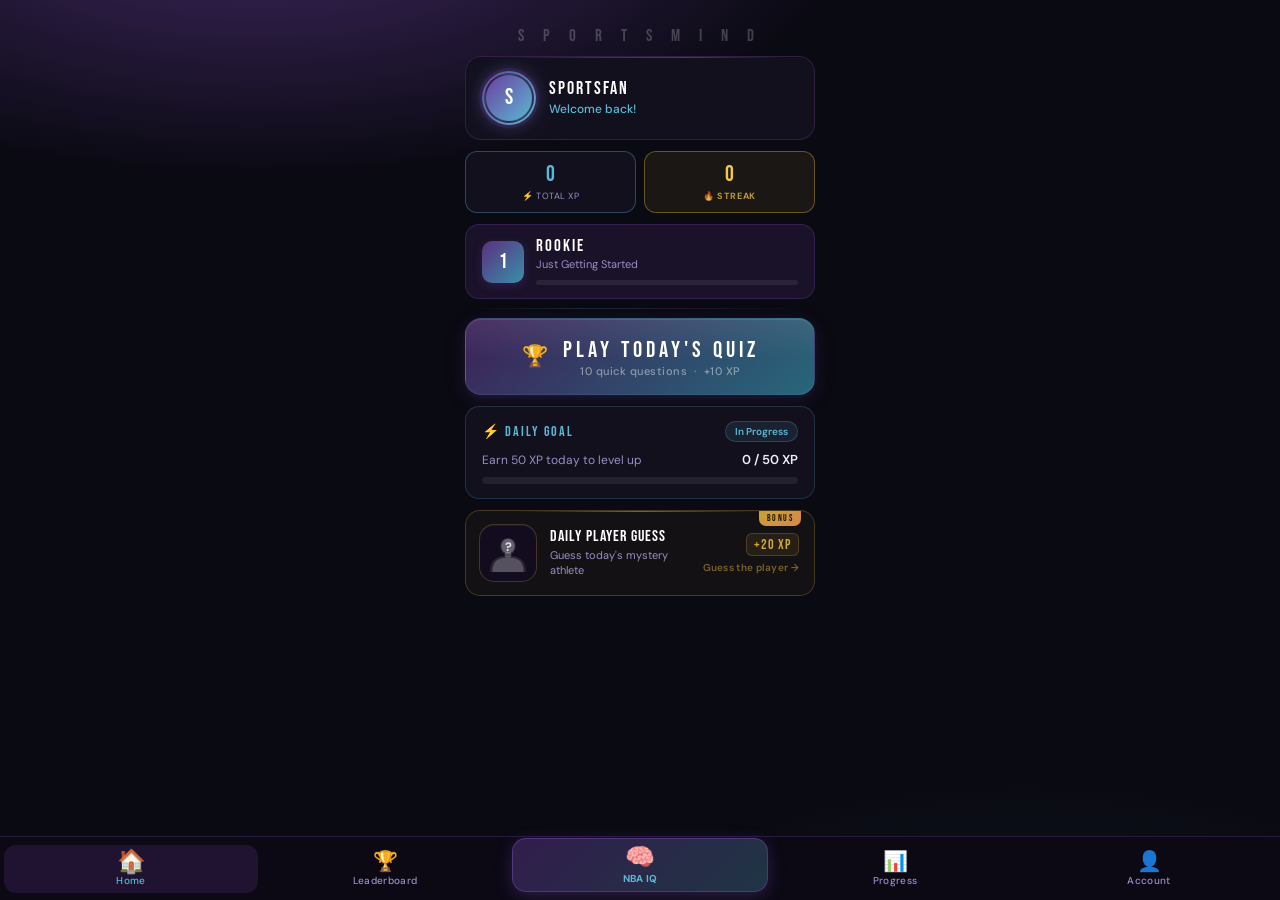
==== commit e76fae65: "Update index.html" ====
--- a/index.html
+++ b/index.html
@@ -5743,21 +5743,21 @@
             <div class="lp-ct" onclick="event.stopPropagation();lpSelectTeamNew('okc','Oklahoma City Thunder','nba')">
               <div class="lp-ct-info">
                 <div class="lp-ct-name">Oklahoma City Thunder</div>
-                <div class="lp-ct-sub">15 players · Active</div>
+                <div class="lp-ct-sub">10 players · active</div>
               </div>
               <div class="lp-ct-arrow">→</div>
             </div>
             <div class="lp-ct" onclick="event.stopPropagation();lpSelectTeamNew('suns','Phoenix Suns','nba')">
               <div class="lp-ct-info">
                 <div class="lp-ct-name">Phoenix Suns</div>
-                <div class="lp-ct-sub">14 players · Active</div>
+                <div class="lp-ct-sub">10 players · active</div>
               </div>
               <div class="lp-ct-arrow">→</div>
             </div>
             <div class="lp-ct" onclick="event.stopPropagation();lpSelectTeamNew('blazers','Portland Trail Blazers','nba')">
               <div class="lp-ct-info">
                 <div class="lp-ct-name">Portland Trail Blazers</div>
-                <div class="lp-ct-sub">17 players · Active</div>
+                <div class="lp-ct-sub">10 players · active</div>
               </div>
               <div class="lp-ct-arrow">→</div>
             </div>
@@ -6672,8 +6672,104 @@
   ]
 };
 
-// getPosLabel: checks Jazz, Mavs, Nuggets, GSW, Rockets, Clippers, Lakers, Grizzlies, Twolves, Pelicans, then falls back to posMap.
-function getPosLabel(p) { return JAZZ_POSITIONS[p.name] || MAVS_POSITIONS[p.name] || NUGGETS_POSITIONS[p.name] || GSW_POSITIONS[p.name] || ROCKETS_POSITIONS[p.name] || CLIPPERS_POSITIONS[p.name] || LAKERS_POSITIONS[p.name] || GRIZZLIES_POSITIONS[p.name] || TWOLVES_POSITIONS[p.name] || PELICANS_POSITIONS[p.name] || posMap[p.position] || p.position; }
+// OKC precise multi-position labels
+const OKC_POSITIONS = {
+  "Shai Gilgeous-Alexander": "PG/SG",
+  "Luguentz Dort":           "SG/SF",
+  "Jalen Williams":          "SF/SG",
+  "Chet Holmgren":           "PF/C",
+  "Isaiah Hartenstein":      "C/PF",
+  "Ajay Mitchell":           "PG/SG",
+  "Alex Caruso":             "SG/PG",
+  "Cason Wallace":           "SG/PG",
+  "Isaiah Joe":              "SG/SF",
+  "Jaylin Williams":         "C/PF",
+};
+
+// OKC 10-player rotation
+const OKC_ROTATION = {
+  starters: [
+    { pos:"PG/SG", name:"Shai Gilgeous-Alexander" },
+    { pos:"SG/SF", name:"Luguentz Dort" },
+    { pos:"SF/SG", name:"Jalen Williams" },
+    { pos:"PF/C",  name:"Chet Holmgren" },
+    { pos:"C/PF",  name:"Isaiah Hartenstein" },
+  ],
+  bench: [
+    { pos:"PG/SG", name:"Ajay Mitchell" },
+    { pos:"SG/PG", name:"Alex Caruso" },
+    { pos:"SG/PG", name:"Cason Wallace" },
+    { pos:"SG/SF", name:"Isaiah Joe" },
+    { pos:"C/PF",  name:"Jaylin Williams" },
+  ]
+};
+
+// Suns precise multi-position labels
+const SUNS_POSITIONS = {
+  "Devin Booker":     "PG/SG",
+  "Jalen Green":      "SG/SF",
+  "Dillon Brooks":    "SF/SG",
+  "Royce O'Neale":   "PF/SF",
+  "Mark Williams":    "C/PF",
+  "Collin Gillespie": "PG/SG",
+  "Jordan Goodwin":   "PG/SG",
+  "Grayson Allen":    "SG/SF",
+  "Ryan Dunn":        "SF/PF",
+  "Oso Ighodaro":     "C/PF",
+};
+
+// Suns 10-player rotation
+const SUNS_ROTATION = {
+  starters: [
+    { pos:"PG/SG", name:"Devin Booker" },
+    { pos:"SG/SF", name:"Jalen Green" },
+    { pos:"SF/SG", name:"Dillon Brooks" },
+    { pos:"PF/SF", name:"Royce O'Neale" },
+    { pos:"C/PF",  name:"Mark Williams" },
+  ],
+  bench: [
+    { pos:"PG/SG", name:"Collin Gillespie" },
+    { pos:"PG/SG", name:"Jordan Goodwin" },
+    { pos:"SG/SF", name:"Grayson Allen" },
+    { pos:"SF/PF", name:"Ryan Dunn" },
+    { pos:"C/PF",  name:"Oso Ighodaro" },
+  ]
+};
+
+// Blazers precise multi-position labels
+const BLAZERS_POSITIONS = {
+  "Damian Lillard":      "PG/SG",
+  "Shaedon Sharpe":      "SG/SF",
+  "Deni Avdija":         "SF/PG",
+  "Jerami Grant":        "PF/SF",
+  "Donovan Clingan":     "C",
+  "Jrue Holiday":        "PG/SG",
+  "Scoot Henderson":     "PG/SG",
+  "Robert Williams III": "C/PF",
+  "Matisse Thybulle":    "SF/SG",
+  "Toumani Camara":      "PF/SF",
+};
+
+// Blazers 10-player rotation
+const BLAZERS_ROTATION = {
+  starters: [
+    { pos:"PG/SG", name:"Damian Lillard" },
+    { pos:"SG/SF", name:"Shaedon Sharpe" },
+    { pos:"SF/PG", name:"Deni Avdija" },
+    { pos:"PF/SF", name:"Jerami Grant" },
+    { pos:"C",     name:"Donovan Clingan" },
+  ],
+  bench: [
+    { pos:"PG/SG", name:"Jrue Holiday" },
+    { pos:"PG/SG", name:"Scoot Henderson" },
+    { pos:"C/PF",  name:"Robert Williams III" },
+    { pos:"SF/SG", name:"Matisse Thybulle" },
+    { pos:"PF/SF", name:"Toumani Camara" },
+  ]
+};
+
+// getPosLabel: checks Jazz, Mavs, Nuggets, GSW, Rockets, Clippers, Lakers, Grizzlies, Twolves, Pelicans, OKC, Suns, Blazers, then falls back to posMap.
+function getPosLabel(p) { return JAZZ_POSITIONS[p.name] || MAVS_POSITIONS[p.name] || NUGGETS_POSITIONS[p.name] || GSW_POSITIONS[p.name] || ROCKETS_POSITIONS[p.name] || CLIPPERS_POSITIONS[p.name] || LAKERS_POSITIONS[p.name] || GRIZZLIES_POSITIONS[p.name] || TWOLVES_POSITIONS[p.name] || PELICANS_POSITIONS[p.name] || OKC_POSITIONS[p.name] || SUNS_POSITIONS[p.name] || BLAZERS_POSITIONS[p.name] || posMap[p.position] || p.position; }
 
 const JAZZ_STARTING_LINEUP = { PG:'Keyonte George', SG:'Ace Bailey', SF:'Lauri Markkanen', PF:'Jaren Jackson Jr.', C:'Walker Kessler' };
 
@@ -7026,21 +7122,16 @@
 const OKC_STARTING_LINEUP = { PG:"Shai Gilgeous-Alexander", SG:"Luguentz Dort", SF:"Jalen Williams", PF:"Chet Holmgren", C:"Isaiah Hartenstein" };
 
 const OKC_ROSTER = [
-  { name:"Shai Gilgeous-Alexander", position:"G", jersey:"2",  height:"6ft 6in",  college:"Kentucky",        country:"Canada",    hometown:"Hamilton, Ontario, Canada",    draft_year:"2018", draft_pick:"11",        draft_team:"Charlotte Hornets",      past_teams:[{team:"LA Clippers",dur:"1 season"}],                                                                                                              jazz_years:"1 season" },
-  { name:"Luguentz Dort",           position:"G", jersey:"5",  height:"6ft 4in",  college:"Arizona State",   country:"Canada",    hometown:"Montreal, Canada",             draft_year:"2019", draft_pick:"Undrafted", draft_team:"Undrafted",              past_teams:"None",                                                                                                                                              jazz_years:"1 season" },
-  { name:"Cason Wallace",           position:"G", jersey:"6",  height:"6ft 4in",  college:"Kentucky",        country:"USA",       hometown:"Fort Worth, Texas",            draft_year:"2023", draft_pick:"10",        draft_team:"Oklahoma City Thunder",  past_teams:"None",                                                                                                                                              jazz_years:"1 season" },
-  { name:"Alex Caruso",             position:"G", jersey:"9",  height:"6ft 5in",  college:"Texas A&M",       country:"USA",       hometown:"College Station, Texas",       draft_year:"2016", draft_pick:"Undrafted", draft_team:"Undrafted",              past_teams:[{team:"Los Angeles Lakers",dur:"3 seasons"},{team:"Chicago Bulls",dur:"3 seasons"},{team:"Milwaukee Bucks",dur:"1 season"}],                   jazz_years:"1 season" },
-  { name:"Isaiah Joe",              position:"G", jersey:"11", height:"6ft 4in",  college:"Arkansas",        country:"USA",       hometown:"Fort Smith, Arkansas",         draft_year:"2020", draft_pick:"49",        draft_team:"Philadelphia 76ers",     past_teams:[{team:"Philadelphia 76ers",dur:"2 seasons"}],                                                                                                      jazz_years:"1 season" },
-  { name:"Ajay Mitchell",           position:"G", jersey:"12", height:"6ft 5in",  college:"UC Santa Barbara",country:"Canada",    hometown:"Nanaimo, British Columbia",    draft_year:"2024", draft_pick:"34",        draft_team:"Oklahoma City Thunder",  past_teams:"None",                                                                                                                                              jazz_years:"1 season" },
-  { name:"Jared McCain",            position:"G", jersey:"6",  height:"6ft 2in",  college:"Duke",            country:"USA",       hometown:"Riverside, California",        draft_year:"2024", draft_pick:"16",        draft_team:"Philadelphia 76ers",     past_teams:[{team:"Philadelphia 76ers",dur:"1 season"}],                                                                                                       jazz_years:"1 season" },
-  { name:"Nikola Topic",            position:"G", jersey:"10", height:"6ft 6in",  college:"None",            country:"Serbia",    hometown:"Belgrade, Serbia",             draft_year:"2024", draft_pick:"12",        draft_team:"Oklahoma City Thunder",  past_teams:"None",                                                                                                                                              jazz_years:"1 season" },
-  { name:"Jalen Williams",          position:"F", jersey:"8",  height:"6ft 6in",  college:"Santa Clara",     country:"USA",       hometown:"Gilbert, Arizona",             draft_year:"2022", draft_pick:"12",        draft_team:"Oklahoma City Thunder",  past_teams:"None",                                                                                                                                              jazz_years:"1 season" },
-  { name:"Aaron Wiggins",           position:"F", jersey:"21", height:"6ft 5in",  college:"Maryland",        country:"Canada",    hometown:"Shelburne, Nova Scotia",       draft_year:"2021", draft_pick:"55",        draft_team:"Oklahoma City Thunder",  past_teams:"None",                                                                                                                                              jazz_years:"1 season" },
-  { name:"Kenrich Williams",        position:"F", jersey:"34", height:"6ft 7in",  college:"TCU",             country:"USA",       hometown:"Monroe, Louisiana",            draft_year:"2018", draft_pick:"Undrafted", draft_team:"Undrafted",              past_teams:[{team:"New Orleans Pelicans",dur:"2 seasons"}],                                                                                                    jazz_years:"1 season" },
-  { name:"Jaylin Williams",         position:"F", jersey:"6",  height:"6ft 10in", college:"Arkansas",        country:"USA",       hometown:"Fort Smith, Arkansas",         draft_year:"2022", draft_pick:"34",        draft_team:"Oklahoma City Thunder",  past_teams:"None",                                                                                                                                              jazz_years:"1 season" },
-  { name:"Chet Holmgren",           position:"C", jersey:"7",  height:"7ft 1in",  college:"Gonzaga",         country:"USA",       hometown:"Minneapolis, Minnesota",       draft_year:"2022", draft_pick:"2",         draft_team:"Oklahoma City Thunder",  past_teams:"None",                                                                                                                                              jazz_years:"1 season" },
-  { name:"Isaiah Hartenstein",      position:"C", jersey:"55", height:"7ft 0in",  college:"None",            country:"Germany",   hometown:"Portland, Oregon",             draft_year:"2017", draft_pick:"43",        draft_team:"Houston Rockets",        past_teams:[{team:"Houston Rockets",dur:"1 season"},{team:"Cleveland Cavaliers",dur:"1 season"},{team:"Denver Nuggets",dur:"2 seasons"},{team:"Los Angeles Clippers",dur:"1 season"},{team:"New York Knicks",dur:"2 seasons"}], jazz_years:"1 season" },
-  { name:"Branden Carlson",         position:"C", jersey:"1",  height:"7ft 1in",  college:"Utah",            country:"USA",       hometown:"Long Beach, California",       draft_year:"2022", draft_pick:"Undrafted", draft_team:"Undrafted",              past_teams:[{team:"Utah Jazz",dur:"2 seasons"}],                                                                                                               jazz_years:"1 season" },
+  { name:"Shai Gilgeous-Alexander", position:"PG/SG", jersey:"2",  height:"6ft 6in",  college:"Kentucky",        country:"Canada", hometown:"Hamilton, Ontario, Canada",  draft_year:"2018", draft_pick:"11",        draft_team:"Charlotte Hornets",      past_teams:[{team:"LA Clippers",dur:"1 season"}],                                                                                                                                                           okc_years:"1 season" },
+  { name:"Luguentz Dort",           position:"SG/SF", jersey:"5",  height:"6ft 4in",  college:"Arizona State",   country:"Canada", hometown:"Montreal, Canada",           draft_year:"2019", draft_pick:"Undrafted", draft_team:"Undrafted",              past_teams:"None",                                                                                                                                                                                   okc_years:"1 season" },
+  { name:"Jalen Williams",          position:"SF/SG", jersey:"8",  height:"6ft 6in",  college:"Santa Clara",     country:"USA",    hometown:"Gilbert, Arizona",           draft_year:"2022", draft_pick:"12",        draft_team:"Oklahoma City Thunder",  past_teams:"None",                                                                                                                                                                                   okc_years:"1 season" },
+  { name:"Chet Holmgren",           position:"PF/C",  jersey:"7",  height:"7ft 1in",  college:"Gonzaga",         country:"USA",    hometown:"Minneapolis, Minnesota",     draft_year:"2022", draft_pick:"2",         draft_team:"Oklahoma City Thunder",  past_teams:"None",                                                                                                                                                                                   okc_years:"1 season" },
+  { name:"Isaiah Hartenstein",      position:"C/PF",  jersey:"55", height:"7ft 0in",  college:"None",            country:"Germany",hometown:"Portland, Oregon",           draft_year:"2017", draft_pick:"43",        draft_team:"Houston Rockets",        past_teams:[{team:"Houston Rockets",dur:"1 season"},{team:"Cleveland Cavaliers",dur:"1 season"},{team:"Denver Nuggets",dur:"2 seasons"},{team:"Los Angeles Clippers",dur:"1 season"},{team:"New York Knicks",dur:"2 seasons"}], okc_years:"1 season" },
+  { name:"Ajay Mitchell",           position:"PG/SG", jersey:"12", height:"6ft 5in",  college:"UC Santa Barbara",country:"Canada", hometown:"Nanaimo, British Columbia",  draft_year:"2024", draft_pick:"34",        draft_team:"Oklahoma City Thunder",  past_teams:"None",                                                                                                                                                                                   okc_years:"1 season" },
+  { name:"Alex Caruso",             position:"SG/PG", jersey:"9",  height:"6ft 5in",  college:"Texas A&M",       country:"USA",    hometown:"College Station, Texas",     draft_year:"2016", draft_pick:"Undrafted", draft_team:"Undrafted",              past_teams:[{team:"Los Angeles Lakers",dur:"3 seasons"},{team:"Chicago Bulls",dur:"3 seasons"},{team:"Milwaukee Bucks",dur:"1 season"}],                                                              okc_years:"1 season" },
+  { name:"Cason Wallace",           position:"SG/PG", jersey:"6",  height:"6ft 4in",  college:"Kentucky",        country:"USA",    hometown:"Fort Worth, Texas",          draft_year:"2023", draft_pick:"10",        draft_team:"Oklahoma City Thunder",  past_teams:"None",                                                                                                                                                                                   okc_years:"1 season" },
+  { name:"Isaiah Joe",              position:"SG/SF", jersey:"11", height:"6ft 4in",  college:"Arkansas",        country:"USA",    hometown:"Fort Smith, Arkansas",       draft_year:"2020", draft_pick:"49",        draft_team:"Philadelphia 76ers",     past_teams:[{team:"Philadelphia 76ers",dur:"2 seasons"}],                                                                                                                                              okc_years:"1 season" },
+  { name:"Jaylin Williams",         position:"C/PF",  jersey:"6",  height:"6ft 10in", college:"Arkansas",        country:"USA",    hometown:"Fort Smith, Arkansas",       draft_year:"2022", draft_pick:"34",        draft_team:"Oklahoma City Thunder",  past_teams:"None",                                                                                                                                                                                   okc_years:"1 season" },
 ];
 
 const SUNS_TEAM = {
@@ -7062,20 +7153,16 @@
 const SUNS_STARTING_LINEUP = { PG:"Devin Booker", SG:"Jalen Green", SF:"Dillon Brooks", PF:"Royce O'Neale", C:"Mark Williams" };
 
 const SUNS_ROSTER = [
-  { name:"Devin Booker",      position:"G", jersey:"1",  height:"6ft 5in",  college:"Kentucky",       country:"USA",      hometown:"Grand Rapids, Michigan",       draft_year:"2015", draft_pick:"13",        draft_team:"Phoenix Suns",          past_teams:"None",                                                                                                                                              jazz_years:"1 season" },
-  { name:"Jalen Green",       position:"G", jersey:"14", height:"6ft 4in",  college:"None",            country:"USA",      hometown:"Fresno, California",           draft_year:"2021", draft_pick:"2",         draft_team:"Houston Rockets",        past_teams:[{team:"Houston Rockets",dur:"4 seasons"}],                                                                                                    jazz_years:"1 season" },
-  { name:"Grayson Allen",     position:"G", jersey:"8",  height:"6ft 4in",  college:"Duke",            country:"USA",      hometown:"Jacksonville, Florida",        draft_year:"2018", draft_pick:"21",        draft_team:"Utah Jazz",              past_teams:[{team:"Utah Jazz",dur:"1 season"},{team:"Memphis Grizzlies",dur:"1 season"},{team:"Milwaukee Bucks",dur:"2 seasons"},{team:"Phoenix Suns",dur:"1 season"}], jazz_years:"1 season" },
-  { name:"Collin Gillespie",  position:"G", jersey:"7",  height:"6ft 3in",  college:"Villanova",       country:"USA",      hometown:"Philadelphia, Pennsylvania",   draft_year:"2022", draft_pick:"Undrafted", draft_team:"Undrafted",              past_teams:[{team:"Toronto Raptors",dur:"1 season"},{team:"Los Angeles Lakers",dur:"1 season"}],                                                          jazz_years:"1 season" },
-  { name:"Jordan Goodwin",    position:"G", jersey:"4",  height:"6ft 3in",  college:"Saint Louis",     country:"USA",      hometown:"St. Louis, Missouri",          draft_year:"2022", draft_pick:"Undrafted", draft_team:"Undrafted",              past_teams:[{team:"Washington Wizards",dur:"1 season"},{team:"Houston Rockets",dur:"1 season"},{team:"Memphis Grizzlies",dur:"1 season"}],                  jazz_years:"1 season" },
-  { name:"Jamaree Bouyea",    position:"G", jersey:"5",  height:"6ft 2in",  college:"San Francisco",   country:"USA",      hometown:"San Diego, California",        draft_year:"2022", draft_pick:"Undrafted", draft_team:"Undrafted",              past_teams:[{team:"Golden State Warriors",dur:"1 season"},{team:"Portland Trail Blazers",dur:"1 season"}],                                                  jazz_years:"1 season" },
-  { name:"Koby Brea",         position:"G", jersey:"10", height:"6ft 6in",  college:"Dayton",          country:"Ivory Coast",hometown:"Abidjan, Ivory Coast",       draft_year:"2024", draft_pick:"27",        draft_team:"Utah Jazz",              past_teams:[{team:"Utah Jazz",dur:"1 season"}],                                                                                                            jazz_years:"1 season" },
-  { name:"Dillon Brooks",     position:"F", jersey:"9",  height:"6ft 7in",  college:"Oregon",          country:"Canada",   hometown:"Mississauga, Ontario",         draft_year:"2017", draft_pick:"45",        draft_team:"Memphis Grizzlies",      past_teams:[{team:"Memphis Grizzlies",dur:"6 seasons"},{team:"Houston Rockets",dur:"1 season"}],                                                            jazz_years:"1 season" },
-  { name:"Royce O'Neale",     position:"F", jersey:"0",  height:"6ft 5in",  college:"Baylor",          country:"USA",      hometown:"Cedar Hill, Texas",            draft_year:"2016", draft_pick:"Undrafted", draft_team:"Undrafted",              past_teams:[{team:"Utah Jazz",dur:"4 seasons"},{team:"Brooklyn Nets",dur:"1 season"},{team:"Houston Rockets",dur:"2 seasons"}],                              jazz_years:"1 season" },
-  { name:"Amir Coffey",       position:"F", jersey:"6",  height:"6ft 7in",  college:"Minnesota",       country:"USA",      hometown:"Burnsville, Minnesota",        draft_year:"2019", draft_pick:"Undrafted", draft_team:"Undrafted",              past_teams:[{team:"LA Clippers",dur:"4 seasons"},{team:"Houston Rockets",dur:"1 season"}],                                                                   jazz_years:"1 season" },
-  { name:"Ryan Dunn",         position:"F", jersey:"13", height:"6ft 7in",  college:"Virginia",        country:"USA",      hometown:"White Plains, New York",       draft_year:"2024", draft_pick:"28",        draft_team:"Phoenix Suns",          past_teams:"None",                                                                                                                                              jazz_years:"1 season" },
-  { name:"Rasheer Fleming",   position:"F", jersey:"20", height:"6ft 8in",  college:"Saint Joseph's",  country:"USA",      hometown:"Philadelphia, Pennsylvania",   draft_year:"2024", draft_pick:"Undrafted", draft_team:"Undrafted",              past_teams:"None",                                                                                                                                              jazz_years:"1 season" },
-  { name:"Mark Williams",     position:"C", jersey:"5",  height:"7ft 0in",  college:"Duke",            country:"USA",      hometown:"Lake Norman, North Carolina",  draft_year:"2022", draft_pick:"15",        draft_team:"Charlotte Hornets",      past_teams:[{team:"Charlotte Hornets",dur:"2 seasons"}],                                                                                                    jazz_years:"1 season" },
-  { name:"Khaman Maluach",    position:"C", jersey:"6",  height:"7ft 2in",  college:"Duke",            country:"South Sudan",hometown:"Wau, South Sudan",           draft_year:"2025", draft_pick:"Undrafted", draft_team:"Undrafted",              past_teams:"None",                                                                                                                                              jazz_years:"1 season" },
+  { name:"Devin Booker",     position:"PG/SG", jersey:"1",  height:"6ft 5in",  college:"Kentucky",     country:"USA",        hometown:"Grand Rapids, Michigan",      draft_year:"2015", draft_pick:"13",        draft_team:"Phoenix Suns",         past_teams:"None",                                                                                                                                                          suns_years:"1 season" },
+  { name:"Jalen Green",      position:"SG/SF", jersey:"14", height:"6ft 4in",  college:"None",          country:"USA",        hometown:"Fresno, California",          draft_year:"2021", draft_pick:"2",         draft_team:"Houston Rockets",       past_teams:[{team:"Houston Rockets",dur:"4 seasons"}],                                                                                                                suns_years:"1 season" },
+  { name:"Dillon Brooks",    position:"SF/SG", jersey:"9",  height:"6ft 7in",  college:"Oregon",        country:"Canada",     hometown:"Mississauga, Ontario",        draft_year:"2017", draft_pick:"45",        draft_team:"Memphis Grizzlies",     past_teams:[{team:"Memphis Grizzlies",dur:"6 seasons"},{team:"Houston Rockets",dur:"1 season"}],                                                                      suns_years:"1 season" },
+  { name:"Royce O'Neale",   position:"PF/SF", jersey:"0",  height:"6ft 5in",  college:"Baylor",        country:"USA",        hometown:"Cedar Hill, Texas",           draft_year:"2016", draft_pick:"Undrafted", draft_team:"Undrafted",             past_teams:[{team:"Utah Jazz",dur:"4 seasons"},{team:"Brooklyn Nets",dur:"1 season"},{team:"Houston Rockets",dur:"2 seasons"}],                                      suns_years:"1 season" },
+  { name:"Mark Williams",    position:"C/PF",  jersey:"5",  height:"7ft 0in",  college:"Duke",          country:"USA",        hometown:"Lake Norman, North Carolina", draft_year:"2022", draft_pick:"15",        draft_team:"Charlotte Hornets",     past_teams:[{team:"Charlotte Hornets",dur:"2 seasons"}],                                                                                                            suns_years:"1 season" },
+  { name:"Collin Gillespie", position:"PG/SG", jersey:"7",  height:"6ft 3in",  college:"Villanova",     country:"USA",        hometown:"Philadelphia, Pennsylvania",  draft_year:"2022", draft_pick:"Undrafted", draft_team:"Undrafted",             past_teams:[{team:"Toronto Raptors",dur:"1 season"},{team:"Los Angeles Lakers",dur:"1 season"}],                                                                    suns_years:"1 season" },
+  { name:"Jordan Goodwin",   position:"PG/SG", jersey:"4",  height:"6ft 3in",  college:"Saint Louis",   country:"USA",        hometown:"St. Louis, Missouri",        draft_year:"2022", draft_pick:"Undrafted", draft_team:"Undrafted",             past_teams:[{team:"Washington Wizards",dur:"1 season"},{team:"Houston Rockets",dur:"1 season"},{team:"Memphis Grizzlies",dur:"1 season"}],                        suns_years:"1 season" },
+  { name:"Grayson Allen",    position:"SG/SF", jersey:"8",  height:"6ft 4in",  college:"Duke",          country:"USA",        hometown:"Jacksonville, Florida",       draft_year:"2018", draft_pick:"21",        draft_team:"Utah Jazz",             past_teams:[{team:"Utah Jazz",dur:"1 season"},{team:"Memphis Grizzlies",dur:"1 season"},{team:"Milwaukee Bucks",dur:"2 seasons"},{team:"Phoenix Suns",dur:"1 season"}], suns_years:"1 season" },
+  { name:"Ryan Dunn",        position:"SF/PF", jersey:"13", height:"6ft 7in",  college:"Virginia",      country:"USA",        hometown:"White Plains, New York",      draft_year:"2024", draft_pick:"28",        draft_team:"Phoenix Suns",         past_teams:"None",                                                                                                                                                          suns_years:"1 season" },
+  { name:"Oso Ighodaro",     position:"C/PF",  jersey:"6",  height:"6ft 11in", college:"Marquette",     country:"USA",        hometown:"Coppell, Texas",              draft_year:"2024", draft_pick:"22",        draft_team:"Phoenix Suns",         past_teams:"None",                                                                                                                                                          suns_years:"1 season" },
 ];
 
 const BLAZERS_TEAM = {
@@ -7094,26 +7181,19 @@
   coachSince: "2021"
 };
 
-const BLAZERS_STARTING_LINEUP = { PG:"Damian Lillard", SG:"Shaedon Sharpe", SF:"Deni Avdija", PF:"Toumani Camara", C:"Donovan Clingan" };
+const BLAZERS_STARTING_LINEUP = { PG:"Damian Lillard", SG:"Shaedon Sharpe", SF:"Deni Avdija", PF:"Jerami Grant", C:"Donovan Clingan" };
 
 const BLAZERS_ROSTER = [
-  { name:"Jrue Holiday",        position:"G", jersey:"12", height:"6ft 4in",  college:"UCLA",            country:"USA",       hometown:"Chatsworth, California",       draft_year:"2009", draft_pick:"17",        draft_team:"Philadelphia 76ers",     past_teams:[{team:"Philadelphia 76ers",dur:"4 seasons"},{team:"New Orleans Pelicans",dur:"7 seasons"},{team:"Milwaukee Bucks",dur:"3 seasons"},{team:"Boston Celtics",dur:"1 season"}], jazz_years:"1 season" },
-  { name:"Scoot Henderson",     position:"G", jersey:"0",  height:"6ft 2in",  college:"None",            country:"USA",       hometown:"Stone Mountain, Georgia",      draft_year:"2023", draft_pick:"3",         draft_team:"Portland Trail Blazers", past_teams:"None",                                                                                                                                              jazz_years:"1 season" },
-  { name:"Damian Lillard",      position:"G", jersey:"0",  height:"6ft 2in",  college:"Weber State",     country:"USA",       hometown:"Oakland, California",          draft_year:"2012", draft_pick:"6",         draft_team:"Portland Trail Blazers", past_teams:[{team:"Milwaukee Bucks",dur:"2 seasons"}],                                                                                                    jazz_years:"1 season" },
-  { name:"Shaedon Sharpe",      position:"G", jersey:"17", height:"6ft 6in",  college:"Kentucky",        country:"Canada",    hometown:"London, Ontario, Canada",      draft_year:"2022", draft_pick:"7",         draft_team:"Portland Trail Blazers", past_teams:"None",                                                                                                                                              jazz_years:"1 season" },
-  { name:"Blake Wesley",        position:"G", jersey:"9",  height:"6ft 5in",  college:"Notre Dame",      country:"USA",       hometown:"Indianapolis, Indiana",        draft_year:"2022", draft_pick:"25",        draft_team:"San Antonio Spurs",      past_teams:[{team:"San Antonio Spurs",dur:"2 seasons"}],                                                                                                    jazz_years:"1 season" },
-  { name:"Caleb Love",          position:"G", jersey:"2",  height:"6ft 4in",  college:"Arizona",         country:"USA",       hometown:"St. Louis, Missouri",          draft_year:"2023", draft_pick:"Undrafted", draft_team:"Undrafted",              past_teams:[{team:"Golden State Warriors",dur:"1 season"}],                                                                                                jazz_years:"1 season" },
-  { name:"Vit Krejci",          position:"G", jersey:"12", height:"6ft 7in",  college:"None",            country:"Czech Republic",hometown:"Opava, Czech Republic",    draft_year:"2021", draft_pick:"37",        draft_team:"Oklahoma City Thunder",  past_teams:[{team:"Oklahoma City Thunder",dur:"2 seasons"},{team:"Atlanta Hawks",dur:"1 season"}],                                                          jazz_years:"1 season" },
-  { name:"Deni Avdija",         position:"F", jersey:"8",  height:"6ft 9in",  college:"None",            country:"Israel",    hometown:"Tel Aviv, Israel",             draft_year:"2020", draft_pick:"9",         draft_team:"Washington Wizards",     past_teams:[{team:"Washington Wizards",dur:"4 seasons"}],                                                                                                  jazz_years:"1 season" },
-  { name:"Jerami Grant",        position:"F", jersey:"9",  height:"6ft 8in",  college:"Syracuse",        country:"USA",       hometown:"Baltimore, Maryland",          draft_year:"2014", draft_pick:"39",        draft_team:"Philadelphia 76ers",     past_teams:[{team:"Philadelphia 76ers",dur:"1 season"},{team:"Oklahoma City Thunder",dur:"1 season"},{team:"Denver Nuggets",dur:"2 seasons"},{team:"Detroit Pistons",dur:"2 seasons"}], jazz_years:"1 season" },
-  { name:"Toumani Camara",      position:"F", jersey:"33", height:"6ft 8in",  college:"Georgia",         country:"France",    hometown:"Paris, France",                draft_year:"2023", draft_pick:"43",        draft_team:"LA Clippers",            past_teams:[{team:"LA Clippers",dur:"1 season"}],                                                                                                           jazz_years:"1 season" },
-  { name:"Matisse Thybulle",    position:"F", jersey:"4",  height:"6ft 5in",  college:"Washington",      country:"Australia", hometown:"Los Angeles, California",      draft_year:"2019", draft_pick:"20",        draft_team:"Philadelphia 76ers",     past_teams:[{team:"Philadelphia 76ers",dur:"3 seasons"},{team:"Portland Trail Blazers",dur:"1 season"},{team:"Golden State Warriors",dur:"1 season"}],       jazz_years:"1 season" },
-  { name:"Kris Murray",         position:"F", jersey:"8",  height:"6ft 7in",  college:"Iowa",            country:"USA",       hometown:"Cedar Rapids, Iowa",           draft_year:"2023", draft_pick:"23",        draft_team:"Portland Trail Blazers", past_teams:"None",                                                                                                                                              jazz_years:"1 season" },
-  { name:"Sidy Cissoko",        position:"F", jersey:"21", height:"6ft 7in",  college:"None",            country:"France",    hometown:"Brest, France",                draft_year:"2023", draft_pick:"44",        draft_team:"San Antonio Spurs",      past_teams:[{team:"San Antonio Spurs",dur:"1 season"}],                                                                                                     jazz_years:"1 season" },
-  { name:"Jayson Kent",         position:"F", jersey:"7",  height:"6ft 7in",  college:"Vermont",         country:"USA",       hometown:"Bronx, New York",              draft_year:"2024", draft_pick:"Undrafted", draft_team:"Undrafted",              past_teams:"None",                                                                                                                                              jazz_years:"1 season" },
-  { name:"Donovan Clingan",     position:"C", jersey:"23", height:"7ft 2in",  college:"Connecticut",     country:"USA",       hometown:"Bristol, Connecticut",         draft_year:"2024", draft_pick:"7",         draft_team:"Portland Trail Blazers", past_teams:"None",                                                                                                                                              jazz_years:"1 season" },
-  { name:"Robert Williams III", position:"C", jersey:"35", height:"6ft 9in",  college:"Texas A&M",       country:"USA",       hometown:"Barnhill, Texas",              draft_year:"2018", draft_pick:"27",        draft_team:"Boston Celtics",         past_teams:[{team:"Boston Celtics",dur:"5 seasons"}],                                                                                                       jazz_years:"1 season" },
-  { name:"Yang Hansen",         position:"C", jersey:"30", height:"7ft 0in",  college:"None",            country:"China",     hometown:"Beijing, China",               draft_year:"2024", draft_pick:"Undrafted", draft_team:"Undrafted",              past_teams:"None",                                                                                                                                              jazz_years:"1 season" },
+  { name:"Damian Lillard",      position:"PG/SG", jersey:"0",  height:"6ft 2in",  college:"Weber State",  country:"USA",       hometown:"Oakland, California",        draft_year:"2012", draft_pick:"6",         draft_team:"Portland Trail Blazers", past_teams:[{team:"Milwaukee Bucks",dur:"2 seasons"}],                                                                                                                                                         blazers_years:"1 season" },
+  { name:"Shaedon Sharpe",      position:"SG/SF", jersey:"17", height:"6ft 6in",  college:"Kentucky",     country:"Canada",    hometown:"London, Ontario, Canada",    draft_year:"2022", draft_pick:"7",         draft_team:"Portland Trail Blazers", past_teams:"None",                                                                                                                                                                                         blazers_years:"1 season" },
+  { name:"Deni Avdija",         position:"SF/PG", jersey:"8",  height:"6ft 9in",  college:"None",         country:"Israel",    hometown:"Tel Aviv, Israel",           draft_year:"2020", draft_pick:"9",         draft_team:"Washington Wizards",     past_teams:[{team:"Washington Wizards",dur:"4 seasons"}],                                                                                                                                              blazers_years:"1 season" },
+  { name:"Jerami Grant",        position:"PF/SF", jersey:"9",  height:"6ft 8in",  college:"Syracuse",     country:"USA",       hometown:"Baltimore, Maryland",        draft_year:"2014", draft_pick:"39",        draft_team:"Philadelphia 76ers",     past_teams:[{team:"Philadelphia 76ers",dur:"1 season"},{team:"Oklahoma City Thunder",dur:"1 season"},{team:"Denver Nuggets",dur:"2 seasons"},{team:"Detroit Pistons",dur:"2 seasons"}],                   blazers_years:"1 season" },
+  { name:"Donovan Clingan",     position:"C",     jersey:"23", height:"7ft 2in",  college:"Connecticut",  country:"USA",       hometown:"Bristol, Connecticut",       draft_year:"2024", draft_pick:"7",         draft_team:"Portland Trail Blazers", past_teams:"None",                                                                                                                                                                                         blazers_years:"1 season" },
+  { name:"Jrue Holiday",        position:"PG/SG", jersey:"12", height:"6ft 4in",  college:"UCLA",         country:"USA",       hometown:"Chatsworth, California",     draft_year:"2009", draft_pick:"17",        draft_team:"Philadelphia 76ers",     past_teams:[{team:"Philadelphia 76ers",dur:"4 seasons"},{team:"New Orleans Pelicans",dur:"7 seasons"},{team:"Milwaukee Bucks",dur:"3 seasons"},{team:"Boston Celtics",dur:"1 season"}],                   blazers_years:"1 season" },
+  { name:"Scoot Henderson",     position:"PG/SG", jersey:"0",  height:"6ft 2in",  college:"None",         country:"USA",       hometown:"Stone Mountain, Georgia",    draft_year:"2023", draft_pick:"3",         draft_team:"Portland Trail Blazers", past_teams:"None",                                                                                                                                                                                         blazers_years:"1 season" },
+  { name:"Robert Williams III", position:"C/PF",  jersey:"35", height:"6ft 9in",  college:"Texas A&M",    country:"USA",       hometown:"Barnhill, Texas",            draft_year:"2018", draft_pick:"27",        draft_team:"Boston Celtics",         past_teams:[{team:"Boston Celtics",dur:"5 seasons"}],                                                                                                                                                  blazers_years:"1 season" },
+  { name:"Matisse Thybulle",    position:"SF/SG", jersey:"4",  height:"6ft 5in",  college:"Washington",   country:"Australia", hometown:"Los Angeles, California",    draft_year:"2019", draft_pick:"20",        draft_team:"Philadelphia 76ers",     past_teams:[{team:"Philadelphia 76ers",dur:"3 seasons"},{team:"Portland Trail Blazers",dur:"1 season"},{team:"Golden State Warriors",dur:"1 season"}],                                                blazers_years:"1 season" },
+  { name:"Toumani Camara",      position:"PF/SF", jersey:"33", height:"6ft 8in",  college:"Georgia",      country:"France",    hometown:"Paris, France",              draft_year:"2023", draft_pick:"43",        draft_team:"LA Clippers",            past_teams:[{team:"LA Clippers",dur:"1 season"}],                                                                                                                                                      blazers_years:"1 season" },
 ];
 
 const KINGS_TEAM = {
@@ -8064,6 +8144,9 @@
     'Memphis Grizzlies':    typeof GRIZZLIES_ROTATION !== 'undefined' ? GRIZZLIES_ROTATION : null,
     'Minnesota Timberwolves': typeof TWOLVES_ROTATION !== 'undefined' ? TWOLVES_ROTATION : null,
     'New Orleans Pelicans':   typeof PELICANS_ROTATION !== 'undefined' ? PELICANS_ROTATION : null,
+    'Oklahoma City Thunder':  typeof OKC_ROTATION !== 'undefined' ? OKC_ROTATION : null,
+    'Phoenix Suns':           typeof SUNS_ROTATION !== 'undefined' ? SUNS_ROTATION : null,
+    'Portland Trail Blazers': typeof BLAZERS_ROTATION !== 'undefined' ? BLAZERS_ROTATION : null,
   };
   const rotation = rotationMap[team.name];
   if (rotation) {
@@ -10855,6 +10938,9 @@
     'Memphis Grizzlies':    typeof GRIZZLIES_ROTATION !== 'undefined' ? GRIZZLIES_ROTATION : null,
     'Minnesota Timberwolves': typeof TWOLVES_ROTATION !== 'undefined' ? TWOLVES_ROTATION : null,
     'New Orleans Pelicans':   typeof PELICANS_ROTATION !== 'undefined' ? PELICANS_ROTATION : null,
+    'Oklahoma City Thunder':  typeof OKC_ROTATION !== 'undefined' ? OKC_ROTATION : null,
+    'Phoenix Suns':           typeof SUNS_ROTATION !== 'undefined' ? SUNS_ROTATION : null,
+    'Portland Trail Blazers': typeof BLAZERS_ROTATION !== 'undefined' ? BLAZERS_ROTATION : null,
   };
   const rotationData = TEAM_ROTATIONS[activeTeam.name] || null;
   let rotationAns;
@@ -11804,7 +11890,7 @@
   // Update detail row sub/status
   const subEl    = document.getElementById('sdNBASub');
   const statusEl = document.getElementById('sdNBAStatus');
-  if (subEl)    subEl.textContent = `New Orleans Pelicans · ${learnedCount}/${totalPlayers} players learned`;
+  if (subEl)    subEl.textContent = `Portland Trail Blazers · ${learnedCount}/${totalPlayers} players learned`;
   if (statusEl) {
     if (allDone) {
       statusEl.className = 'sport-row-status complete';
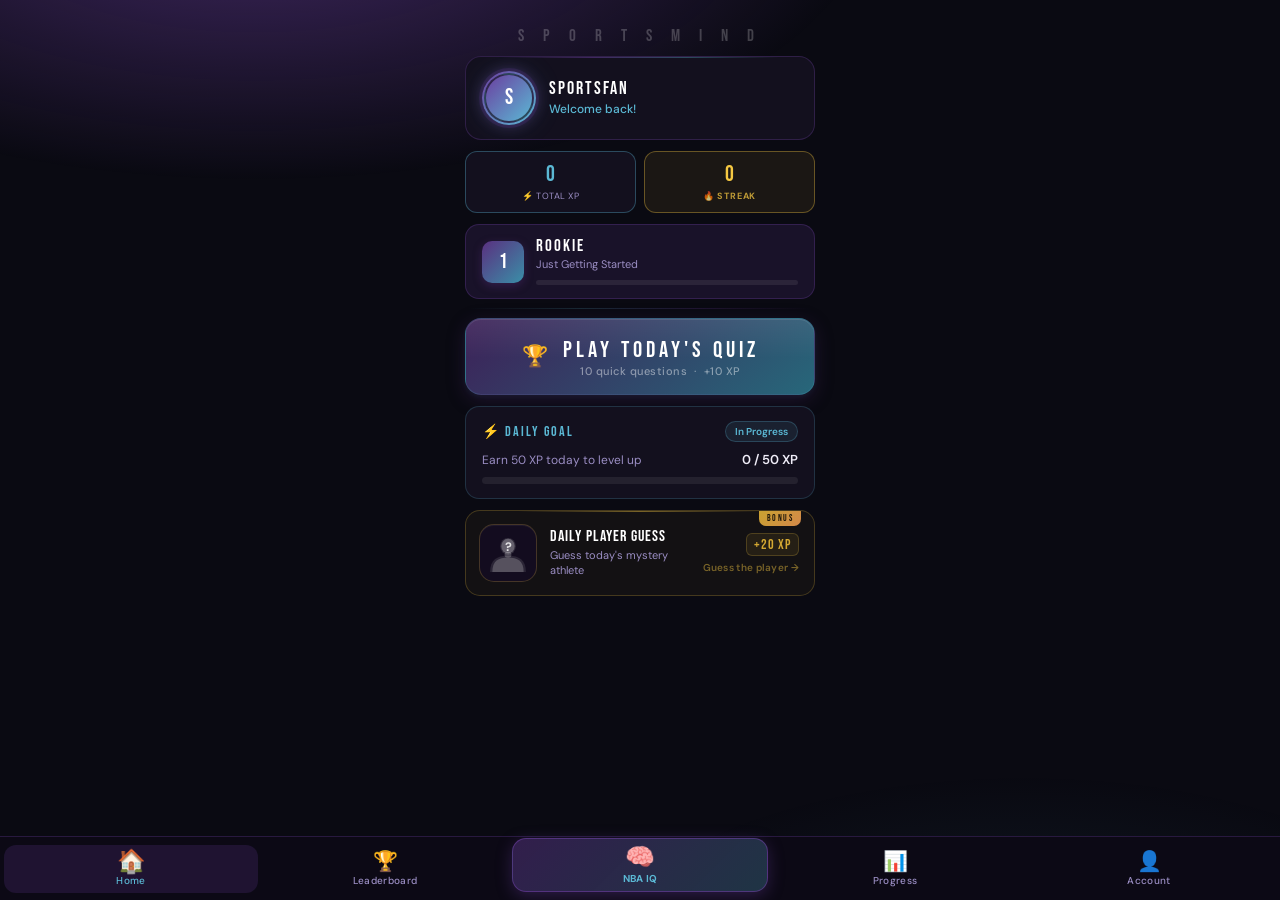
==== commit 2841ee6f: "Update index.html" ====
--- a/index.html
+++ b/index.html
@@ -6762,9 +6762,9 @@
   bench: [
     { pos:"PG/SG", name:"Jrue Holiday" },
     { pos:"PG/SG", name:"Scoot Henderson" },
-    { pos:"C/PF",  name:"Robert Williams III" },
     { pos:"SF/SG", name:"Matisse Thybulle" },
     { pos:"PF/SF", name:"Toumani Camara" },
+    { pos:"C/PF",  name:"Robert Williams III" },
   ]
 };
 
